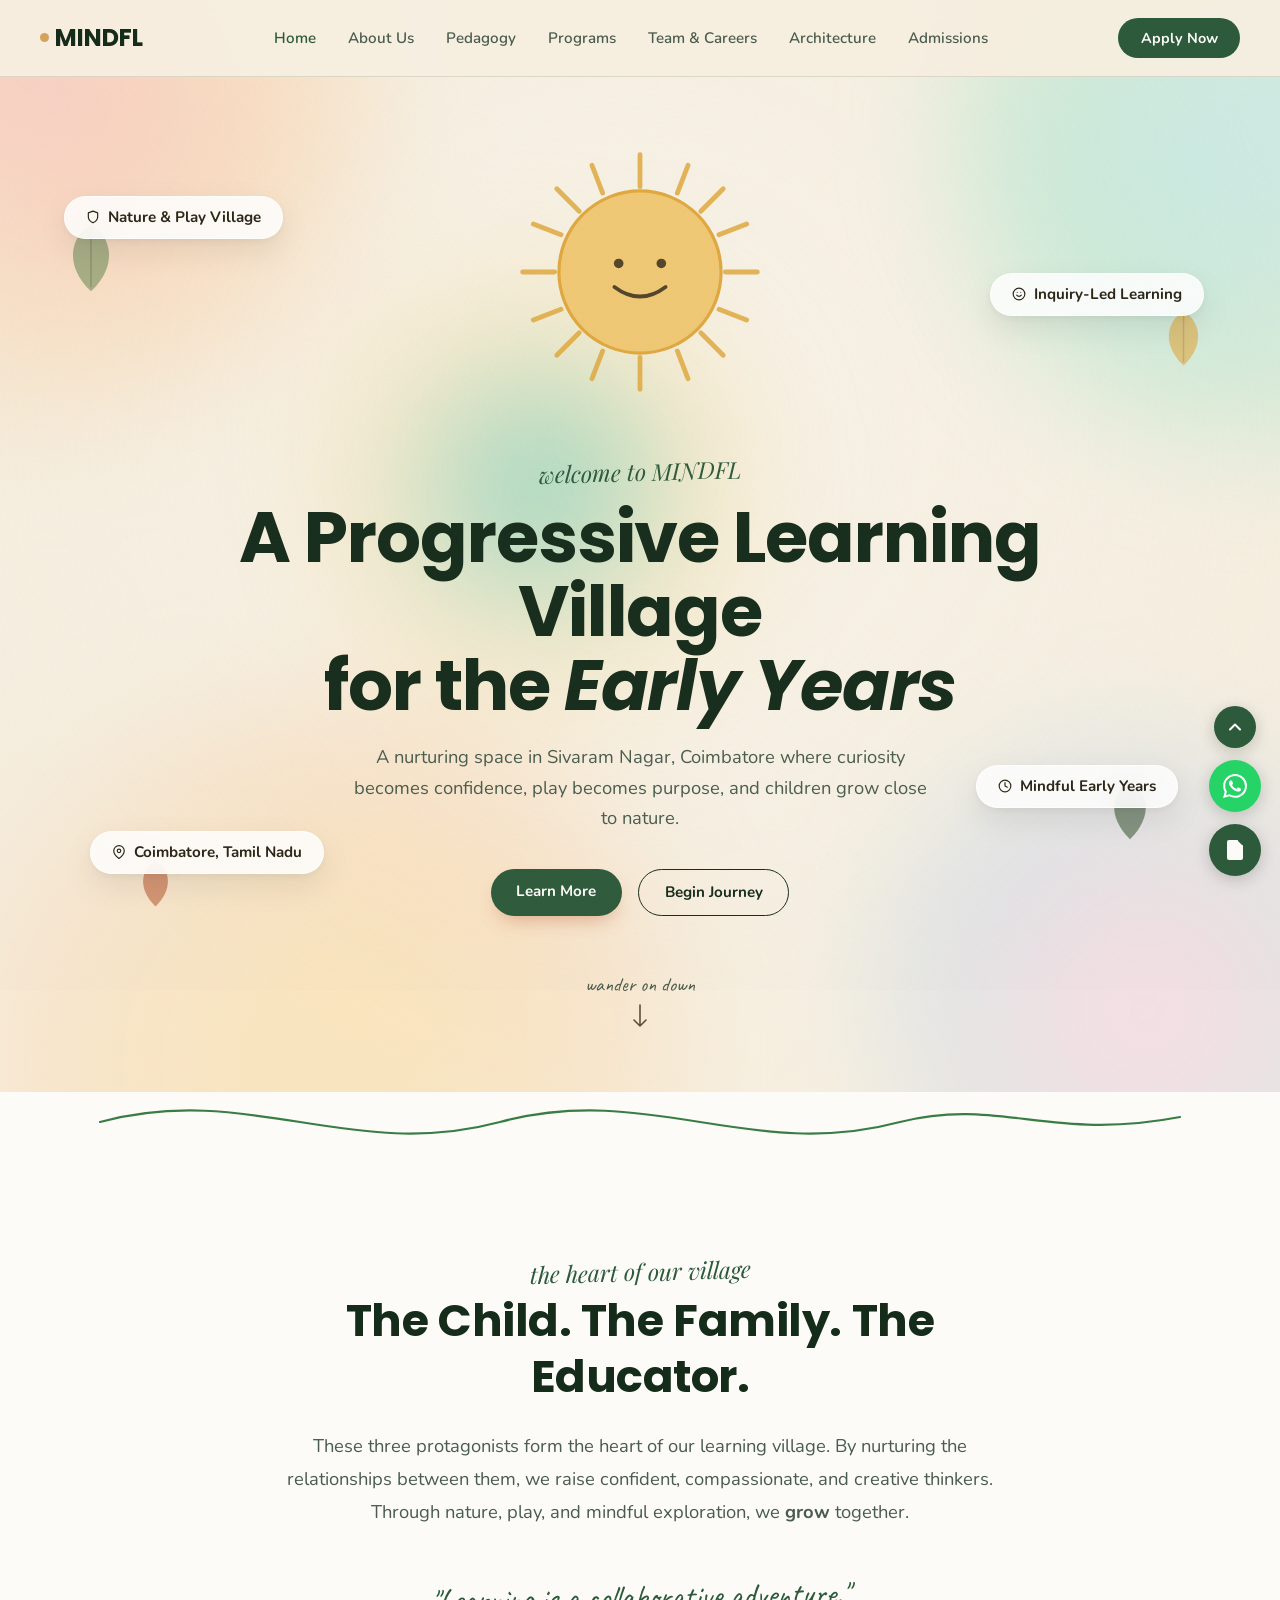
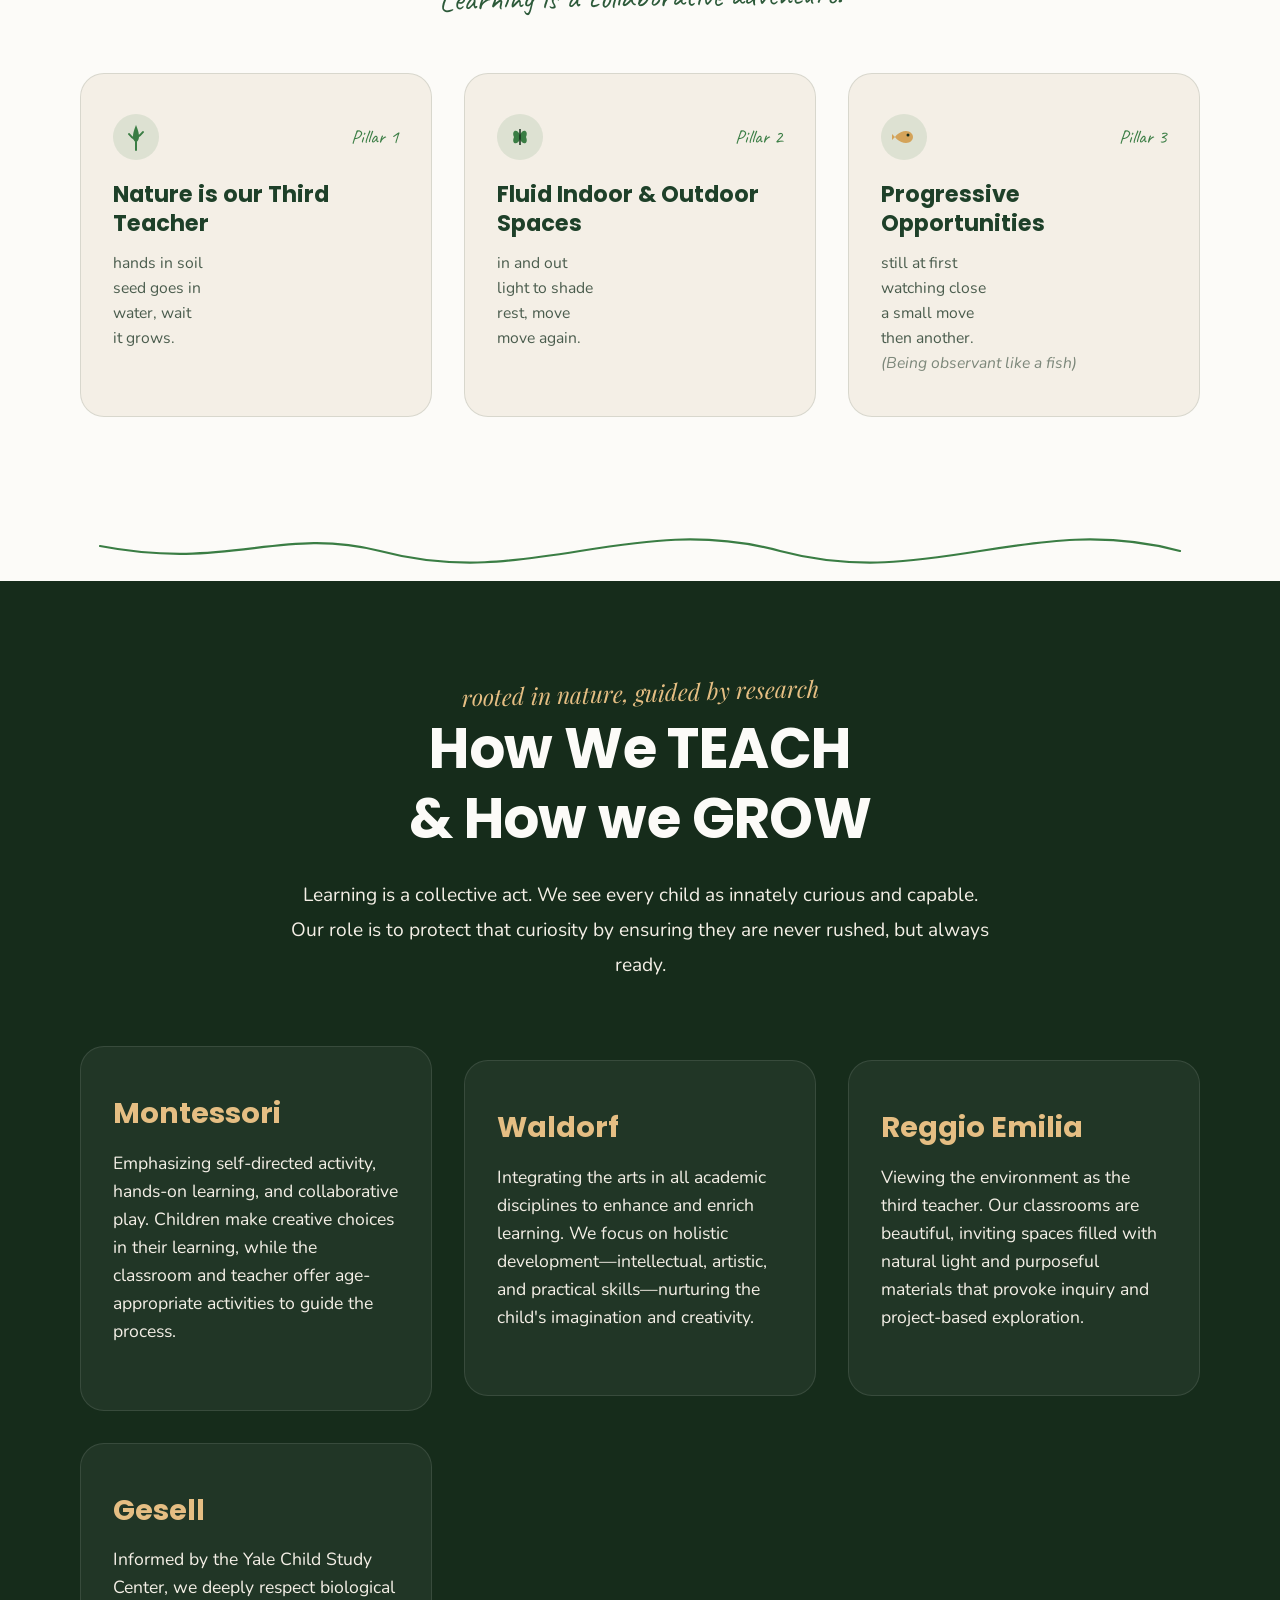
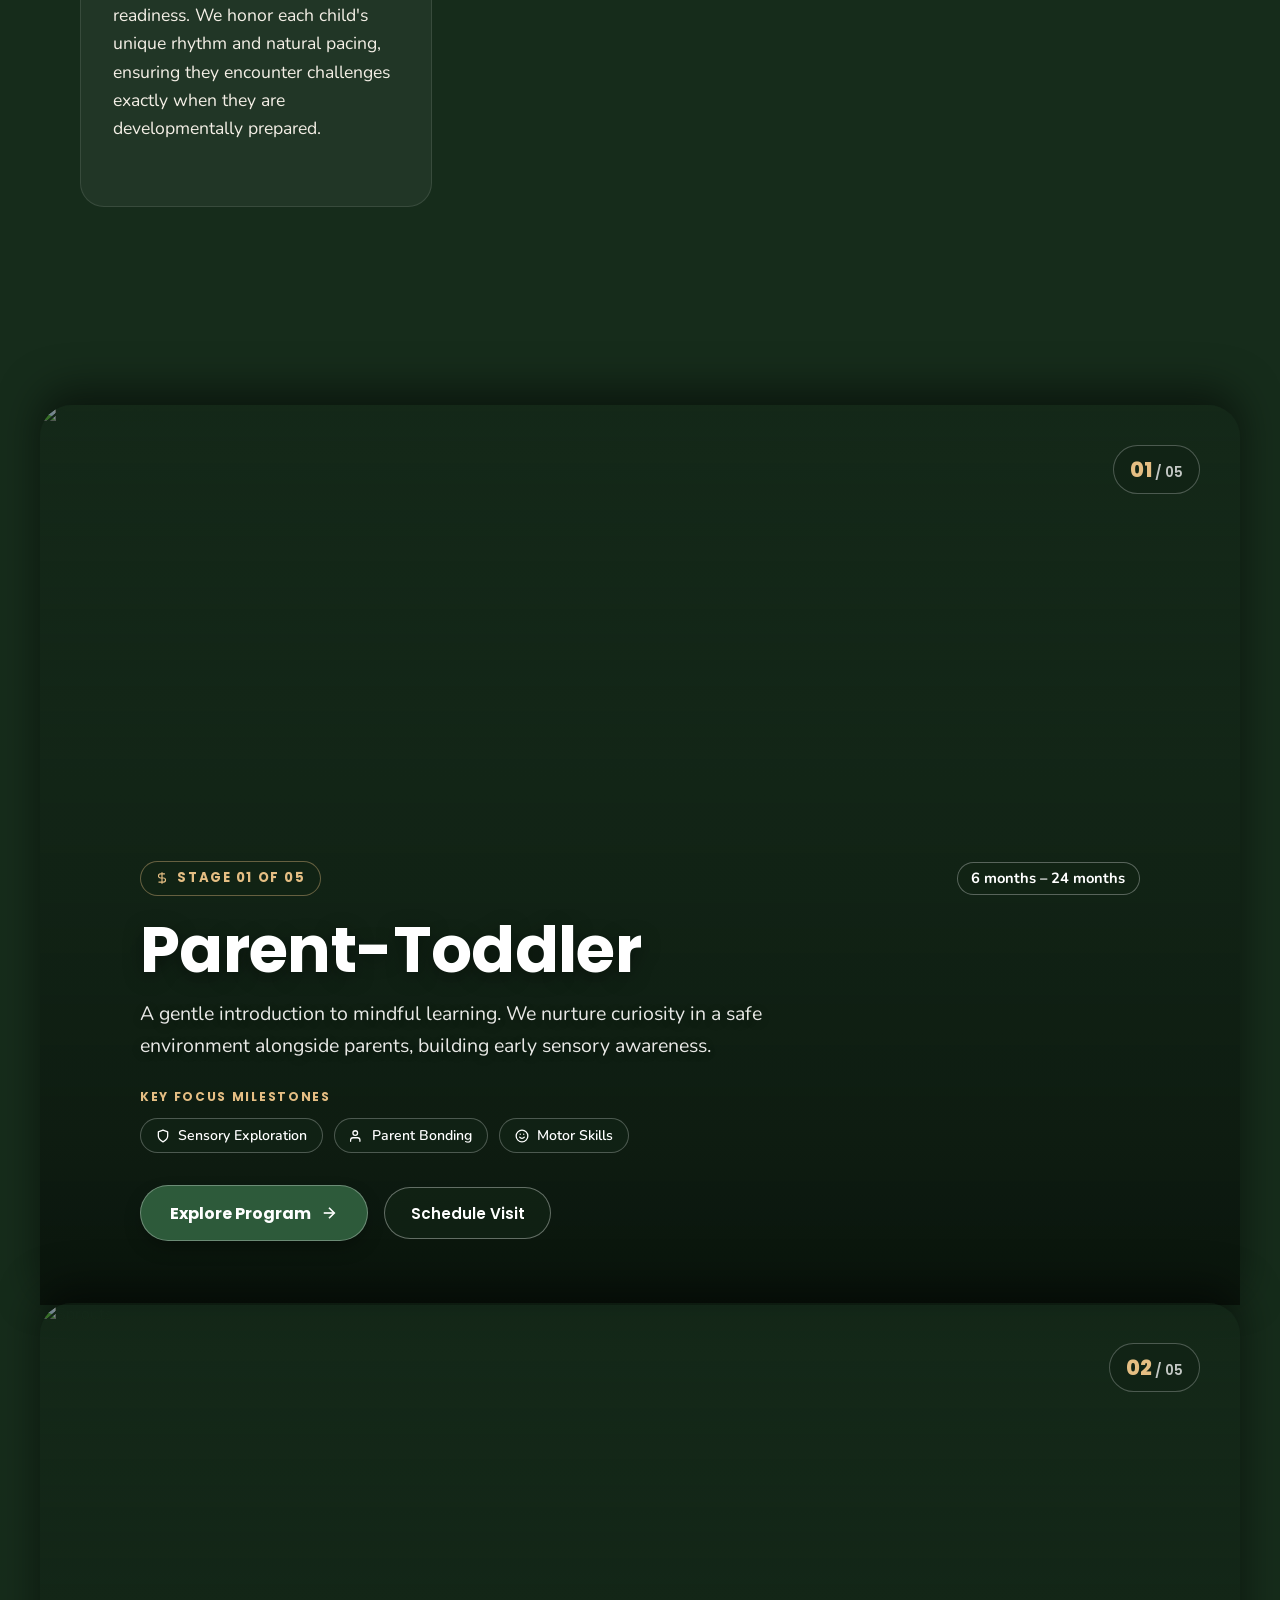
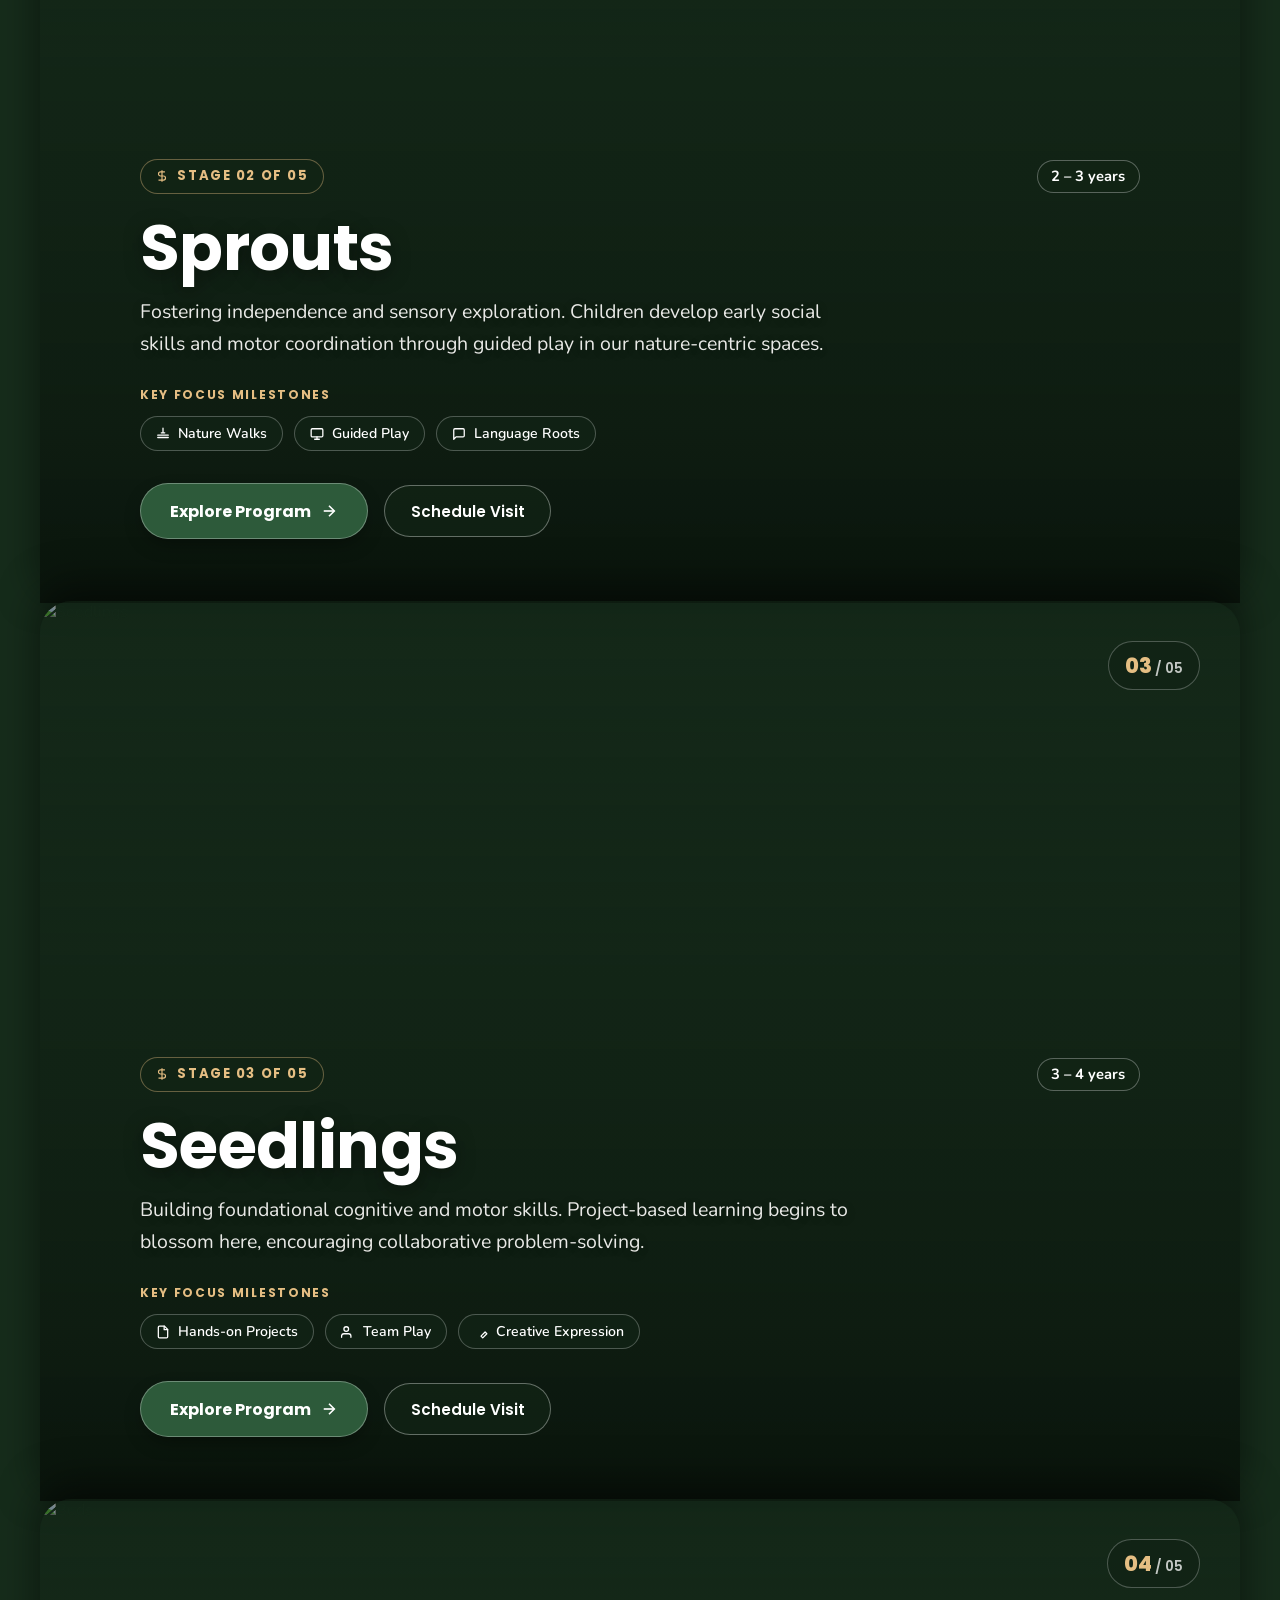
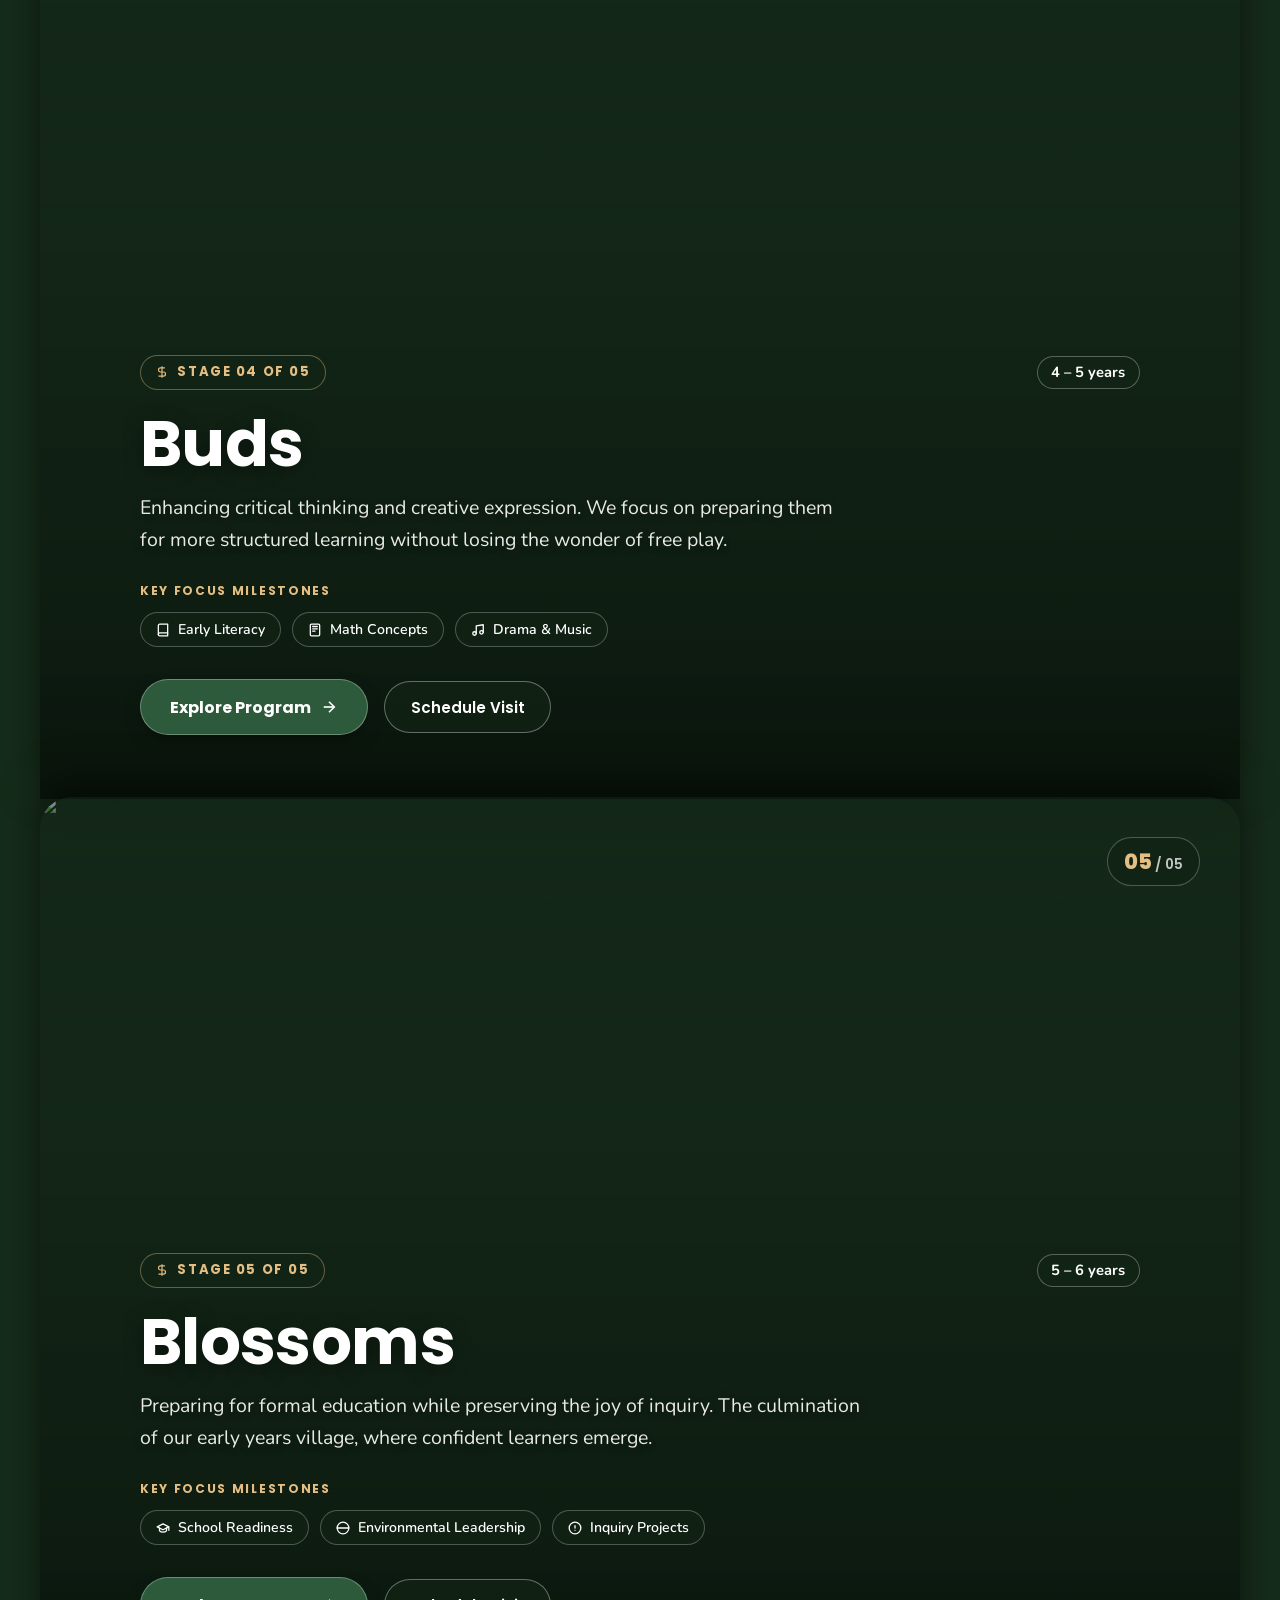
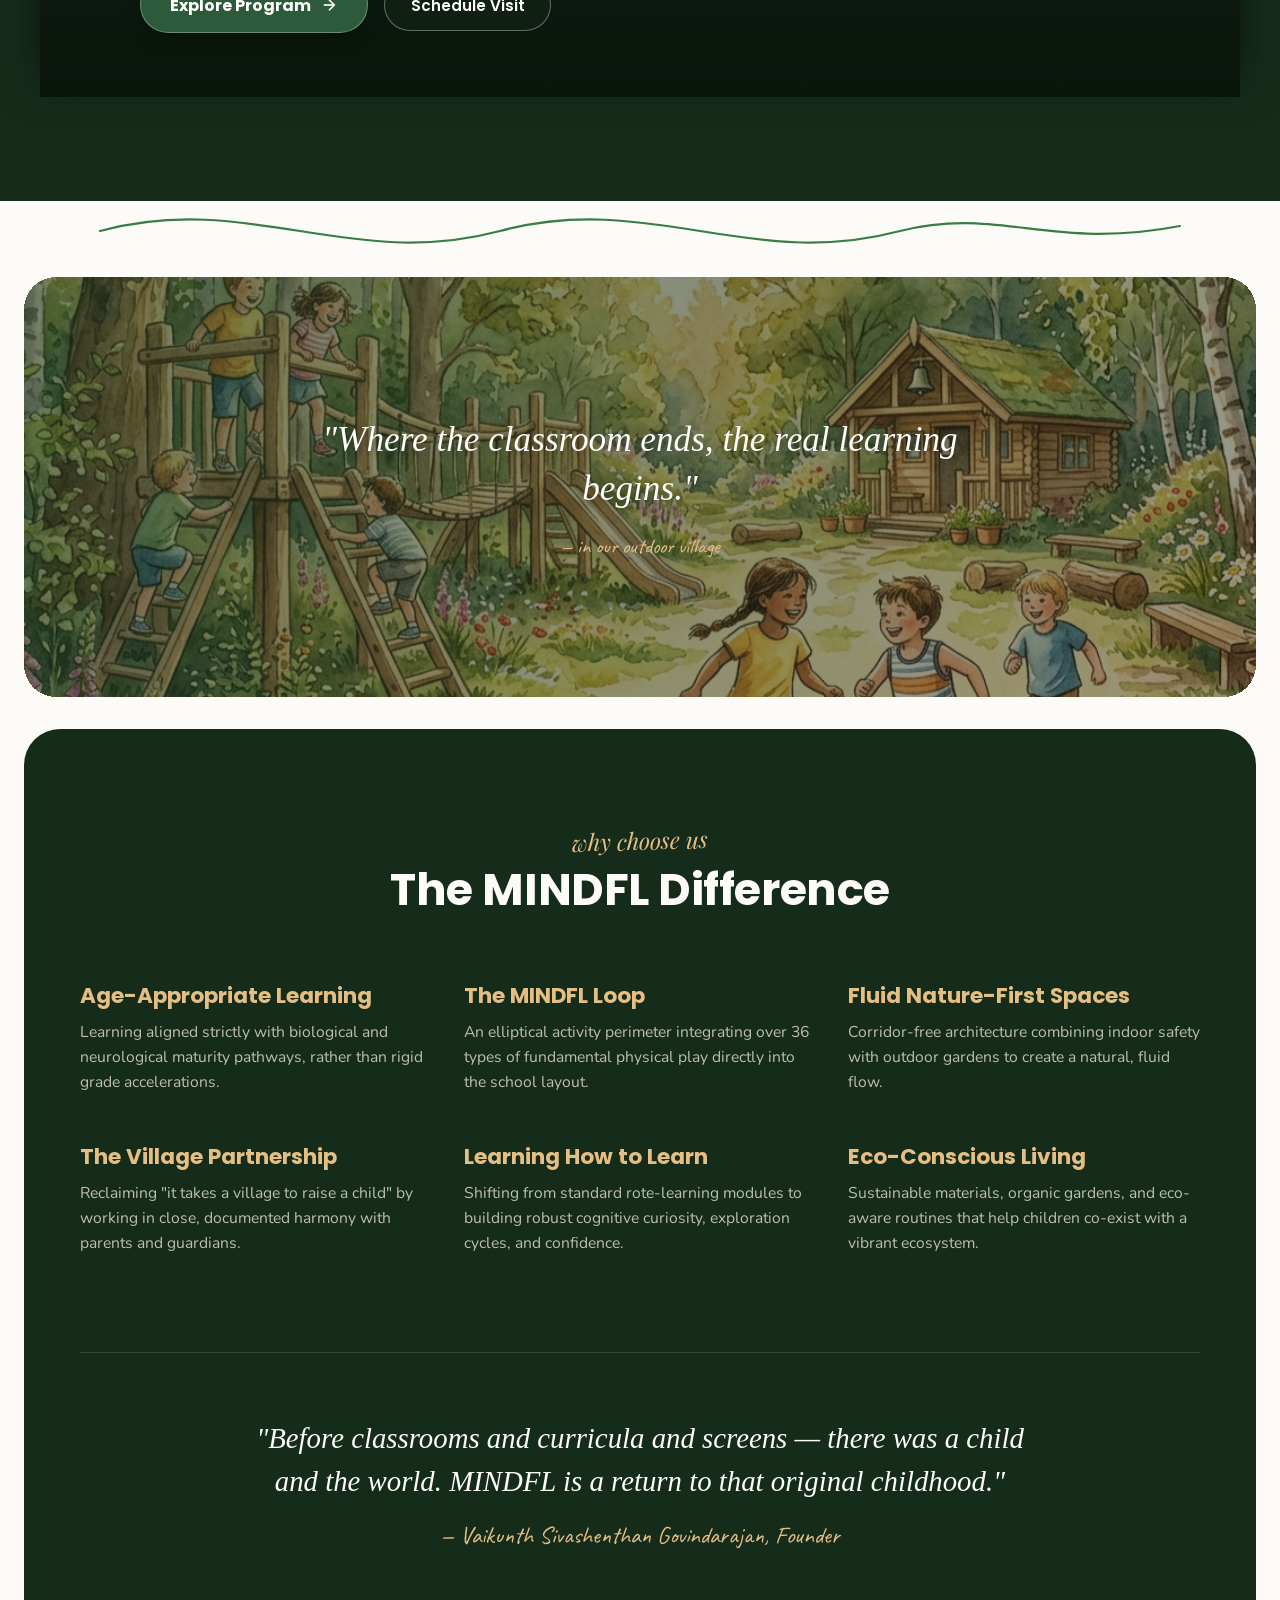
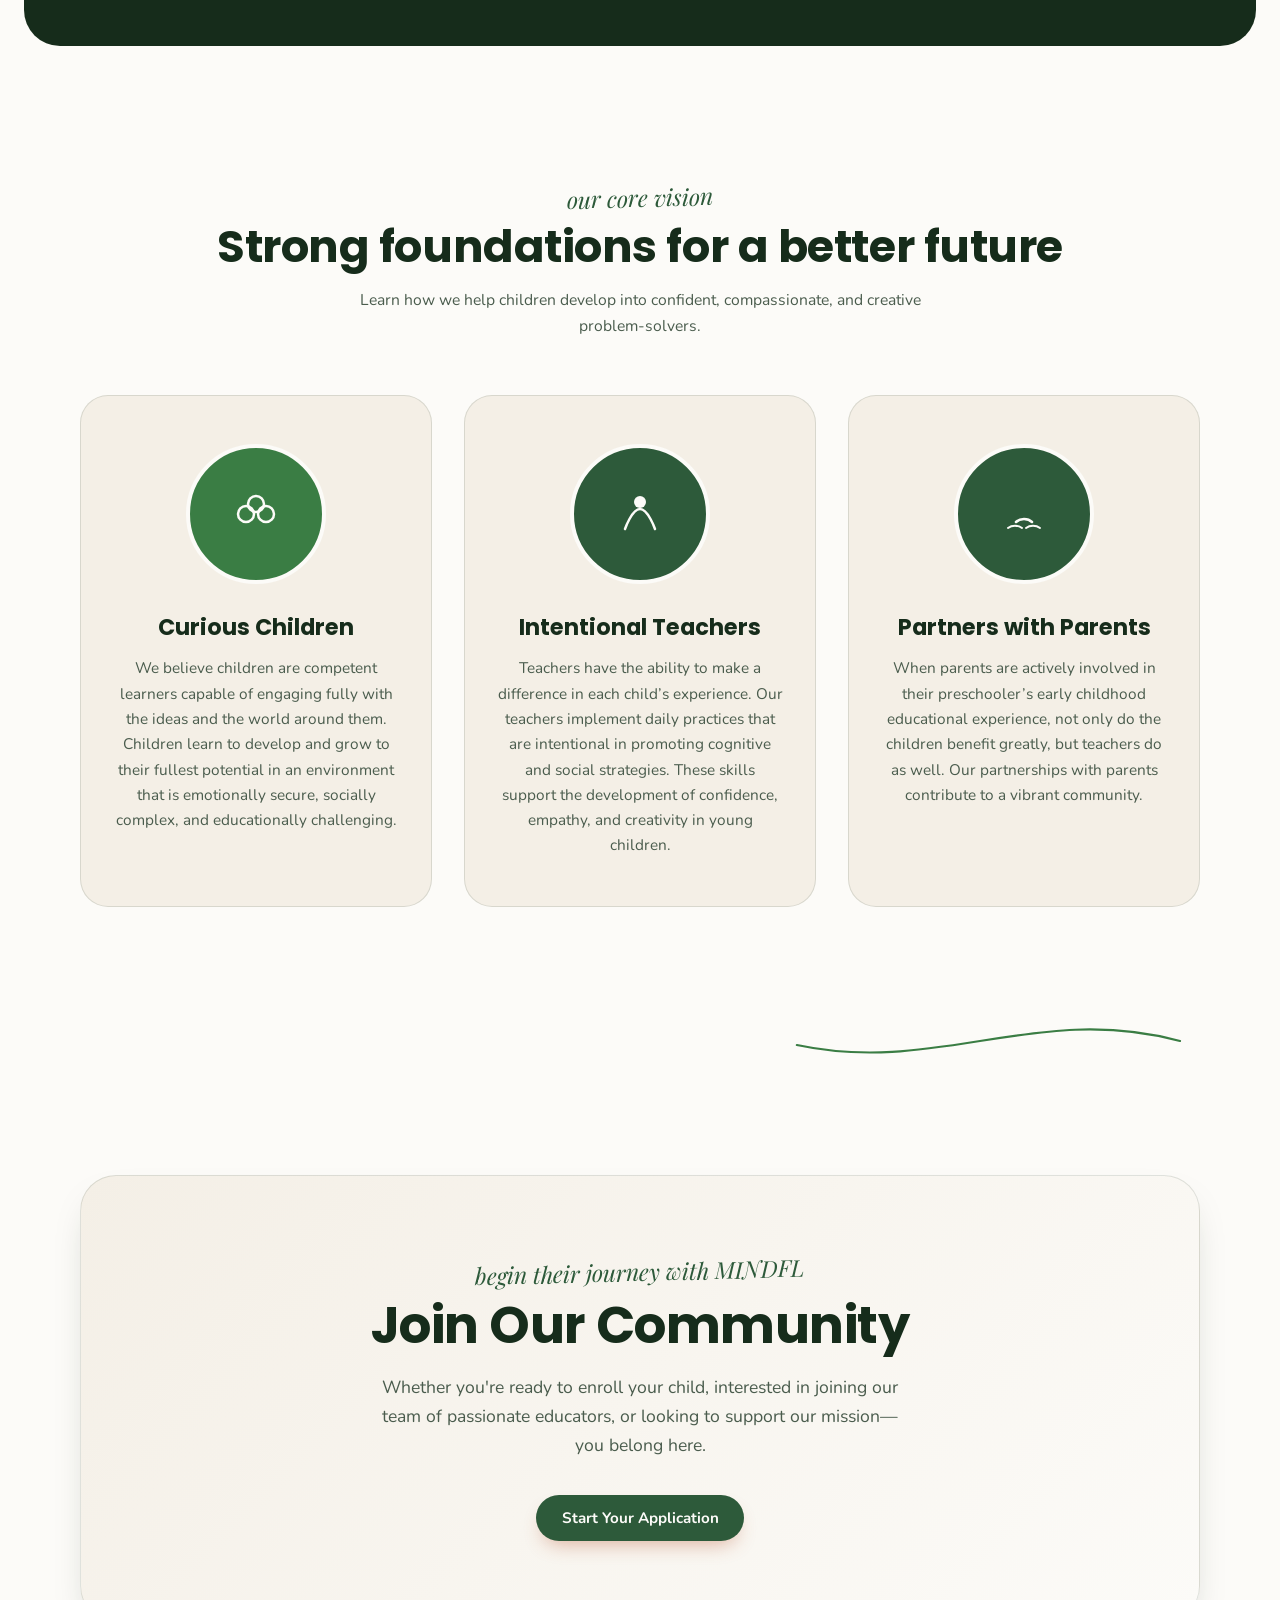
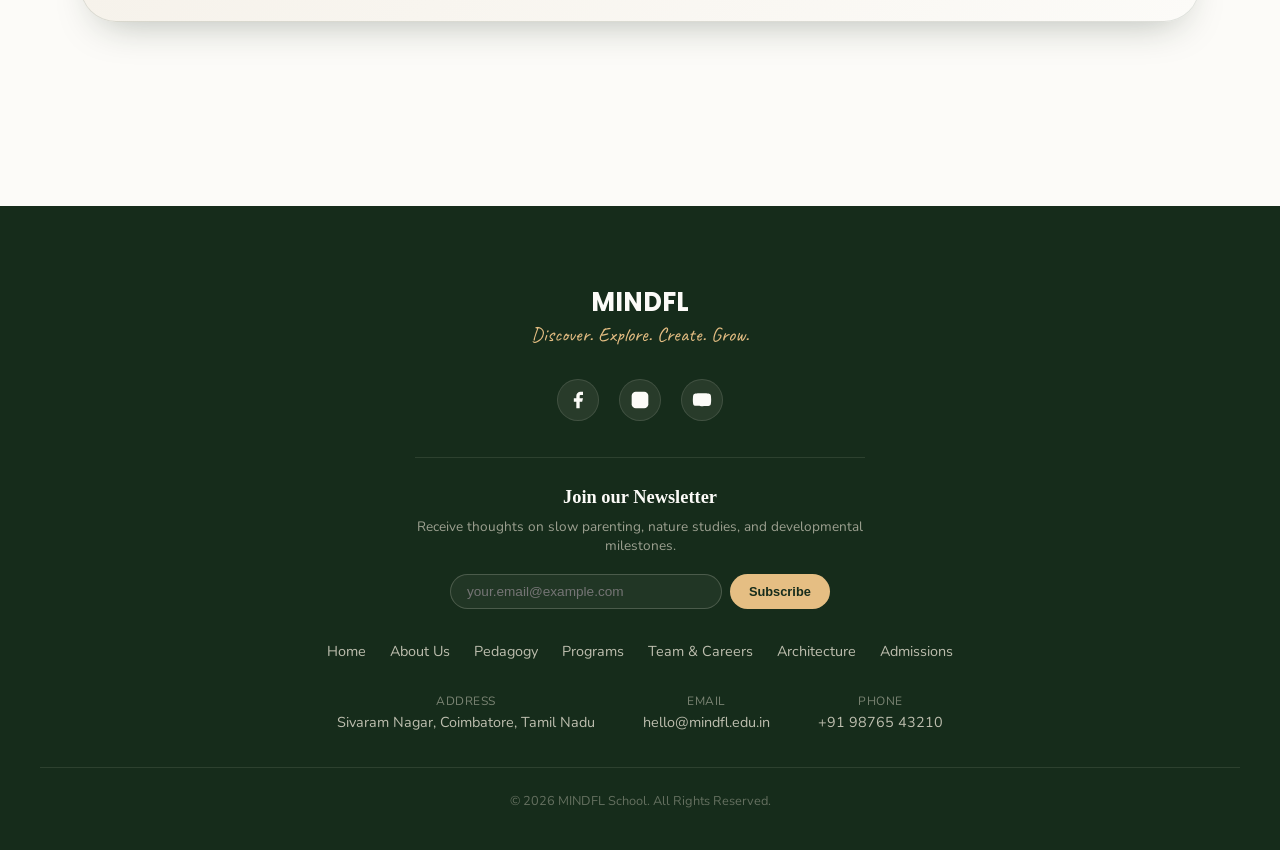
==== index.html @ 1a5950cb "Performance optimizations: webp images, lazy loading, GPU hardware acceleration, removed backdrop-fi" ====
<!DOCTYPE html>
<html lang="en">
<head>
  <meta charset="UTF-8">
  <meta name="viewport" content="width=device-width, initial-scale=1.0">
  <meta name="description" content="MINDFL School — A progressive learning village for the early years in Sivaram Nagar, Coimbatore. Inspired by nature, play, and mindful exploration.">
  <title>MINDFL — A Progressive Learning Village for the Early Years</title>
  <link rel="stylesheet" href="index.css?v=13.0">
  <style id="hero-parallax-inline-css">
    .hero-section {
      min-height: 100vh !important;
      display: flex !important;
      flex-direction: column !important;
      align-items: center !important;
      justify-content: center !important;
      text-align: center !important;
      padding-top: 7rem !important;
      padding-bottom: 4rem !important;
      position: relative !important;
      overflow: hidden !important;
      perspective: 1000px !important;
      background: #f6efe0 !important;
    }

    #hero-colorful-mesh {
      position: absolute !important;
      inset: -20% !important;
      z-index: 0 !important;
      pointer-events: none !important;
      filter: blur(50px) !important;
      opacity: 1 !important;
      will-change: transform !important;
    }

    .mesh-blob {
      position: absolute !important;
      border-radius: 50% !important;
      mix-blend-mode: normal !important;
      will-change: transform !important;
    }

    .mesh-blob-1 {
      width: 65vw !important; height: 65vw !important;
      max-width: 750px !important; max-height: 750px !important;
      top: -5% !important; left: -5% !important;
      background: radial-gradient(circle, rgba(255, 107, 107, 0.75) 0%, rgba(255, 159, 67, 0.45) 45%, transparent 75%) !important;
      animation: blobFloat1 14s ease-in-out infinite alternate !important;
    }

    .mesh-blob-2 {
      width: 60vw !important; height: 60vw !important;
      max-width: 700px !important; max-height: 700px !important;
      top: 0% !important; right: -5% !important;
      background: radial-gradient(circle, rgba(72, 219, 251, 0.70) 0%, rgba(29, 209, 161, 0.40) 50%, transparent 75%) !important;
      animation: blobFloat2 18s ease-in-out infinite alternate !important;
    }

    .mesh-blob-3 {
      width: 70vw !important; height: 70vw !important;
      max-width: 800px !important; max-height: 800px !important;
      bottom: -10% !important; left: 10% !important;
      background: radial-gradient(circle, rgba(254, 202, 87, 0.80) 0%, rgba(255, 159, 67, 0.35) 50%, transparent 75%) !important;
      animation: blobFloat3 12s ease-in-out infinite alternate !important;
    }

    .mesh-blob-4 {
      width: 52vw !important; height: 52vw !important;
      max-width: 600px !important; max-height: 600px !important;
      bottom: 0% !important; right: 5% !important;
      background: radial-gradient(circle, rgba(255, 159, 243, 0.65) 0%, rgba(84, 160, 255, 0.35) 50%, transparent 75%) !important;
      animation: blobFloat1 20s ease-in-out infinite alternate-reverse !important;
    }

    .mesh-blob-5 {
      width: 45vw !important; height: 45vw !important;
      max-width: 500px !important; max-height: 500px !important;
      top: 30% !important; left: 30% !important;
      background: radial-gradient(circle, rgba(16, 172, 132, 0.60) 0%, rgba(254, 202, 87, 0.30) 50%, transparent 75%) !important;
      animation: blobFloat2 16s ease-in-out infinite alternate-reverse !important;
    }

    @keyframes blobFloat1 {
      0% { transform: translate(0, 0) scale(1) rotate(0deg); }
      50% { transform: translate(80px, -50px) scale(1.15) rotate(45deg); }
      100% { transform: translate(-50px, 60px) scale(0.90) rotate(90deg); }
    }

    @keyframes blobFloat2 {
      0% { transform: translate(0, 0) scale(1) rotate(0deg); }
      50% { transform: translate(-90px, 60px) scale(1.20) rotate(-60deg); }
      100% { transform: translate(60px, -40px) scale(0.85) rotate(120deg); }
    }

    @keyframes blobFloat3 {
      0% { transform: translate(0, 0) scale(1); }
      50% { transform: translate(50px, 80px) scale(1.18); }
      100% { transform: translate(-60px, -50px) scale(0.92); }
    }

    .hero-chip-container {
      position: absolute !important;
      inset: 0 !important;
      z-index: 5 !important;
      pointer-events: none !important;
    }

    .hero-chip {
      position: absolute !important;
      padding: 0.65rem 1.3rem !important;
      border-radius: 50px !important;
      background: rgba(255, 255, 255, 0.85) !important;
      backdrop-filter: blur(16px) !important;
      -webkit-backdrop-filter: blur(16px) !important;
      border: 1px solid rgba(255, 255, 255, 0.95) !important;
      box-shadow: 0 12px 32px rgba(0, 0, 0, 0.08), 0 3px 8px rgba(0, 0, 0, 0.05) !important;
      font-size: 0.95rem !important;
      font-weight: 700 !important;
      color: #2b2416 !important;
      display: inline-flex !important;
      align-items: center !important;
      gap: 0.5rem !important;
      pointer-events: auto !important;
      transition: transform 0.3s cubic-bezier(0.175, 0.885, 0.32, 1.275), box-shadow 0.3s ease !important;
      will-change: transform !important;
    }

    .chip-1 { top: 18% !important; left: 5% !important; animation: floatChip 6s ease-in-out infinite alternate !important; }
    .chip-2 { top: 25% !important; right: 6% !important; animation: floatChip 8s ease-in-out infinite alternate-reverse !important; }
    .chip-3 { bottom: 20% !important; left: 7% !important; animation: floatChip 7s ease-in-out infinite alternate !important; }
    .chip-4 { bottom: 26% !important; right: 8% !important; animation: floatChip 9s ease-in-out infinite alternate-reverse !important; }

    @keyframes floatChip {
      0% { transform: translateY(0px); }
      100% { transform: translateY(-14px); }
    }

    @media (max-width: 768px) {
      .hero-chip { display: none !important; }
    }
  </style>
</head>
<body>

  <!-- Static Texture -->
  <svg id="grain" width="0" height="0">
    <filter id="noiseFilter">
      <feTurbulence type="fractalNoise" baseFrequency="0.85" numOctaves="2" stitchTiles="stitch"/>
    </filter>
  </svg>
  <div style="position:fixed; inset:0; z-index:500; pointer-events:none; filter:url(#noiseFilter); opacity:0.045;"></div>

  <!-- Ambient Background Layer (clouds/pollen only, no leaves/butterflies) -->
  <div id="garden-layer"></div>

  <!-- Navigation -->
  <nav>
    <a href="index.html" class="brand"><span class="dot"></span>MINDFL</a>
    <ul class="nav-links">
      <li><a href="index.html" class="active">Home</a></li>
      <li><a href="about.html">About Us</a></li>
      <li><a href="why-mindfl.html">Pedagogy</a></li>
      <li><a href="programs.html">Programs</a></li>
      <li><a href="team.html">Team &amp; Careers</a></li>
      <li><a href="architecture.html">Architecture</a></li>
      <li><a href="admissions.html">Admissions</a></li>
    </ul>
    <a href="admissions.html" class="nav-cta">Apply Now</a>
    <button class="menu-btn" aria-label="Toggle menu">
      <span></span>
      <span></span>
      <span></span>
    </button>
  </nav>

  <div class="wrap">
    
    <!-- Full-Screen Vibrant Colorful Parallax Hero Section -->
    <section class="hero-section">

      <!-- 1. Layer 1: Vivid Full-Screen Animated Color Mesh Gradient Blobs -->
      <div id="hero-colorful-mesh">
        <div class="mesh-blob mesh-blob-1"></div>
        <div class="mesh-blob mesh-blob-2"></div>
        <div class="mesh-blob mesh-blob-3"></div>
        <div class="mesh-blob mesh-blob-4"></div>
        <div class="mesh-blob mesh-blob-5"></div>
      </div>

      <!-- 2. Layer 2: Translucent Ambient Glass Aura -->
      <div style="position: absolute; inset: 0; background: radial-gradient(circle at 50% 40%, rgba(255,255,255,0.25) 0%, rgba(246,239,224,0.65) 75%); z-index: 1; pointer-events: none;"></div>

      <!-- 3. Layer 2: Floating Glassmorphism Badge Chips -->
      <div class="hero-chip-container">
        <div class="hero-chip chip-1 parallax-el" data-depth="0.045"><svg width="14" height="14" viewBox="0 0 24 24" fill="none" stroke="currentColor" stroke-width="2" stroke-linecap="round" stroke-linejoin="round"><path d="M12 22s8-4 8-10V5l-8-3-8 3v7c0 6 8 10 8 10z"/></svg> Nature &amp; Play Village</div>
        <div class="hero-chip chip-2 parallax-el" data-depth="0.060"><svg width="14" height="14" viewBox="0 0 24 24" fill="none" stroke="currentColor" stroke-width="2" stroke-linecap="round" stroke-linejoin="round"><circle cx="12" cy="12" r="10"/><path d="M8 14s1.5 2 4 2 4-2 4-2M9 9h.01M15 9h.01"/></svg> Inquiry-Led Learning</div>
        <div class="hero-chip chip-3 parallax-el" data-depth="0.035"><svg width="14" height="14" viewBox="0 0 24 24" fill="none" stroke="currentColor" stroke-width="2" stroke-linecap="round" stroke-linejoin="round"><path d="M21 10c0 7-9 13-9 13s-9-6-9-13a9 9 0 0 1 18 0z"/><circle cx="12" cy="10" r="3"/></svg> Coimbatore, Tamil Nadu</div>
        <div class="hero-chip chip-4 parallax-el" data-depth="0.050"><svg width="14" height="14" viewBox="0 0 24 24" fill="none" stroke="currentColor" stroke-width="2" stroke-linecap="round" stroke-linejoin="round"><path d="M12 2a10 10 0 0 1 10 10c0 5.52-4.48 10-10 10S2 17.52 2 12 6.48 2 12 2z"/><path d="M12 6v6l4 2"/></svg> Mindful Early Years</div>
      </div>

      <!-- 4. Layer 3: Floating Parallax Foreground Botanical SVGs -->
      <div class="hero-float-leaf leaf-l1 parallax-el" data-depth="0.08" style="position:absolute; z-index:3; left:4%; top:20%; pointer-events:none;"><svg width="80" height="80" viewBox="0 0 60 60" xmlns="http://www.w3.org/2000/svg"><path d="M30 5 C46 14 50 36 30 55 C10 36 14 14 30 5Z" fill="#7c9463" opacity="0.65"/><line x1="30" y1="7" x2="30" y2="52" stroke="rgba(0,0,0,0.12)" stroke-width="1.5"/></svg></div>
      <div class="hero-float-leaf leaf-l2 parallax-el" data-depth="0.09" style="position:absolute; z-index:3; right:5%; top:28%; pointer-events:none;"><svg width="65" height="65" viewBox="0 0 60 60" xmlns="http://www.w3.org/2000/svg"><path d="M30 5 C46 14 50 36 30 55 C10 36 14 14 30 5Z" fill="#e0a83e" opacity="0.60"/><line x1="30" y1="7" x2="30" y2="52" stroke="rgba(0,0,0,0.12)" stroke-width="1.5"/></svg></div>
      <div class="hero-float-leaf leaf-l3 parallax-el" data-depth="0.07" style="position:absolute; z-index:3; left:10%; bottom:16%; pointer-events:none;"><svg width="55" height="55" viewBox="0 0 60 60" xmlns="http://www.w3.org/2000/svg"><path d="M30 5 C46 14 50 36 30 55 C10 36 14 14 30 5Z" fill="#b8552d" opacity="0.55"/></svg></div>
      <div class="hero-float-leaf leaf-l4 parallax-el" data-depth="0.10" style="position:absolute; z-index:3; right:9%; bottom:22%; pointer-events:none;"><svg width="70" height="70" viewBox="0 0 60 60" xmlns="http://www.w3.org/2000/svg"><path d="M30 5 C46 14 50 36 30 55 C10 36 14 14 30 5Z" fill="#33502f" opacity="0.55"/></svg></div>

      <!-- 5. Layer 4: Primary Hero Content -->
      <div class="hero-content-inner" style="position:relative; z-index:4; display:flex; flex-direction:column; align-items:center; width:100%;">
        <div class="sun-wrap" style="position: relative; width: min(44vw, 320px); height: min(44vw, 320px); margin-bottom: 1.5rem; transition: transform 0.1s ease;">
          <!-- Hand-drawn style Sun -->
          <svg id="sun-rays" width="100%" height="100%" viewBox="0 0 300 300" xmlns="http://www.w3.org/2000/svg" style="animation: sunRotate 12s linear infinite; transform-origin: center;">
            <g stroke="#e0a83e" stroke-linecap="round" stroke-width="4.5" opacity="0.85">
              <!-- 16 Rays -->
              <line x1="150" y1="40" x2="150" y2="70"/>
              <line x1="150" y1="230" x2="150" y2="260"/>
              <line x1="40" y1="150" x2="70" y2="150"/>
              <line x1="230" y1="150" x2="260" y2="150"/>
              <line x1="72" y1="72" x2="93" y2="93"/>
              <line x1="207" y1="207" x2="228" y2="228"/>
              <line x1="72" y1="228" x2="93" y2="207"/>
              <line x1="207" y1="93" x2="228" y2="72"/>
              <line x1="105" y1="50" x2="115" y2="76"/>
              <line x1="195" y1="250" x2="185" y2="224"/>
              <line x1="50" y1="105" x2="76" y2="115"/>
              <line x1="250" y1="195" x2="224" y2="185"/>
              <line x1="105" y1="250" x2="115" y2="224"/>
              <line x1="195" y1="50" x2="185" y2="76"/>
              <line x1="50" y1="195" x2="76" y2="185"/>
              <line x1="250" y1="105" x2="224" y2="115"/>
            </g>
            <circle cx="150" cy="150" r="76" fill="#f0c874" stroke="#e0a83e" stroke-width="3"/>
            <!-- Hand-drawn face detail -->
            <circle cx="130" cy="142" r="4.5" fill="#2b2416" opacity="0.8"/>
            <circle cx="170" cy="142" r="4.5" fill="#2b2416" opacity="0.8"/>
            <path d="M126,164 Q150,182 174,164" stroke="#2b2416" stroke-width="3.5" fill="none" stroke-linecap="round" opacity="0.8"/>
          </svg>
        </div>
        <span class="eyebrow">welcome to MINDFL</span>
        <h1 style="font-size: clamp(2.3rem, 5.5vw, 4.4rem); line-height: 1.05; max-width: 900px; margin: 0.5rem auto 1.2rem;">
          A Progressive Learning Village<br>for the <em>Early Years</em>
        </h1>
        <p style="max-width: 580px; font-size: 1.15rem; margin: 0 auto 2.2rem; color: var(--ink-soft);">
          A nurturing space in Sivaram Nagar, Coimbatore where curiosity becomes confidence, play becomes purpose, and children grow close to nature.
        </p>
        <div style="display: flex; gap: 1rem; flex-wrap: wrap; justify-content: center;">
          <a href="#about" class="btn-primary">Learn More</a>
          <a href="admissions.html" class="btn-secondary">Begin Journey</a>
        </div>
        <div style="margin-top: 3.5rem; font-family: 'Caveat', cursive; font-size: 1.25rem; color: var(--ink-soft); display: flex; flex-direction: column; align-items: center; gap: 0.4rem;">
          <span>wander on down</span>
          <svg width="16" height="24" viewBox="0 0 16 24" fill="none" style="animation: bob 1.8s ease-in-out infinite;">
            <path d="M8 1V22M8 22L2 16M8 22L14 16" stroke="#5a4f3c" stroke-width="1.6" stroke-linecap="round" stroke-linejoin="round"/>
          </svg>
        </div>
      </div><!-- /hero content z4 -->
      
      <style>
        @keyframes sunRotate { from { transform: rotate(0deg); } to { transform: rotate(360deg); } }
        @keyframes bob { 0%, 100% { transform: translateY(0); } 50% { transform: translateY(8px); } }
        /* Hero parallax leaf float animations */
        .hero-float-leaf { will-change: transform; }
        .leaf-l1 { animation: floatLeaf1 7s ease-in-out infinite; }
        .leaf-l2 { animation: floatLeaf2 9s ease-in-out infinite; }
        .leaf-l3 { animation: floatLeaf3 11s ease-in-out infinite; }
        .leaf-l4 { animation: floatLeaf4 8s ease-in-out infinite; }
        @keyframes floatLeaf1 { 0%,100% { transform: translateY(0) rotate(-8deg); } 50% { transform: translateY(-18px) rotate(6deg); } }
        @keyframes floatLeaf2 { 0%,100% { transform: translateY(0) rotate(12deg); } 50% { transform: translateY(-14px) rotate(-4deg); } }
        @keyframes floatLeaf3 { 0%,100% { transform: translateY(0) rotate(-5deg); } 50% { transform: translateY(-22px) rotate(10deg); } }
        @keyframes floatLeaf4 { 0%,100% { transform: translateY(0) rotate(8deg); } 50% { transform: translateY(-16px) rotate(-6deg); } }
      </style>
    </section>

    <!-- Vine Divider -->
    <svg class="vine-divider" viewBox="0 0 1080 60"><path class="vine-path" d="M0,30 C150,-10 250,70 400,30 C550,-10 650,70 800,30 C900,5 950,50 1080,25"/></svg>

    <!-- Core Concept Section -->
    <section id="about" class="reveal-on-scroll">
      <div class="inner" style="text-align: center;">
        <span class="eyebrow">the heart of our village</span>
        <h2 style="font-size: clamp(2rem, 4vw, 2.8rem); margin-bottom: 1.5rem; max-width: 800px; margin-left: auto; margin-right: auto;">
          The Child. The Family. The Educator.
        </h2>
        <p style="max-width: 760px; margin: 0 auto 3rem; font-size: 1.15rem; line-height: 1.8;">
          These three protagonists form the heart of our learning village. By nurturing the relationships between them, we raise confident, compassionate, and creative thinkers. Through nature, play, and mindful exploration, we <strong>grow</strong> together.
        </p>
        <div style="font-family: 'Caveat', cursive; font-size: 2rem; color: var(--clay); transform: rotate(-1deg); margin: 2rem 0 3.5rem;">
          "Learning is a collaborative adventure."
        </div>

        <!-- Three Nurturing Pillars with Custom SVG Icons -->
        <div class="grid-fit-300" style="margin-top: 2rem; text-align: left;">
          
          <div class="journey-card" style="background: var(--paper-deep); padding: 2.5rem 2rem; border-radius: 24px; border: 1px solid var(--cream-line); position: relative;">
            <div style="margin-bottom: 1.2rem; display: flex; align-items: center; justify-content: space-between;">
              <!-- Seed / Plant SVG -->
              <svg width="46" height="46" viewBox="0 0 46 46" fill="none" xmlns="http://www.w3.org/2000/svg">
                <circle cx="23" cy="23" r="23" fill="var(--moss-light)"/>
                <path d="M23 11C23 11 20 18 20 22C20 25.5 21.5 28 23 28C24.5 28 26 25.5 26 22C26 18 23 11 23 11Z" fill="var(--moss)"/>
                <path d="M23 28V36" stroke="var(--moss)" stroke-width="2" stroke-linecap="round"/>
                <path d="M23 24C23 24 28 21 30 18" stroke="var(--moss)" stroke-width="2" stroke-linecap="round"/>
                <path d="M23 26C23 26 18 23 16 20" stroke="var(--moss)" stroke-width="2" stroke-linecap="round"/>
              </svg>
              <span style="font-family: 'Caveat', cursive; color: var(--moss); font-size: 1.2rem;">Pillar 1</span>
            </div>
            <h3 style="font-size: 1.4rem; color: var(--clay-deep); margin-bottom: 0.8rem;">Nature is our Third Teacher</h3>
            <p style="font-size: 0.98rem; margin: 0; line-height: 1.6;">
              hands in soil<br>seed goes in<br>water, wait<br>it grows.
            </p>
          </div>

          <div class="journey-card" style="background: var(--paper-deep); padding: 2.5rem 2rem; border-radius: 24px; border: 1px solid var(--cream-line); position: relative;">
            <div style="margin-bottom: 1.2rem; display: flex; align-items: center; justify-content: space-between;">
              <!-- Butterfly SVG -->
              <svg width="46" height="46" viewBox="0 0 46 46" fill="none" xmlns="http://www.w3.org/2000/svg">
                <circle cx="23" cy="23" r="23" fill="var(--moss-light)"/>
                <path d="M23 21C20.5 14 14 16 17 23C14 30 20.5 32 23 25C25.5 32 32 30 29 23C32 16 25.5 14 23 21Z" fill="var(--rose)"/>
                <line x1="23" y1="15" x2="23" y2="31" stroke="var(--forest-deep)" stroke-width="1.5"/>
              </svg>
              <span style="font-family: 'Caveat', cursive; color: var(--moss); font-size: 1.2rem;">Pillar 2</span>
            </div>
            <h3 style="font-size: 1.4rem; color: var(--clay-deep); margin-bottom: 0.8rem;">Fluid Indoor &amp; Outdoor Spaces</h3>
            <p style="font-size: 0.98rem; margin: 0; line-height: 1.6;">
              in and out<br>light to shade<br>rest, move<br>move again.
            </p>
          </div>

          <div class="journey-card" style="background: var(--paper-deep); padding: 2.5rem 2rem; border-radius: 24px; border: 1px solid var(--cream-line); position: relative;">
            <div style="margin-bottom: 1.2rem; display: flex; align-items: center; justify-content: space-between;">
              <!-- Fish SVG -->
              <svg width="46" height="46" viewBox="0 0 46 46" fill="none" xmlns="http://www.w3.org/2000/svg">
                <circle cx="23" cy="23" r="23" fill="var(--moss-light)"/>
                <path d="M14 23C14 23 18 17 25 17C29 17 32 20 32 23C32 26 29 29 25 29C18 29 14 23 14 23Z" fill="var(--gold)"/>
                <path d="M14 23L11 20V26L14 23Z" fill="var(--gold)"/>
                <circle cx="27" cy="21" r="1.5" fill="var(--forest-deep)"/>
              </svg>
              <span style="font-family: 'Caveat', cursive; color: var(--moss); font-size: 1.2rem;">Pillar 3</span>
            </div>
            <h3 style="font-size: 1.4rem; color: var(--clay-deep); margin-bottom: 0.8rem;">Progressive Opportunities</h3>
            <p style="font-size: 0.98rem; margin: 0; line-height: 1.6;">
              still at first<br>watching close<br>a small move<br>then another.<br><span style="opacity: 0.7; font-style: italic;">(Being observant like a fish)</span>
            </p>
          </div>

        </div>
      </div>
    </section>

    <!-- Vine Divider -->
    <svg class="vine-divider" viewBox="0 0 1080 60"><path class="vine-path" d="M1080,30 C930,-10 830,70 680,30 C530,-10 430,70 280,30 C180,5 130,50 0,25"/></svg>

    <section class="pedagogy-section" id="pedagogy">
      <div class="pedagogy-header">
        <span class="eyebrow" style="color: var(--gold-soft);">rooted in nature, guided by research</span>
        <h2 style="font-size: clamp(2.5rem, 5vw, 3.5rem); margin-bottom: 1.5rem; color: var(--paper);">How We TEACH<br>&amp; How we GROW</h2>
        <p style="font-size: 1.2rem; line-height: 1.8; color: var(--paper-deep);">
          Learning is a collective act. We see every child as innately curious and capable. Our role is to protect that curiosity by ensuring they are never rushed, but always ready.
        </p>
      </div>

      <div class="grid-pedagogy">
        <div class="pedagogy-card">
          <h3 class="pedagogy-title">Montessori</h3>
          <p class="pedagogy-desc">Emphasizing self-directed activity, hands-on learning, and collaborative play. Children make creative choices in their learning, while the classroom and teacher offer age-appropriate activities to guide the process.</p>
        </div>

        <div class="pedagogy-card">
          <h3 class="pedagogy-title">Waldorf</h3>
          <p class="pedagogy-desc">Integrating the arts in all academic disciplines to enhance and enrich learning. We focus on holistic development—intellectual, artistic, and practical skills—nurturing the child's imagination and creativity.</p>
        </div>

        <div class="pedagogy-card">
          <h3 class="pedagogy-title">Reggio Emilia</h3>
          <p class="pedagogy-desc">Viewing the environment as the third teacher. Our classrooms are beautiful, inviting spaces filled with natural light and purposeful materials that provoke inquiry and project-based exploration.</p>
        </div>

        <div class="pedagogy-card">
          <h3 class="pedagogy-title">Gesell</h3>
          <p class="pedagogy-desc">Informed by the Yale Child Study Center, we deeply respect biological readiness. We honor each child's unique rhythm and natural pacing, ensuring they encounter challenges exactly when they are developmentally prepared.</p>
        </div>
      </div>
    </section>

  </div><!-- /.wrap CLOSED before sticky section -->

  <!-- FULL-SCREEN CARD STACK PARALLAX SECTION: Our Age-Appropriate Programs -->
  <section id="programs-section" class="programs-card-stack-section">

    <!-- Card 1: Parent-Toddler -->
    <div class="prog-card" id="prog-card-0">
      <div class="prog-card-bg">
        <img src="https://images.unsplash.com/photo-1502086223501-7ea6ecd79368?auto=format&fit=crop&q=75&w=1000&fm=webp" alt="Parent-Toddler" loading="eager" decoding="async" />
        <div class="prog-card-overlay"></div>
      </div>
      <div class="prog-card-container">
        <div class="prog-card-top">
          <span class="prog-card-eyebrow"><svg width="14" height="14" viewBox="0 0 24 24" fill="none" stroke="currentColor" stroke-width="2"><path d="M12 2v20M17 5H9.5a3.5 3.5 0 0 0 0 7h5a3.5 3.5 0 0 1 0 7H6"/></svg> STAGE 01 OF 05</span>
          <span class="prog-card-age">6 months – 24 months</span>
        </div>
        <h2 class="prog-card-title">Parent-Toddler</h2>
        <p class="prog-card-desc">A gentle introduction to mindful learning. We nurture curiosity in a safe environment alongside parents, building early sensory awareness.</p>
        <div class="prog-card-milestones-label">KEY FOCUS MILESTONES</div>
        <div class="prog-card-pills">
          <span><svg width="14" height="14" viewBox="0 0 24 24" fill="none" stroke="currentColor" stroke-width="2.2" stroke-linecap="round" stroke-linejoin="round"><path d="M12 22s8-4 8-10V5l-8-3-8 3v7c0 6 8 10 8 10z"/></svg> Sensory Exploration</span>
          <span><svg width="14" height="14" viewBox="0 0 24 24" fill="none" stroke="currentColor" stroke-width="2.2" stroke-linecap="round" stroke-linejoin="round"><path d="M17 21v-2a4 4 0 0 0-4-4H5a4 4 0 0 0-4 4v2"/><circle cx="9" cy="7" r="4"/></svg> Parent Bonding</span>
          <span><svg width="14" height="14" viewBox="0 0 24 24" fill="none" stroke="currentColor" stroke-width="2.2" stroke-linecap="round" stroke-linejoin="round"><circle cx="12" cy="12" r="10"/><path d="M8 14s1.5 2 4 2 4-2 4-2M9 9h.01M15 9h.01"/></svg> Motor Skills</span>
        </div>
        <div class="prog-card-actions">
          <a href="programs.html?tab=toddler" class="prog-btn-primary">Explore Program <svg width="18" height="18" viewBox="0 0 24 24" fill="none" stroke="currentColor" stroke-width="2.2"><line x1="5" y1="12" x2="19" y2="12"/><polyline points="12 5 19 12 12 19"/></svg></a>
          <a href="about.html#visit" class="prog-btn-secondary">Schedule Visit</a>
        </div>
      </div>
      <div class="prog-card-indicator">
        <span class="prog-ind-num">01</span><span class="prog-ind-total">/ 05</span>
      </div>
    </div>

    <!-- Card 2: Sprouts -->
    <div class="prog-card" id="prog-card-1">
      <div class="prog-card-bg">
        <img src="https://images.unsplash.com/photo-1472162072942-cd5147eb39bd?auto=format&fit=crop&q=75&w=1000&fm=webp" alt="Sprouts" loading="lazy" decoding="async" />
        <div class="prog-card-overlay"></div>
      </div>
      <div class="prog-card-container">
        <div class="prog-card-top">
          <span class="prog-card-eyebrow"><svg width="14" height="14" viewBox="0 0 24 24" fill="none" stroke="currentColor" stroke-width="2"><path d="M12 2v20M17 5H9.5a3.5 3.5 0 0 0 0 7h5a3.5 3.5 0 0 1 0 7H6"/></svg> STAGE 02 OF 05</span>
          <span class="prog-card-age">2 – 3 years</span>
        </div>
        <h2 class="prog-card-title">Sprouts</h2>
        <p class="prog-card-desc">Fostering independence and sensory exploration. Children develop early social skills and motor coordination through guided play in our nature-centric spaces.</p>
        <div class="prog-card-milestones-label">KEY FOCUS MILESTONES</div>
        <div class="prog-card-pills">
          <span><svg width="14" height="14" viewBox="0 0 24 24" fill="none" stroke="currentColor" stroke-width="2.2" stroke-linecap="round" stroke-linejoin="round"><path d="M3 18h18M3 14h18M9 10h6M12 2v8"/></svg> Nature Walks</span>
          <span><svg width="14" height="14" viewBox="0 0 24 24" fill="none" stroke="currentColor" stroke-width="2.2" stroke-linecap="round" stroke-linejoin="round"><rect x="2" y="3" width="20" height="14" rx="2"/><path d="M8 21h8M12 17v4"/></svg> Guided Play</span>
          <span><svg width="14" height="14" viewBox="0 0 24 24" fill="none" stroke="currentColor" stroke-width="2.2" stroke-linecap="round" stroke-linejoin="round"><path d="M21 15a2 2 0 0 1-2 2H7l-4 4V5a2 2 0 0 1 2-2h14a2 2 0 0 1 2 2z"/></svg> Language Roots</span>
        </div>
        <div class="prog-card-actions">
          <a href="programs.html?tab=sprouts" class="prog-btn-primary">Explore Program <svg width="18" height="18" viewBox="0 0 24 24" fill="none" stroke="currentColor" stroke-width="2.2"><line x1="5" y1="12" x2="19" y2="12"/><polyline points="12 5 19 12 12 19"/></svg></a>
          <a href="about.html#visit" class="prog-btn-secondary">Schedule Visit</a>
        </div>
      </div>
      <div class="prog-card-indicator">
        <span class="prog-ind-num">02</span><span class="prog-ind-total">/ 05</span>
      </div>
    </div>

    <!-- Card 3: Seedlings -->
    <div class="prog-card" id="prog-card-2">
      <div class="prog-card-bg">
        <img src="https://images.unsplash.com/photo-1503454537195-1dcabb73ffb9?auto=format&fit=crop&q=75&w=1000&fm=webp" alt="Seedlings" loading="lazy" decoding="async" />
        <div class="prog-card-overlay"></div>
      </div>
      <div class="prog-card-container">
        <div class="prog-card-top">
          <span class="prog-card-eyebrow"><svg width="14" height="14" viewBox="0 0 24 24" fill="none" stroke="currentColor" stroke-width="2"><path d="M12 2v20M17 5H9.5a3.5 3.5 0 0 0 0 7h5a3.5 3.5 0 0 1 0 7H6"/></svg> STAGE 03 OF 05</span>
          <span class="prog-card-age">3 – 4 years</span>
        </div>
        <h2 class="prog-card-title">Seedlings</h2>
        <p class="prog-card-desc">Building foundational cognitive and motor skills. Project-based learning begins to blossom here, encouraging collaborative problem-solving.</p>
        <div class="prog-card-milestones-label">KEY FOCUS MILESTONES</div>
        <div class="prog-card-pills">
          <span><svg width="14" height="14" viewBox="0 0 24 24" fill="none" stroke="currentColor" stroke-width="2.2" stroke-linecap="round" stroke-linejoin="round"><path d="M14.5 2H6a2 2 0 0 0-2 2v16a2 2 0 0 0 2 2h12a2 2 0 0 0 2-2V7.5L14.5 2z"/><polyline points="14 2 14 8 20 8"/></svg> Hands-on Projects</span>
          <span><svg width="14" height="14" viewBox="0 0 24 24" fill="none" stroke="currentColor" stroke-width="2.2" stroke-linecap="round" stroke-linejoin="round"><path d="M17 21v-2a4 4 0 0 0-4-4H5a4 4 0 0 0-4 4v2"/><circle cx="9" cy="7" r="4"/></svg> Team Play</span>
          <span><svg width="14" height="14" viewBox="0 0 24 24" fill="none" stroke="currentColor" stroke-width="2.2" stroke-linecap="round" stroke-linejoin="round"><path d="M12 19l7-7 3 3-7 7-3-3z"/></svg> Creative Expression</span>
        </div>
        <div class="prog-card-actions">
          <a href="programs.html?tab=seedlings" class="prog-btn-primary">Explore Program <svg width="18" height="18" viewBox="0 0 24 24" fill="none" stroke="currentColor" stroke-width="2.2"><line x1="5" y1="12" x2="19" y2="12"/><polyline points="12 5 19 12 12 19"/></svg></a>
          <a href="about.html#visit" class="prog-btn-secondary">Schedule Visit</a>
        </div>
      </div>
      <div class="prog-card-indicator">
        <span class="prog-ind-num">03</span><span class="prog-ind-total">/ 05</span>
      </div>
    </div>

    <!-- Card 4: Buds -->
    <div class="prog-card" id="prog-card-3">
      <div class="prog-card-bg">
        <img src="https://images.unsplash.com/photo-1587654780291-39c9404d746b?auto=format&fit=crop&q=75&w=1000&fm=webp" alt="Buds" loading="lazy" decoding="async" />
        <div class="prog-card-overlay"></div>
      </div>
      <div class="prog-card-container">
        <div class="prog-card-top">
          <span class="prog-card-eyebrow"><svg width="14" height="14" viewBox="0 0 24 24" fill="none" stroke="currentColor" stroke-width="2"><path d="M12 2v20M17 5H9.5a3.5 3.5 0 0 0 0 7h5a3.5 3.5 0 0 1 0 7H6"/></svg> STAGE 04 OF 05</span>
          <span class="prog-card-age">4 – 5 years</span>
        </div>
        <h2 class="prog-card-title">Buds</h2>
        <p class="prog-card-desc">Enhancing critical thinking and creative expression. We focus on preparing them for more structured learning without losing the wonder of free play.</p>
        <div class="prog-card-milestones-label">KEY FOCUS MILESTONES</div>
        <div class="prog-card-pills">
          <span><svg width="14" height="14" viewBox="0 0 24 24" fill="none" stroke="currentColor" stroke-width="2.2" stroke-linecap="round" stroke-linejoin="round"><path d="M4 19.5A2.5 2.5 0 0 1 6.5 17H20"/><path d="M6.5 2H20v20H6.5A2.5 2.5 0 0 1 4 19.5v-15A2.5 2.5 0 0 1 6.5 2z"/></svg> Early Literacy</span>
          <span><svg width="14" height="14" viewBox="0 0 24 24" fill="none" stroke="currentColor" stroke-width="2.2" stroke-linecap="round" stroke-linejoin="round"><rect x="4" y="2" width="16" height="20" rx="2"/><path d="M8 6h8M8 10h8M8 14h4"/></svg> Math Concepts</span>
          <span><svg width="14" height="14" viewBox="0 0 24 24" fill="none" stroke="currentColor" stroke-width="2.2" stroke-linecap="round" stroke-linejoin="round"><path d="M9 18V5l12-2v13"/><circle cx="6" cy="18" r="3"/><circle cx="18" cy="16" r="3"/></svg> Drama &amp; Music</span>
        </div>
        <div class="prog-card-actions">
          <a href="programs.html?tab=buds" class="prog-btn-primary">Explore Program <svg width="18" height="18" viewBox="0 0 24 24" fill="none" stroke="currentColor" stroke-width="2.2"><line x1="5" y1="12" x2="19" y2="12"/><polyline points="12 5 19 12 12 19"/></svg></a>
          <a href="about.html#visit" class="prog-btn-secondary">Schedule Visit</a>
        </div>
      </div>
      <div class="prog-card-indicator">
        <span class="prog-ind-num">04</span><span class="prog-ind-total">/ 05</span>
      </div>
    </div>

    <!-- Card 5: Blossoms -->
    <div class="prog-card" id="prog-card-4">
      <div class="prog-card-bg">
        <img src="https://images.unsplash.com/photo-1544717305-2782549b5136?auto=format&fit=crop&q=75&w=1000&fm=webp" alt="Blossoms" loading="lazy" decoding="async" />
        <div class="prog-card-overlay"></div>
      </div>
      <div class="prog-card-container">
        <div class="prog-card-top">
          <span class="prog-card-eyebrow"><svg width="14" height="14" viewBox="0 0 24 24" fill="none" stroke="currentColor" stroke-width="2"><path d="M12 2v20M17 5H9.5a3.5 3.5 0 0 0 0 7h5a3.5 3.5 0 0 1 0 7H6"/></svg> STAGE 05 OF 05</span>
          <span class="prog-card-age">5 – 6 years</span>
        </div>
        <h2 class="prog-card-title">Blossoms</h2>
        <p class="prog-card-desc">Preparing for formal education while preserving the joy of inquiry. The culmination of our early years village, where confident learners emerge.</p>
        <div class="prog-card-milestones-label">KEY FOCUS MILESTONES</div>
        <div class="prog-card-pills">
          <span><svg width="14" height="14" viewBox="0 0 24 24" fill="none" stroke="currentColor" stroke-width="2.2" stroke-linecap="round" stroke-linejoin="round"><path d="M22 10v6M2 10l10-5 10 5-10 5z"/><path d="M6 12v5c3 3 9 3 12 0v-5"/></svg> School Readiness</span>
          <span><svg width="14" height="14" viewBox="0 0 24 24" fill="none" stroke="currentColor" stroke-width="2.2" stroke-linecap="round" stroke-linejoin="round"><circle cx="12" cy="12" r="10"/><path d="M2 12h20"/></svg> Environmental Leadership</span>
          <span><svg width="14" height="14" viewBox="0 0 24 24" fill="none" stroke="currentColor" stroke-width="2.2" stroke-linecap="round" stroke-linejoin="round"><circle cx="12" cy="12" r="10"/><path d="M12 8v4M12 16h.01"/></svg> Inquiry Projects</span>
        </div>
        <div class="prog-card-actions">
          <a href="programs.html?tab=blossoms" class="prog-btn-primary">Explore Program <svg width="18" height="18" viewBox="0 0 24 24" fill="none" stroke="currentColor" stroke-width="2.2"><line x1="5" y1="12" x2="19" y2="12"/><polyline points="12 5 19 12 12 19"/></svg></a>
          <a href="about.html#visit" class="prog-btn-secondary">Schedule Visit</a>
        </div>
      </div>
      <div class="prog-card-indicator">
        <span class="prog-ind-num">05</span><span class="prog-ind-total">/ 05</span>
      </div>
    </div>

  </section><!-- end #programs-section -->

  <div class="wrap"><!-- .wrap REOPENED after sticky section -->

    <!-- Vine Divider -->
    <svg class="vine-divider" viewBox="0 0 1080 60"><path class="vine-path" d="M0,30 C150,-10 250,70 400,30 C550,-10 650,70 800,30 C900,5 950,50 1080,25"/></svg>

    <!-- Parallax Image Break Section -->
    <section class="parallax-break-section reveal-on-scroll" style="padding: 0; margin: 1rem 1.5rem; border-radius: 32px; overflow: hidden; position: relative; height: 420px; display: flex; align-items: center; justify-content: center;">
      <div id="parallax-mid-bg" style="position: absolute; inset: -15% -5%; background: url('outdoor_play.jpg') center center / cover no-repeat; will-change: transform; transform: translateY(0);"></div>
      <div style="position: absolute; inset: 0; background: linear-gradient(135deg, rgba(35,59,35,0.62) 0%, rgba(43,36,22,0.45) 100%);"></div>
      <div style="position: relative; z-index: 2; text-align: center; padding: 2rem;">
        <p style="font-family: 'Fraunces', serif; font-style: italic; font-size: clamp(1.4rem, 3vw, 2.2rem); color: var(--paper); line-height: 1.4; max-width: 700px; margin: 0 auto 1.2rem; text-shadow: 0 2px 12px rgba(0,0,0,0.35);">
          "Where the classroom ends, the real learning begins."
        </p>
        <span style="font-family: 'Caveat', cursive; font-size: 1.3rem; color: var(--gold-soft);">— in our outdoor village</span>
      </div>
    </section>

    <!-- The MINDFL Difference -->
    <section class="reveal-on-scroll" style="background: var(--forest-deep); color: var(--paper); border-radius: 36px; margin: 2rem 1.5rem; padding: 6rem 2rem;">
      <div class="inner">
        <div style="text-align: center; margin-bottom: 4rem;">
          <span class="eyebrow" style="color: var(--gold-soft);">why choose us</span>
          <h2 style="font-size: clamp(2rem, 4vw, 2.8rem); color: var(--paper);">The MINDFL Difference</h2>
        </div>
        
        <div class="grid-fit-280">
          
          <div>
            <h3 style="color: var(--gold-soft); font-size: 1.35rem; margin-bottom: 0.6rem;">Age-Appropriate Learning</h3>
            <p style="color: rgba(246, 239, 224, 0.75); font-size: 0.98rem; line-height: 1.6;">
              Learning aligned strictly with biological and neurological maturity pathways, rather than rigid grade accelerations.
            </p>
          </div>

          <div>
            <h3 style="color: var(--gold-soft); font-size: 1.35rem; margin-bottom: 0.6rem;">The MINDFL Loop</h3>
            <p style="color: rgba(246, 239, 224, 0.75); font-size: 0.98rem; line-height: 1.6;">
              An elliptical activity perimeter integrating over 36 types of fundamental physical play directly into the school layout.
            </p>
          </div>

          <div>
            <h3 style="color: var(--gold-soft); font-size: 1.35rem; margin-bottom: 0.6rem;">Fluid Nature-First Spaces</h3>
            <p style="color: rgba(246, 239, 224, 0.75); font-size: 0.98rem; line-height: 1.6;">
              Corridor-free architecture combining indoor safety with outdoor gardens to create a natural, fluid flow.
            </p>
          </div>

          <div>
            <h3 style="color: var(--gold-soft); font-size: 1.35rem; margin-bottom: 0.6rem;">The Village Partnership</h3>
            <p style="color: rgba(246, 239, 224, 0.75); font-size: 0.98rem; line-height: 1.6;">
              Reclaiming "it takes a village to raise a child" by working in close, documented harmony with parents and guardians.
            </p>
          </div>

          <div>
            <h3 style="color: var(--gold-soft); font-size: 1.35rem; margin-bottom: 0.6rem;">Learning How to Learn</h3>
            <p style="color: rgba(246, 239, 224, 0.75); font-size: 0.98rem; line-height: 1.6;">
              Shifting from standard rote-learning modules to building robust cognitive curiosity, exploration cycles, and confidence.
            </p>
          </div>

          <div>
            <h3 style="color: var(--gold-soft); font-size: 1.35rem; margin-bottom: 0.6rem;">Eco-Conscious Living</h3>
            <p style="color: rgba(246, 239, 224, 0.75); font-size: 0.98rem; line-height: 1.6;">
              Sustainable materials, organic gardens, and eco-aware routines that help children co-exist with a vibrant ecosystem.
            </p>
          </div>

        </div>
        
        <div style="margin-top: 5rem; text-align: center; border-top: 1px solid rgba(246, 239, 224, 0.15); padding-top: 4rem;">
          <p style="font-family: 'Fraunces', serif; font-style: italic; font-size: clamp(1.35rem, 2.5vw, 1.8rem); line-height: 1.5; max-width: 800px; margin: 0 auto; color: var(--paper);">
            "Before classrooms and curricula and screens — there was a child and the world. MINDFL is a return to that original childhood."
          </p>
          <span style="font-family: 'Caveat', cursive; color: var(--gold-soft); font-size: 1.5rem; display: block; margin-top: 1rem;">— Vaikunth Sivashenthan Govindarajan, Founder</span>
        </div>
      </div>
    </section>

    <!-- Strong Foundations cards (Curious, Intentional, Partners) -->
    <section class="reveal-on-scroll">
      <div class="inner">
        <div style="text-align: center; margin-bottom: 3.5rem;">
          <span class="eyebrow">our core vision</span>
          <h2 style="font-size: clamp(2rem, 4vw, 2.8rem);">Strong foundations for a better future</h2>
          <p style="max-width: 580px; margin: 0.8rem auto 0; color: var(--ink-soft);">
            Learn how we help children develop into confident, compassionate, and creative problem-solvers.
          </p>
        </div>

        <div class="grid-fit-320">
          
          <div style="background: var(--paper-deep); border-radius: 28px; padding: 3rem 2rem; border: 1px solid var(--cream-line); text-align: center; transition: var(--transition);">
            <div style="width: 140px; height: 140px; margin: 0 auto 1.8rem; background: var(--moss); border-radius: 50%; display: flex; align-items: center; justify-content: center; border: 4px solid var(--paper);">
              <!-- Hand Drawn Style SVG Icon -->
              <svg width="60" height="60" viewBox="0 0 60 60" fill="none" xmlns="http://www.w3.org/2000/svg">
                <circle cx="20" cy="30" r="8" stroke="var(--paper)" stroke-width="2.5"/>
                <circle cx="40" cy="30" r="8" stroke="var(--paper)" stroke-width="2.5"/>
                <circle cx="30" cy="20" r="8" stroke="var(--paper)" stroke-width="2.5"/>
              </svg>
            </div>
            <h3 style="font-size: 1.4rem; color: var(--forest-deep); margin-bottom: 0.8rem;">Curious Children</h3>
            <p style="font-size: 0.96rem; line-height: 1.65; color: var(--ink-soft); margin: 0;">
              We believe children are competent learners capable of engaging fully with the ideas and the world around them. Children learn to develop and grow to their fullest potential in an environment that is emotionally secure, socially complex, and educationally challenging.
            </p>
          </div>

          <div style="background: var(--paper-deep); border-radius: 28px; padding: 3rem 2rem; border: 1px solid var(--cream-line); text-align: center; transition: var(--transition);">
            <div style="width: 140px; height: 140px; margin: 0 auto 1.8rem; background: var(--clay); border-radius: 50%; display: flex; align-items: center; justify-content: center; border: 4px solid var(--paper);">
              <svg width="60" height="60" viewBox="0 0 60 60" fill="none" xmlns="http://www.w3.org/2000/svg">
                <path d="M15 45C15 45 22 25 30 25C38 25 45 45 45 45" stroke="var(--paper)" stroke-width="2.5" stroke-linecap="round"/>
                <circle cx="30" cy="18" r="6" fill="var(--paper)"/>
              </svg>
            </div>
            <h3 style="font-size: 1.4rem; color: var(--forest-deep); margin-bottom: 0.8rem;">Intentional Teachers</h3>
            <p style="font-size: 0.96rem; line-height: 1.65; color: var(--ink-soft); margin: 0;">
              Teachers have the ability to make a difference in each child’s experience. Our teachers implement daily practices that are intentional in promoting cognitive and social strategies. These skills support the development of confidence, empathy, and creativity in young children.
            </p>
          </div>

          <div style="background: var(--paper-deep); border-radius: 28px; padding: 3rem 2rem; border: 1px solid var(--cream-line); text-align: center; transition: var(--transition);">
            <div style="width: 140px; height: 140px; margin: 0 auto 1.8rem; background: var(--forest); border-radius: 50%; display: flex; align-items: center; justify-content: center; border: 4px solid var(--paper);">
              <svg width="60" height="60" viewBox="0 0 60 60" fill="none" xmlns="http://www.w3.org/2000/svg">
                <path d="M22 38C26 34 34 34 38 38" stroke="var(--paper)" stroke-width="2.5" stroke-linecap="round"/>
                <path d="M14 44C18 41 24 41 28 44" stroke="var(--paper)" stroke-width="2" stroke-linecap="round"/>
                <path d="M32 44C36 41 42 41 46 44" stroke="var(--paper)" stroke-width="2" stroke-linecap="round"/>
              </svg>
            </div>
            <h3 style="font-size: 1.4rem; color: var(--forest-deep); margin-bottom: 0.8rem;">Partners with Parents</h3>
            <p style="font-size: 0.96rem; line-height: 1.65; color: var(--ink-soft); margin: 0;">
              When parents are actively involved in their preschooler’s early childhood educational experience, not only do the children benefit greatly, but teachers do as well. Our partnerships with parents contribute to a vibrant community.
            </p>
          </div>

        </div>
      </div>
    </section>

    <!-- Vine Divider -->
    <svg class="vine-divider" viewBox="0 0 1080 60"><path class="vine-path" d="M1080,30 C930,-10 830,70 680,30 C530,-10 430,70 280,30 C180,5 130,50 0,25"/></svg>

    <!-- Final CTA Banner -->
    <section class="reveal-on-scroll" style="margin-bottom: 5rem;">
      <div class="inner" style="background: linear-gradient(135deg, var(--paper-deep), var(--paper)); border-radius: 36px; padding: 5rem 2rem; border: 1px solid var(--cream-line); text-align: center; position: relative; overflow: hidden; box-shadow: var(--shadow);">
        <span class="eyebrow">begin their journey with MINDFL</span>
        <h2 style="font-size: clamp(2.2rem, 5vw, 3.2rem); margin-bottom: 1rem;">Join Our Community</h2>
        <p style="max-width: 540px; margin: 0 auto 2.2rem; font-size: 1.1rem; color: var(--ink-soft);">
          Whether you're ready to enroll your child, interested in joining our team of passionate educators, or looking to support our mission—you belong here.
        </p>
        <a href="admissions.html" class="btn-primary">Start Your Application</a>
      </div>
    </section>

  </div>

  <!-- Footer -->
  <footer>
    <h3>MINDFL</h3>
    <div class="tagline">Discover. Explore. Create. Grow.</div>
    <div class="footer-socials">
      <a href="#" aria-label="Facebook">
        <svg viewBox="0 0 24 24"><path d="M18 2h-3a5 5 0 0 0-5 5v3H7v4h3v8h4v-8h3l1-4h-4V7a1 1 0 0 1 1-1h3z"/></svg>
      </a>
      <a href="#" aria-label="Instagram">
        <svg viewBox="0 0 24 24"><rect x="2" y="2" width="20" height="20" rx="5" ry="5"/><path d="M16 11.37A4 4 0 1 1 12.63 8 4 4 0 0 1 16 11.37zM17.5 6.5h.01"/></svg>
      </a>
      <a href="#" aria-label="YouTube">
        <svg viewBox="0 0 24 24"><path d="M22.54 6.42a2.78 2.78 0 0 0-1.95-1.96C18.88 4 12 4 12 4s-6.88 0-8.59.46a2.78 2.78 0 0 0-1.95 1.96A29 29 0 0 0 1 11.75a29 29 0 0 0 .46 5.33 2.78 2.78 0 0 0 1.95 1.96C5.12 19.5 12 19.5 12 19.5s6.88 0 8.59-.46a2.78 2.78 0 0 0 1.95-1.96 29 29 0 0 0 .46-5.33 29 29 0 0 0-.46-5.33z"/><polygon points="9.75 15.02 15.5 11.75 9.75 8.48 9.75 15.02"/></svg>
      </a>
    </div>
    <div style="margin-top: 1.5rem; margin-bottom: 2rem; border-top: 1px solid rgba(246, 239, 224, 0.1); padding-top: 1.8rem; max-width: 450px; margin-left: auto; margin-right: auto;">
      <h4 style="color: var(--paper); margin: 0 0 0.4rem; font-family: 'Fraunces', serif; font-size: 1.15rem;">Join our Newsletter</h4>
      <p style="font-size: 0.85rem; color: rgba(246, 239, 224, 0.6); margin-top: 0; margin-bottom: 1.2rem; line-height: 1.4;">Receive thoughts on slow parenting, nature studies, and developmental milestones.</p>
      <form id="newsletter-form" style="display: flex; gap: 0.5rem; max-width: 380px; margin: 0 auto;">
        <input type="email" id="news-email" required placeholder="your.email@example.com" style="flex: 1; padding: 0.55rem 1rem; border-radius: 100px; border: 1px solid rgba(246, 239, 224, 0.2); background: rgba(246, 239, 224, 0.05); color: var(--paper); outline: none; font-size: 0.85rem;">
        <button type="submit" class="btn-primary" style="padding: 0.55rem 1.2rem; font-size: 0.8rem; background: var(--gold-soft); color: var(--forest-deep); box-shadow: none;">Subscribe</button>
      </form>
    </div>
    <div class="footer-links">
      <a href="index.html">Home</a>
      <a href="about.html">About Us</a>
      <a href="why-mindfl.html">Pedagogy</a>
      <a href="programs.html">Programs</a>
      <a href="team.html">Team &amp; Careers</a>
      <a href="architecture.html">Architecture</a>
      <a href="admissions.html">Admissions</a>
    </div>
    <div class="contact-row">
      <div>
        <span>Address</span>
        Sivaram Nagar, Coimbatore, Tamil Nadu
      </div>
      <div>
        <span>Email</span>
        hello@mindfl.edu.in
      </div>
      <div>
        <span>Phone</span>
        +91 98765 43210
      </div>
    </div>
    <div class="fine">© 2026 MINDFL School. All Rights Reserved.</div>
  </footer>

  <!-- GSAP & ScrollTrigger -->
  <script src="https://cdnjs.cloudflare.com/ajax/libs/gsap/3.12.2/gsap.min.js"></script>
  <script src="https://cdnjs.cloudflare.com/ajax/libs/gsap/3.12.2/ScrollTrigger.min.js"></script>

  <script src="index.js?v=13.0"></script>
</body>
</html>
---- index.css ----
@import url('https://fonts.googleapis.com/css2?family=Poppins:ital,wght@0,300;0,400;0,500;0,600;0,700;1,400&family=Nunito:ital,wght@0,300;0,400;0,500;0,600;0,700;1,400&family=Playfair+Display:ital,wght@0,400;0,600;0,700;1,400&family=Caveat:wght@500;600;700&display=swap');

:root {
  /* Unified Organic Forest & Gold Palette */
  --paper: #fcfbf8; /* Warm off-white background */
  --paper-deep: #f4efe6; /* Soft warm neutral */
  --forest: #2d5a3a; /* Primary forest green */
  --forest-deep: #162c1b; /* Deep rich forest green (replaces black) */
  --forest-dark: #122416; /* Deepest green for dark backgrounds */
  --moss: #3a7d44; /* Natural leaf green accent */
  --moss-light: rgba(58, 125, 68, 0.12);
  --clay: #2d5a3a; /* Unified forest green for primary buttons & highlights */
  --clay-deep: #1e4029; /* Darker forest green hover */
  --gold: #d4a359; /* Warm gold */
  --gold-soft: #e5be83; /* Soft gold highlights */
  --mint-soft: #a8d8b0; /* Soft mint accent */
  --rose: #3a7d44; /* Muted leaf green for secondary accents */
  --ink: #162c1b; /* Rich deep forest ink */
  --ink-soft: #4a5c4d; /* Soft green-gray for secondary text */
  --cream-line: rgba(22, 44, 27, 0.12); /* Subtle green-tinted dividers */
  
  /* Decorative & UI Specs */
  --shadow: 0 18px 40px -20px rgba(22, 44, 27, 0.35);
  --transition: all 0.35s cubic-bezier(0.25, 0.8, 0.25, 1);
  --max-width: 1120px;
}

* {
  box-sizing: border-box;
}

html {
  scroll-behavior: smooth;
}

/* Base Mobile Layout (Base Viewport: <768px) */
body {
  margin: 0;
  background-color: var(--paper);
  color: var(--ink);
  font-family: 'Nunito', sans-serif;
  overflow-x: hidden;
  position: relative;
  min-height: 100vh;
}

/* Custom Scrollbar */
::-webkit-scrollbar {
  width: 8px;
}
::-webkit-scrollbar-track {
  background: var(--paper-deep);
}
::-webkit-scrollbar-thumb {
  background: var(--moss);
  border-radius: 5px;
}
::-webkit-scrollbar-thumb:hover {
  background: var(--forest);
}

::selection {
  background: var(--gold-soft);
  color: var(--ink);
}

/* Typography Mobile-First (Optimized to prevent overlap) */
h1 {
  font-family: 'Poppins', sans-serif;
  color: var(--forest-deep);
  margin: 0;
  letter-spacing: -0.015em;
  font-size: clamp(2rem, 7vw, 2.5rem);
  line-height: 1.15;
}

h2 {
  font-family: 'Poppins', sans-serif;
  color: var(--forest-deep);
  margin: 0;
  letter-spacing: -0.01em;
  font-size: clamp(1.6rem, 5.5vw, 2rem);
  line-height: 1.25;
}

h3 {
  font-family: 'Poppins', sans-serif;
  color: var(--forest-deep);
  margin: 0;
  font-size: clamp(1.2rem, 4.5vw, 1.45rem);
  line-height: 1.3;
}

h4 {
  font-family: 'Poppins', sans-serif;
  color: var(--forest-deep);
  margin: 0;
  font-size: 1.15rem;
  line-height: 1.3;
}

p {
  line-height: 1.65;
  color: var(--ink-soft);
  font-size: 0.98rem;
  margin-top: 0;
  margin-bottom: 1rem;
}

.eyebrow {
  font-family: 'The Seasons', 'Playfair Display', serif;
  font-style: italic;
  font-size: 1.45rem;
  color: var(--clay);
  display: inline-block;
  transform: rotate(-1.5deg);
  margin-bottom: 0.4rem;
}

a {
  text-decoration: none;
  color: inherit;
}

/* Minimal Flat SVG Icons Styling */
.flat-icon {
  width: 44px;
  height: 44px;
  stroke: var(--clay);
  stroke-width: 1.8;
  stroke-linecap: round;
  stroke-linejoin: round;
  fill: none;
  display: inline-block;
}

.flat-icon.green {
  stroke: var(--moss);
}

.flat-icon.gold {
  stroke: var(--gold);
}

.flat-icon.rose {
  stroke: var(--rose);
}

.flat-icon.forest {
  stroke: var(--forest);
}

/* Static Texture (Paper) */
.texture-overlay {
  position: fixed;
  inset: 0;
  pointer-events: none;
  z-index: 100;
  opacity: 0.12;
  mix-blend-mode: multiply;
  background-image: url('data:image/svg+xml;utf8,<svg viewBox="0 0 200 200" xmlns="http://www.w3.org/2000/svg"><filter id="noiseFilter"><feTurbulence type="fractalNoise" baseFrequency="0.65" numOctaves="3" stitchTiles="stitch"/></filter><rect width="100%" height="100%" filter="url(%23noiseFilter)"/></svg>');
}

/* Ambient Background Layers */
#grain {
  position: fixed;
  inset: 0;
  pointer-events: none;
  z-index: 500;
  opacity: 0.045;
  mix-blend-mode: multiply;
}

#garden-layer {
  position: fixed;
  inset: 0;
  z-index: 0;
  overflow: hidden;
  pointer-events: none;
}

.parallax-el {
  position: absolute;
  will-change: transform;
  transition: transform 0.6s cubic-bezier(0.2, 0.7, 0.3, 1);
}

.cloud {
  position: absolute;
  filter: blur(1.5px);
  opacity: 0.4;
}

.drift-leaf {
  position: absolute;
  animation: driftAcross linear infinite;
  opacity: 0.75;
}

@keyframes driftAcross {
  0% { transform: translate(-8vw, 0) rotate(-10deg); }
  50% { transform: translate(50vw, -8vh) rotate(25deg); }
  100% { transform: translate(112vw, 4vh) rotate(-15deg); }
}

.pollen {
  position: absolute;
  border-radius: 50%;
  background: var(--gold-soft);
  opacity: 0.35;
  animation: pollenFloat linear infinite;
}

@keyframes pollenFloat {
  0% { transform: translate(0, 0); opacity: 0; }
  10% { opacity: 0.45; }
  90% { opacity: 0.35; }
  100% { transform: translate(var(--drift-x, 25px), -105vh); opacity: 0; }
}

.butterfly {
  position: absolute;
  offset-path: path('M -50 200 C 150 50, 250 350, 500 100 C 700 -100, 900 400, 1150 220');
  animation: flutterAlongPath 22s linear infinite;
  opacity: 0;
}
.butterfly svg {
  animation: wingFlap 0.45s ease-in-out infinite alternate;
  transform-origin: center;
}

@keyframes wingFlap {
  from { transform: scaleX(1); }
  to { transform: scaleX(0.65); }
}

@keyframes flutterAlongPath {
  0% { offset-distance: 0%; opacity: 0; }
  5% { opacity: 0.85; }
  95% { opacity: 0.85; }
  100% { offset-distance: 100%; opacity: 0; }
}

/* Layout Shell Mobile-First */
.wrap {
  position: relative;
  z-index: 2;
  overflow: hidden;
}

section {
  position: relative;
  padding: 3.5rem 1.2rem;
}

.inner {
  width: 100%;
  max-width: var(--max-width);
  margin: 0 auto;
}

/* Header / Navigation Mobile-First */
nav {
  position: fixed;
  top: 0;
  left: 0;
  right: 0;
  z-index: 5000;
  display: flex;
  align-items: center;
  justify-content: space-between;
  padding: 0.9rem 1.2rem;
  background: rgba(246, 239, 224, 0.95);
  backdrop-filter: blur(10px);
  border-bottom: 1px solid var(--cream-line);
}

.brand {
  font-family: 'Poppins', sans-serif;
  font-weight: 700;
  font-size: 1.35rem;
  color: var(--forest-deep);
  display: flex;
  align-items: center;
  gap: 0.4rem;
}

.brand .dot {
  width: 9px;
  height: 9px;
  border-radius: 50%;
  background: var(--gold);
}

.nav-links {
  position: fixed;
  top: 60px;
  left: 0;
  right: 0;
  bottom: 0;
  background: var(--paper-deep, #f0e8d8);
  display: flex;
  flex-direction: column;
  padding: 2.5rem 1.5rem;
  gap: 1.5rem;
  transform: translateX(100%);
  transition: transform 0.4s cubic-bezier(0.2, 0.7, 0.3, 1);
  z-index: 5001;
  border-top: 1px solid var(--cream-line);
  overflow-y: auto;
  list-style: none;
  margin: 0;
}

.nav-links.open {
  transform: translateX(0);
}

.nav-links a {
  font-weight: 600;
  font-size: 1.1rem;
  color: var(--ink-soft);
  transition: var(--transition);
  display: block;
  padding: 0.5rem 0;
}

.nav-links a:hover,
.nav-links a.active {
  color: var(--clay);
}

.nav-cta {
  display: none; /* Desktop only */
}

/* Mobile Nav Toggle */
.menu-btn {
  display: block;
  background: none;
  border: none;
  cursor: pointer;
  padding: 0.4rem;
  z-index: 5002;
}

.menu-btn span {
  display: block;
  width: 24px;
  height: 2px;
  background: var(--forest-deep);
  margin: 5px 0;
  transition: var(--transition);
}

.menu-btn.open span:nth-child(1) {
  transform: rotate(45deg) translate(5px, 5px);
}
.menu-btn.open span:nth-child(2) {
  opacity: 0;
}
.menu-btn.open span:nth-child(3) {
  transform: rotate(-45deg) translate(5px, -5px);
}

/* Vine Dividers */
.vine-divider {
  width: 100%;
  max-width: var(--max-width);
  margin: 0 auto;
  height: 45px;
  display: block;
}

.vine-path {
  fill: none;
  stroke: var(--moss);
  stroke-width: 2.2;
  stroke-linecap: round;
  stroke-dasharray: 1400;
  stroke-dashoffset: 1400;
  transition: stroke-dashoffset 1.8s cubic-bezier(0.2, 0.7, 0.2, 1);
}

.vine-divider.in-view .vine-path {
  stroke-dashoffset: 0;
}

.vine-leaf {
  opacity: 0;
  transform: scale(0.4);
  transform-origin: center;
  transition: opacity 0.6s ease 1.2s, transform 0.6s ease 1.2s;
}

.vine-divider.in-view .vine-leaf {
  opacity: 1;
  transform: scale(1);
}

/* Buttons */
.btn-primary, .btn-secondary {
  font-weight: 700;
  font-size: 0.95rem;
  padding: 0.8rem 1.6rem;
  border-radius: 100px;
  display: inline-block;
  transition: var(--transition);
  border: none;
  cursor: pointer;
  text-align: center;
}

.btn-primary {
  background: var(--clay);
  color: var(--paper);
  box-shadow: 0 10px 20px -8px rgba(184, 85, 45, 0.45);
}

.btn-primary:hover {
  transform: translateY(-2px) rotate(-0.5deg);
  box-shadow: 0 14px 26px -8px rgba(184, 85, 45, 0.55);
}

.btn-secondary {
  background: transparent;
  color: var(--forest-deep);
  border: 1.5px solid var(--forest-deep);
}

.btn-secondary:hover {
  background: var(--forest-deep);
  color: var(--paper);
  transform: translateY(-2px) rotate(0.5deg);
}

/* Card components base */
.journey-card {
  background: var(--paper-deep);
  padding: 2rem 1.5rem;
  border-radius: 20px;
  border: 1px solid var(--cream-line);
  position: relative;
  margin-bottom: 1.25rem;
  transition: var(--transition);
}

.journey-card .tag {
  position: absolute;
  top: 1.2rem;
  right: 1.2rem;
  font-family: 'Caveat', cursive;
  font-size: 1.1rem;
  color: var(--moss);
}

/* GROW framework */
.grow-grid {
  display: grid;
  grid-template-columns: 1fr;
  gap: 1.25rem;
  margin-top: 2rem;
}
.grow-card {
  background: var(--paper-deep);
  border: 1px solid var(--cream-line);
  border-radius: 20px;
  padding: 2rem 1.5rem;
  transition: var(--transition);
}
.grow-letter {
  font-size: 2.8rem;
  font-family: 'Poppins', sans-serif;
  font-weight: 700;
  color: var(--clay);
  line-height: 1;
  display: block;
  margin-bottom: 0.1rem;
}
.grow-phil {
  font-size: 0.85rem;
  text-transform: uppercase;
  letter-spacing: 0.05em;
  color: var(--moss);
  font-weight: 700;
  display: block;
  margin-bottom: 0.8rem;
}

/* Stats Section */
.stats-grid {
  display: grid;
  grid-template-columns: 1fr;
  gap: 2.2rem;
  background: var(--forest-deep);
  color: var(--paper);
  padding: 3.5rem 1.5rem;
  border-radius: 28px;
  margin: 3rem 0;
  text-align: center;
}
.stat-card {
  border-bottom: 1px solid rgba(246, 239, 224, 0.15);
  padding-bottom: 1.8rem;
}
.stat-card:last-child {
  border-bottom: none;
  padding-bottom: 0;
}
.stat-number {
  font-size: clamp(2.8rem, 10vw, 4rem);
  font-family: 'Poppins', sans-serif;
  font-weight: 700;
  color: var(--gold-soft);
  line-height: 1;
  margin-bottom: 0.4rem;
}
.stat-label {
  font-size: 0.95rem;
  font-weight: 700;
  margin-bottom: 0.4rem;
  color: var(--paper);
}
.stat-desc {
  font-size: 0.85rem;
  color: rgba(246, 239, 224, 0.65);
  line-height: 1.4;
  margin: 0;
}

/* Unique Offerings */
.offering-grid {
  display: grid;
  grid-template-columns: 1fr;
  gap: 1.25rem;
  margin-top: 2rem;
}
.offering-card {
  background: var(--paper-deep);
  border: 1px solid var(--cream-line);
  border-radius: 20px;
  padding: 2rem 1.5rem;
  display: flex;
  flex-direction: column;
  gap: 1.2rem;
  align-items: start;
}
.offering-icon-wrap {
  width: 54px;
  height: 54px;
  background: var(--paper);
  border-radius: 14px;
  border: 1px solid var(--cream-line);
  display: flex;
  align-items: center;
  justify-content: center;
}

/* Thinkers */
.thinkers-grid {
  display: flex;
  flex-direction: column;
  gap: 1.5rem;
  margin-top: 2rem;
}
.thinker-row {
  display: flex;
  flex-direction: column;
  gap: 1.2rem;
  padding: 2rem 1.5rem;
  background: var(--paper-deep);
  border-radius: 24px;
  border: 1px solid var(--cream-line);
  text-align: center;
}
.thinker-header {
  display: flex;
  flex-direction: column;
  align-items: center;
  gap: 0.8rem;
}
.thinker-badge {
  width: 76px;
  height: 76px;
  background: var(--forest);
  color: var(--paper);
  border-radius: 50%;
  display: flex;
  align-items: center;
  justify-content: center;
  font-family: 'Poppins', sans-serif;
  font-size: 1.8rem;
  font-weight: 700;
  border: 3px solid var(--paper);
  box-shadow: var(--shadow);
}
.thinker-quote {
  font-family: 'Caveat', cursive;
  font-size: 1.3rem;
  color: var(--clay);
  line-height: 1.3;
  margin-top: 0.6rem;
}

/* Video Gallery */
.video-grid {
  display: grid;
  grid-template-columns: 1fr;
  gap: 1.5rem;
  margin-top: 2rem;
}
.video-card {
  background: var(--paper-deep);
  border-radius: 20px;
  border: 1px solid var(--cream-line);
  overflow: hidden;
}
.video-thumb {
  height: 170px;
  background: #463b28;
  position: relative;
  display: flex;
  align-items: center;
  justify-content: center;
  color: var(--paper);
  cursor: pointer;
}
.video-thumb::before {
  content: "";
  position: absolute;
  inset: 0;
  background: rgba(43, 36, 22, 0.35);
}
.play-btn {
  width: 50px;
  height: 50px;
  border-radius: 50%;
  background: var(--clay);
  display: flex;
  align-items: center;
  justify-content: center;
  position: relative;
  z-index: 5;
  font-size: 1.25rem;
  box-shadow: 0 6px 15px rgba(0, 0, 0, 0.25);
}
.video-info {
  padding: 1.25rem;
}

/* Programs Tabs */
.programs-tabs {
  display: flex;
  justify-content: center;
  gap: 0.6rem;
  flex-wrap: wrap;
  margin-top: 1.5rem;
  margin-bottom: 2.2rem;
}
.tab-btn {
  background: var(--paper-deep);
  border: 1px solid var(--cream-line);
  padding: 0.65rem 1.1rem;
  font-size: 0.9rem;
  font-family: 'Poppins', sans-serif;
  color: var(--forest-deep);
  border-radius: 100px;
  cursor: pointer;
}
.tab-btn.active {
  background: var(--forest);
  color: var(--paper);
  border-color: var(--forest);
}
.program-detail-card {
  display: none;
  background: var(--paper-deep);
  border: 1px solid var(--cream-line);
  border-radius: 24px;
  padding: 2rem 1.5rem;
}
.program-detail-card.active {
  display: flex;
  flex-direction: column;
  gap: 2rem;
  animation: fadeIn 0.4s ease;
}
.program-meta {
  background: var(--paper);
  border-radius: 20px;
  padding: 1.8rem;
  border: 1px solid var(--cream-line);
  display: flex;
  flex-direction: column;
  gap: 1.25rem;
}
.meta-item {
  border-bottom: 1px solid var(--cream-line);
  padding-bottom: 0.8rem;
}
.meta-item:last-child {
  border-bottom: none;
  padding-bottom: 0;
}
.meta-title {
  font-size: 0.75rem;
  text-transform: uppercase;
  letter-spacing: 0.04em;
  color: var(--moss);
  font-weight: 700;
  margin-bottom: 0.2rem;
  display: block;
}
.meta-val {
  font-size: 1.05rem;
  font-weight: 700;
  color: var(--forest-deep);
  line-height: 1.4;
}

/* Architecture Senses */
.senses-grid {
  display: grid;
  grid-template-columns: 1fr;
  gap: 1.5rem;
  margin-top: 2rem;
}
.sense-card {
  background: var(--paper-deep);
  border: 1px solid var(--cream-line);
  border-radius: 20px;
  padding: 2rem 1.5rem;
  text-align: center;
}
.sense-icon-wrap {
  width: 70px;
  height: 70px;
  background: var(--paper);
  border-radius: 50%;
  border: 1px solid var(--cream-line);
  display: flex;
  align-items: center;
  justify-content: center;
  margin: 0 auto 1.25rem;
}

/* Timeline Layout */
.timeline-layout {
  display: flex;
  flex-direction: column;
  gap: 3.5rem;
}
.timeline {
  position: relative;
  padding-left: 2rem;
}
.timeline::before {
  content: "";
  position: absolute;
  top: 8px;
  left: 8px;
  bottom: 15px;
  width: 2.5px;
  background: var(--moss-light);
}
.timeline-item {
  position: relative;
  margin-bottom: 2.5rem;
}
.timeline-item:last-child {
  margin-bottom: 0;
}
.timeline-marker {
  position: absolute;
  top: 4px;
  left: -2rem;
  width: 19px;
  height: 19px;
  background: var(--paper);
  border: 3px solid var(--moss);
  border-radius: 50%;
  z-index: 5;
}
.timeline-num {
  font-size: 0.75rem;
  font-weight: 700;
  color: var(--moss);
  text-transform: uppercase;
  letter-spacing: 0.05em;
  display: block;
  margin-bottom: 0.2rem;
}

/* Forms */
.careers-section, .inquiry-card {
  background: var(--paper-deep);
  border-radius: 24px;
  padding: 2rem 1.5rem;
  border: 1px solid var(--cream-line);
  box-shadow: var(--shadow);
}
.careers-content {
  display: flex;
  flex-direction: column;
  gap: 2rem;
}

/* Footer Mobile-First */
footer {
  background: var(--forest-deep);
  color: rgba(246, 239, 224, 0.75);
  padding: 3.5rem 1.2rem 2rem;
  text-align: center;
  position: relative;
  z-index: 2;
}
footer h3 {
  color: var(--paper);
  font-size: 1.6rem;
  margin-bottom: 0.2rem;
}
footer .tagline {
  font-family: 'Caveat', cursive;
  font-size: 1.25rem;
  color: var(--gold-soft);
  margin-bottom: 2rem;
}
.footer-links {
  display: flex;
  justify-content: center;
  gap: 1.25rem 1.5rem;
  flex-wrap: wrap;
  margin-bottom: 2rem;
}
.footer-links a {
  font-size: 0.9rem;
}
.contact-row {
  display: flex;
  flex-direction: column;
  gap: 1.5rem;
  margin-bottom: 2.2rem;
  font-size: 0.9rem;
}
.contact-row div span {
  display: block;
  color: rgba(246, 239, 224, 0.45);
  font-size: 0.75rem;
  margin-bottom: 0.2rem;
  letter-spacing: 0.04em;
  text-transform: uppercase;
}
footer .fine {
  font-size: 0.8rem;
  color: rgba(246, 239, 224, 0.35);
  border-top: 1px solid rgba(246, 239, 224, 0.1);
  padding-top: 1.5rem;
}

/* ---------------------------------------------------- */
/* TABLET BREAKPOINT (min-width: 768px)                */
/* ---------------------------------------------------- */
@media (min-width: 768px) {
  section {
    padding: 5rem 1.8rem;
  }
  
  .grow-grid {
    grid-template-columns: repeat(2, 1fr);
    gap: 1.5rem;
  }
  
  .offering-grid {
    grid-template-columns: repeat(2, 1fr);
    gap: 1.5rem;
  }
  
  .senses-grid {
    grid-template-columns: repeat(2, 1fr);
  }
  
  .video-grid {
    grid-template-columns: repeat(2, 1fr);
  }
  
  .thinkers-grid {
    gap: 2rem;
  }
  
  .thinker-row {
    flex-direction: row;
    align-items: start;
    text-align: left;
    gap: 2rem;
    padding: 2.5rem 2rem;
  }
  
  .thinker-header {
    flex: 0 0 100px;
    align-items: start;
  }
  
  .program-detail-card.active {
    grid-template-columns: 1.4fr 1fr;
    gap: 2.5rem;
    padding: 2.5rem 2rem;
  }
  
  .careers-content {
    grid-template-columns: 1.2fr 1fr;
    display: grid;
    gap: 3rem;
  }
  
  .timeline-layout {
    grid-template-columns: 1.3fr 1.1fr;
    display: grid;
    gap: 3.5rem;
  }
  
  .contact-row {
    flex-direction: row;
    justify-content: center;
    gap: 3rem;
  }
}

/* ---------------------------------------------------- */
/* DESKTOP BREAKPOINT (min-width: 992px)               */
/* ---------------------------------------------------- */
@media (min-width: 992px) {
  section {
    padding: 6.5rem 2.5rem;
  }

  nav {
    padding: 1.1rem 2.5rem;
  }
  
  .brand {
    font-size: 1.5rem;
  }

  .nav-links {
    position: static;
    flex-direction: row;
    padding: 0;
    gap: 2rem;
    transform: none;
    z-index: auto;
    border-top: none;
    background: transparent;
    overflow-y: visible;
  }

  .nav-links a {
    font-size: 0.95rem;
    padding: 0;
  }

  .nav-cta {
    display: block;
    font-weight: 700;
    font-size: 0.9rem;
    background: var(--forest);
    color: var(--paper);
    padding: 0.65rem 1.4rem;
    border-radius: 100px;
    box-shadow: var(--shadow);
    transition: var(--transition);
  }

  .menu-btn {
    display: none;
  }

  .vine-divider {
    height: 60px;
  }

  .journey-grid {
    display: grid;
    grid-template-columns: repeat(4, 1fr);
    gap: 1.5rem;
  }
  
  .journey-card {
    margin-bottom: 0;
  }

  .grow-grid {
    grid-template-columns: repeat(4, 1fr);
  }

  .senses-grid {
    grid-template-columns: repeat(3, 1fr);
    gap: 2rem;
  }

  .video-grid {
    grid-template-columns: repeat(3, 1fr);
  }

  .program-detail-card.active {
    grid-template-columns: 1.6fr 1fr;
    gap: 3.5rem;
    padding: 3.5rem 3rem;
  }
  
  .careers-section {
    padding: 4rem 3.5rem;
  }
  
  footer {
    padding: 5rem 2.5rem 2.5rem;
  }
}

/* ---------------- INTERACTIVE SUN INTERACTION ---------------- */
.sun-wrap #sun-rays line {
  transition: transform 0.6s cubic-bezier(0.175, 0.885, 0.32, 1.275), stroke 0.4s ease, opacity 0.4s ease;
  transform-origin: center;
}
.sun-wrap:hover #sun-rays line {
  stroke-width: 6.5px;
  stroke: var(--clay);
  opacity: 1;
  transform: scale(1.12);
}

/* ---------------- RESPONSIVE GRID LAYOUTS (MOBILE-FIRST) ---------------- */
.grid-pedagogy {
  display: grid;
  grid-template-columns: 1fr;
  gap: 2.2rem;
  align-items: center;
}
@media (min-width: 768px) {
  .grid-pedagogy {
    grid-template-columns: 1.15fr 0.85fr;
    gap: 3.5rem;
  }
}

.grid-founder {
  display: grid;
  grid-template-columns: 1fr;
  gap: 2.2rem;
  align-items: start;
}
@media (min-width: 768px) {
  .grid-founder {
    grid-template-columns: 1fr 2.4fr;
    gap: 3.5rem;
  }
}

.grid-careers {
  display: grid;
  grid-template-columns: 1fr;
  gap: 2.5rem;
  align-items: start;
}
@media (min-width: 768px) {
  .grid-careers {
    grid-template-columns: 1fr 1.15fr;
    gap: 3.5rem;
  }
}

.grid-fit-320 {
  display: grid;
  grid-template-columns: 1fr;
  gap: 1.5rem;
}
@media (min-width: 640px) {
  .grid-fit-320 {
    grid-template-columns: repeat(auto-fit, minmax(320px, 1fr));
    gap: 2rem;
  }
}

.grid-fit-300 {
  display: grid;
  grid-template-columns: 1fr;
  gap: 1.5rem;
}
@media (min-width: 640px) {
  .grid-fit-300 {
    grid-template-columns: repeat(auto-fit, minmax(300px, 1fr));
    gap: 2rem;
  }
}

.grid-fit-280 {
  display: grid;
  grid-template-columns: 1fr;
  gap: 1.5rem;
}
@media (min-width: 640px) {
  .grid-fit-280 {
    grid-template-columns: repeat(auto-fit, minmax(280px, 1fr));
    gap: 2rem;
  }
}

.grid-fit-200 {
  display: grid;
  grid-template-columns: 1fr;
  gap: 1.25rem;
}
@media (min-width: 480px) {
  .grid-fit-200 {
    grid-template-columns: repeat(auto-fit, minmax(200px, 1fr));
    gap: 1.5rem;
  }
}

/* ---------------- WHATSAPP FAB ---------------- */
.whatsapp-fab {
  position: fixed;
  bottom: 24px;
  right: 24px;
  width: 56px;
  height: 56px;
  background-color: #25d366;
  color: white;
  border-radius: 50%;
  display: flex;
  align-items: center;
  justify-content: center;
  box-shadow: 0 4px 16px rgba(0, 0, 0, 0.22);
  z-index: 999;
  cursor: pointer;
  transition: transform 0.3s cubic-bezier(0.175, 0.885, 0.32, 1.275), box-shadow 0.3s ease;
}
.whatsapp-fab:hover {
  transform: scale(1.1);
  box-shadow: 0 6px 20px rgba(0, 0, 0, 0.3);
}
.whatsapp-fab svg {
  width: 30px;
  height: 30px;
  fill: currentColor;
}

/* ---------------- FOOTER SOCIALS ---------------- */
.footer-socials {
  display: flex;
  justify-content: center;
  gap: 1.25rem;
  margin-bottom: 2.2rem;
}
.footer-socials a {
  width: 42px;
  height: 42px;
  border-radius: 50%;
  background: rgba(246, 239, 224, 0.08);
  display: flex;
  align-items: center;
  justify-content: center;
  color: var(--paper);
  transition: var(--transition);
  border: 1px solid rgba(246, 239, 224, 0.12);
}
.footer-socials a:hover {
  background: var(--gold-soft);
  color: var(--forest-deep);
  border-color: var(--gold-soft);
  transform: translateY(-3px);
}
.footer-socials svg {
  width: 20px;
  height: 20px;
  fill: currentColor;
}

/* ---------------- BOHO FLORAL BACKGROUND ART ---------------- */
.boho-bg-art {
  position: absolute;
  pointer-events: none;
  opacity: 0.16;
  z-index: 0;
  will-change: transform;
}

.boho-bg-art.float-1 {
  animation: gentleFloat 18s ease-in-out infinite alternate;
}

.boho-bg-art.float-2 {
  animation: gentleFloat 25s ease-in-out infinite alternate-reverse;
}

.boho-bg-art.spin-1 {
  animation: slowSpin 70s linear infinite;
}

.boho-bg-art.spin-2 {
  animation: slowSpin 100s linear infinite reverse;
}

@keyframes slowSpin {
  0% { transform: rotate(0deg); }
  100% { transform: rotate(360deg); }
}

@keyframes gentleFloat {
  0% { transform: translateY(0) scale(1) rotate(-3deg); }
  50% { transform: translateY(-22px) scale(1.04) rotate(3deg); }
  100% { transform: translateY(0) scale(1) rotate(-3deg); }
}

/* ---------------- FEATURE 3: DANDELION SEED DRIFT ---------------- */
.dandelion-seed {
  position: absolute;
  pointer-events: none;
  opacity: 0.75;
  z-index: 1;
  will-change: transform, opacity;
  animation: dandelionWave linear infinite;
}

@keyframes dandelionWave {
  0% {
    transform: translate(0, 0) rotate(0deg) scale(0.6);
    opacity: 0;
  }
  12% {
    opacity: 0.75;
  }
  50% {
    transform: translate(45vw, -35px) rotate(180deg) scale(1);
    opacity: 0.85;
  }
  88% {
    opacity: 0.75;
  }
  100% {
    transform: translate(95vw, 15px) rotate(360deg) scale(0.7);
    opacity: 0;
  }
}

/* ---------------- FEATURE 4: MORPHING ORGANIC BLOB BACKDROPS ---------------- */
.boho-organic-blob {
  position: absolute;
  inset: -10px;
  border-radius: 60% 40% 30% 70% / 60% 30% 70% 40%;
  background: linear-gradient(135deg, rgba(124, 148, 99, 0.09) 0%, rgba(184, 85, 45, 0.08) 50%, rgba(224, 168, 62, 0.09) 100%);
  z-index: -1;
  pointer-events: none;
  animation: organicBlobMorph 14s ease-in-out infinite alternate;
  filter: blur(10px);
  transition: transform 0.5s ease;
}

.card:hover .boho-organic-blob,
.pedagogy-card:hover .boho-organic-blob,
.sense-card:hover .boho-organic-blob {
  transform: scale(1.06) rotate(3deg);
}

@keyframes organicBlobMorph {
  0% {
    border-radius: 60% 40% 30% 70% / 60% 30% 70% 40%;
    transform: rotate(0deg) scale(1);
  }
  33% {
    border-radius: 40% 60% 70% 30% / 50% 60% 30% 50%;
    transform: rotate(2deg) scale(1.02);
  }
  66% {
    border-radius: 70% 30% 50% 50% / 30% 70% 50% 70%;
    transform: rotate(-2deg) scale(0.98);
  }
  100% {
    border-radius: 30% 70% 70% 30% / 40% 50% 60% 50%;
    transform: rotate(1deg) scale(1.01);
  }
}

/* ---------------- FEATURE 7: INTERACTIVE BOTANICAL CURSOR TRAIL ---------------- */
.cursor-trail-leaf {
  position: fixed;
  pointer-events: none;
  z-index: 9999;
  will-change: transform, opacity;
  animation: cursorLeafFade 1.2s cubic-bezier(0.25, 0.46, 0.45, 0.94) forwards;
}

@keyframes cursorLeafFade {
  0% {
    opacity: 0.9;
    transform: translate(-50%, -50%) scale(1) rotate(0deg);
  }
  100% {
    opacity: 0;
    transform: translate(calc(-50% + var(--drift-x, 0px)), calc(-50% + 35px)) scale(0.2) rotate(var(--rot, 90deg));
  }
}

/* ---------------- FLOATING AUDIO CONTROLLER & SFX STYLES ---------------- */
.sound-widget-btn {
  display: flex;
  align-items: center;
  gap: 0.6rem;
  padding: 0.6rem 1.1rem;
  background: rgba(26, 32, 24, 0.75);
  backdrop-filter: blur(12px);
  -webkit-backdrop-filter: blur(12px);
  border: 1px solid rgba(246, 239, 224, 0.15);
  border-radius: 100px;
  color: var(--paper);
  font-size: 0.82rem;
  font-weight: 600;
  cursor: pointer;
  box-shadow: 0 10px 25px rgba(0, 0, 0, 0.3);
  transition: all 0.35s cubic-bezier(0.175, 0.885, 0.32, 1.275);
  user-select: none;
}

.sound-widget-btn:hover {
  transform: translateY(-2px) scale(1.03);
  border-color: var(--moss);
  background: rgba(29, 51, 29, 0.85);
}

.sound-bars {
  display: flex;
  align-items: flex-end;
  gap: 3px;
  height: 14px;
}

.sound-bar {
  width: 3px;
  height: 4px;
  background: var(--paper);
  border-radius: 2px;
  transition: height 0.2s ease, background-color 0.3s ease;
}

.sound-widget-btn.playing .sound-bar {
  background: var(--moss);
}

.sound-widget-btn.playing .sound-bar:nth-child(1) {
  animation: eqBar 1.1s ease-in-out infinite alternate;
}
.sound-widget-btn.playing .sound-bar:nth-child(2) {
  animation: eqBar 0.8s ease-in-out infinite alternate 0.2s;
}
.sound-widget-btn.playing .sound-bar:nth-child(3) {
  animation: eqBar 1.3s ease-in-out infinite alternate 0.4s;
}

@keyframes eqBar {
  0% { height: 3px; }
  100% { height: 14px; }
}

.sound-volume-wrap {
  display: flex;
  align-items: center;
  gap: 0.4rem;
  margin-left: 0.2rem;
}

.sound-volume-slider {
  width: 60px;
  height: 4px;
  accent-color: var(--moss);
  border-radius: 2px;
  cursor: pointer;
}


/* ---------------- MAIN FORM & INQUIRY CARD STYLES ---------------- */
.form-group {
  margin-bottom: 1.5rem;
  width: 100%;
  box-sizing: border-box;
}

.form-group label {
  display: block;
  font-size: 0.88rem;
  font-weight: 700;
  margin-bottom: 0.5rem;
  color: var(--forest-deep);
  letter-spacing: 0.02em;
}

.form-group input[type="text"],
.form-group input[type="email"],
.form-group input[type="tel"],
.form-group input[type="date"],
.form-group select,
.form-group textarea {
  width: 100%;
  box-sizing: border-box;
  background: var(--paper);
  border: 1px solid var(--cream-line);
  border-radius: 14px;
  padding: 0.85rem 1.1rem;
  font-size: 0.95rem;
  color: var(--forest-deep);
  font-family: inherit;
  outline: none;
  transition: border-color 0.3s ease, box-shadow 0.3s ease;
}

.form-group input:focus,
.form-group select:focus,
.form-group textarea:focus {
  border-color: var(--moss);
  box-shadow: 0 0 0 3px rgba(124, 148, 99, 0.2);
}

.inquiry-card, .careers-section {
  width: 100%;
  box-sizing: border-box;
}

.grid-row-2 {
  display: grid;
  grid-template-columns: 1fr 1fr;
  gap: 1.25rem;
  width: 100%;
  box-sizing: border-box;
}

@media (max-width: 600px) {
  .grid-row-2 {
    grid-template-columns: 1fr;
  }
}

/* ---------------- FAB STACK (RIGHT SIDE) ---------------- */
.fab-stack {
  position: fixed;
  bottom: 1.5rem;
  right: 1.2rem;
  z-index: 4000;
  display: flex;
  flex-direction: column;
  align-items: center;
  gap: 0.75rem;
}

.fab-btn {
  width: 52px;
  height: 52px;
  border-radius: 50%;
  border: none;
  cursor: pointer;
  display: flex;
  align-items: center;
  justify-content: center;
  box-shadow: 0 4px 16px rgba(0,0,0,0.18);
  transition: transform 0.25s ease, box-shadow 0.25s ease;
}
.fab-btn:hover {
  transform: scale(1.1);
  box-shadow: 0 6px 24px rgba(0,0,0,0.25);
}
.fab-btn:active {
  transform: scale(0.95);
}

.fab-btn svg {
  width: 24px;
  height: 24px;
}

/* Apply Now FAB */
.fab-apply {
  background: var(--forest, #2c4a2a);
  color: var(--paper, #faf5eb);
}
.fab-apply svg { fill: currentColor; stroke: none; }

/* WhatsApp FAB */
.fab-whatsapp {
  background: #25D366;
  color: #fff;
}
.fab-whatsapp svg { fill: currentColor; stroke: none; }

/* Go to Top FAB */
.fab-top {
  width: 42px;
  height: 42px;
  background: var(--clay, #c17a3a);
  color: var(--paper, #faf5eb);
  opacity: 0;
  pointer-events: none;
  transition: opacity 0.35s ease, transform 0.25s ease;
}
.fab-top.visible {
  opacity: 1;
  pointer-events: auto;
}
.fab-top svg {
  width: 20px;
  height: 20px;
  fill: none;
  stroke: currentColor;
  stroke-width: 2.5;
  stroke-linecap: round;
  stroke-linejoin: round;
}

/* ---------------- SOUND FAB (LEFT SIDE) ---------------- */
.sound-fab-stack {
  position: fixed;
  bottom: 1.5rem;
  left: 1.2rem;
  z-index: 4000;
  display: flex;
  flex-direction: column;
  align-items: center;
  gap: 0.5rem;
}

.sound-volume-vertical {
  width: 36px;
  padding: 0.5rem 0;
  background: rgba(26, 32, 24, 0.8);
  backdrop-filter: blur(12px);
  border-radius: 20px;
  display: flex;
  flex-direction: column;
  align-items: center;
  opacity: 0;
  pointer-events: none;
  transform: translateY(8px);
  transition: opacity 0.3s ease, transform 0.3s ease;
}
.sound-fab-stack:hover .sound-volume-vertical,
.sound-fab-stack.vol-open .sound-volume-vertical {
  opacity: 1;
  pointer-events: auto;
  transform: translateY(0);
}

.sound-volume-vertical input[type="range"] {
  writing-mode: vertical-lr;
  direction: rtl;
  width: 4px;
  height: 80px;
  accent-color: var(--moss, #7c9463);
  cursor: pointer;
  appearance: slider-vertical;
  -webkit-appearance: slider-vertical;
}

/* ---------------- MINI ENQUIRY FORM POPUP ---------------- */
.mini-form-overlay {
  position: fixed;
  inset: 0;
  background: rgba(0,0,0,0.45);
  backdrop-filter: blur(4px);
  z-index: 6000;
  display: flex;
  align-items: flex-end;
  justify-content: center;
  opacity: 0;
  pointer-events: none;
  transition: opacity 0.35s ease;
}
.mini-form-overlay.active {
  opacity: 1;
  pointer-events: auto;
}

.mini-form-card {
  background: var(--paper, #faf5eb);
  border-radius: 24px 24px 0 0;
  padding: 2rem 1.5rem 1.5rem;
  width: 100%;
  max-width: 420px;
  max-height: 85vh;
  overflow-y: auto;
  transform: translateY(100%);
  transition: transform 0.4s cubic-bezier(0.2, 0.7, 0.3, 1);
  box-shadow: 0 -8px 40px rgba(0,0,0,0.15);
}
.mini-form-overlay.active .mini-form-card {
  transform: translateY(0);
}

.mini-form-card h3 {
  font-family: 'Poppins', sans-serif;
  font-size: 1.3rem;
  color: var(--forest-deep, #1a201a);
  margin-bottom: 0.3rem;
}

.mini-form-card .mini-form-sub {
  font-size: 0.85rem;
  color: var(--ink-soft, #5a5a50);
  margin-bottom: 1.4rem;
  line-height: 1.5;
}

.mini-form-close {
  position: absolute;
  top: 1rem;
  right: 1rem;
  background: none;
  border: none;
  cursor: pointer;
  font-size: 1.4rem;
  color: var(--ink-soft, #5a5a50);
  line-height: 1;
  padding: 0.3rem;
}
.mini-form-close:hover {
  color: var(--forest-deep, #1a201a);
}

@media (min-width: 768px) {
  .mini-form-card {
    border-radius: 24px;
    margin-bottom: 2rem;
    max-width: 480px;
  }
  .mini-form-overlay {
    align-items: center;
  }
}

/* Parallax Stack Programs */
.parallax-stack-container {
  display: flex;
  flex-direction: column;
  gap: 3rem;
  padding-bottom: 10vh;
  position: relative;
  max-width: 1000px;
  margin: 0 auto;
}

.parallax-card {
  position: sticky;
  height: 60vh;
  min-height: 400px;
  border-radius: 32px;
  overflow: hidden;
  box-shadow: 0 -15px 40px rgba(0,0,0,0.15);
  display: flex;
  align-items: flex-end;
  padding: 3rem;
  background-color: var(--forest-deep);
  transform-origin: top center;
  border: 1px solid rgba(255,255,255,0.1);
}

.parallax-card:nth-child(1) { top: 12vh; z-index: 1; }
.parallax-card:nth-child(2) { top: 15vh; z-index: 2; }
.parallax-card:nth-child(3) { top: 18vh; z-index: 3; }
.parallax-card:nth-child(4) { top: 21vh; z-index: 4; }
.parallax-card:nth-child(5) { top: 24vh; z-index: 5; }

.parallax-card .card-bg {
  position: absolute;
  inset: -15%;
  background-size: cover;
  background-position: center;
  z-index: 0;
  will-change: transform;
  transition: scale 0.6s ease;
}

.parallax-card:hover .card-bg {
  scale: 1.04;
}

.parallax-card .card-overlay {
  position: absolute;
  inset: 0;
  background: linear-gradient(to top, rgba(26, 32, 26, 0.95) 0%, rgba(26, 32, 26, 0.4) 40%, transparent 100%);
  z-index: 1;
}

.parallax-card .card-content {
  position: relative;
  z-index: 2;
  color: var(--paper);
  max-width: 600px;
}

.parallax-card .card-content h3 {
  font-size: clamp(2rem, 5vw, 3rem);
  color: var(--paper);
  margin-bottom: 0.8rem;
  margin-top: 0.8rem;
}

.parallax-card .card-content .age-badge {
  display: inline-block;
  background: rgba(255,255,255,0.15);
  backdrop-filter: blur(10px);
  padding: 0.4rem 1.2rem;
  border-radius: 30px;
  font-size: 0.95rem;
  font-weight: 700;
  letter-spacing: 1px;
  text-transform: uppercase;
  color: var(--paper);
  border: 1px solid rgba(255,255,255,0.2);
}

.parallax-card .card-content .card-link {
  display: inline-flex;
  align-items: center;
  gap: 0.5rem;
  color: var(--gold-soft);
  font-weight: 700;
  font-size: 1.1rem;
  margin-top: 0.5rem;
  text-decoration: none;
  transition: gap 0.3s ease;
}

.parallax-card .card-content .card-link:hover {
  gap: 0.8rem;
  color: var(--clay-light, #e49e8a);
}

@media (max-width: 768px) {
  .parallax-card {
    height: 55vh;
    padding: 2rem;
    border-radius: 24px;
  }
  .parallax-card:nth-child(1) { top: 10vh; }
  .parallax-card:nth-child(2) { top: 12vh; }
  .parallax-card:nth-child(3) { top: 14vh; }
  .parallax-card:nth-child(4) { top: 16vh; }
  .parallax-card:nth-child(5) { top: 18vh; }
}

/* Simple Grid Pedagogy */
.pedagogy-section {
  padding: 6rem 5%;
  background: var(--forest-deep);
  color: var(--paper);
}

.pedagogy-header {
  text-align: center;
  max-width: 700px;
  margin: 0 auto 4rem;
}

.grid-pedagogy {
  display: grid;
  grid-template-columns: repeat(auto-fit, minmax(280px, 1fr));
  gap: 2rem;
  max-width: var(--max-width);
  margin: 0 auto;
}

.pedagogy-card {
  background: rgba(255, 255, 255, 0.05);
  border: 1px solid rgba(255, 255, 255, 0.1);
  padding: 3rem 2rem;
  border-radius: 24px;
  transition: transform 0.3s ease, background 0.3s ease;
}

.pedagogy-card:hover {
  transform: translateY(-5px);
  background: rgba(255, 255, 255, 0.08);
}

.pedagogy-title {
  font-size: 1.8rem;
  color: var(--gold-soft);
  margin-bottom: 1rem;
}

.pedagogy-desc {
  font-size: 1.1rem;
  line-height: 1.6;
  color: var(--paper-deep);
}

/* ==========================================================================
   FULL-SCREEN CARD STACK PARALLAX SECTION — Age-Appropriate Programs
   ========================================================================== */
.programs-card-stack-section {
  position: relative;
  width: 100%;
  background: var(--forest-deep, #162c1b);
}

.prog-card {
  position: sticky;
  top: 0;
  height: 100vh;
  min-height: 620px;
  width: 100%;
  overflow: hidden;
  display: flex;
  flex-direction: column;
  justify-content: flex-end;
  box-shadow: 0 -15px 40px rgba(0, 0, 0, 0.5);
  border-radius: 32px 32px 0 0;
  box-sizing: border-box;
  margin-top: -2px;
  will-change: transform;
  transform: translateZ(0);
  -webkit-backface-visibility: hidden;
  backface-visibility: hidden;
}

/* Stacking Order */
.prog-card:nth-child(1) { z-index: 1; }
.prog-card:nth-child(2) { z-index: 2; }
.prog-card:nth-child(3) { z-index: 3; }
.prog-card:nth-child(4) { z-index: 4; }
.prog-card:nth-child(5) { z-index: 5; }

/* Full-Screen Background Image */
.prog-card-bg {
  position: absolute;
  inset: 0;
  width: 100%;
  height: 100%;
  z-index: 1;
}

.prog-card-bg img {
  width: 100%;
  height: 100%;
  object-fit: cover;
  object-position: center;
  transition: transform 1.2s cubic-bezier(0.2, 0.8, 0.2, 1);
  will-change: transform;
  transform: translateZ(0);
}

.prog-card:hover .prog-card-bg img {
  transform: scale(1.03) translateZ(0);
}

/* Dark Green Gradient Overlay for High Contrast & Brand Colors */
.prog-card-overlay {
  position: absolute;
  inset: 0;
  background: linear-gradient(
    180deg,
    rgba(18, 36, 22, 0.45) 0%,
    rgba(18, 36, 22, 0.78) 40%,
    rgba(14, 28, 17, 0.95) 80%,
    rgba(10, 20, 12, 0.98) 100%
  );
  z-index: 2;
}

/* Card Content Area Overlaid on Image */
.prog-card-container {
  position: relative;
  z-index: 5;
  width: 100%;
  max-width: 1080px;
  margin: 0 auto;
  padding: 3.5rem 2.5rem 4rem 2.5rem;
  color: var(--paper, #fcfbf8);
}

@media (max-width: 768px) {
  .prog-card {
    min-height: 580px;
    border-radius: 24px 24px 0 0;
  }
  .prog-card-container {
    padding: 2rem 1.4rem 2.8rem 1.4rem;
  }
}

.prog-card-top {
  display: flex;
  align-items: center;
  justify-content: space-between;
  margin-bottom: 1.2rem;
  flex-wrap: wrap;
  gap: 0.8rem;
}

.prog-card-eyebrow {
  display: inline-flex;
  align-items: center;
  gap: 0.5rem;
  font-family: 'Poppins', sans-serif;
  font-size: 0.82rem;
  font-weight: 700;
  letter-spacing: 0.12em;
  text-transform: uppercase;
  color: var(--gold-soft, #e5be83);
  background: rgba(18, 36, 22, 0.85);
  border: 1px solid rgba(229, 190, 131, 0.4);
  padding: 0.4rem 0.9rem;
  border-radius: 100px;
}

.prog-card-age {
  font-family: 'Nunito', sans-serif;
  font-size: 0.92rem;
  font-weight: 700;
  color: #ffffff;
  background: rgba(18, 36, 22, 0.85);
  border: 1px solid rgba(255, 255, 255, 0.3);
  padding: 0.35rem 0.85rem;
  border-radius: 100px;
}

.prog-card-title {
  font-family: 'Poppins', sans-serif;
  font-size: clamp(2.4rem, 6vw, 4rem);
  font-weight: 700;
  color: #ffffff;
  margin: 0 0 0.8rem 0;
  line-height: 1.1;
  text-shadow: 0 4px 20px rgba(0, 0, 0, 0.4);
}

.prog-card-desc {
  font-family: 'Nunito', sans-serif;
  font-size: clamp(1.02rem, 2vw, 1.22rem);
  line-height: 1.65;
  color: rgba(252, 251, 248, 0.92);
  max-width: 720px;
  margin: 0 0 1.6rem 0;
  text-shadow: 0 2px 10px rgba(0, 0, 0, 0.3);
}

.prog-card-milestones-label {
  font-family: 'Poppins', sans-serif;
  font-size: 0.75rem;
  font-weight: 700;
  letter-spacing: 0.14em;
  color: var(--gold-soft, #e5be83);
  margin-bottom: 0.75rem;
}

.prog-card-pills {
  display: flex;
  flex-wrap: wrap;
  gap: 0.65rem;
  margin-bottom: 2rem;
}

.prog-card-pills span {
  display: inline-flex;
  align-items: center;
  gap: 0.5rem;
  font-size: 0.88rem;
  font-weight: 600;
  color: #ffffff;
  background: rgba(18, 36, 22, 0.82);
  border: 1px solid rgba(255, 255, 255, 0.25);
  padding: 0.45rem 0.95rem;
  border-radius: 100px;
  transition: all 0.3s ease;
}

.prog-card-pills span:hover {
  background: rgba(255, 255, 255, 0.24);
  border-color: rgba(255, 255, 255, 0.45);
}

.prog-card-actions {
  display: flex;
  align-items: center;
  gap: 1rem;
  flex-wrap: wrap;
}

.prog-btn-primary {
  display: inline-flex;
  align-items: center;
  gap: 0.6rem;
  font-family: 'Poppins', sans-serif;
  font-weight: 700;
  font-size: 1rem;
  color: #ffffff;
  background: var(--forest, #2d5a3a);
  padding: 0.9rem 1.8rem;
  border-radius: 100px;
  text-decoration: none;
  border: 1px solid rgba(255, 255, 255, 0.3);
  box-shadow: 0 8px 20px -5px rgba(0, 0, 0, 0.4);
  transition: var(--transition);
}

.prog-btn-primary:hover {
  background: #1b4332;
  transform: translateY(-3px);
  box-shadow: 0 12px 25px -5px rgba(0, 0, 0, 0.5);
  color: #ffffff;
}

.prog-btn-secondary {
  display: inline-flex;
  align-items: center;
  font-family: 'Poppins', sans-serif;
  font-weight: 600;
  font-size: 0.95rem;
  color: #ffffff;
  background: rgba(18, 36, 22, 0.75);
  border: 1.5px solid rgba(255, 255, 255, 0.35);
  padding: 0.85rem 1.6rem;
  border-radius: 100px;
  text-decoration: none;
  transition: var(--transition);
}

.prog-btn-secondary:hover {
  background: #ffffff;
  color: var(--forest-deep, #162c1b);
  transform: translateY(-2px);
}

/* Card Indicator in Top-Right */
.prog-card-indicator {
  position: absolute;
  top: 2.5rem;
  right: 2.5rem;
  z-index: 5;
  font-family: 'Poppins', sans-serif;
  color: #ffffff;
  display: flex;
  align-items: baseline;
  gap: 0.2rem;
  background: rgba(18, 36, 22, 0.88);
  border: 1px solid rgba(255, 255, 255, 0.25);
  padding: 0.5rem 1rem;
  border-radius: 100px;
}

@media (max-width: 768px) {
  .prog-card-indicator {
    top: 1.4rem;
    right: 1.4rem;
    padding: 0.35rem 0.75rem;
  }
}

.prog-ind-num {
  font-size: 1.3rem;
  font-weight: 800;
  color: var(--gold-soft, #e5be83);
}

.prog-ind-total {
  font-size: 0.85rem;
  font-weight: 600;
  opacity: 0.75;
}

/* ==========================================================================
   FULL SCREEN COLORFUL PARALLAX HERO STYLES
   ========================================================================== */
.hero-section {
  min-height: 100vh;
  display: flex;
  flex-direction: column;
  align-items: center;
  justify-content: center;
  text-align: center;
  padding-top: 7rem;
  padding-bottom: 4rem;
  position: relative;
  overflow: hidden;
  perspective: 1000px;
}

/* 1. Colorful Mesh Gradient Blob Container */
#hero-colorful-mesh {
  position: absolute;
  inset: -20%;
  z-index: 0;
  pointer-events: none;
  filter: blur(50px);
  opacity: 1;
  will-change: transform;
}

.mesh-blob {
  position: absolute;
  border-radius: 50%;
  mix-blend-mode: normal;
  will-change: transform;
}

.mesh-blob-1 {
  width: 65vw;
  height: 65vw;
  max-width: 750px;
  max-height: 750px;
  top: -5%;
  left: -5%;
  background: radial-gradient(circle, rgba(255, 107, 107, 0.65) 0%, rgba(255, 159, 67, 0.40) 45%, transparent 75%);
  animation: blobFloat1 14s ease-in-out infinite alternate;
}

.mesh-blob-2 {
  width: 60vw;
  height: 60vw;
  max-width: 700px;
  max-height: 700px;
  top: 0%;
  right: -5%;
  background: radial-gradient(circle, rgba(72, 219, 251, 0.60) 0%, rgba(29, 209, 161, 0.35) 50%, transparent 75%);
  animation: blobFloat2 18s ease-in-out infinite alternate;
}

.mesh-blob-3 {
  width: 70vw;
  height: 70vw;
  max-width: 800px;
  max-height: 800px;
  bottom: -10%;
  left: 10%;
  background: radial-gradient(circle, rgba(254, 202, 87, 0.70) 0%, rgba(255, 159, 67, 0.30) 50%, transparent 75%);
  animation: blobFloat3 12s ease-in-out infinite alternate;
}

.mesh-blob-4 {
  width: 52vw;
  height: 52vw;
  max-width: 600px;
  max-height: 600px;
  bottom: 0%;
  right: 5%;
  background: radial-gradient(circle, rgba(255, 159, 243, 0.55) 0%, rgba(84, 160, 255, 0.30) 50%, transparent 75%);
  animation: blobFloat1 20s ease-in-out infinite alternate-reverse;
}

.mesh-blob-5 {
  width: 45vw;
  height: 45vw;
  max-width: 500px;
  max-height: 500px;
  top: 30%;
  left: 30%;
  background: radial-gradient(circle, rgba(16, 172, 132, 0.50) 0%, rgba(254, 202, 87, 0.25) 50%, transparent 75%);
  animation: blobFloat2 16s ease-in-out infinite alternate-reverse;
}

@keyframes blobFloat1 {
  0% { transform: translate(0, 0) scale(1) rotate(0deg); }
  50% { transform: translate(80px, -50px) scale(1.15) rotate(45deg); }
  100% { transform: translate(-50px, 60px) scale(0.90) rotate(90deg); }
}

@keyframes blobFloat2 {
  0% { transform: translate(0, 0) scale(1) rotate(0deg); }
  50% { transform: translate(-90px, 60px) scale(1.20) rotate(-60deg); }
  100% { transform: translate(60px, -40px) scale(0.85) rotate(120deg); }
}

@keyframes blobFloat3 {
  0% { transform: translate(0, 0) scale(1); }
  50% { transform: translate(50px, 80px) scale(1.18); }
  100% { transform: translate(-60px, -50px) scale(0.92); }
}

/* 2. Floating Glassmorphic Chips */
.hero-chip-container {
  position: absolute;
  inset: 0;
  z-index: 2;
  pointer-events: none;
}

.hero-chip {
  position: absolute;
  padding: 0.6rem 1.2rem;
  border-radius: 50px;
  background: rgba(255, 255, 255, 0.65);
  backdrop-filter: blur(12px);
  -webkit-backdrop-filter: blur(12px);
  border: 1px solid rgba(255, 255, 255, 0.85);
  box-shadow: 0 10px 30px rgba(0, 0, 0, 0.06), 0 2px 6px rgba(0, 0, 0, 0.04);
  font-size: 0.92rem;
  font-weight: 600;
  color: var(--ink);
  display: inline-flex;
  align-items: center;
  gap: 0.5rem;
  pointer-events: auto;
  transition: transform 0.3s cubic-bezier(0.175, 0.885, 0.32, 1.275), box-shadow 0.3s ease;
  will-change: transform;
}

.hero-chip:hover {
  transform: translateY(-4px) scale(1.05) !important;
  box-shadow: 0 16px 36px rgba(0, 0, 0, 0.12), 0 4px 10px rgba(0, 0, 0, 0.08);
}

.chip-1 { top: 18%; left: 6%; animation: floatChip 6s ease-in-out infinite alternate; }
.chip-2 { top: 26%; right: 7%; animation: floatChip 8s ease-in-out infinite alternate-reverse; }
.chip-3 { bottom: 22%; left: 8%; animation: floatChip 7s ease-in-out infinite alternate; }
.chip-4 { bottom: 28%; right: 9%; animation: floatChip 9s ease-in-out infinite alternate-reverse; }

@keyframes floatChip {
  0% { transform: translateY(0px); }
  100% { transform: translateY(-12px); }
}

@media (max-width: 768px) {
  .hero-chip { display: none; }
  .mesh-blob { opacity: 0.6; }
}

/* 3. Native CSS Scroll-Driven Parallax (with feature query fallback) */
@supports ((animation-timeline: view()) and (animation-range: entry)) {
  .hero-section {
    view-timeline: --heroTimeline;
  }
  
  #hero-colorful-mesh {
    animation: meshParallax linear both;
    animation-timeline: --heroTimeline;
    animation-range: exit 0% exit 100%;
  }

  #hero-parallax-bg {
    animation: bgParallax linear both;
    animation-timeline: --heroTimeline;
    animation-range: exit 0% exit 100%;
  }

  .hero-content-inner {
    animation: contentParallax linear both;
    animation-timeline: --heroTimeline;
    animation-range: exit 0% exit 80%;
  }

  @keyframes meshParallax {
    to { transform: translateY(180px) scale(1.1); opacity: 0.3; }
  }

  @keyframes bgParallax {
    to { transform: translateY(220px) scale(1.05); }
  }

  @keyframes contentParallax {
    to { transform: translateY(120px); opacity: 0.2; }
  }
}

@media (prefers-reduced-motion: reduce) {
  .mesh-blob, .hero-chip, #hero-colorful-mesh, #hero-parallax-bg {
    animation: none !important;
    transform: none !important;
  }
}
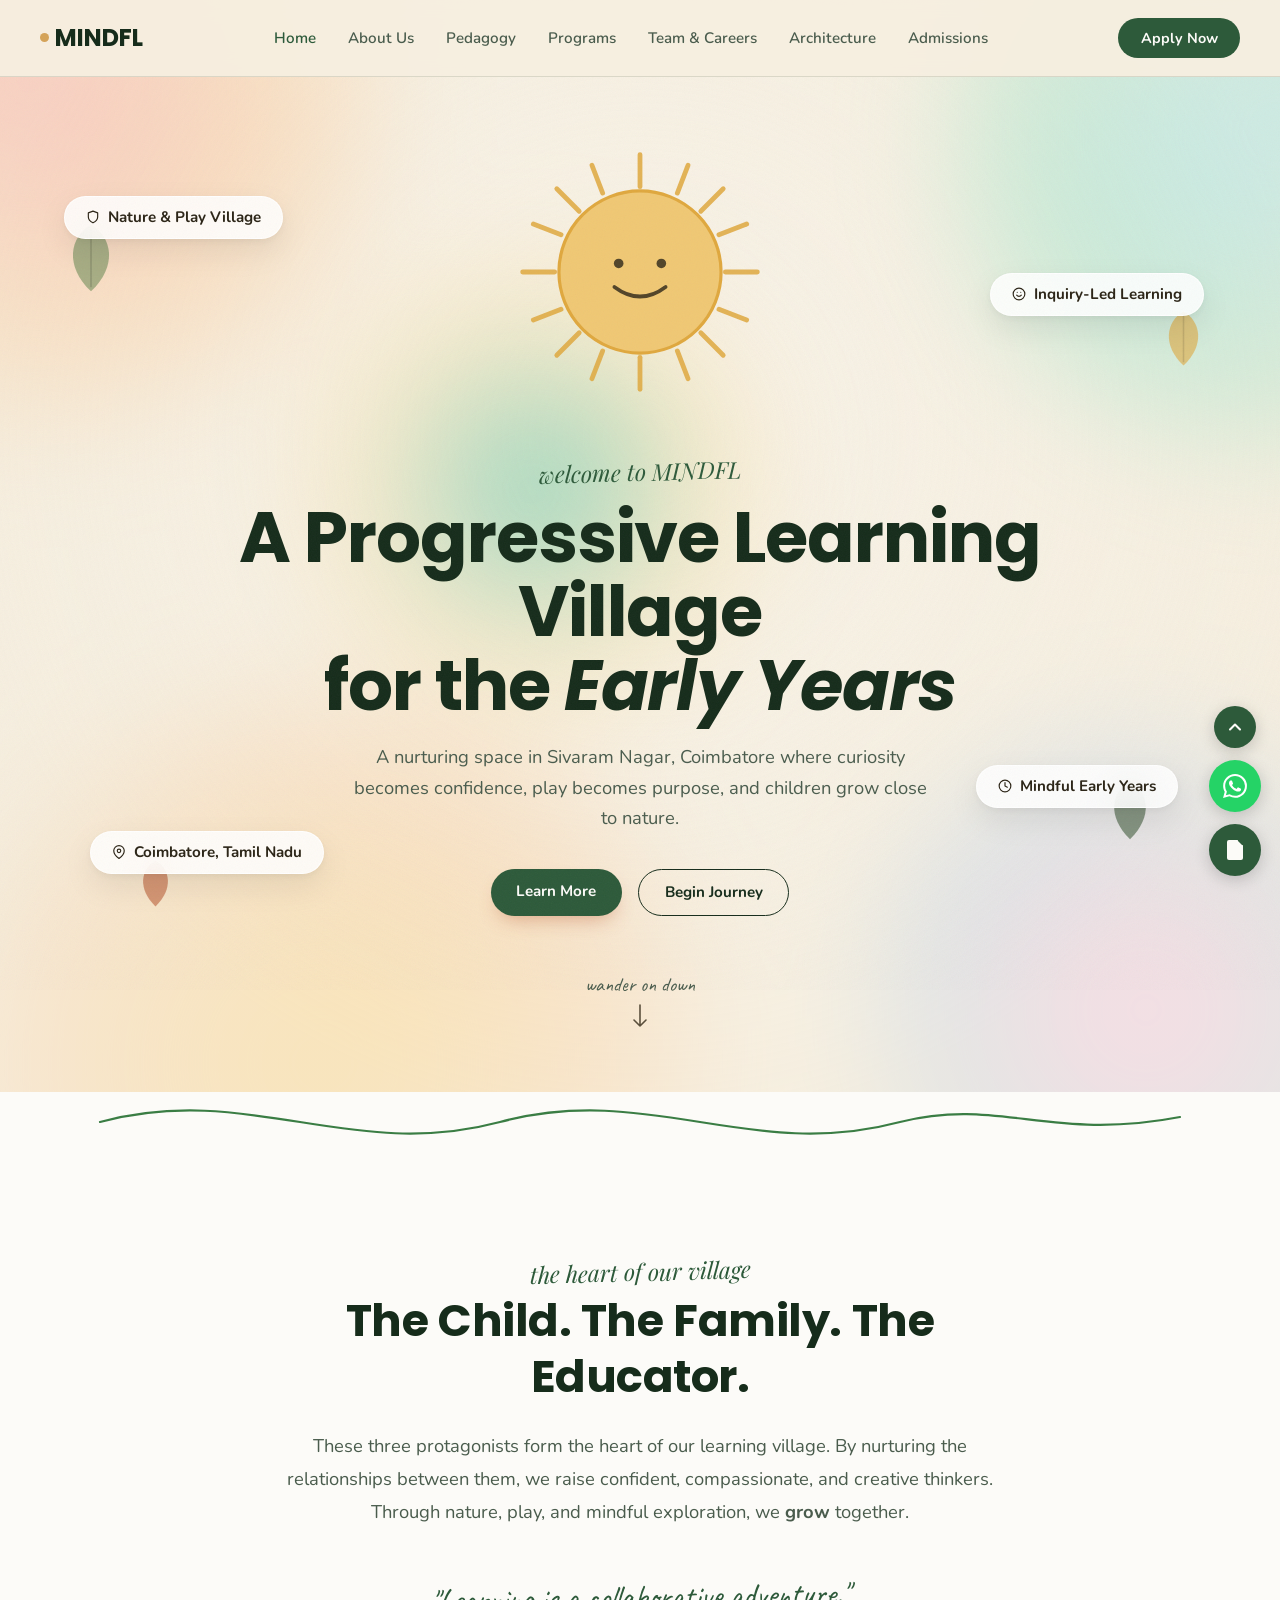
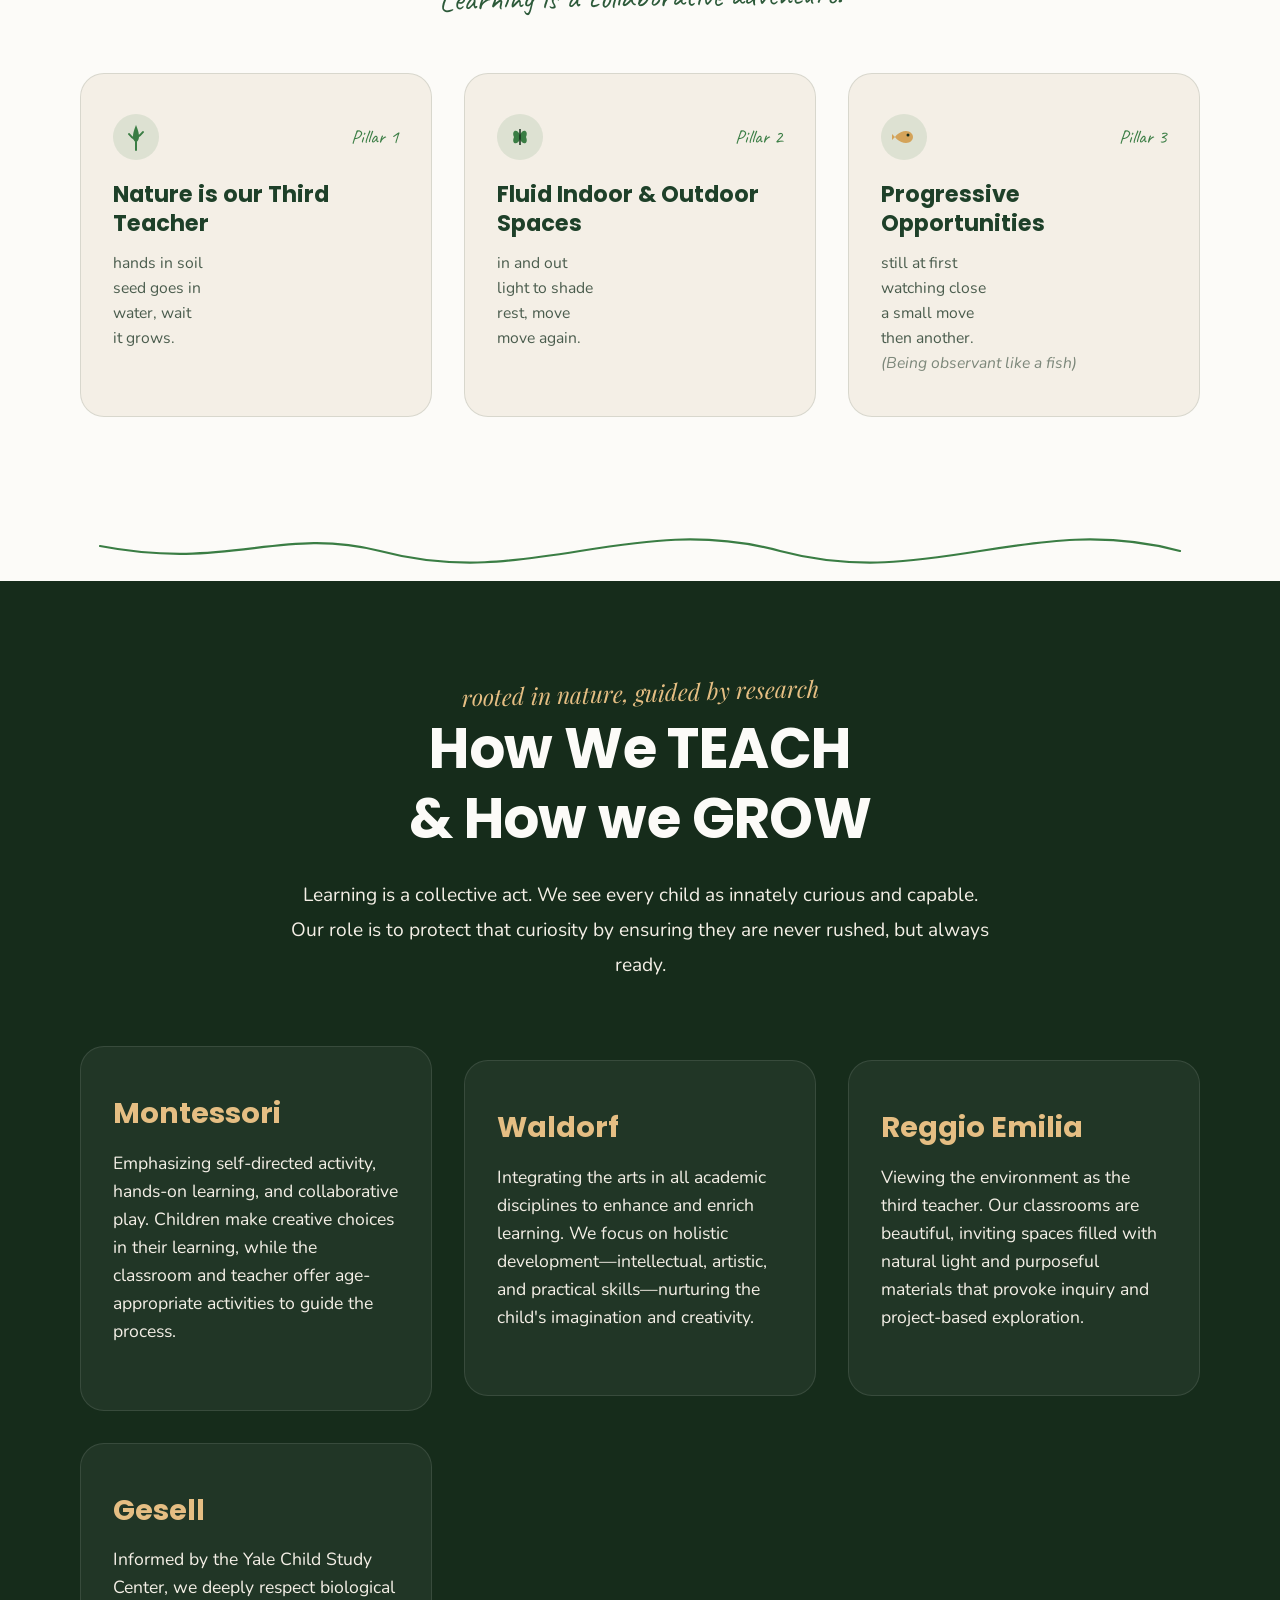
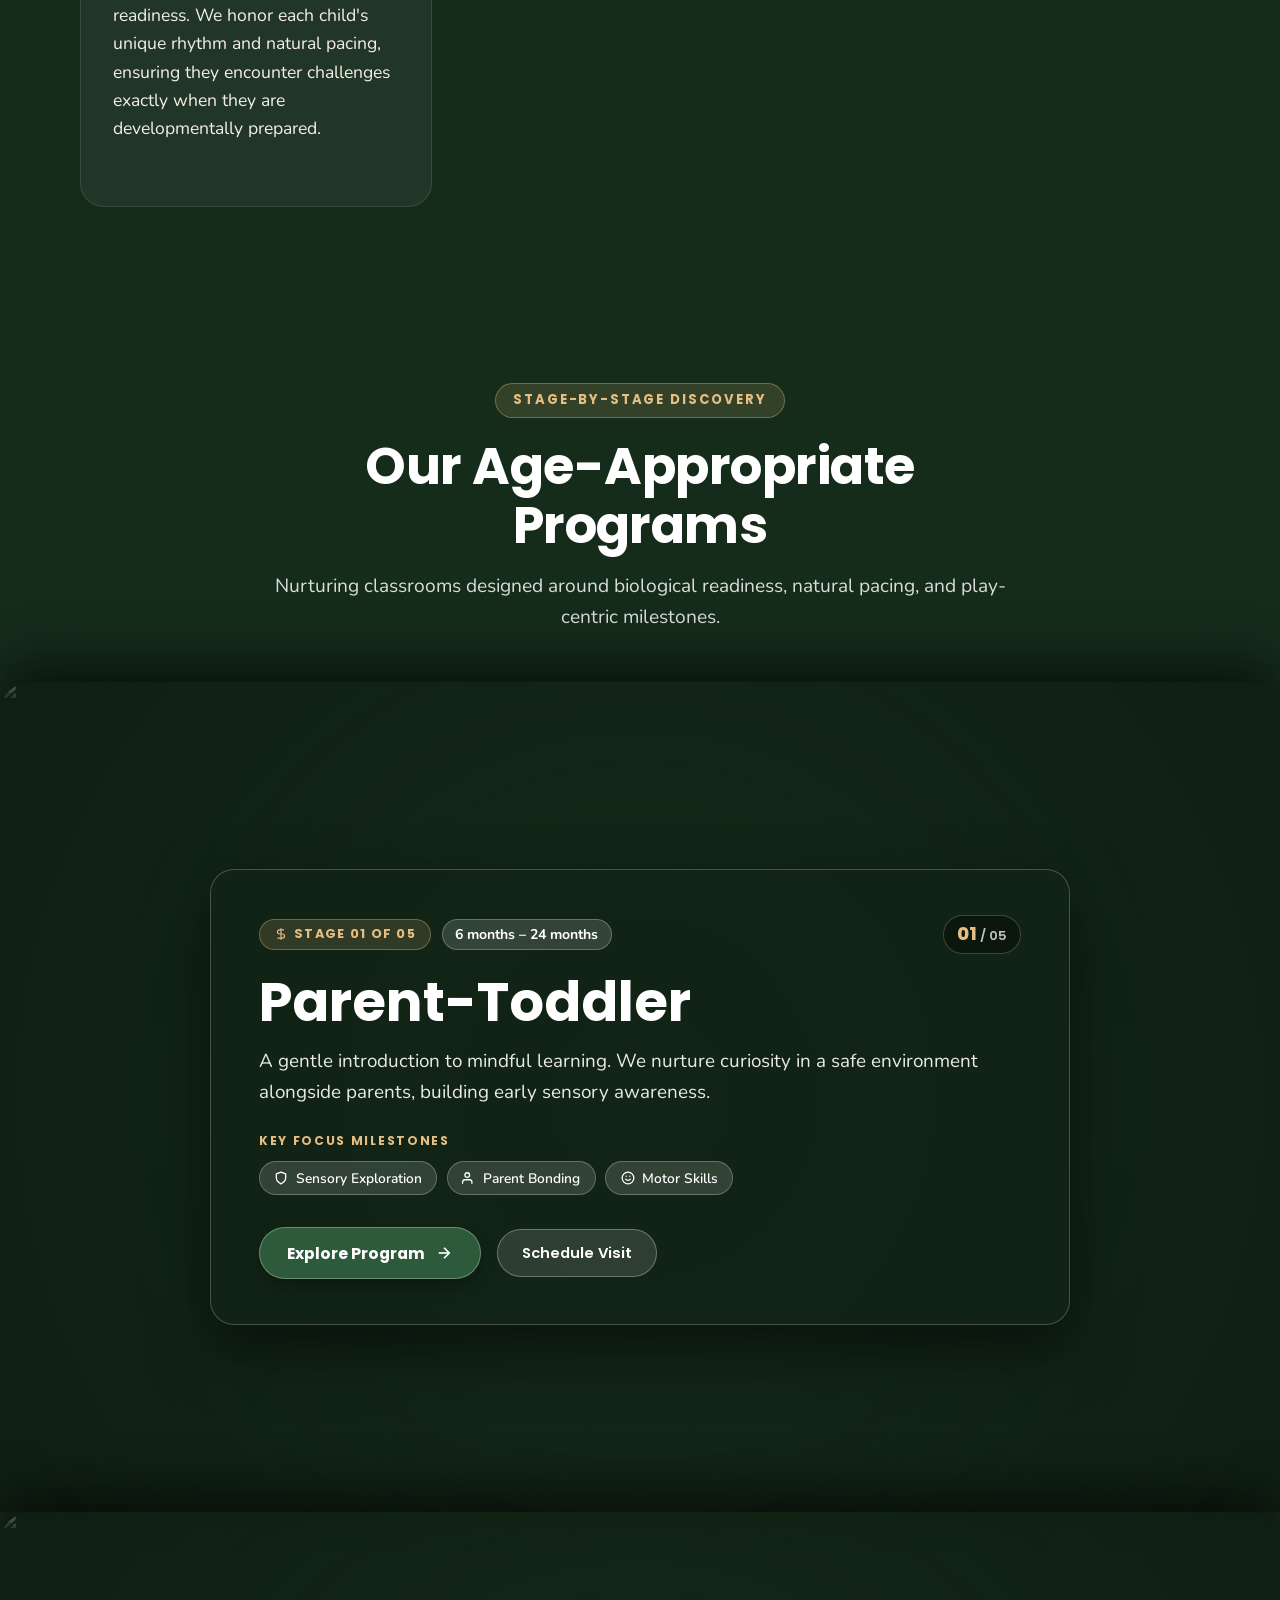
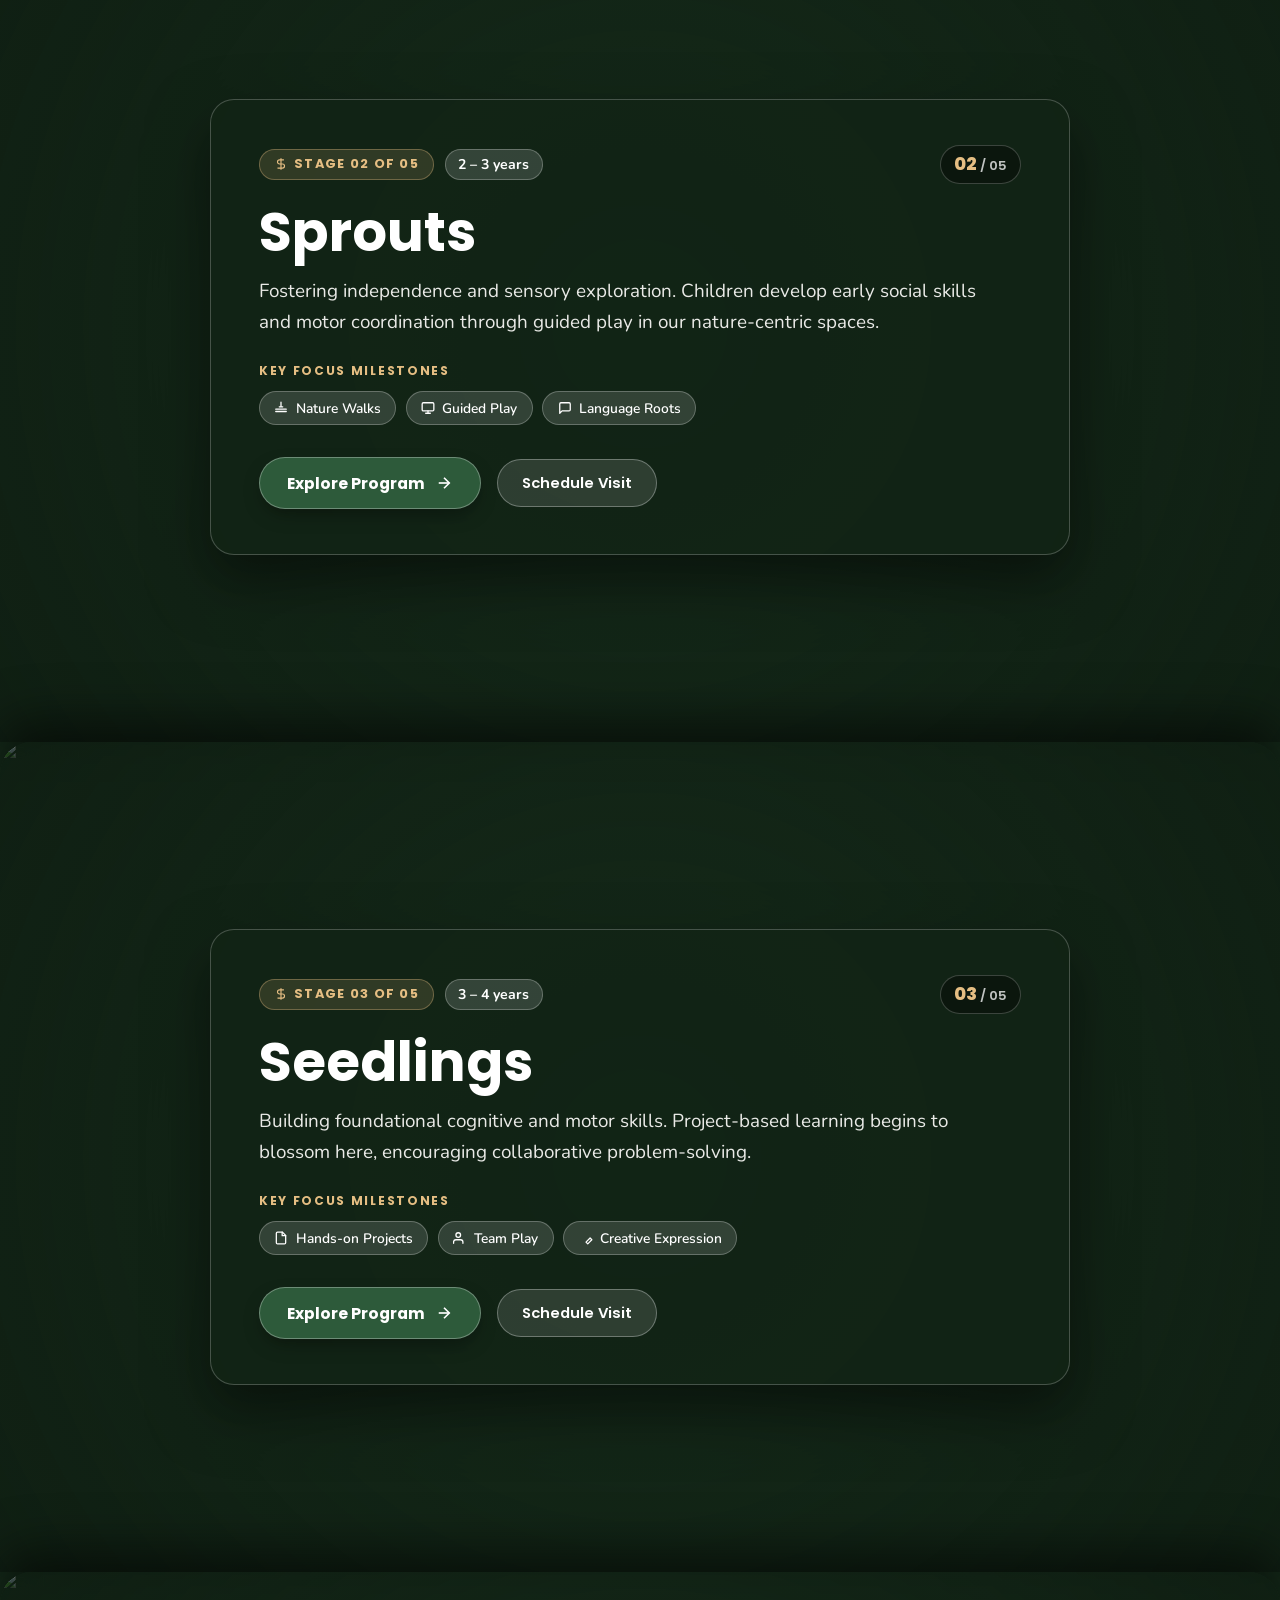
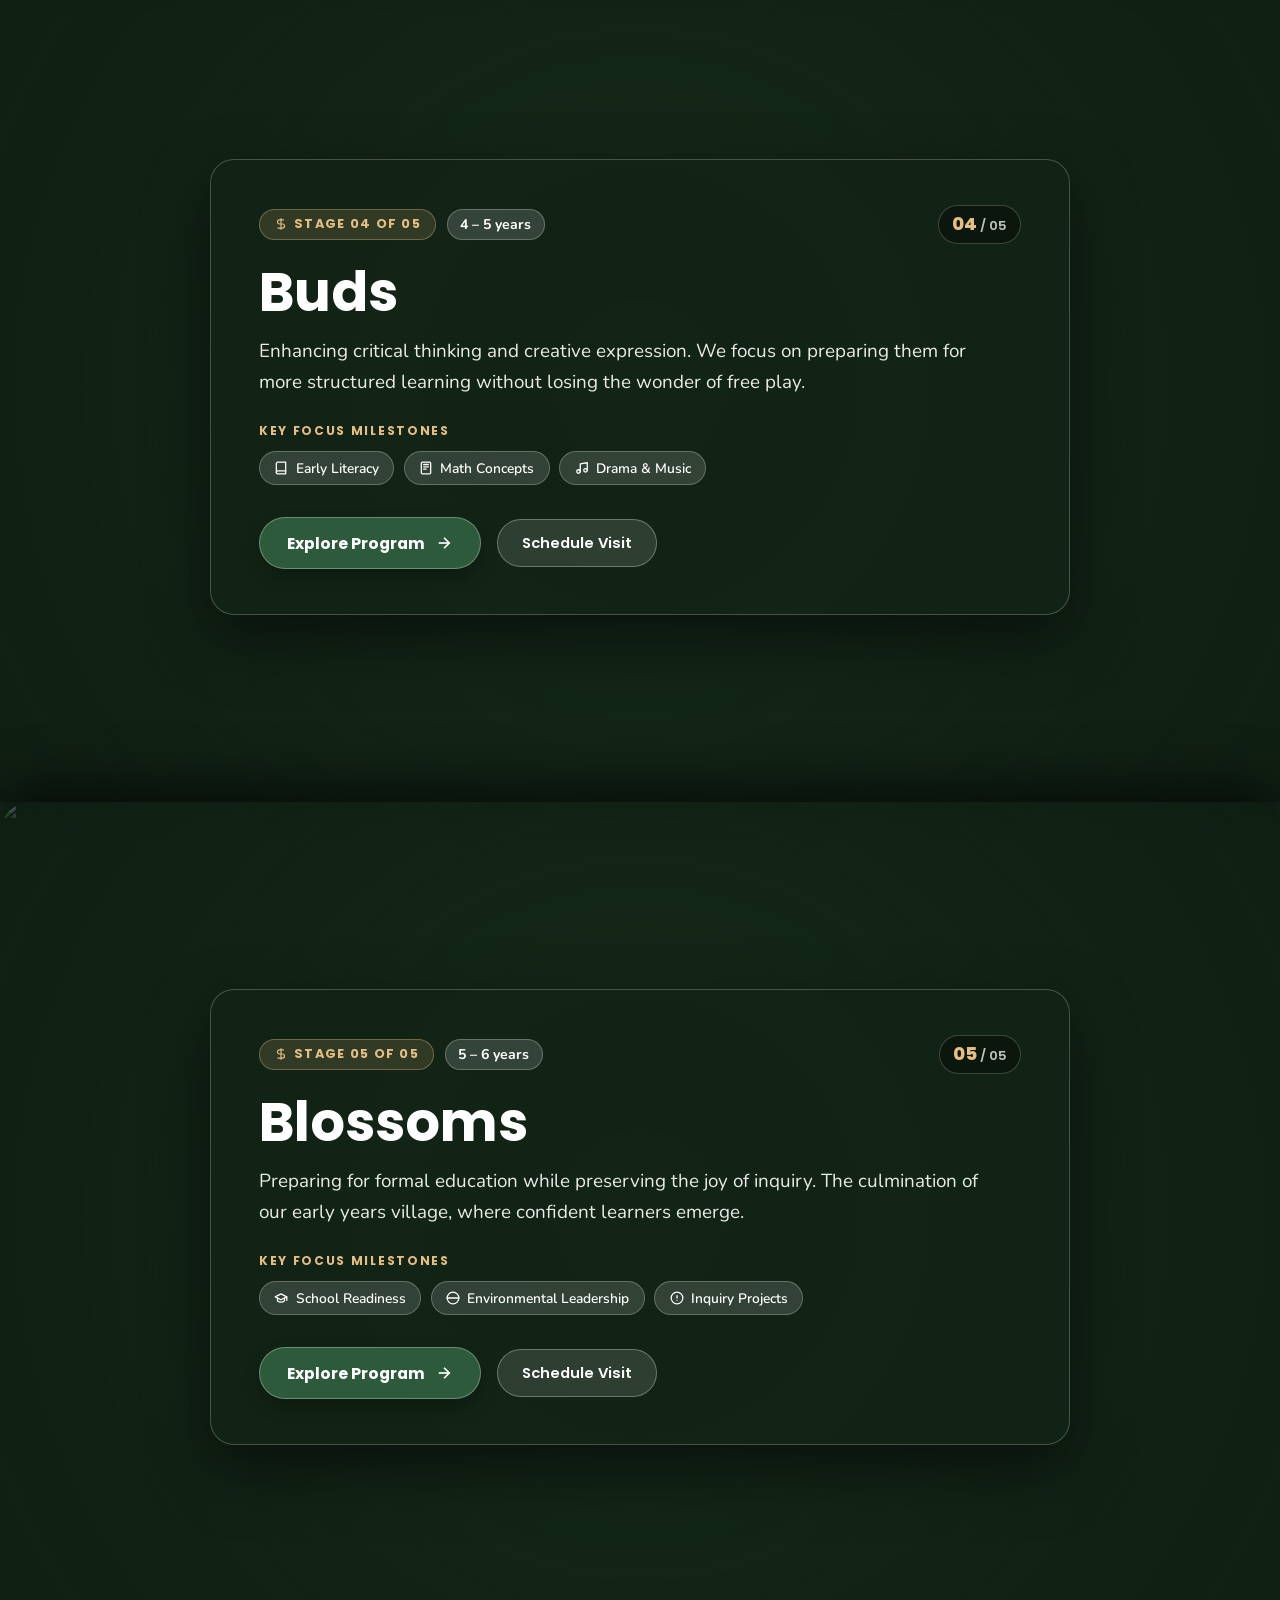
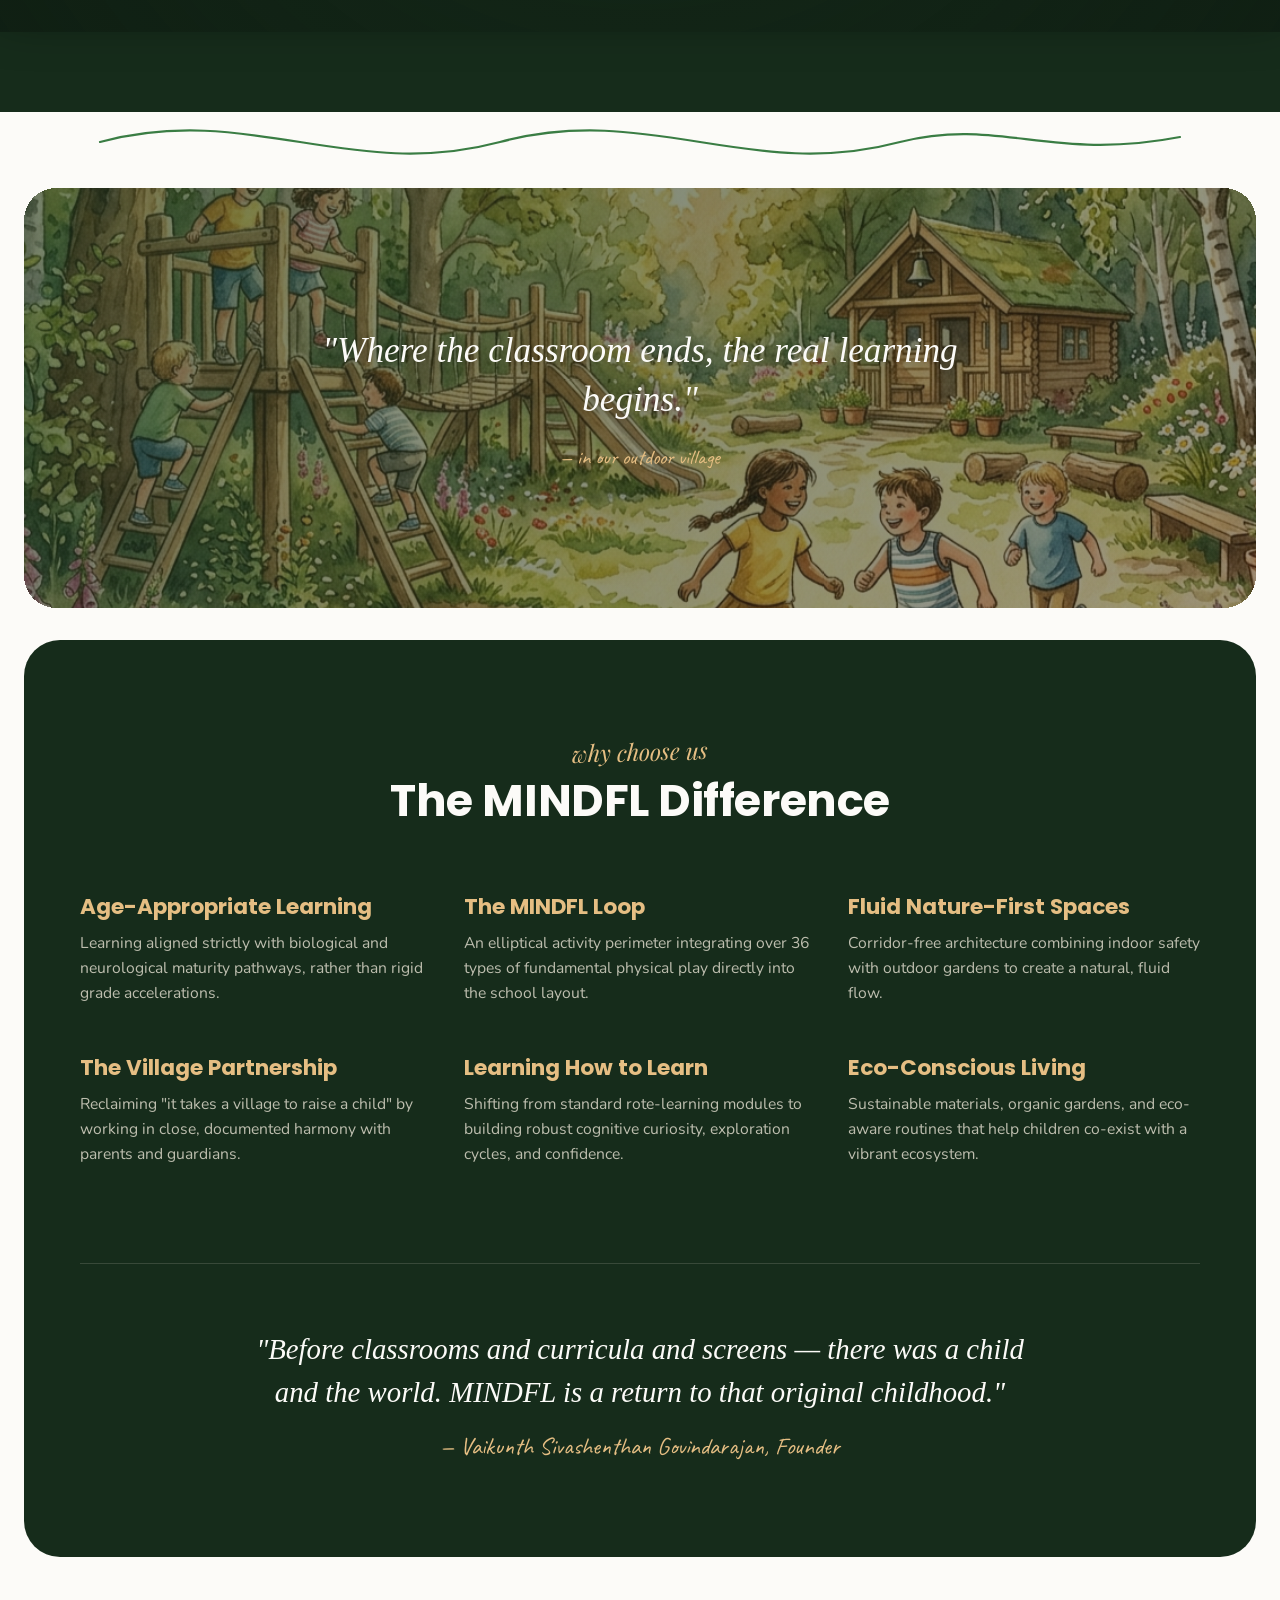
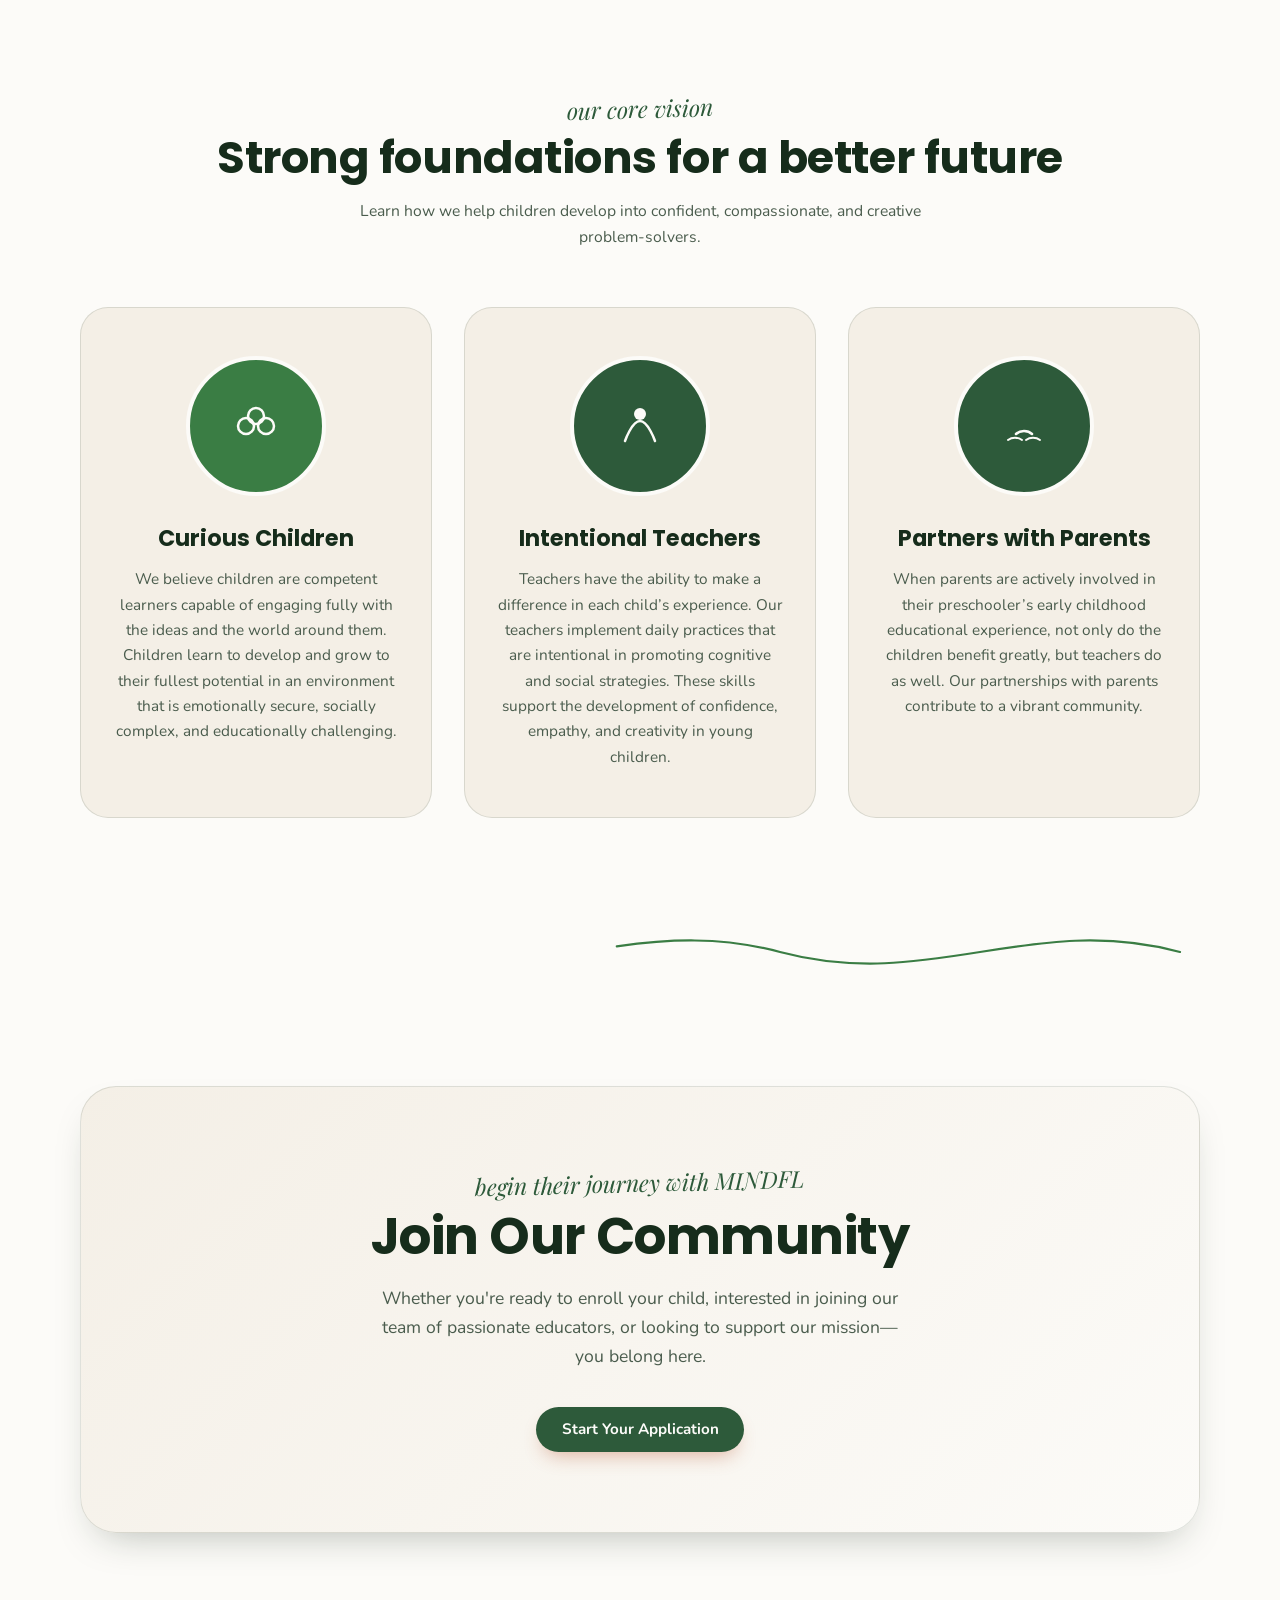
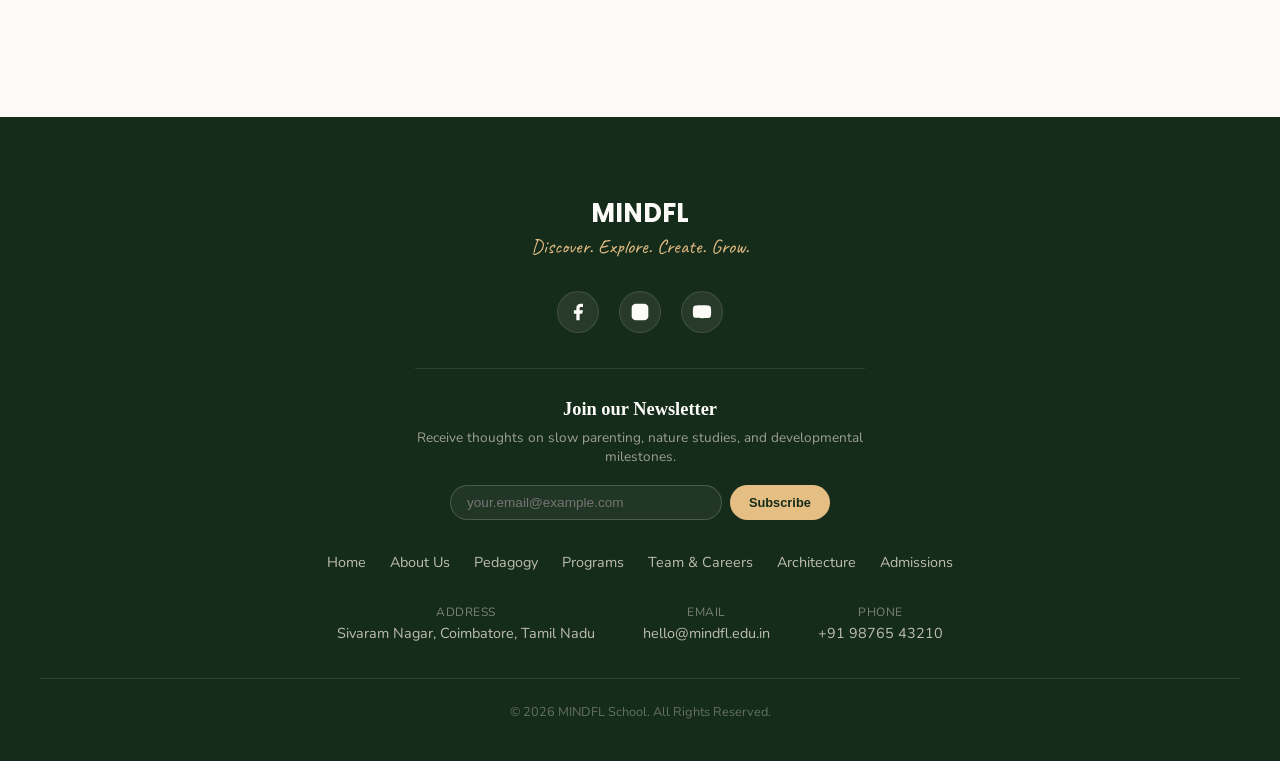
==== commit 3ea01344: "UI/UX Refinement: Section intro header, peeking sticky card deck offsets, centered frosted glass car" ====
--- a/index.html
+++ b/index.html
@@ -5,7 +5,7 @@
   <meta name="viewport" content="width=device-width, initial-scale=1.0">
   <meta name="description" content="MINDFL School — A progressive learning village for the early years in Sivaram Nagar, Coimbatore. Inspired by nature, play, and mindful exploration.">
   <title>MINDFL — A Progressive Learning Village for the Early Years</title>
-  <link rel="stylesheet" href="index.css?v=13.0">
+  <link rel="stylesheet" href="index.css?v=14.0">
   <style id="hero-parallax-inline-css">
     .hero-section {
       min-height: 100vh !important;
@@ -384,18 +384,28 @@
   <!-- FULL-SCREEN CARD STACK PARALLAX SECTION: Our Age-Appropriate Programs -->
   <section id="programs-section" class="programs-card-stack-section">
 
+    <!-- Section Intro Header -->
+    <div class="prog-stack-intro">
+      <span class="prog-stack-eyebrow">STAGE-BY-STAGE DISCOVERY</span>
+      <h2 class="prog-stack-heading">Our Age-Appropriate Programs</h2>
+      <p class="prog-stack-subtext">Nurturing classrooms designed around biological readiness, natural pacing, and play-centric milestones.</p>
+    </div>
+
     <!-- Card 1: Parent-Toddler -->
     <div class="prog-card" id="prog-card-0">
       <div class="prog-card-bg">
         <img src="https://images.unsplash.com/photo-1502086223501-7ea6ecd79368?auto=format&fit=crop&q=75&w=1000&fm=webp" alt="Parent-Toddler" loading="eager" decoding="async" />
         <div class="prog-card-overlay"></div>
       </div>
-      <div class="prog-card-container">
-        <div class="prog-card-top">
-          <span class="prog-card-eyebrow"><svg width="14" height="14" viewBox="0 0 24 24" fill="none" stroke="currentColor" stroke-width="2"><path d="M12 2v20M17 5H9.5a3.5 3.5 0 0 0 0 7h5a3.5 3.5 0 0 1 0 7H6"/></svg> STAGE 01 OF 05</span>
-          <span class="prog-card-age">6 months – 24 months</span>
-        </div>
-        <h2 class="prog-card-title">Parent-Toddler</h2>
+      <div class="prog-card-inner-box">
+        <div class="prog-card-header">
+          <div class="prog-card-meta">
+            <span class="prog-card-badge"><svg width="14" height="14" viewBox="0 0 24 24" fill="none" stroke="currentColor" stroke-width="2"><path d="M12 2v20M17 5H9.5a3.5 3.5 0 0 0 0 7h5a3.5 3.5 0 0 1 0 7H6"/></svg> STAGE 01 OF 05</span>
+            <span class="prog-card-age-pill">6 months – 24 months</span>
+          </div>
+          <div class="prog-card-step"><span class="step-num">01</span><span class="step-total">/ 05</span></div>
+        </div>
+        <h3 class="prog-card-title">Parent-Toddler</h3>
         <p class="prog-card-desc">A gentle introduction to mindful learning. We nurture curiosity in a safe environment alongside parents, building early sensory awareness.</p>
         <div class="prog-card-milestones-label">KEY FOCUS MILESTONES</div>
         <div class="prog-card-pills">
@@ -408,9 +418,6 @@
           <a href="about.html#visit" class="prog-btn-secondary">Schedule Visit</a>
         </div>
       </div>
-      <div class="prog-card-indicator">
-        <span class="prog-ind-num">01</span><span class="prog-ind-total">/ 05</span>
-      </div>
     </div>
 
     <!-- Card 2: Sprouts -->
@@ -419,12 +426,15 @@
         <img src="https://images.unsplash.com/photo-1472162072942-cd5147eb39bd?auto=format&fit=crop&q=75&w=1000&fm=webp" alt="Sprouts" loading="lazy" decoding="async" />
         <div class="prog-card-overlay"></div>
       </div>
-      <div class="prog-card-container">
-        <div class="prog-card-top">
-          <span class="prog-card-eyebrow"><svg width="14" height="14" viewBox="0 0 24 24" fill="none" stroke="currentColor" stroke-width="2"><path d="M12 2v20M17 5H9.5a3.5 3.5 0 0 0 0 7h5a3.5 3.5 0 0 1 0 7H6"/></svg> STAGE 02 OF 05</span>
-          <span class="prog-card-age">2 – 3 years</span>
-        </div>
-        <h2 class="prog-card-title">Sprouts</h2>
+      <div class="prog-card-inner-box">
+        <div class="prog-card-header">
+          <div class="prog-card-meta">
+            <span class="prog-card-badge"><svg width="14" height="14" viewBox="0 0 24 24" fill="none" stroke="currentColor" stroke-width="2"><path d="M12 2v20M17 5H9.5a3.5 3.5 0 0 0 0 7h5a3.5 3.5 0 0 1 0 7H6"/></svg> STAGE 02 OF 05</span>
+            <span class="prog-card-age-pill">2 – 3 years</span>
+          </div>
+          <div class="prog-card-step"><span class="step-num">02</span><span class="step-total">/ 05</span></div>
+        </div>
+        <h3 class="prog-card-title">Sprouts</h3>
         <p class="prog-card-desc">Fostering independence and sensory exploration. Children develop early social skills and motor coordination through guided play in our nature-centric spaces.</p>
         <div class="prog-card-milestones-label">KEY FOCUS MILESTONES</div>
         <div class="prog-card-pills">
@@ -437,9 +447,6 @@
           <a href="about.html#visit" class="prog-btn-secondary">Schedule Visit</a>
         </div>
       </div>
-      <div class="prog-card-indicator">
-        <span class="prog-ind-num">02</span><span class="prog-ind-total">/ 05</span>
-      </div>
     </div>
 
     <!-- Card 3: Seedlings -->
@@ -448,12 +455,15 @@
         <img src="https://images.unsplash.com/photo-1503454537195-1dcabb73ffb9?auto=format&fit=crop&q=75&w=1000&fm=webp" alt="Seedlings" loading="lazy" decoding="async" />
         <div class="prog-card-overlay"></div>
       </div>
-      <div class="prog-card-container">
-        <div class="prog-card-top">
-          <span class="prog-card-eyebrow"><svg width="14" height="14" viewBox="0 0 24 24" fill="none" stroke="currentColor" stroke-width="2"><path d="M12 2v20M17 5H9.5a3.5 3.5 0 0 0 0 7h5a3.5 3.5 0 0 1 0 7H6"/></svg> STAGE 03 OF 05</span>
-          <span class="prog-card-age">3 – 4 years</span>
-        </div>
-        <h2 class="prog-card-title">Seedlings</h2>
+      <div class="prog-card-inner-box">
+        <div class="prog-card-header">
+          <div class="prog-card-meta">
+            <span class="prog-card-badge"><svg width="14" height="14" viewBox="0 0 24 24" fill="none" stroke="currentColor" stroke-width="2"><path d="M12 2v20M17 5H9.5a3.5 3.5 0 0 0 0 7h5a3.5 3.5 0 0 1 0 7H6"/></svg> STAGE 03 OF 05</span>
+            <span class="prog-card-age-pill">3 – 4 years</span>
+          </div>
+          <div class="prog-card-step"><span class="step-num">03</span><span class="step-total">/ 05</span></div>
+        </div>
+        <h3 class="prog-card-title">Seedlings</h3>
         <p class="prog-card-desc">Building foundational cognitive and motor skills. Project-based learning begins to blossom here, encouraging collaborative problem-solving.</p>
         <div class="prog-card-milestones-label">KEY FOCUS MILESTONES</div>
         <div class="prog-card-pills">
@@ -466,9 +476,6 @@
           <a href="about.html#visit" class="prog-btn-secondary">Schedule Visit</a>
         </div>
       </div>
-      <div class="prog-card-indicator">
-        <span class="prog-ind-num">03</span><span class="prog-ind-total">/ 05</span>
-      </div>
     </div>
 
     <!-- Card 4: Buds -->
@@ -477,12 +484,15 @@
         <img src="https://images.unsplash.com/photo-1587654780291-39c9404d746b?auto=format&fit=crop&q=75&w=1000&fm=webp" alt="Buds" loading="lazy" decoding="async" />
         <div class="prog-card-overlay"></div>
       </div>
-      <div class="prog-card-container">
-        <div class="prog-card-top">
-          <span class="prog-card-eyebrow"><svg width="14" height="14" viewBox="0 0 24 24" fill="none" stroke="currentColor" stroke-width="2"><path d="M12 2v20M17 5H9.5a3.5 3.5 0 0 0 0 7h5a3.5 3.5 0 0 1 0 7H6"/></svg> STAGE 04 OF 05</span>
-          <span class="prog-card-age">4 – 5 years</span>
-        </div>
-        <h2 class="prog-card-title">Buds</h2>
+      <div class="prog-card-inner-box">
+        <div class="prog-card-header">
+          <div class="prog-card-meta">
+            <span class="prog-card-badge"><svg width="14" height="14" viewBox="0 0 24 24" fill="none" stroke="currentColor" stroke-width="2"><path d="M12 2v20M17 5H9.5a3.5 3.5 0 0 0 0 7h5a3.5 3.5 0 0 1 0 7H6"/></svg> STAGE 04 OF 05</span>
+            <span class="prog-card-age-pill">4 – 5 years</span>
+          </div>
+          <div class="prog-card-step"><span class="step-num">04</span><span class="step-total">/ 05</span></div>
+        </div>
+        <h3 class="prog-card-title">Buds</h3>
         <p class="prog-card-desc">Enhancing critical thinking and creative expression. We focus on preparing them for more structured learning without losing the wonder of free play.</p>
         <div class="prog-card-milestones-label">KEY FOCUS MILESTONES</div>
         <div class="prog-card-pills">
@@ -495,9 +505,6 @@
           <a href="about.html#visit" class="prog-btn-secondary">Schedule Visit</a>
         </div>
       </div>
-      <div class="prog-card-indicator">
-        <span class="prog-ind-num">04</span><span class="prog-ind-total">/ 05</span>
-      </div>
     </div>
 
     <!-- Card 5: Blossoms -->
@@ -506,12 +513,15 @@
         <img src="https://images.unsplash.com/photo-1544717305-2782549b5136?auto=format&fit=crop&q=75&w=1000&fm=webp" alt="Blossoms" loading="lazy" decoding="async" />
         <div class="prog-card-overlay"></div>
       </div>
-      <div class="prog-card-container">
-        <div class="prog-card-top">
-          <span class="prog-card-eyebrow"><svg width="14" height="14" viewBox="0 0 24 24" fill="none" stroke="currentColor" stroke-width="2"><path d="M12 2v20M17 5H9.5a3.5 3.5 0 0 0 0 7h5a3.5 3.5 0 0 1 0 7H6"/></svg> STAGE 05 OF 05</span>
-          <span class="prog-card-age">5 – 6 years</span>
-        </div>
-        <h2 class="prog-card-title">Blossoms</h2>
+      <div class="prog-card-inner-box">
+        <div class="prog-card-header">
+          <div class="prog-card-meta">
+            <span class="prog-card-badge"><svg width="14" height="14" viewBox="0 0 24 24" fill="none" stroke="currentColor" stroke-width="2"><path d="M12 2v20M17 5H9.5a3.5 3.5 0 0 0 0 7h5a3.5 3.5 0 0 1 0 7H6"/></svg> STAGE 05 OF 05</span>
+            <span class="prog-card-age-pill">5 – 6 years</span>
+          </div>
+          <div class="prog-card-step"><span class="step-num">05</span><span class="step-total">/ 05</span></div>
+        </div>
+        <h3 class="prog-card-title">Blossoms</h3>
         <p class="prog-card-desc">Preparing for formal education while preserving the joy of inquiry. The culmination of our early years village, where confident learners emerge.</p>
         <div class="prog-card-milestones-label">KEY FOCUS MILESTONES</div>
         <div class="prog-card-pills">
@@ -523,9 +533,6 @@
           <a href="programs.html?tab=blossoms" class="prog-btn-primary">Explore Program <svg width="18" height="18" viewBox="0 0 24 24" fill="none" stroke="currentColor" stroke-width="2.2"><line x1="5" y1="12" x2="19" y2="12"/><polyline points="12 5 19 12 12 19"/></svg></a>
           <a href="about.html#visit" class="prog-btn-secondary">Schedule Visit</a>
         </div>
-      </div>
-      <div class="prog-card-indicator">
-        <span class="prog-ind-num">05</span><span class="prog-ind-total">/ 05</span>
       </div>
     </div>
 
@@ -740,6 +747,6 @@
   <script src="https://cdnjs.cloudflare.com/ajax/libs/gsap/3.12.2/gsap.min.js"></script>
   <script src="https://cdnjs.cloudflare.com/ajax/libs/gsap/3.12.2/ScrollTrigger.min.js"></script>
 
-  <script src="index.js?v=13.0"></script>
+  <script src="index.js?v=14.0"></script>
 </body>
 </html>
--- a/index.css
+++ b/index.css
@@ -1792,38 +1792,83 @@
 /* ==========================================================================
    FULL-SCREEN CARD STACK PARALLAX SECTION — Age-Appropriate Programs
    ========================================================================== */
+/* ==========================================================================
+   FULL-SCREEN CARD STACK PARALLAX SECTION — Age-Appropriate Programs
+   ========================================================================== */
 .programs-card-stack-section {
   position: relative;
   width: 100%;
   background: var(--forest-deep, #162c1b);
-}
-
+  padding: 0 0 5rem 0;
+}
+
+/* Section Header Banner */
+.prog-stack-intro {
+  text-align: center;
+  max-width: 780px;
+  margin: 0 auto;
+  padding: 5rem 1.5rem 3rem 1.5rem;
+  color: var(--paper, #fcfbf8);
+}
+
+.prog-stack-eyebrow {
+  display: inline-block;
+  font-family: 'Poppins', sans-serif;
+  font-size: 0.82rem;
+  font-weight: 700;
+  letter-spacing: 0.14em;
+  text-transform: uppercase;
+  color: var(--gold-soft, #e5be83);
+  background: rgba(229, 190, 131, 0.15);
+  border: 1px solid rgba(229, 190, 131, 0.35);
+  padding: 0.4rem 1.1rem;
+  border-radius: 100px;
+  margin-bottom: 1.2rem;
+}
+
+.prog-stack-heading {
+  font-family: 'Poppins', sans-serif;
+  font-size: clamp(2.2rem, 5vw, 3.2rem);
+  font-weight: 700;
+  color: #ffffff;
+  margin: 0 0 1rem 0;
+  line-height: 1.15;
+}
+
+.prog-stack-subtext {
+  font-family: 'Nunito', sans-serif;
+  font-size: clamp(1.05rem, 2vw, 1.2rem);
+  line-height: 1.65;
+  color: rgba(252, 251, 248, 0.85);
+  margin: 0;
+}
+
+/* ─── STICKY CARD DECK WITH PEEKING OFFSETS ─── */
 .prog-card {
   position: sticky;
-  top: 0;
-  height: 100vh;
-  min-height: 620px;
+  height: calc(100vh - 70px);
+  min-height: 580px;
   width: 100%;
   overflow: hidden;
   display: flex;
-  flex-direction: column;
-  justify-content: flex-end;
-  box-shadow: 0 -15px 40px rgba(0, 0, 0, 0.5);
+  align-items: center;
+  justify-content: center;
+  box-shadow: 0 -20px 50px rgba(0, 0, 0, 0.55);
   border-radius: 32px 32px 0 0;
   box-sizing: border-box;
-  margin-top: -2px;
+  margin-top: 0;
   will-change: transform;
   transform: translateZ(0);
   -webkit-backface-visibility: hidden;
   backface-visibility: hidden;
 }
 
-/* Stacking Order */
-.prog-card:nth-child(1) { z-index: 1; }
-.prog-card:nth-child(2) { z-index: 2; }
-.prog-card:nth-child(3) { z-index: 3; }
-.prog-card:nth-child(4) { z-index: 4; }
-.prog-card:nth-child(5) { z-index: 5; }
+/* Progressive Sticky Top Offsets (Authentic Card Deck Peeking) */
+.prog-card:nth-child(2) { top: 70px; z-index: 1; }
+.prog-card:nth-child(3) { top: 90px; z-index: 2; }
+.prog-card:nth-child(4) { top: 110px; z-index: 3; }
+.prog-card:nth-child(5) { top: 130px; z-index: 4; }
+.prog-card:nth-child(6) { top: 150px; z-index: 5; }
 
 /* Full-Screen Background Image */
 .prog-card-bg {
@@ -1848,42 +1893,47 @@
   transform: scale(1.03) translateZ(0);
 }
 
-/* Dark Green Gradient Overlay for High Contrast & Brand Colors */
+/* Subtle Radial Overlay for Image Brilliance */
 .prog-card-overlay {
   position: absolute;
   inset: 0;
-  background: linear-gradient(
-    180deg,
-    rgba(18, 36, 22, 0.45) 0%,
-    rgba(18, 36, 22, 0.78) 40%,
-    rgba(14, 28, 17, 0.95) 80%,
-    rgba(10, 20, 12, 0.98) 100%
-  );
+  background: radial-gradient(circle at center, rgba(18, 36, 22, 0.25) 0%, rgba(14, 28, 17, 0.78) 100%);
   z-index: 2;
 }
 
-/* Card Content Area Overlaid on Image */
-.prog-card-container {
+/* Centered Glass Content Box */
+.prog-card-inner-box {
   position: relative;
   z-index: 5;
-  width: 100%;
-  max-width: 1080px;
+  width: 90%;
+  max-width: 860px;
+  background: rgba(18, 36, 22, 0.84);
+  border: 1px solid rgba(255, 255, 255, 0.22);
+  border-radius: 24px;
+  padding: 2.8rem 3rem;
+  box-shadow: 0 25px 60px rgba(0, 0, 0, 0.5);
+  color: var(--paper, #fcfbf8);
   margin: 0 auto;
-  padding: 3.5rem 2.5rem 4rem 2.5rem;
-  color: var(--paper, #fcfbf8);
 }
 
 @media (max-width: 768px) {
+  .prog-stack-intro {
+    padding: 3.5rem 1.2rem 2rem 1.2rem;
+  }
   .prog-card {
-    min-height: 580px;
+    top: 60px !important;
+    height: calc(100vh - 60px);
+    min-height: 520px;
     border-radius: 24px 24px 0 0;
   }
-  .prog-card-container {
-    padding: 2rem 1.4rem 2.8rem 1.4rem;
-  }
-}
-
-.prog-card-top {
+  .prog-card-inner-box {
+    width: 93%;
+    padding: 1.8rem 1.4rem;
+    border-radius: 20px;
+  }
+}
+
+.prog-card-header {
   display: flex;
   align-items: center;
   justify-content: space-between;
@@ -1892,51 +1942,80 @@
   gap: 0.8rem;
 }
 
-.prog-card-eyebrow {
+.prog-card-meta {
+  display: flex;
+  align-items: center;
+  gap: 0.7rem;
+  flex-wrap: wrap;
+}
+
+.prog-card-badge {
   display: inline-flex;
   align-items: center;
-  gap: 0.5rem;
+  gap: 0.4rem;
   font-family: 'Poppins', sans-serif;
-  font-size: 0.82rem;
+  font-size: 0.8rem;
   font-weight: 700;
-  letter-spacing: 0.12em;
+  letter-spacing: 0.1em;
   text-transform: uppercase;
   color: var(--gold-soft, #e5be83);
-  background: rgba(18, 36, 22, 0.85);
-  border: 1px solid rgba(229, 190, 131, 0.4);
-  padding: 0.4rem 0.9rem;
+  background: rgba(229, 190, 131, 0.15);
+  border: 1px solid rgba(229, 190, 131, 0.35);
+  padding: 0.35rem 0.85rem;
   border-radius: 100px;
 }
 
-.prog-card-age {
+.prog-card-age-pill {
   font-family: 'Nunito', sans-serif;
-  font-size: 0.92rem;
+  font-size: 0.88rem;
   font-weight: 700;
   color: #ffffff;
-  background: rgba(18, 36, 22, 0.85);
-  border: 1px solid rgba(255, 255, 255, 0.3);
-  padding: 0.35rem 0.85rem;
+  background: rgba(255, 255, 255, 0.15);
+  border: 1px solid rgba(255, 255, 255, 0.25);
+  padding: 0.3rem 0.8rem;
   border-radius: 100px;
+}
+
+.prog-card-step {
+  font-family: 'Poppins', sans-serif;
+  color: #ffffff;
+  display: flex;
+  align-items: baseline;
+  gap: 0.2rem;
+  background: rgba(0, 0, 0, 0.35);
+  border: 1px solid rgba(255, 255, 255, 0.2);
+  padding: 0.35rem 0.8rem;
+  border-radius: 100px;
+}
+
+.step-num {
+  font-size: 1.1rem;
+  font-weight: 800;
+  color: var(--gold-soft, #e5be83);
+}
+
+.step-total {
+  font-size: 0.8rem;
+  font-weight: 600;
+  opacity: 0.75;
 }
 
 .prog-card-title {
   font-family: 'Poppins', sans-serif;
-  font-size: clamp(2.4rem, 6vw, 4rem);
+  font-size: clamp(2.2rem, 5vw, 3.4rem);
   font-weight: 700;
   color: #ffffff;
   margin: 0 0 0.8rem 0;
   line-height: 1.1;
-  text-shadow: 0 4px 20px rgba(0, 0, 0, 0.4);
 }
 
 .prog-card-desc {
   font-family: 'Nunito', sans-serif;
-  font-size: clamp(1.02rem, 2vw, 1.22rem);
+  font-size: clamp(1rem, 1.8vw, 1.18rem);
   line-height: 1.65;
   color: rgba(252, 251, 248, 0.92);
   max-width: 720px;
-  margin: 0 0 1.6rem 0;
-  text-shadow: 0 2px 10px rgba(0, 0, 0, 0.3);
+  margin: 0 0 1.5rem 0;
 }
 
 .prog-card-milestones-label {
@@ -1945,32 +2024,32 @@
   font-weight: 700;
   letter-spacing: 0.14em;
   color: var(--gold-soft, #e5be83);
-  margin-bottom: 0.75rem;
+  margin-bottom: 0.7rem;
 }
 
 .prog-card-pills {
   display: flex;
   flex-wrap: wrap;
-  gap: 0.65rem;
+  gap: 0.6rem;
   margin-bottom: 2rem;
 }
 
 .prog-card-pills span {
   display: inline-flex;
   align-items: center;
-  gap: 0.5rem;
-  font-size: 0.88rem;
+  gap: 0.45rem;
+  font-size: 0.86rem;
   font-weight: 600;
   color: #ffffff;
-  background: rgba(18, 36, 22, 0.82);
+  background: rgba(255, 255, 255, 0.14);
   border: 1px solid rgba(255, 255, 255, 0.25);
-  padding: 0.45rem 0.95rem;
+  padding: 0.4rem 0.9rem;
   border-radius: 100px;
   transition: all 0.3s ease;
 }
 
 .prog-card-pills span:hover {
-  background: rgba(255, 255, 255, 0.24);
+  background: rgba(255, 255, 255, 0.25);
   border-color: rgba(255, 255, 255, 0.45);
 }
 
@@ -1987,10 +2066,10 @@
   gap: 0.6rem;
   font-family: 'Poppins', sans-serif;
   font-weight: 700;
-  font-size: 1rem;
+  font-size: 0.98rem;
   color: #ffffff;
   background: var(--forest, #2d5a3a);
-  padding: 0.9rem 1.8rem;
+  padding: 0.85rem 1.7rem;
   border-radius: 100px;
   text-decoration: none;
   border: 1px solid rgba(255, 255, 255, 0.3);
@@ -2000,7 +2079,7 @@
 
 .prog-btn-primary:hover {
   background: #1b4332;
-  transform: translateY(-3px);
+  transform: translateY(-2px);
   box-shadow: 0 12px 25px -5px rgba(0, 0, 0, 0.5);
   color: #ffffff;
 }
@@ -2010,11 +2089,11 @@
   align-items: center;
   font-family: 'Poppins', sans-serif;
   font-weight: 600;
-  font-size: 0.95rem;
+  font-size: 0.92rem;
   color: #ffffff;
-  background: rgba(18, 36, 22, 0.75);
-  border: 1.5px solid rgba(255, 255, 255, 0.35);
-  padding: 0.85rem 1.6rem;
+  background: rgba(255, 255, 255, 0.12);
+  border: 1.5px solid rgba(255, 255, 255, 0.3);
+  padding: 0.8rem 1.5rem;
   border-radius: 100px;
   text-decoration: none;
   transition: var(--transition);
@@ -2024,23 +2103,6 @@
   background: #ffffff;
   color: var(--forest-deep, #162c1b);
   transform: translateY(-2px);
-}
-
-/* Card Indicator in Top-Right */
-.prog-card-indicator {
-  position: absolute;
-  top: 2.5rem;
-  right: 2.5rem;
-  z-index: 5;
-  font-family: 'Poppins', sans-serif;
-  color: #ffffff;
-  display: flex;
-  align-items: baseline;
-  gap: 0.2rem;
-  background: rgba(18, 36, 22, 0.88);
-  border: 1px solid rgba(255, 255, 255, 0.25);
-  padding: 0.5rem 1rem;
-  border-radius: 100px;
 }
 
 @media (max-width: 768px) {
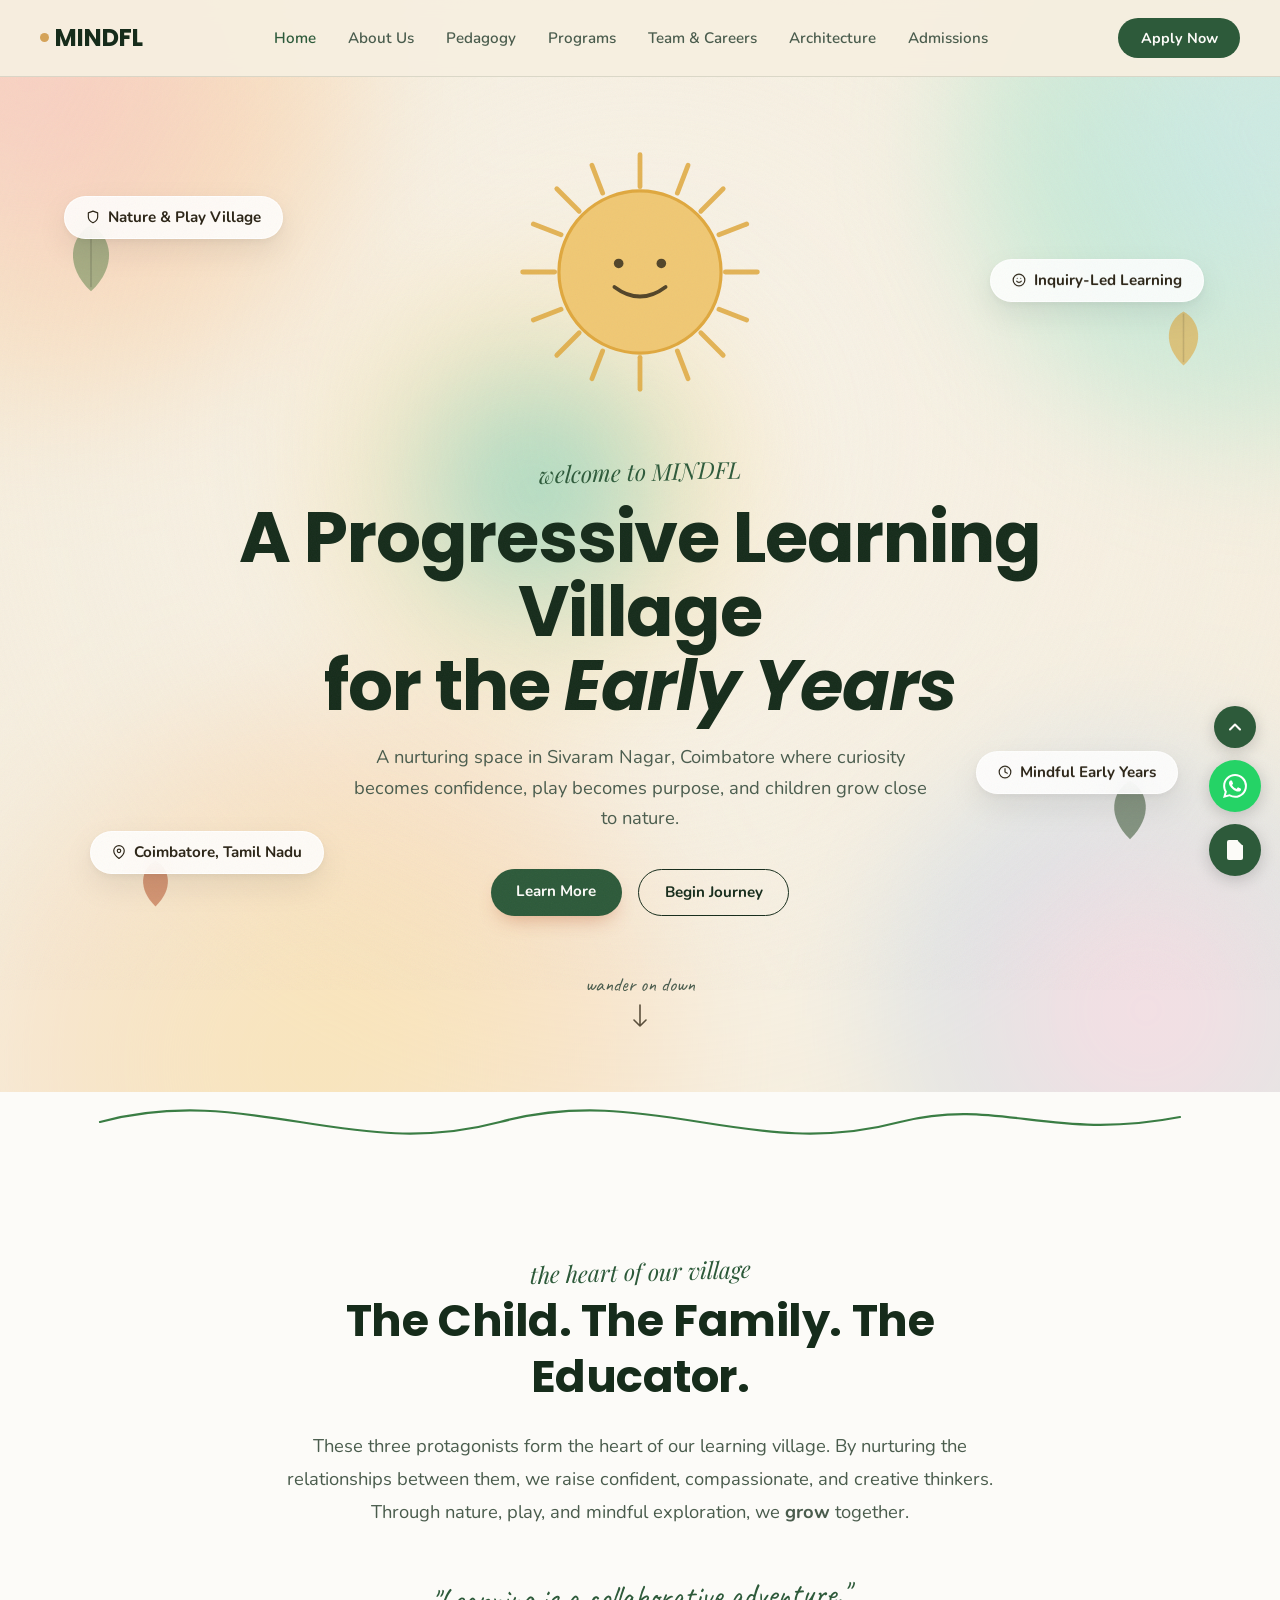
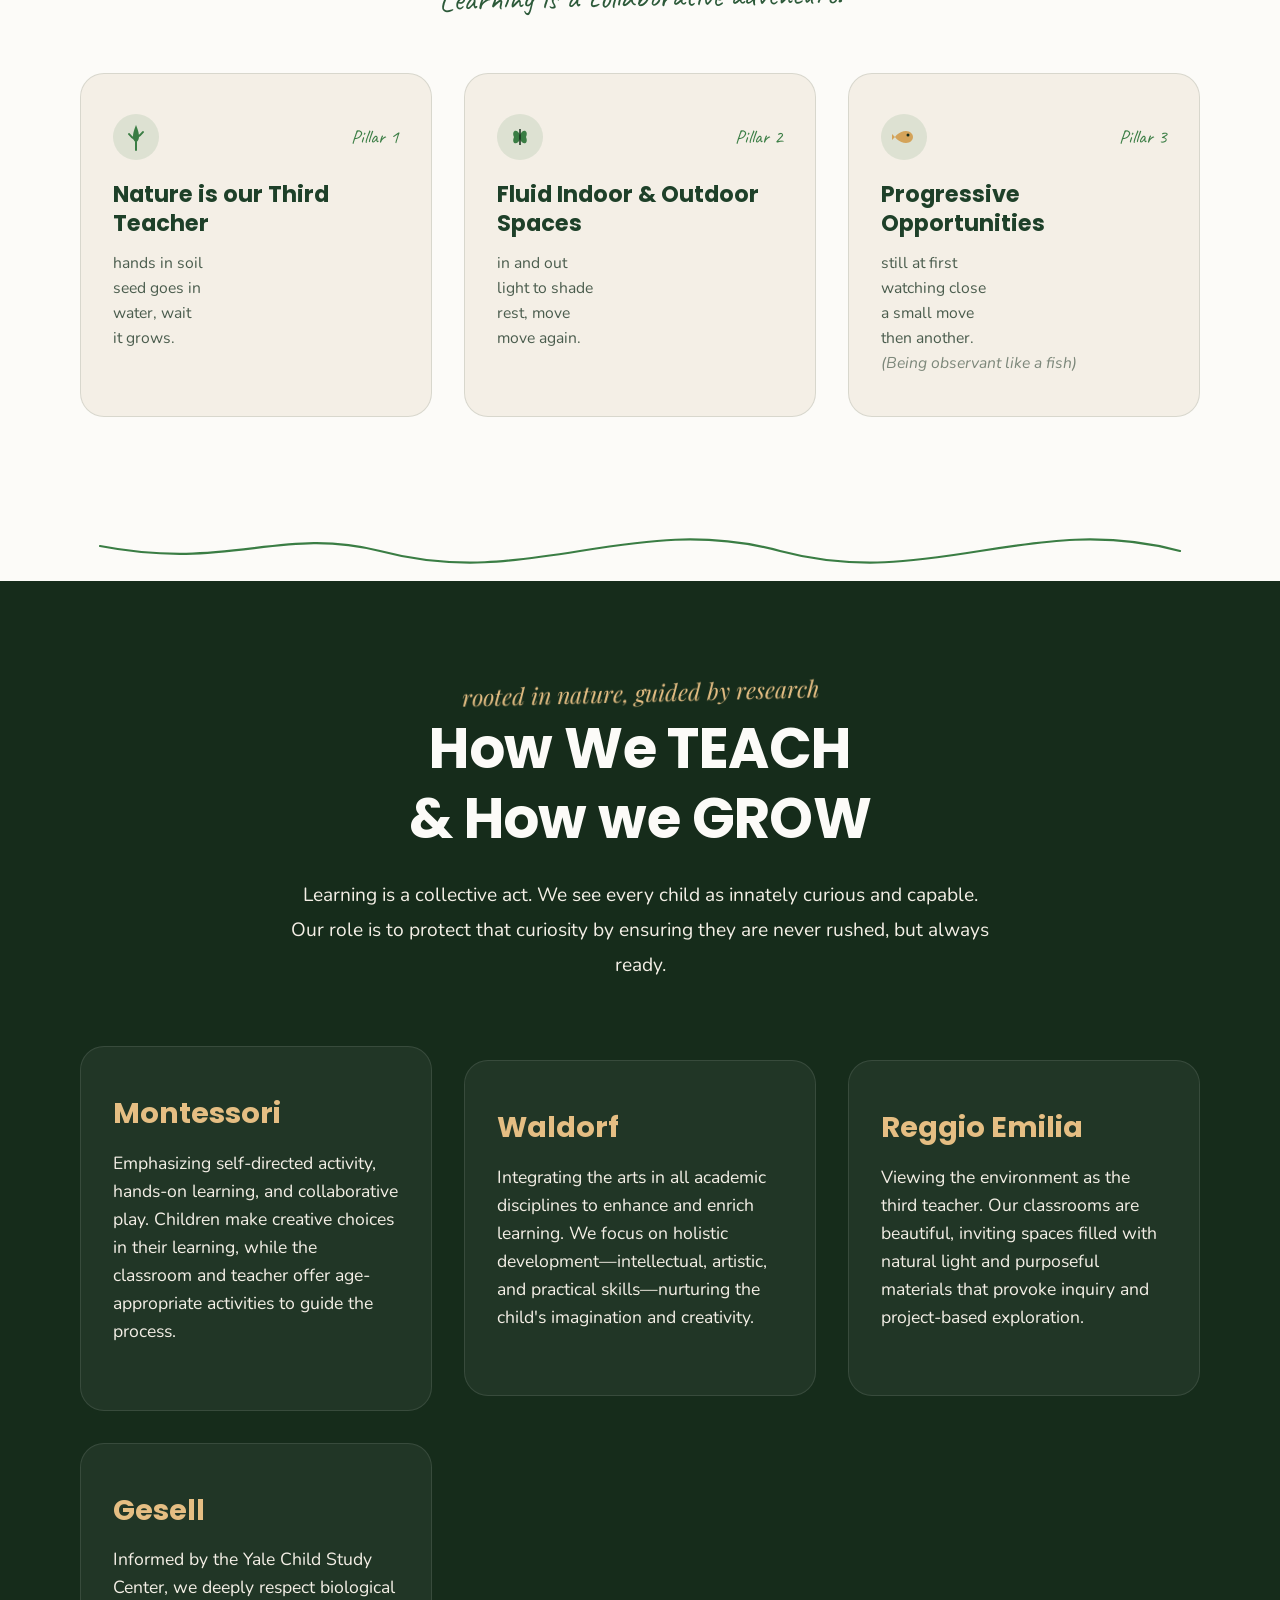
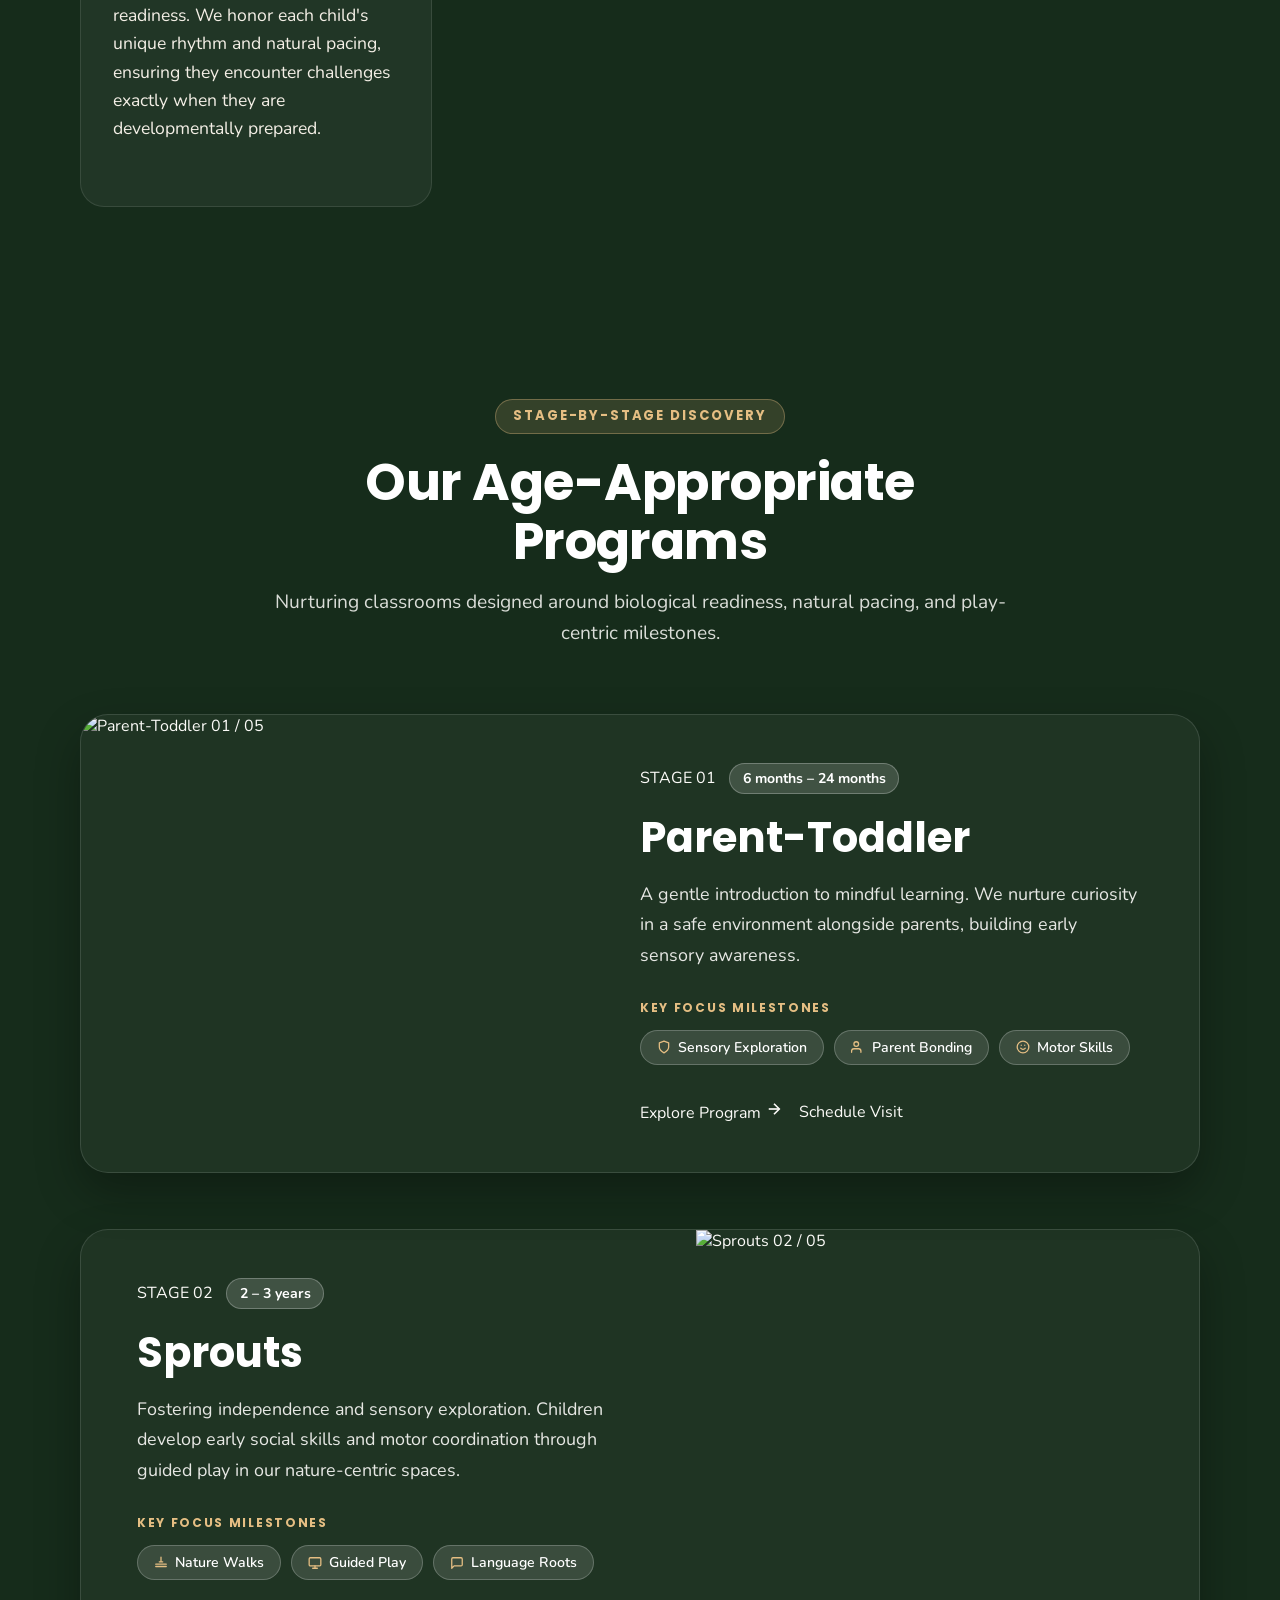
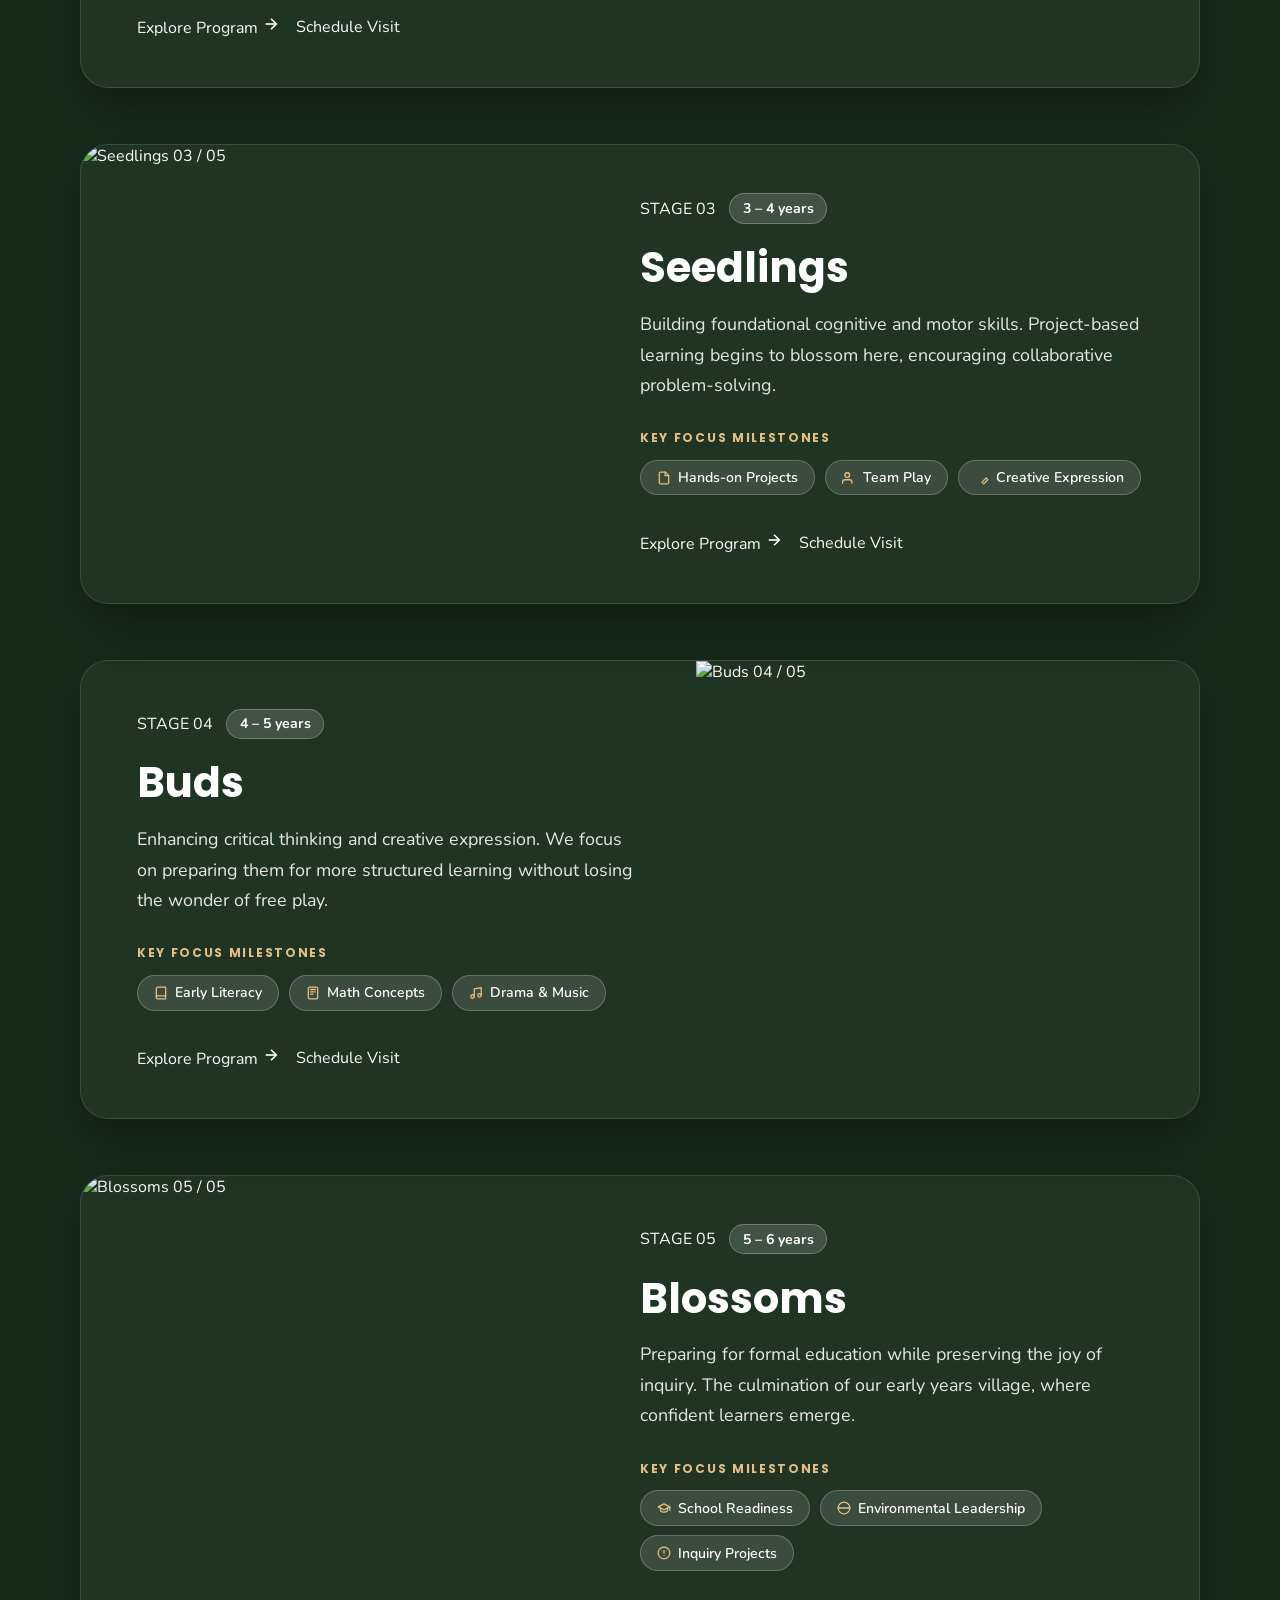
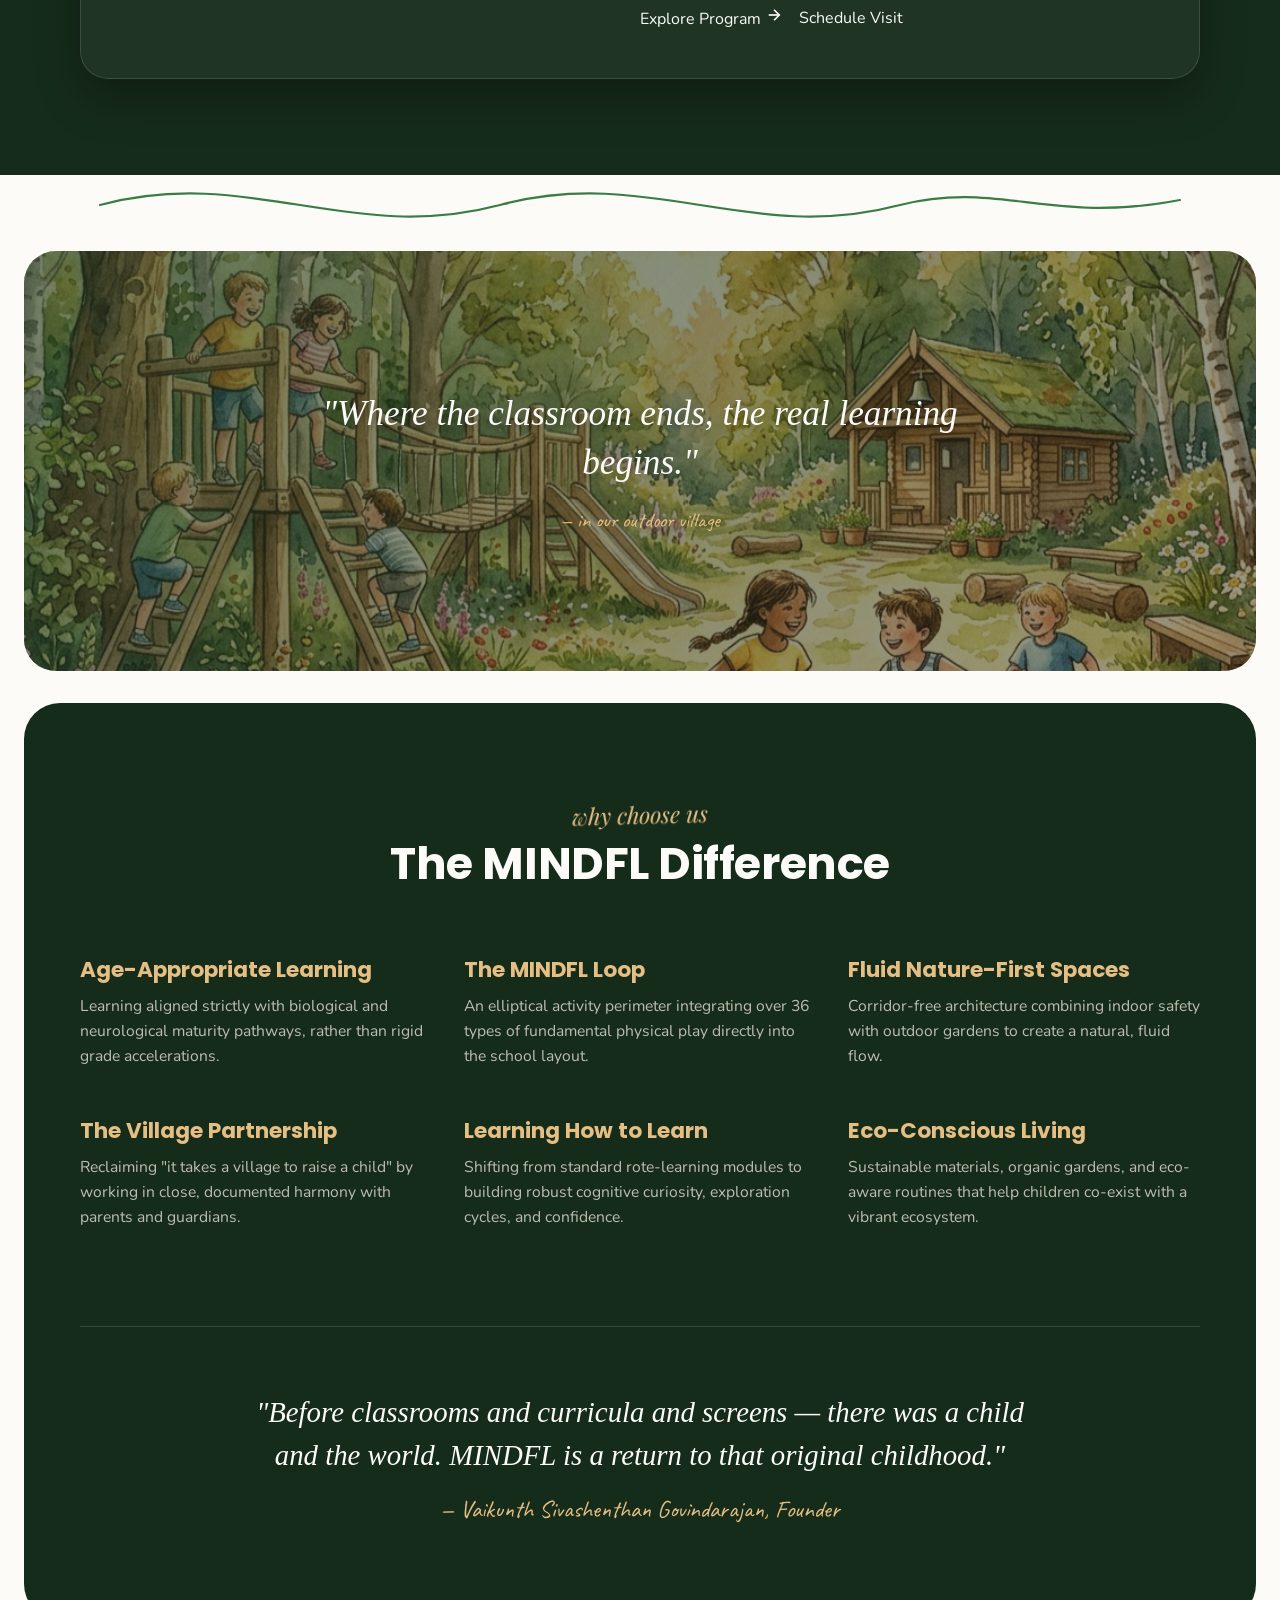
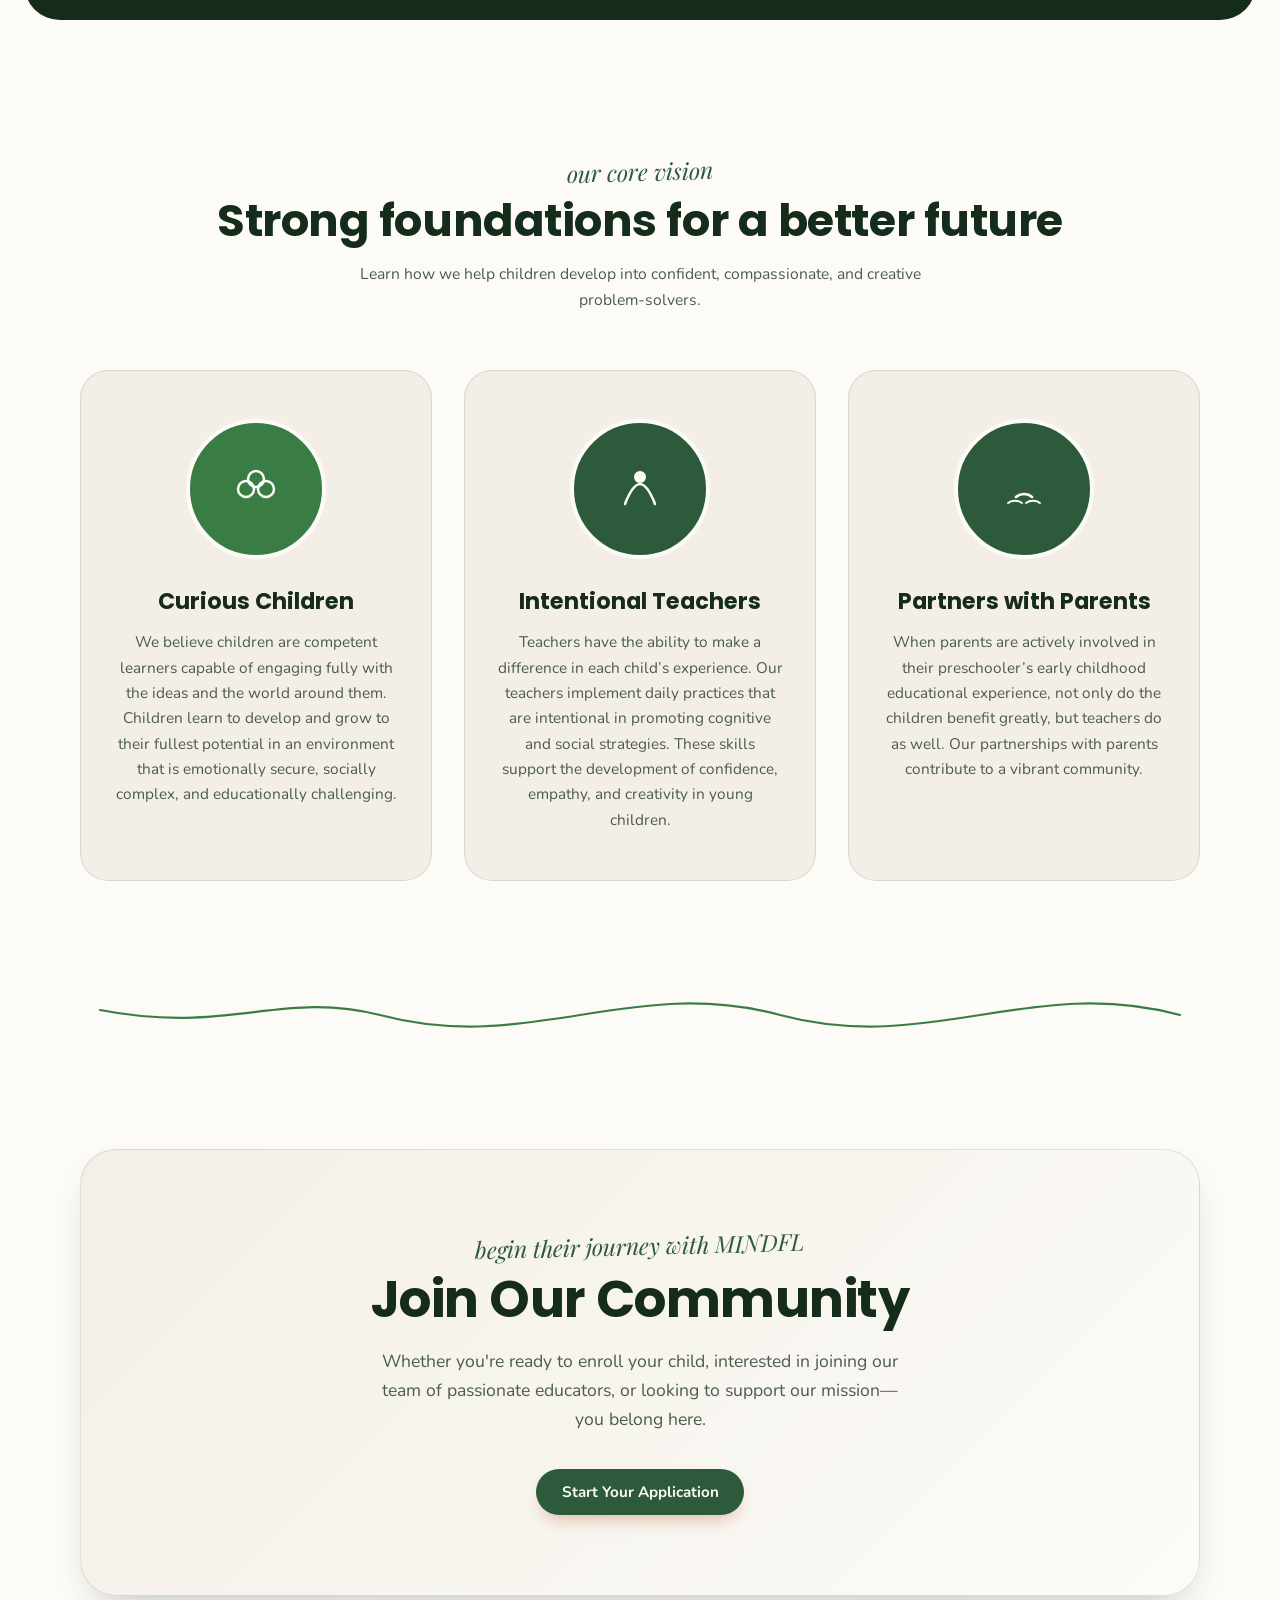
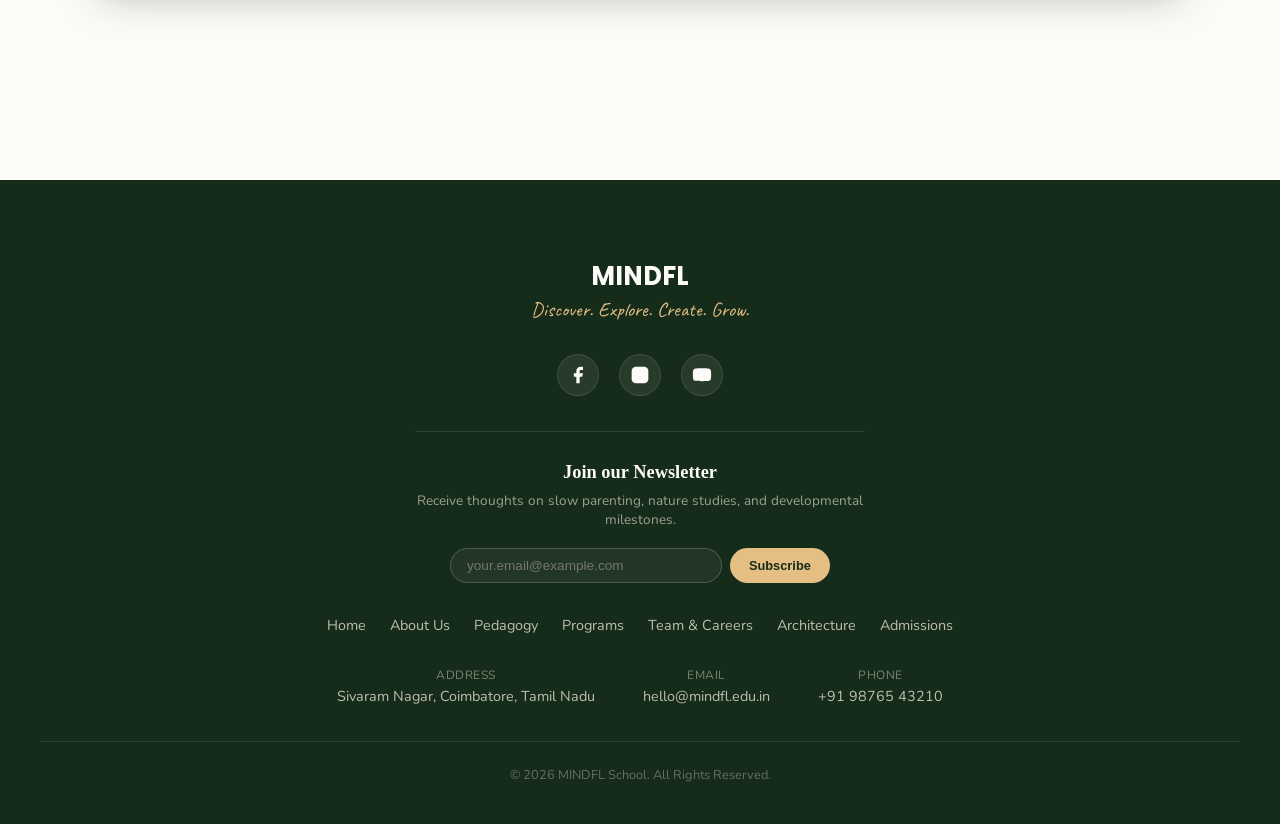
==== commit e20b2c52: "Remove parallax animation from programs section; replace with clean, highly readable 2-column layout" ====
--- a/index.html
+++ b/index.html
@@ -5,7 +5,7 @@
   <meta name="viewport" content="width=device-width, initial-scale=1.0">
   <meta name="description" content="MINDFL School — A progressive learning village for the early years in Sivaram Nagar, Coimbatore. Inspired by nature, play, and mindful exploration.">
   <title>MINDFL — A Progressive Learning Village for the Early Years</title>
-  <link rel="stylesheet" href="index.css?v=14.0">
+  <link rel="stylesheet" href="index.css?v=16.0">
   <style id="hero-parallax-inline-css">
     .hero-section {
       min-height: 100vh !important;
@@ -381,161 +381,149 @@
 
   </div><!-- /.wrap CLOSED before sticky section -->
 
-  <!-- FULL-SCREEN CARD STACK PARALLAX SECTION: Our Age-Appropriate Programs -->
-  <section id="programs-section" class="programs-card-stack-section">
-
-    <!-- Section Intro Header -->
-    <div class="prog-stack-intro">
-      <span class="prog-stack-eyebrow">STAGE-BY-STAGE DISCOVERY</span>
-      <h2 class="prog-stack-heading">Our Age-Appropriate Programs</h2>
-      <p class="prog-stack-subtext">Nurturing classrooms designed around biological readiness, natural pacing, and play-centric milestones.</p>
+  <!-- OUR AGE-APPROPRIATE PROGRAMS SECTION (Clean Standard Layout) -->
+  <section id="programs-section" class="programs-clean-section">
+    <div class="inner">
+      <div class="prog-clean-header">
+        <span class="prog-clean-eyebrow">STAGE-BY-STAGE DISCOVERY</span>
+        <h2 class="prog-clean-heading">Our Age-Appropriate Programs</h2>
+        <p class="prog-clean-subtext">Nurturing classrooms designed around biological readiness, natural pacing, and play-centric milestones.</p>
+      </div>
+
+      <div class="prog-clean-grid">
+
+        <!-- Program 1 -->
+        <div class="prog-clean-card">
+          <div class="prog-clean-img-wrap">
+            <img src="https://images.unsplash.com/photo-1502086223501-7ea6ecd79368?auto=format&fit=crop&q=75&w=900&fm=webp" alt="Parent-Toddler" loading="lazy" decoding="async" />
+            <span class="prog-clean-img-badge">01 / 05</span>
+          </div>
+          <div class="prog-clean-content">
+            <div class="prog-clean-meta">
+              <span class="prog-clean-stage">STAGE 01</span>
+              <span class="prog-clean-age">6 months – 24 months</span>
+            </div>
+            <h3 class="prog-clean-title">Parent-Toddler</h3>
+            <p class="prog-clean-desc">A gentle introduction to mindful learning. We nurture curiosity in a safe environment alongside parents, building early sensory awareness.</p>
+            <div class="prog-clean-milestones-label">KEY FOCUS MILESTONES</div>
+            <div class="prog-clean-pills">
+              <span><svg width="14" height="14" viewBox="0 0 24 24" fill="none" stroke="currentColor" stroke-width="2.2" stroke-linecap="round" stroke-linejoin="round"><path d="M12 22s8-4 8-10V5l-8-3-8 3v7c0 6 8 10 8 10z"/></svg> Sensory Exploration</span>
+              <span><svg width="14" height="14" viewBox="0 0 24 24" fill="none" stroke="currentColor" stroke-width="2.2" stroke-linecap="round" stroke-linejoin="round"><path d="M17 21v-2a4 4 0 0 0-4-4H5a4 4 0 0 0-4 4v2"/><circle cx="9" cy="7" r="4"/></svg> Parent Bonding</span>
+              <span><svg width="14" height="14" viewBox="0 0 24 24" fill="none" stroke="currentColor" stroke-width="2.2" stroke-linecap="round" stroke-linejoin="round"><circle cx="12" cy="12" r="10"/><path d="M8 14s1.5 2 4 2 4-2 4-2M9 9h.01M15 9h.01"/></svg> Motor Skills</span>
+            </div>
+            <div class="prog-clean-actions">
+              <a href="programs.html?tab=toddler" class="prog-btn-primary">Explore Program <svg width="18" height="18" viewBox="0 0 24 24" fill="none" stroke="currentColor" stroke-width="2.2"><line x1="5" y1="12" x2="19" y2="12"/><polyline points="12 5 19 12 12 19"/></svg></a>
+              <a href="about.html#visit" class="prog-btn-secondary">Schedule Visit</a>
+            </div>
+          </div>
+        </div>
+
+        <!-- Program 2 -->
+        <div class="prog-clean-card">
+          <div class="prog-clean-img-wrap">
+            <img src="https://images.unsplash.com/photo-1472162072942-cd5147eb39bd?auto=format&fit=crop&q=75&w=900&fm=webp" alt="Sprouts" loading="lazy" decoding="async" />
+            <span class="prog-clean-img-badge">02 / 05</span>
+          </div>
+          <div class="prog-clean-content">
+            <div class="prog-clean-meta">
+              <span class="prog-clean-stage">STAGE 02</span>
+              <span class="prog-clean-age">2 – 3 years</span>
+            </div>
+            <h3 class="prog-clean-title">Sprouts</h3>
+            <p class="prog-clean-desc">Fostering independence and sensory exploration. Children develop early social skills and motor coordination through guided play in our nature-centric spaces.</p>
+            <div class="prog-clean-milestones-label">KEY FOCUS MILESTONES</div>
+            <div class="prog-clean-pills">
+              <span><svg width="14" height="14" viewBox="0 0 24 24" fill="none" stroke="currentColor" stroke-width="2.2" stroke-linecap="round" stroke-linejoin="round"><path d="M3 18h18M3 14h18M9 10h6M12 2v8"/></svg> Nature Walks</span>
+              <span><svg width="14" height="14" viewBox="0 0 24 24" fill="none" stroke="currentColor" stroke-width="2.2" stroke-linecap="round" stroke-linejoin="round"><rect x="2" y="3" width="20" height="14" rx="2"/><path d="M8 21h8M12 17v4"/></svg> Guided Play</span>
+              <span><svg width="14" height="14" viewBox="0 0 24 24" fill="none" stroke="currentColor" stroke-width="2.2" stroke-linecap="round" stroke-linejoin="round"><path d="M21 15a2 2 0 0 1-2 2H7l-4 4V5a2 2 0 0 1 2-2h14a2 2 0 0 1 2 2z"/></svg> Language Roots</span>
+            </div>
+            <div class="prog-clean-actions">
+              <a href="programs.html?tab=sprouts" class="prog-btn-primary">Explore Program <svg width="18" height="18" viewBox="0 0 24 24" fill="none" stroke="currentColor" stroke-width="2.2"><line x1="5" y1="12" x2="19" y2="12"/><polyline points="12 5 19 12 12 19"/></svg></a>
+              <a href="about.html#visit" class="prog-btn-secondary">Schedule Visit</a>
+            </div>
+          </div>
+        </div>
+
+        <!-- Program 3 -->
+        <div class="prog-clean-card">
+          <div class="prog-clean-img-wrap">
+            <img src="https://images.unsplash.com/photo-1503454537195-1dcabb73ffb9?auto=format&fit=crop&q=75&w=900&fm=webp" alt="Seedlings" loading="lazy" decoding="async" />
+            <span class="prog-clean-img-badge">03 / 05</span>
+          </div>
+          <div class="prog-clean-content">
+            <div class="prog-clean-meta">
+              <span class="prog-clean-stage">STAGE 03</span>
+              <span class="prog-clean-age">3 – 4 years</span>
+            </div>
+            <h3 class="prog-clean-title">Seedlings</h3>
+            <p class="prog-clean-desc">Building foundational cognitive and motor skills. Project-based learning begins to blossom here, encouraging collaborative problem-solving.</p>
+            <div class="prog-clean-milestones-label">KEY FOCUS MILESTONES</div>
+            <div class="prog-clean-pills">
+              <span><svg width="14" height="14" viewBox="0 0 24 24" fill="none" stroke="currentColor" stroke-width="2.2" stroke-linecap="round" stroke-linejoin="round"><path d="M14.5 2H6a2 2 0 0 0-2 2v16a2 2 0 0 0 2 2h12a2 2 0 0 0 2-2V7.5L14.5 2z"/><polyline points="14 2 14 8 20 8"/></svg> Hands-on Projects</span>
+              <span><svg width="14" height="14" viewBox="0 0 24 24" fill="none" stroke="currentColor" stroke-width="2.2" stroke-linecap="round" stroke-linejoin="round"><path d="M17 21v-2a4 4 0 0 0-4-4H5a4 4 0 0 0-4 4v2"/><circle cx="9" cy="7" r="4"/></svg> Team Play</span>
+              <span><svg width="14" height="14" viewBox="0 0 24 24" fill="none" stroke="currentColor" stroke-width="2.2" stroke-linecap="round" stroke-linejoin="round"><path d="M12 19l7-7 3 3-7 7-3-3z"/></svg> Creative Expression</span>
+            </div>
+            <div class="prog-clean-actions">
+              <a href="programs.html?tab=seedlings" class="prog-btn-primary">Explore Program <svg width="18" height="18" viewBox="0 0 24 24" fill="none" stroke="currentColor" stroke-width="2.2"><line x1="5" y1="12" x2="19" y2="12"/><polyline points="12 5 19 12 12 19"/></svg></a>
+              <a href="about.html#visit" class="prog-btn-secondary">Schedule Visit</a>
+            </div>
+          </div>
+        </div>
+
+        <!-- Program 4 -->
+        <div class="prog-clean-card">
+          <div class="prog-clean-img-wrap">
+            <img src="https://images.unsplash.com/photo-1587654780291-39c9404d746b?auto=format&fit=crop&q=75&w=900&fm=webp" alt="Buds" loading="lazy" decoding="async" />
+            <span class="prog-clean-img-badge">04 / 05</span>
+          </div>
+          <div class="prog-clean-content">
+            <div class="prog-clean-meta">
+              <span class="prog-clean-stage">STAGE 04</span>
+              <span class="prog-clean-age">4 – 5 years</span>
+            </div>
+            <h3 class="prog-clean-title">Buds</h3>
+            <p class="prog-clean-desc">Enhancing critical thinking and creative expression. We focus on preparing them for more structured learning without losing the wonder of free play.</p>
+            <div class="prog-clean-milestones-label">KEY FOCUS MILESTONES</div>
+            <div class="prog-clean-pills">
+              <span><svg width="14" height="14" viewBox="0 0 24 24" fill="none" stroke="currentColor" stroke-width="2.2" stroke-linecap="round" stroke-linejoin="round"><path d="M4 19.5A2.5 2.5 0 0 1 6.5 17H20"/><path d="M6.5 2H20v20H6.5A2.5 2.5 0 0 1 4 19.5v-15A2.5 2.5 0 0 1 6.5 2z"/></svg> Early Literacy</span>
+              <span><svg width="14" height="14" viewBox="0 0 24 24" fill="none" stroke="currentColor" stroke-width="2.2" stroke-linecap="round" stroke-linejoin="round"><rect x="4" y="2" width="16" height="20" rx="2"/><path d="M8 6h8M8 10h8M8 14h4"/></svg> Math Concepts</span>
+              <span><svg width="14" height="14" viewBox="0 0 24 24" fill="none" stroke="currentColor" stroke-width="2.2" stroke-linecap="round" stroke-linejoin="round"><path d="M9 18V5l12-2v13"/><circle cx="6" cy="18" r="3"/><circle cx="18" cy="16" r="3"/></svg> Drama &amp; Music</span>
+            </div>
+            <div class="prog-clean-actions">
+              <a href="programs.html?tab=buds" class="prog-btn-primary">Explore Program <svg width="18" height="18" viewBox="0 0 24 24" fill="none" stroke="currentColor" stroke-width="2.2"><line x1="5" y1="12" x2="19" y2="12"/><polyline points="12 5 19 12 12 19"/></svg></a>
+              <a href="about.html#visit" class="prog-btn-secondary">Schedule Visit</a>
+            </div>
+          </div>
+        </div>
+
+        <!-- Program 5 -->
+        <div class="prog-clean-card">
+          <div class="prog-clean-img-wrap">
+            <img src="https://images.unsplash.com/photo-1544717305-2782549b5136?auto=format&fit=crop&q=75&w=900&fm=webp" alt="Blossoms" loading="lazy" decoding="async" />
+            <span class="prog-clean-img-badge">05 / 05</span>
+          </div>
+          <div class="prog-clean-content">
+            <div class="prog-clean-meta">
+              <span class="prog-clean-stage">STAGE 05</span>
+              <span class="prog-clean-age">5 – 6 years</span>
+            </div>
+            <h3 class="prog-clean-title">Blossoms</h3>
+            <p class="prog-clean-desc">Preparing for formal education while preserving the joy of inquiry. The culmination of our early years village, where confident learners emerge.</p>
+            <div class="prog-clean-milestones-label">KEY FOCUS MILESTONES</div>
+            <div class="prog-clean-pills">
+              <span><svg width="14" height="14" viewBox="0 0 24 24" fill="none" stroke="currentColor" stroke-width="2.2" stroke-linecap="round" stroke-linejoin="round"><path d="M22 10v6M2 10l10-5 10 5-10 5z"/><path d="M6 12v5c3 3 9 3 12 0v-5"/></svg> School Readiness</span>
+              <span><svg width="14" height="14" viewBox="0 0 24 24" fill="none" stroke="currentColor" stroke-width="2.2" stroke-linecap="round" stroke-linejoin="round"><circle cx="12" cy="12" r="10"/><path d="M2 12h20"/></svg> Environmental Leadership</span>
+              <span><svg width="14" height="14" viewBox="0 0 24 24" fill="none" stroke="currentColor" stroke-width="2.2" stroke-linecap="round" stroke-linejoin="round"><circle cx="12" cy="12" r="10"/><path d="M12 8v4M12 16h.01"/></svg> Inquiry Projects</span>
+            </div>
+            <div class="prog-clean-actions">
+              <a href="programs.html?tab=blossoms" class="prog-btn-primary">Explore Program <svg width="18" height="18" viewBox="0 0 24 24" fill="none" stroke="currentColor" stroke-width="2.2"><line x1="5" y1="12" x2="19" y2="12"/><polyline points="12 5 19 12 12 19"/></svg></a>
+              <a href="about.html#visit" class="prog-btn-secondary">Schedule Visit</a>
+            </div>
+          </div>
+        </div>
+
+      </div>
     </div>
-
-    <!-- Card 1: Parent-Toddler -->
-    <div class="prog-card" id="prog-card-0">
-      <div class="prog-card-bg">
-        <img src="https://images.unsplash.com/photo-1502086223501-7ea6ecd79368?auto=format&fit=crop&q=75&w=1000&fm=webp" alt="Parent-Toddler" loading="eager" decoding="async" />
-        <div class="prog-card-overlay"></div>
-      </div>
-      <div class="prog-card-inner-box">
-        <div class="prog-card-header">
-          <div class="prog-card-meta">
-            <span class="prog-card-badge"><svg width="14" height="14" viewBox="0 0 24 24" fill="none" stroke="currentColor" stroke-width="2"><path d="M12 2v20M17 5H9.5a3.5 3.5 0 0 0 0 7h5a3.5 3.5 0 0 1 0 7H6"/></svg> STAGE 01 OF 05</span>
-            <span class="prog-card-age-pill">6 months – 24 months</span>
-          </div>
-          <div class="prog-card-step"><span class="step-num">01</span><span class="step-total">/ 05</span></div>
-        </div>
-        <h3 class="prog-card-title">Parent-Toddler</h3>
-        <p class="prog-card-desc">A gentle introduction to mindful learning. We nurture curiosity in a safe environment alongside parents, building early sensory awareness.</p>
-        <div class="prog-card-milestones-label">KEY FOCUS MILESTONES</div>
-        <div class="prog-card-pills">
-          <span><svg width="14" height="14" viewBox="0 0 24 24" fill="none" stroke="currentColor" stroke-width="2.2" stroke-linecap="round" stroke-linejoin="round"><path d="M12 22s8-4 8-10V5l-8-3-8 3v7c0 6 8 10 8 10z"/></svg> Sensory Exploration</span>
-          <span><svg width="14" height="14" viewBox="0 0 24 24" fill="none" stroke="currentColor" stroke-width="2.2" stroke-linecap="round" stroke-linejoin="round"><path d="M17 21v-2a4 4 0 0 0-4-4H5a4 4 0 0 0-4 4v2"/><circle cx="9" cy="7" r="4"/></svg> Parent Bonding</span>
-          <span><svg width="14" height="14" viewBox="0 0 24 24" fill="none" stroke="currentColor" stroke-width="2.2" stroke-linecap="round" stroke-linejoin="round"><circle cx="12" cy="12" r="10"/><path d="M8 14s1.5 2 4 2 4-2 4-2M9 9h.01M15 9h.01"/></svg> Motor Skills</span>
-        </div>
-        <div class="prog-card-actions">
-          <a href="programs.html?tab=toddler" class="prog-btn-primary">Explore Program <svg width="18" height="18" viewBox="0 0 24 24" fill="none" stroke="currentColor" stroke-width="2.2"><line x1="5" y1="12" x2="19" y2="12"/><polyline points="12 5 19 12 12 19"/></svg></a>
-          <a href="about.html#visit" class="prog-btn-secondary">Schedule Visit</a>
-        </div>
-      </div>
-    </div>
-
-    <!-- Card 2: Sprouts -->
-    <div class="prog-card" id="prog-card-1">
-      <div class="prog-card-bg">
-        <img src="https://images.unsplash.com/photo-1472162072942-cd5147eb39bd?auto=format&fit=crop&q=75&w=1000&fm=webp" alt="Sprouts" loading="lazy" decoding="async" />
-        <div class="prog-card-overlay"></div>
-      </div>
-      <div class="prog-card-inner-box">
-        <div class="prog-card-header">
-          <div class="prog-card-meta">
-            <span class="prog-card-badge"><svg width="14" height="14" viewBox="0 0 24 24" fill="none" stroke="currentColor" stroke-width="2"><path d="M12 2v20M17 5H9.5a3.5 3.5 0 0 0 0 7h5a3.5 3.5 0 0 1 0 7H6"/></svg> STAGE 02 OF 05</span>
-            <span class="prog-card-age-pill">2 – 3 years</span>
-          </div>
-          <div class="prog-card-step"><span class="step-num">02</span><span class="step-total">/ 05</span></div>
-        </div>
-        <h3 class="prog-card-title">Sprouts</h3>
-        <p class="prog-card-desc">Fostering independence and sensory exploration. Children develop early social skills and motor coordination through guided play in our nature-centric spaces.</p>
-        <div class="prog-card-milestones-label">KEY FOCUS MILESTONES</div>
-        <div class="prog-card-pills">
-          <span><svg width="14" height="14" viewBox="0 0 24 24" fill="none" stroke="currentColor" stroke-width="2.2" stroke-linecap="round" stroke-linejoin="round"><path d="M3 18h18M3 14h18M9 10h6M12 2v8"/></svg> Nature Walks</span>
-          <span><svg width="14" height="14" viewBox="0 0 24 24" fill="none" stroke="currentColor" stroke-width="2.2" stroke-linecap="round" stroke-linejoin="round"><rect x="2" y="3" width="20" height="14" rx="2"/><path d="M8 21h8M12 17v4"/></svg> Guided Play</span>
-          <span><svg width="14" height="14" viewBox="0 0 24 24" fill="none" stroke="currentColor" stroke-width="2.2" stroke-linecap="round" stroke-linejoin="round"><path d="M21 15a2 2 0 0 1-2 2H7l-4 4V5a2 2 0 0 1 2-2h14a2 2 0 0 1 2 2z"/></svg> Language Roots</span>
-        </div>
-        <div class="prog-card-actions">
-          <a href="programs.html?tab=sprouts" class="prog-btn-primary">Explore Program <svg width="18" height="18" viewBox="0 0 24 24" fill="none" stroke="currentColor" stroke-width="2.2"><line x1="5" y1="12" x2="19" y2="12"/><polyline points="12 5 19 12 12 19"/></svg></a>
-          <a href="about.html#visit" class="prog-btn-secondary">Schedule Visit</a>
-        </div>
-      </div>
-    </div>
-
-    <!-- Card 3: Seedlings -->
-    <div class="prog-card" id="prog-card-2">
-      <div class="prog-card-bg">
-        <img src="https://images.unsplash.com/photo-1503454537195-1dcabb73ffb9?auto=format&fit=crop&q=75&w=1000&fm=webp" alt="Seedlings" loading="lazy" decoding="async" />
-        <div class="prog-card-overlay"></div>
-      </div>
-      <div class="prog-card-inner-box">
-        <div class="prog-card-header">
-          <div class="prog-card-meta">
-            <span class="prog-card-badge"><svg width="14" height="14" viewBox="0 0 24 24" fill="none" stroke="currentColor" stroke-width="2"><path d="M12 2v20M17 5H9.5a3.5 3.5 0 0 0 0 7h5a3.5 3.5 0 0 1 0 7H6"/></svg> STAGE 03 OF 05</span>
-            <span class="prog-card-age-pill">3 – 4 years</span>
-          </div>
-          <div class="prog-card-step"><span class="step-num">03</span><span class="step-total">/ 05</span></div>
-        </div>
-        <h3 class="prog-card-title">Seedlings</h3>
-        <p class="prog-card-desc">Building foundational cognitive and motor skills. Project-based learning begins to blossom here, encouraging collaborative problem-solving.</p>
-        <div class="prog-card-milestones-label">KEY FOCUS MILESTONES</div>
-        <div class="prog-card-pills">
-          <span><svg width="14" height="14" viewBox="0 0 24 24" fill="none" stroke="currentColor" stroke-width="2.2" stroke-linecap="round" stroke-linejoin="round"><path d="M14.5 2H6a2 2 0 0 0-2 2v16a2 2 0 0 0 2 2h12a2 2 0 0 0 2-2V7.5L14.5 2z"/><polyline points="14 2 14 8 20 8"/></svg> Hands-on Projects</span>
-          <span><svg width="14" height="14" viewBox="0 0 24 24" fill="none" stroke="currentColor" stroke-width="2.2" stroke-linecap="round" stroke-linejoin="round"><path d="M17 21v-2a4 4 0 0 0-4-4H5a4 4 0 0 0-4 4v2"/><circle cx="9" cy="7" r="4"/></svg> Team Play</span>
-          <span><svg width="14" height="14" viewBox="0 0 24 24" fill="none" stroke="currentColor" stroke-width="2.2" stroke-linecap="round" stroke-linejoin="round"><path d="M12 19l7-7 3 3-7 7-3-3z"/></svg> Creative Expression</span>
-        </div>
-        <div class="prog-card-actions">
-          <a href="programs.html?tab=seedlings" class="prog-btn-primary">Explore Program <svg width="18" height="18" viewBox="0 0 24 24" fill="none" stroke="currentColor" stroke-width="2.2"><line x1="5" y1="12" x2="19" y2="12"/><polyline points="12 5 19 12 12 19"/></svg></a>
-          <a href="about.html#visit" class="prog-btn-secondary">Schedule Visit</a>
-        </div>
-      </div>
-    </div>
-
-    <!-- Card 4: Buds -->
-    <div class="prog-card" id="prog-card-3">
-      <div class="prog-card-bg">
-        <img src="https://images.unsplash.com/photo-1587654780291-39c9404d746b?auto=format&fit=crop&q=75&w=1000&fm=webp" alt="Buds" loading="lazy" decoding="async" />
-        <div class="prog-card-overlay"></div>
-      </div>
-      <div class="prog-card-inner-box">
-        <div class="prog-card-header">
-          <div class="prog-card-meta">
-            <span class="prog-card-badge"><svg width="14" height="14" viewBox="0 0 24 24" fill="none" stroke="currentColor" stroke-width="2"><path d="M12 2v20M17 5H9.5a3.5 3.5 0 0 0 0 7h5a3.5 3.5 0 0 1 0 7H6"/></svg> STAGE 04 OF 05</span>
-            <span class="prog-card-age-pill">4 – 5 years</span>
-          </div>
-          <div class="prog-card-step"><span class="step-num">04</span><span class="step-total">/ 05</span></div>
-        </div>
-        <h3 class="prog-card-title">Buds</h3>
-        <p class="prog-card-desc">Enhancing critical thinking and creative expression. We focus on preparing them for more structured learning without losing the wonder of free play.</p>
-        <div class="prog-card-milestones-label">KEY FOCUS MILESTONES</div>
-        <div class="prog-card-pills">
-          <span><svg width="14" height="14" viewBox="0 0 24 24" fill="none" stroke="currentColor" stroke-width="2.2" stroke-linecap="round" stroke-linejoin="round"><path d="M4 19.5A2.5 2.5 0 0 1 6.5 17H20"/><path d="M6.5 2H20v20H6.5A2.5 2.5 0 0 1 4 19.5v-15A2.5 2.5 0 0 1 6.5 2z"/></svg> Early Literacy</span>
-          <span><svg width="14" height="14" viewBox="0 0 24 24" fill="none" stroke="currentColor" stroke-width="2.2" stroke-linecap="round" stroke-linejoin="round"><rect x="4" y="2" width="16" height="20" rx="2"/><path d="M8 6h8M8 10h8M8 14h4"/></svg> Math Concepts</span>
-          <span><svg width="14" height="14" viewBox="0 0 24 24" fill="none" stroke="currentColor" stroke-width="2.2" stroke-linecap="round" stroke-linejoin="round"><path d="M9 18V5l12-2v13"/><circle cx="6" cy="18" r="3"/><circle cx="18" cy="16" r="3"/></svg> Drama &amp; Music</span>
-        </div>
-        <div class="prog-card-actions">
-          <a href="programs.html?tab=buds" class="prog-btn-primary">Explore Program <svg width="18" height="18" viewBox="0 0 24 24" fill="none" stroke="currentColor" stroke-width="2.2"><line x1="5" y1="12" x2="19" y2="12"/><polyline points="12 5 19 12 12 19"/></svg></a>
-          <a href="about.html#visit" class="prog-btn-secondary">Schedule Visit</a>
-        </div>
-      </div>
-    </div>
-
-    <!-- Card 5: Blossoms -->
-    <div class="prog-card" id="prog-card-4">
-      <div class="prog-card-bg">
-        <img src="https://images.unsplash.com/photo-1544717305-2782549b5136?auto=format&fit=crop&q=75&w=1000&fm=webp" alt="Blossoms" loading="lazy" decoding="async" />
-        <div class="prog-card-overlay"></div>
-      </div>
-      <div class="prog-card-inner-box">
-        <div class="prog-card-header">
-          <div class="prog-card-meta">
-            <span class="prog-card-badge"><svg width="14" height="14" viewBox="0 0 24 24" fill="none" stroke="currentColor" stroke-width="2"><path d="M12 2v20M17 5H9.5a3.5 3.5 0 0 0 0 7h5a3.5 3.5 0 0 1 0 7H6"/></svg> STAGE 05 OF 05</span>
-            <span class="prog-card-age-pill">5 – 6 years</span>
-          </div>
-          <div class="prog-card-step"><span class="step-num">05</span><span class="step-total">/ 05</span></div>
-        </div>
-        <h3 class="prog-card-title">Blossoms</h3>
-        <p class="prog-card-desc">Preparing for formal education while preserving the joy of inquiry. The culmination of our early years village, where confident learners emerge.</p>
-        <div class="prog-card-milestones-label">KEY FOCUS MILESTONES</div>
-        <div class="prog-card-pills">
-          <span><svg width="14" height="14" viewBox="0 0 24 24" fill="none" stroke="currentColor" stroke-width="2.2" stroke-linecap="round" stroke-linejoin="round"><path d="M22 10v6M2 10l10-5 10 5-10 5z"/><path d="M6 12v5c3 3 9 3 12 0v-5"/></svg> School Readiness</span>
-          <span><svg width="14" height="14" viewBox="0 0 24 24" fill="none" stroke="currentColor" stroke-width="2.2" stroke-linecap="round" stroke-linejoin="round"><circle cx="12" cy="12" r="10"/><path d="M2 12h20"/></svg> Environmental Leadership</span>
-          <span><svg width="14" height="14" viewBox="0 0 24 24" fill="none" stroke="currentColor" stroke-width="2.2" stroke-linecap="round" stroke-linejoin="round"><circle cx="12" cy="12" r="10"/><path d="M12 8v4M12 16h.01"/></svg> Inquiry Projects</span>
-        </div>
-        <div class="prog-card-actions">
-          <a href="programs.html?tab=blossoms" class="prog-btn-primary">Explore Program <svg width="18" height="18" viewBox="0 0 24 24" fill="none" stroke="currentColor" stroke-width="2.2"><line x1="5" y1="12" x2="19" y2="12"/><polyline points="12 5 19 12 12 19"/></svg></a>
-          <a href="about.html#visit" class="prog-btn-secondary">Schedule Visit</a>
-        </div>
-      </div>
-    </div>
-
   </section><!-- end #programs-section -->
 
   <div class="wrap"><!-- .wrap REOPENED after sticky section -->
@@ -747,6 +735,6 @@
   <script src="https://cdnjs.cloudflare.com/ajax/libs/gsap/3.12.2/gsap.min.js"></script>
   <script src="https://cdnjs.cloudflare.com/ajax/libs/gsap/3.12.2/ScrollTrigger.min.js"></script>
 
-  <script src="index.js?v=14.0"></script>
+  <script src="index.js?v=16.0"></script>
 </body>
 </html>
--- a/index.css
+++ b/index.css
@@ -1790,28 +1790,23 @@
 }
 
 /* ==========================================================================
-   FULL-SCREEN CARD STACK PARALLAX SECTION — Age-Appropriate Programs
+   CLEAN NON-PARALLAX AGE-APPROPRIATE PROGRAMS SECTION
    ========================================================================== */
-/* ==========================================================================
-   FULL-SCREEN CARD STACK PARALLAX SECTION — Age-Appropriate Programs
-   ========================================================================== */
-.programs-card-stack-section {
+.programs-clean-section {
   position: relative;
   width: 100%;
   background: var(--forest-deep, #162c1b);
-  padding: 0 0 5rem 0;
-}
-
-/* Section Header Banner */
-.prog-stack-intro {
+  padding: 6rem 1.5rem;
+  color: var(--paper, #fcfbf8);
+}
+
+.prog-clean-header {
   text-align: center;
   max-width: 780px;
-  margin: 0 auto;
-  padding: 5rem 1.5rem 3rem 1.5rem;
-  color: var(--paper, #fcfbf8);
-}
-
-.prog-stack-eyebrow {
+  margin: 0 auto 4rem;
+}
+
+.prog-clean-eyebrow {
   display: inline-block;
   font-family: 'Poppins', sans-serif;
   font-size: 0.82rem;
@@ -1826,7 +1821,7 @@
   margin-bottom: 1.2rem;
 }
 
-.prog-stack-heading {
+.prog-clean-heading {
   font-family: 'Poppins', sans-serif;
   font-size: clamp(2.2rem, 5vw, 3.2rem);
   font-weight: 700;
@@ -1835,7 +1830,7 @@
   line-height: 1.15;
 }
 
-.prog-stack-subtext {
+.prog-clean-subtext {
   font-family: 'Nunito', sans-serif;
   font-size: clamp(1.05rem, 2vw, 1.2rem);
   line-height: 1.65;
@@ -1843,116 +1838,73 @@
   margin: 0;
 }
 
-/* ─── STICKY CARD DECK WITH PEEKING OFFSETS ─── */
-.prog-card {
-  position: sticky;
-  height: calc(100vh - 70px);
-  min-height: 580px;
-  width: 100%;
+.prog-clean-grid {
+  display: flex;
+  flex-direction: column;
+  gap: 3.5rem;
+  max-width: var(--max-width, 1200px);
+  margin: 0 auto;
+}
+
+.prog-clean-card {
+  display: flex;
+  background: rgba(255, 255, 255, 0.04);
+  border: 1px solid rgba(255, 255, 255, 0.12);
+  border-radius: 28px;
   overflow: hidden;
-  display: flex;
-  align-items: center;
-  justify-content: center;
-  box-shadow: 0 -20px 50px rgba(0, 0, 0, 0.55);
-  border-radius: 32px 32px 0 0;
-  box-sizing: border-box;
-  margin-top: 0;
-  will-change: transform;
-  transform: translateZ(0);
-  -webkit-backface-visibility: hidden;
-  backface-visibility: hidden;
-}
-
-/* Progressive Sticky Top Offsets (Authentic Card Deck Peeking) */
-.prog-card:nth-child(2) { top: 70px; z-index: 1; }
-.prog-card:nth-child(3) { top: 90px; z-index: 2; }
-.prog-card:nth-child(4) { top: 110px; z-index: 3; }
-.prog-card:nth-child(5) { top: 130px; z-index: 4; }
-.prog-card:nth-child(6) { top: 150px; z-index: 5; }
-
-/* Full-Screen Background Image */
-.prog-card-bg {
-  position: absolute;
-  inset: 0;
-  width: 100%;
-  height: 100%;
-  z-index: 1;
-}
-
-.prog-card-bg img {
+  box-shadow: 0 20px 45px rgba(0, 0, 0, 0.3);
+  transition: transform 0.4s ease, border-color 0.4s ease, box-shadow 0.4s ease;
+}
+
+.prog-clean-card:hover {
+  transform: translateY(-4px);
+  border-color: rgba(229, 190, 131, 0.4);
+  box-shadow: 0 25px 55px rgba(0, 0, 0, 0.45);
+}
+
+.prog-clean-card:nth-child(even) {
+  flex-direction: row-reverse;
+}
+
+.prog-clean-img-wrap {
+  width: 45%;
+  min-height: 400px;
+  position: relative;
+  overflow: hidden;
+  flex-shrink: 0;
+}
+
+.prog-clean-img-wrap img {
   width: 100%;
   height: 100%;
   object-fit: cover;
   object-position: center;
-  transition: transform 1.2s cubic-bezier(0.2, 0.8, 0.2, 1);
-  will-change: transform;
-  transform: translateZ(0);
-}
-
-.prog-card:hover .prog-card-bg img {
-  transform: scale(1.03) translateZ(0);
-}
-
-/* Subtle Radial Overlay for Image Brilliance */
-.prog-card-overlay {
-  position: absolute;
-  inset: 0;
-  background: radial-gradient(circle at center, rgba(18, 36, 22, 0.25) 0%, rgba(14, 28, 17, 0.78) 100%);
-  z-index: 2;
-}
-
-/* Centered Glass Content Box */
-.prog-card-inner-box {
-  position: relative;
-  z-index: 5;
-  width: 90%;
-  max-width: 860px;
-  background: rgba(18, 36, 22, 0.84);
-  border: 1px solid rgba(255, 255, 255, 0.22);
-  border-radius: 24px;
-  padding: 2.8rem 3rem;
-  box-shadow: 0 25px 60px rgba(0, 0, 0, 0.5);
-  color: var(--paper, #fcfbf8);
-  margin: 0 auto;
-}
-
-@media (max-width: 768px) {
-  .prog-stack-intro {
-    padding: 3.5rem 1.2rem 2rem 1.2rem;
-  }
-  .prog-card {
-    top: 60px !important;
-    height: calc(100vh - 60px);
-    min-height: 520px;
-    border-radius: 24px 24px 0 0;
-  }
-  .prog-card-inner-box {
-    width: 93%;
-    padding: 1.8rem 1.4rem;
-    border-radius: 20px;
-  }
-}
-
-.prog-card-header {
-  display: flex;
-  align-items: center;
-  justify-content: space-between;
+  transition: transform 0.8s ease;
+}
+
+.prog-clean-card:hover .prog-clean-img-wrap img {
+  transform: scale(1.04);
+}
+
+.prog-clean-content {
+  flex: 1;
+  padding: 3rem 3.5rem;
+  display: flex;
+  flex-direction: column;
+  justify-content: center;
+}
+
+.prog-clean-meta {
+  display: flex;
+  align-items: center;
+  gap: 0.8rem;
   margin-bottom: 1.2rem;
   flex-wrap: wrap;
-  gap: 0.8rem;
-}
-
-.prog-card-meta {
-  display: flex;
-  align-items: center;
-  gap: 0.7rem;
-  flex-wrap: wrap;
-}
-
-.prog-card-badge {
+}
+
+.prog-clean-badge {
   display: inline-flex;
   align-items: center;
-  gap: 0.4rem;
   font-family: 'Poppins', sans-serif;
   font-size: 0.8rem;
   font-weight: 700;
@@ -1965,7 +1917,7 @@
   border-radius: 100px;
 }
 
-.prog-card-age-pill {
+.prog-clean-age {
   font-family: 'Nunito', sans-serif;
   font-size: 0.88rem;
   font-weight: 700;
@@ -1976,153 +1928,87 @@
   border-radius: 100px;
 }
 
-.prog-card-step {
+.prog-clean-title {
   font-family: 'Poppins', sans-serif;
-  color: #ffffff;
-  display: flex;
-  align-items: baseline;
-  gap: 0.2rem;
-  background: rgba(0, 0, 0, 0.35);
-  border: 1px solid rgba(255, 255, 255, 0.2);
-  padding: 0.35rem 0.8rem;
-  border-radius: 100px;
-}
-
-.step-num {
-  font-size: 1.1rem;
-  font-weight: 800;
-  color: var(--gold-soft, #e5be83);
-}
-
-.step-total {
-  font-size: 0.8rem;
-  font-weight: 600;
-  opacity: 0.75;
-}
-
-.prog-card-title {
-  font-family: 'Poppins', sans-serif;
-  font-size: clamp(2.2rem, 5vw, 3.4rem);
+  font-size: clamp(2rem, 3.5vw, 2.6rem);
   font-weight: 700;
   color: #ffffff;
-  margin: 0 0 0.8rem 0;
-  line-height: 1.1;
-}
-
-.prog-card-desc {
+  margin: 0 0 1rem 0;
+  line-height: 1.2;
+}
+
+.prog-clean-desc {
   font-family: 'Nunito', sans-serif;
-  font-size: clamp(1rem, 1.8vw, 1.18rem);
-  line-height: 1.65;
-  color: rgba(252, 251, 248, 0.92);
-  max-width: 720px;
-  margin: 0 0 1.5rem 0;
-}
-
-.prog-card-milestones-label {
+  font-size: clamp(1rem, 1.5vw, 1.12rem);
+  line-height: 1.7;
+  color: rgba(252, 251, 248, 0.9);
+  margin: 0 0 1.8rem 0;
+}
+
+.prog-clean-milestones-label {
   font-family: 'Poppins', sans-serif;
   font-size: 0.75rem;
   font-weight: 700;
   letter-spacing: 0.14em;
   color: var(--gold-soft, #e5be83);
-  margin-bottom: 0.7rem;
-}
-
-.prog-card-pills {
+  margin-bottom: 0.8rem;
+  text-transform: uppercase;
+}
+
+.prog-clean-pills {
   display: flex;
   flex-wrap: wrap;
   gap: 0.6rem;
-  margin-bottom: 2rem;
-}
-
-.prog-card-pills span {
+  margin-bottom: 2.2rem;
+}
+
+.prog-clean-pills span {
   display: inline-flex;
   align-items: center;
   gap: 0.45rem;
-  font-size: 0.86rem;
+  font-size: 0.88rem;
   font-weight: 600;
   color: #ffffff;
-  background: rgba(255, 255, 255, 0.14);
-  border: 1px solid rgba(255, 255, 255, 0.25);
-  padding: 0.4rem 0.9rem;
+  background: rgba(255, 255, 255, 0.12);
+  border: 1px solid rgba(255, 255, 255, 0.22);
+  padding: 0.45rem 1rem;
   border-radius: 100px;
   transition: all 0.3s ease;
 }
 
-.prog-card-pills span:hover {
-  background: rgba(255, 255, 255, 0.25);
+.prog-clean-pills span:hover {
+  background: rgba(255, 255, 255, 0.22);
   border-color: rgba(255, 255, 255, 0.45);
 }
 
-.prog-card-actions {
+.prog-clean-pills svg {
+  color: var(--gold-soft, #e5be83);
+  flex-shrink: 0;
+}
+
+.prog-clean-actions {
   display: flex;
   align-items: center;
   gap: 1rem;
   flex-wrap: wrap;
 }
 
-.prog-btn-primary {
-  display: inline-flex;
-  align-items: center;
-  gap: 0.6rem;
-  font-family: 'Poppins', sans-serif;
-  font-weight: 700;
-  font-size: 0.98rem;
-  color: #ffffff;
-  background: var(--forest, #2d5a3a);
-  padding: 0.85rem 1.7rem;
-  border-radius: 100px;
-  text-decoration: none;
-  border: 1px solid rgba(255, 255, 255, 0.3);
-  box-shadow: 0 8px 20px -5px rgba(0, 0, 0, 0.4);
-  transition: var(--transition);
-}
-
-.prog-btn-primary:hover {
-  background: #1b4332;
-  transform: translateY(-2px);
-  box-shadow: 0 12px 25px -5px rgba(0, 0, 0, 0.5);
-  color: #ffffff;
-}
-
-.prog-btn-secondary {
-  display: inline-flex;
-  align-items: center;
-  font-family: 'Poppins', sans-serif;
-  font-weight: 600;
-  font-size: 0.92rem;
-  color: #ffffff;
-  background: rgba(255, 255, 255, 0.12);
-  border: 1.5px solid rgba(255, 255, 255, 0.3);
-  padding: 0.8rem 1.5rem;
-  border-radius: 100px;
-  text-decoration: none;
-  transition: var(--transition);
-}
-
-.prog-btn-secondary:hover {
-  background: #ffffff;
-  color: var(--forest-deep, #162c1b);
-  transform: translateY(-2px);
-}
-
-@media (max-width: 768px) {
-  .prog-card-indicator {
-    top: 1.4rem;
-    right: 1.4rem;
-    padding: 0.35rem 0.75rem;
-  }
-}
-
-.prog-ind-num {
-  font-size: 1.3rem;
-  font-weight: 800;
-  color: var(--gold-soft, #e5be83);
-}
-
-.prog-ind-total {
-  font-size: 0.85rem;
-  font-weight: 600;
-  opacity: 0.75;
+@media (max-width: 900px) {
+  .programs-clean-section {
+    padding: 4rem 1.2rem;
+  }
+  .prog-clean-card,
+  .prog-clean-card:nth-child(even) {
+    flex-direction: column;
+  }
+  .prog-clean-img-wrap {
+    width: 100%;
+    min-height: 260px;
+    height: 260px;
+  }
+  .prog-clean-content {
+    padding: 2rem 1.6rem;
+  }
 }
 
 /* ==========================================================================
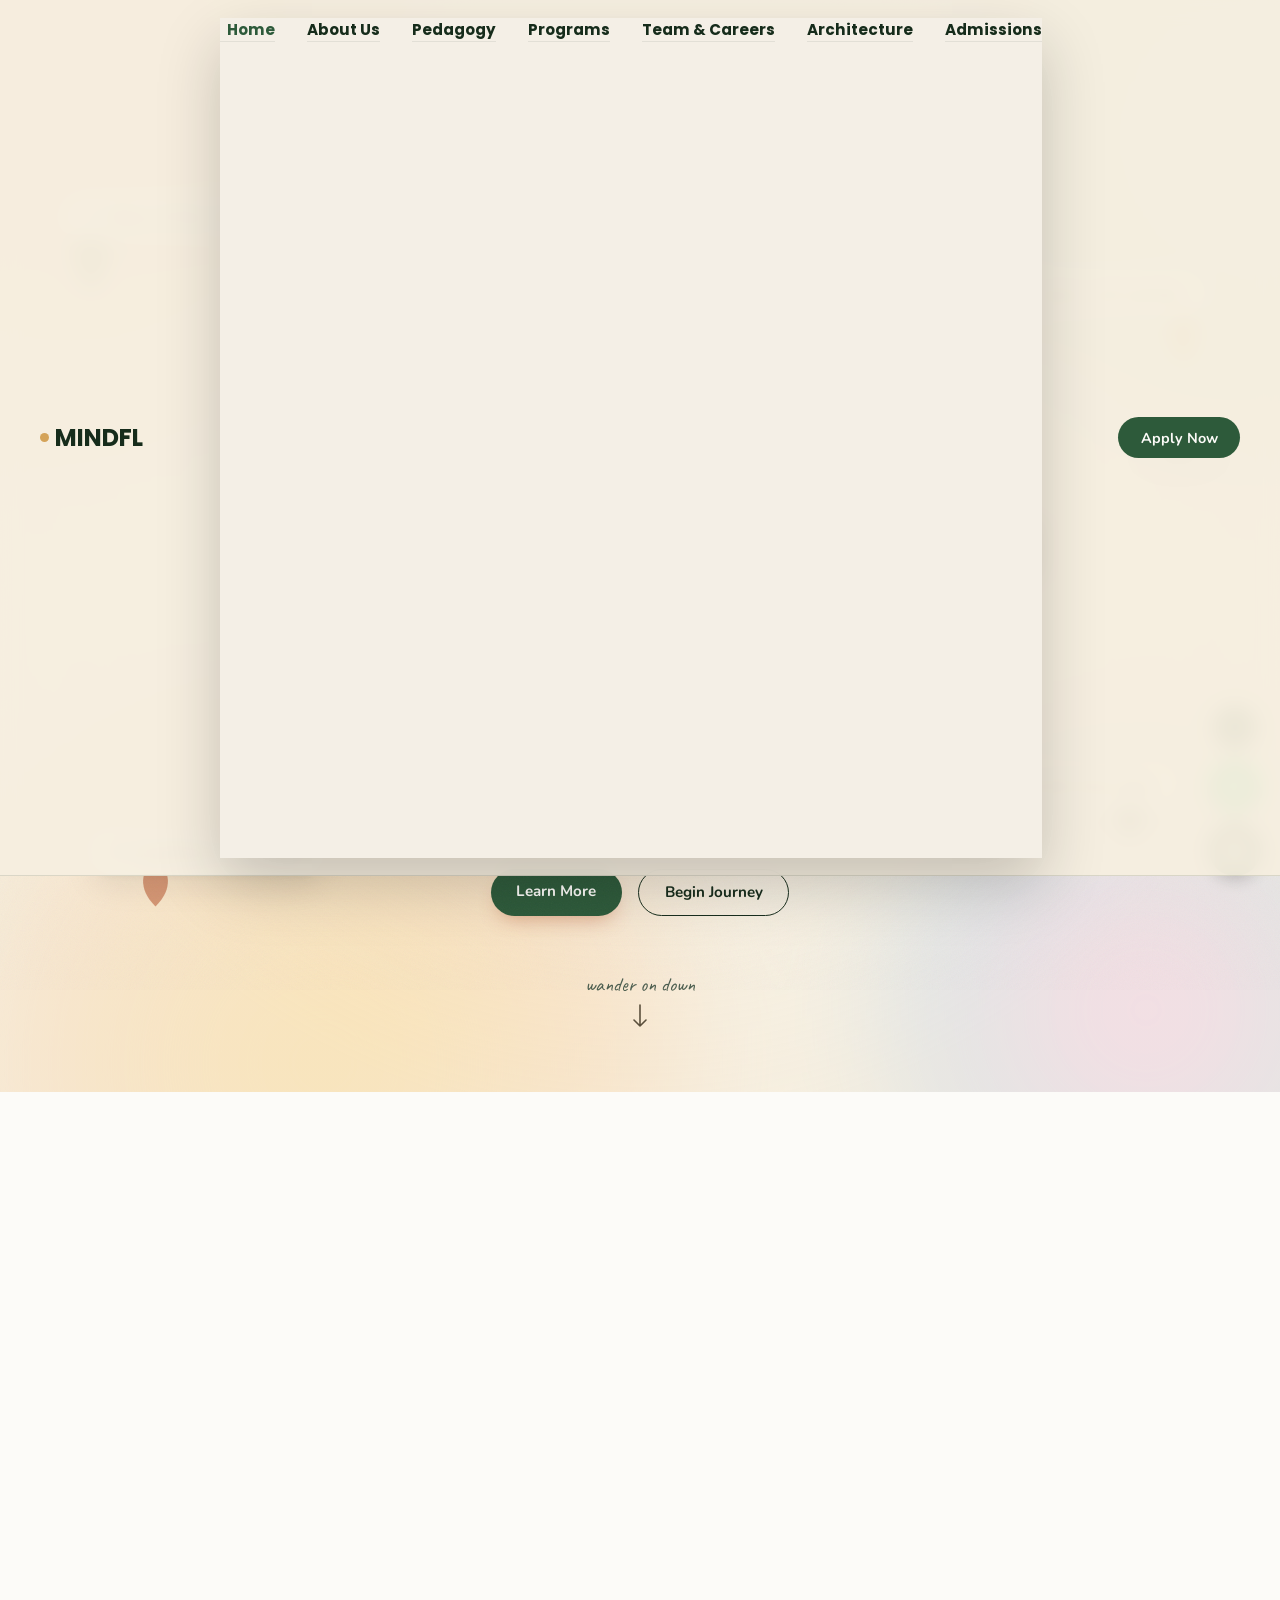
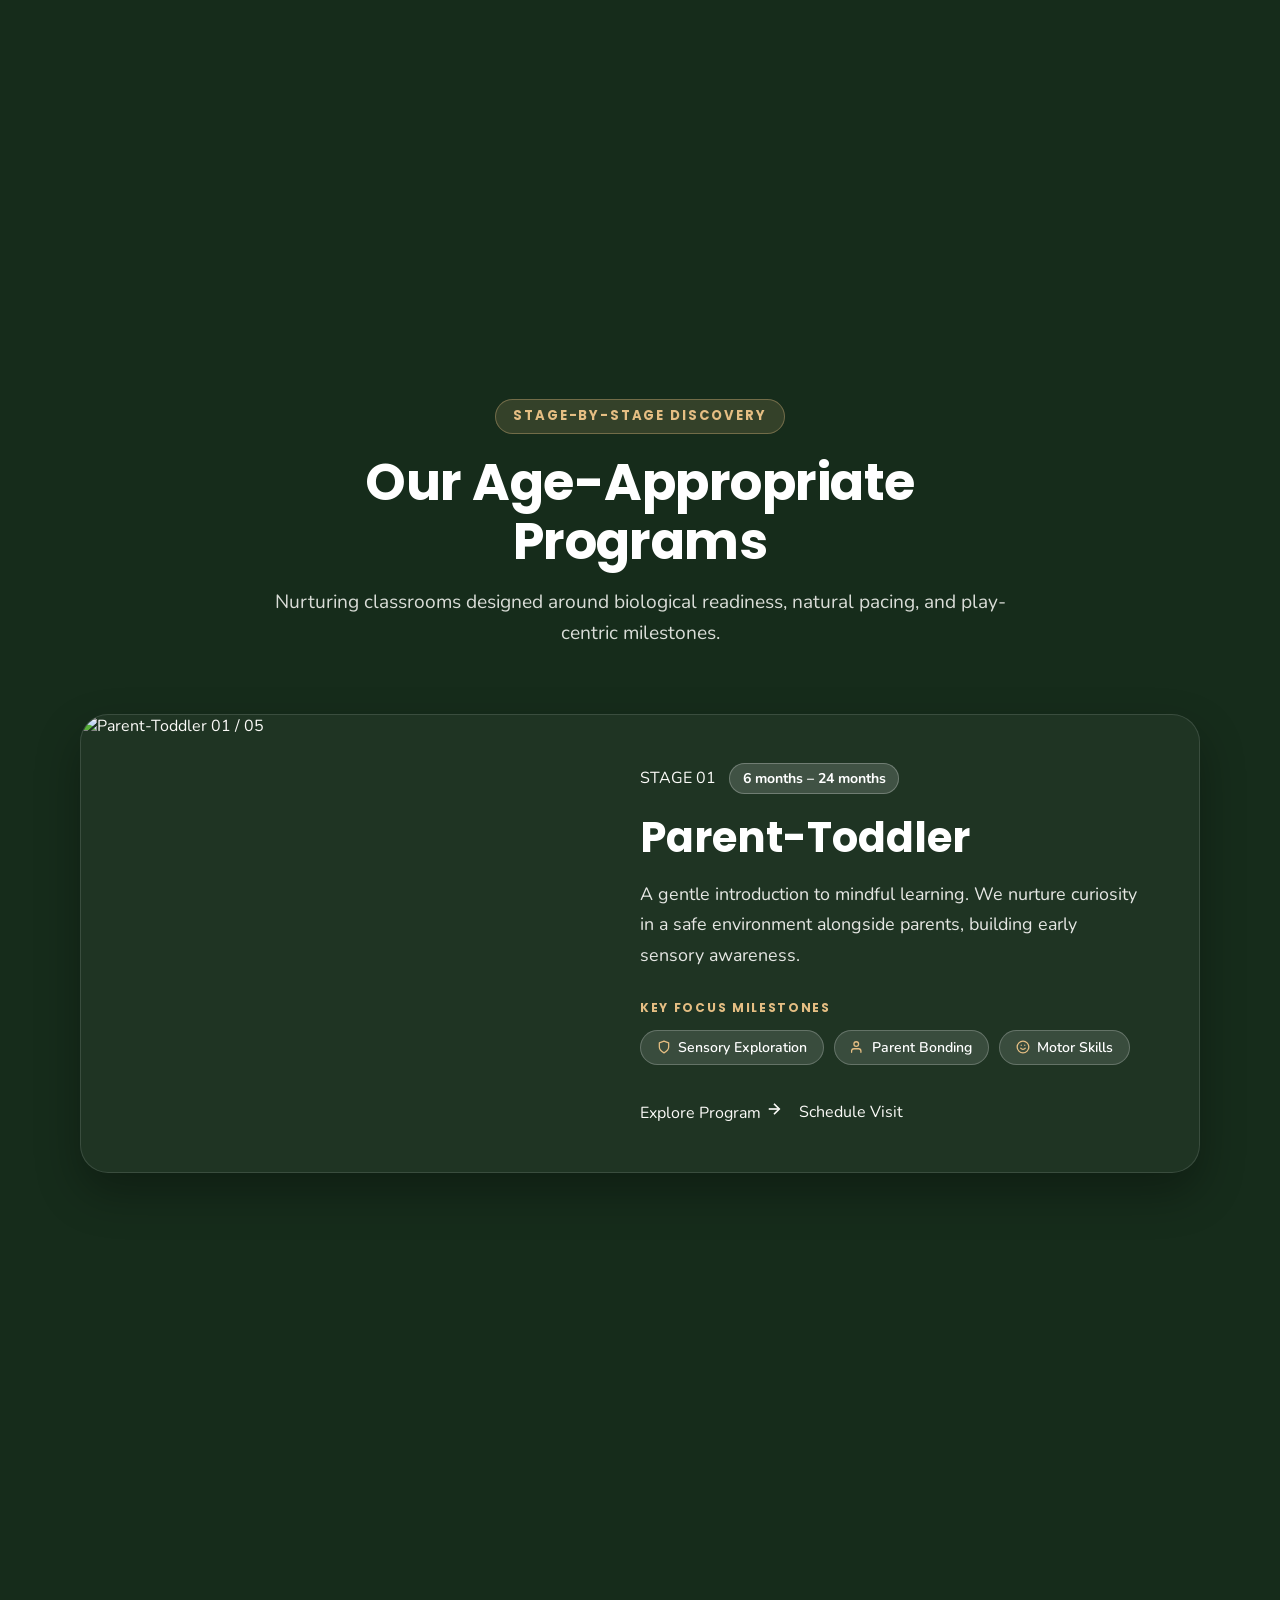
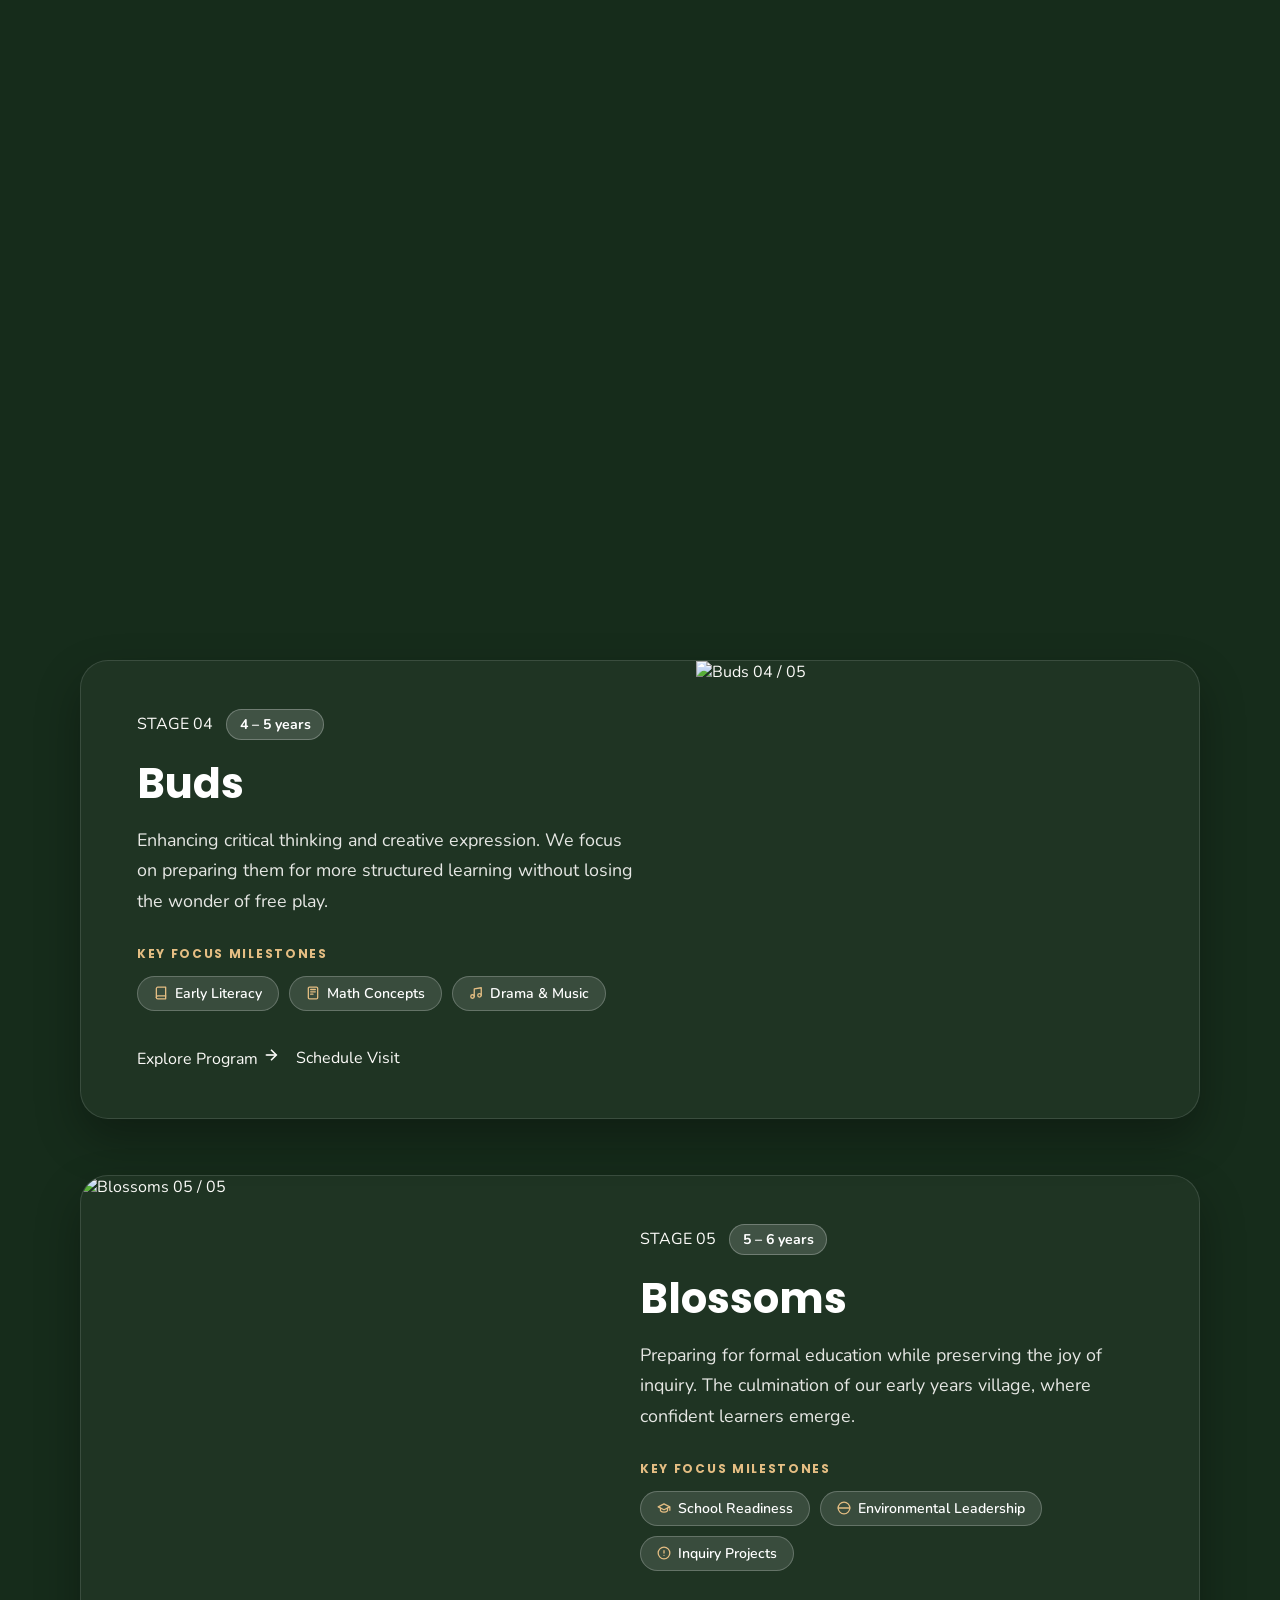
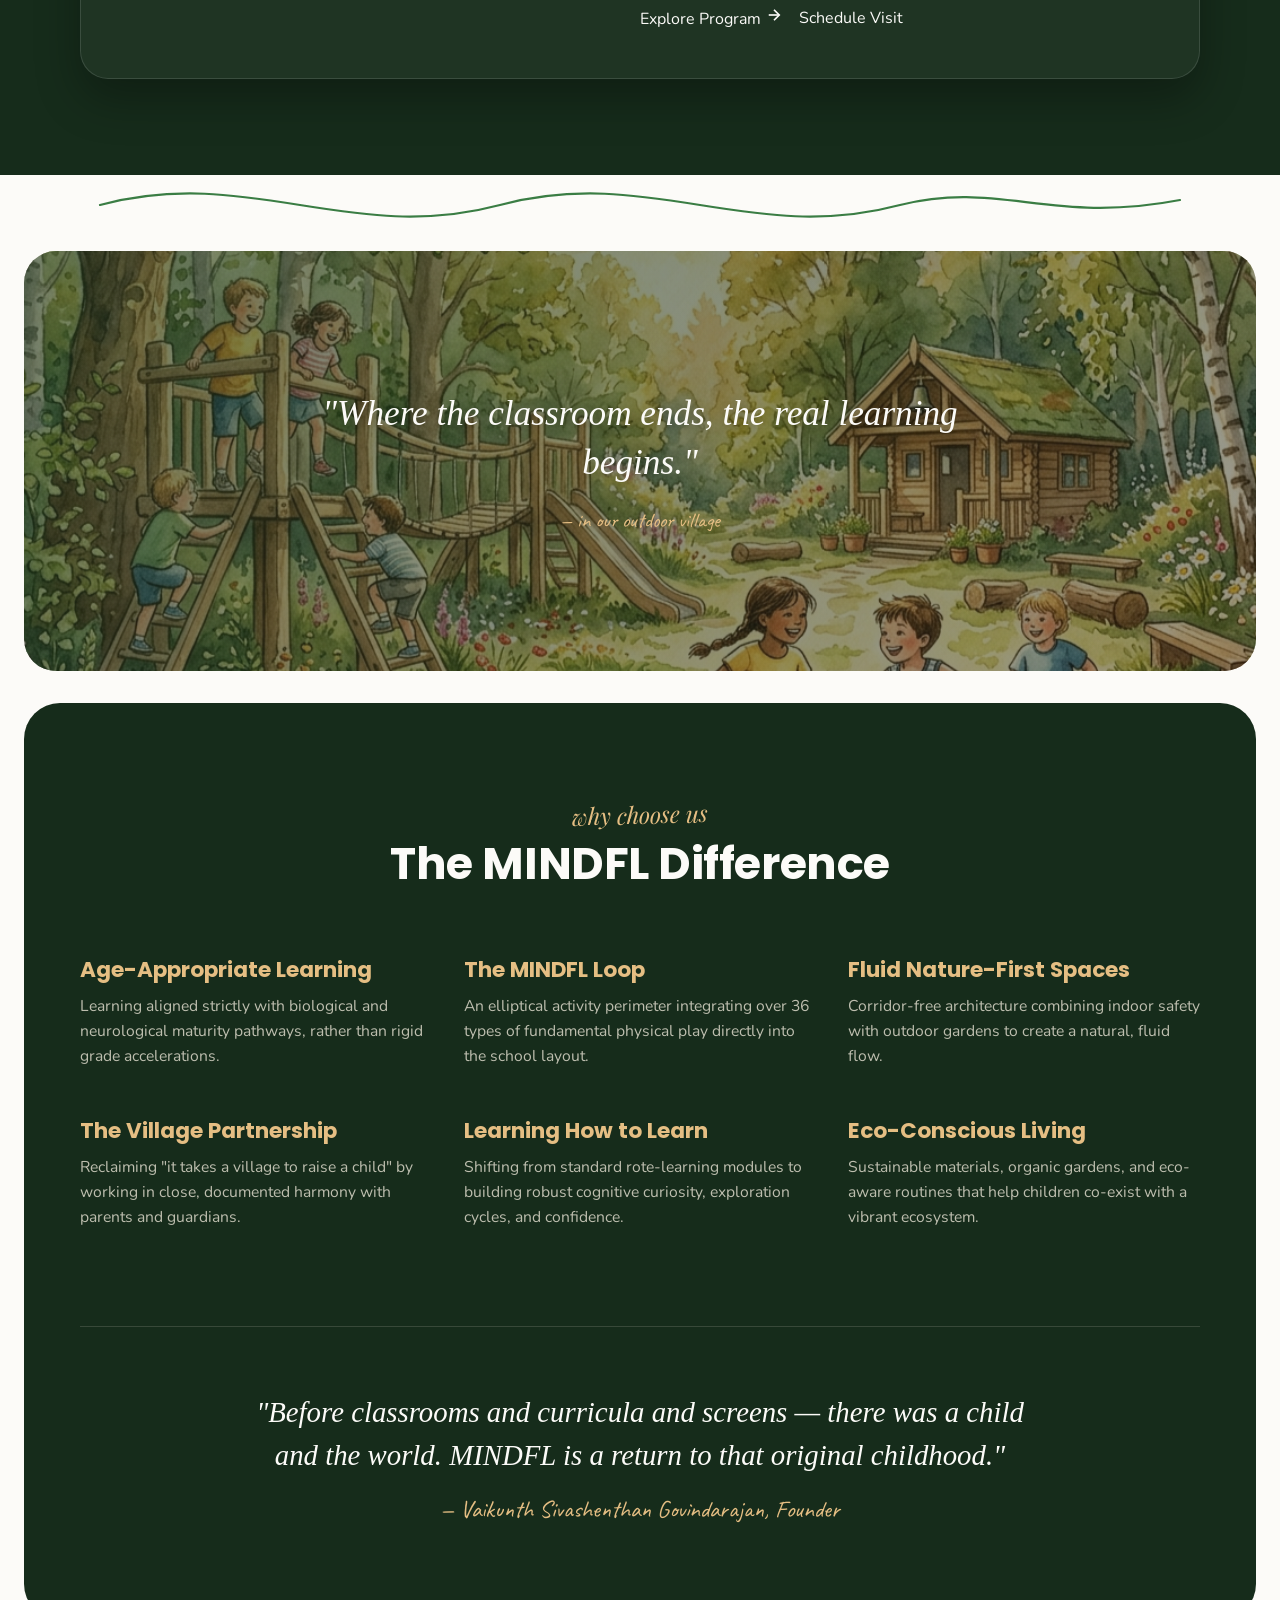
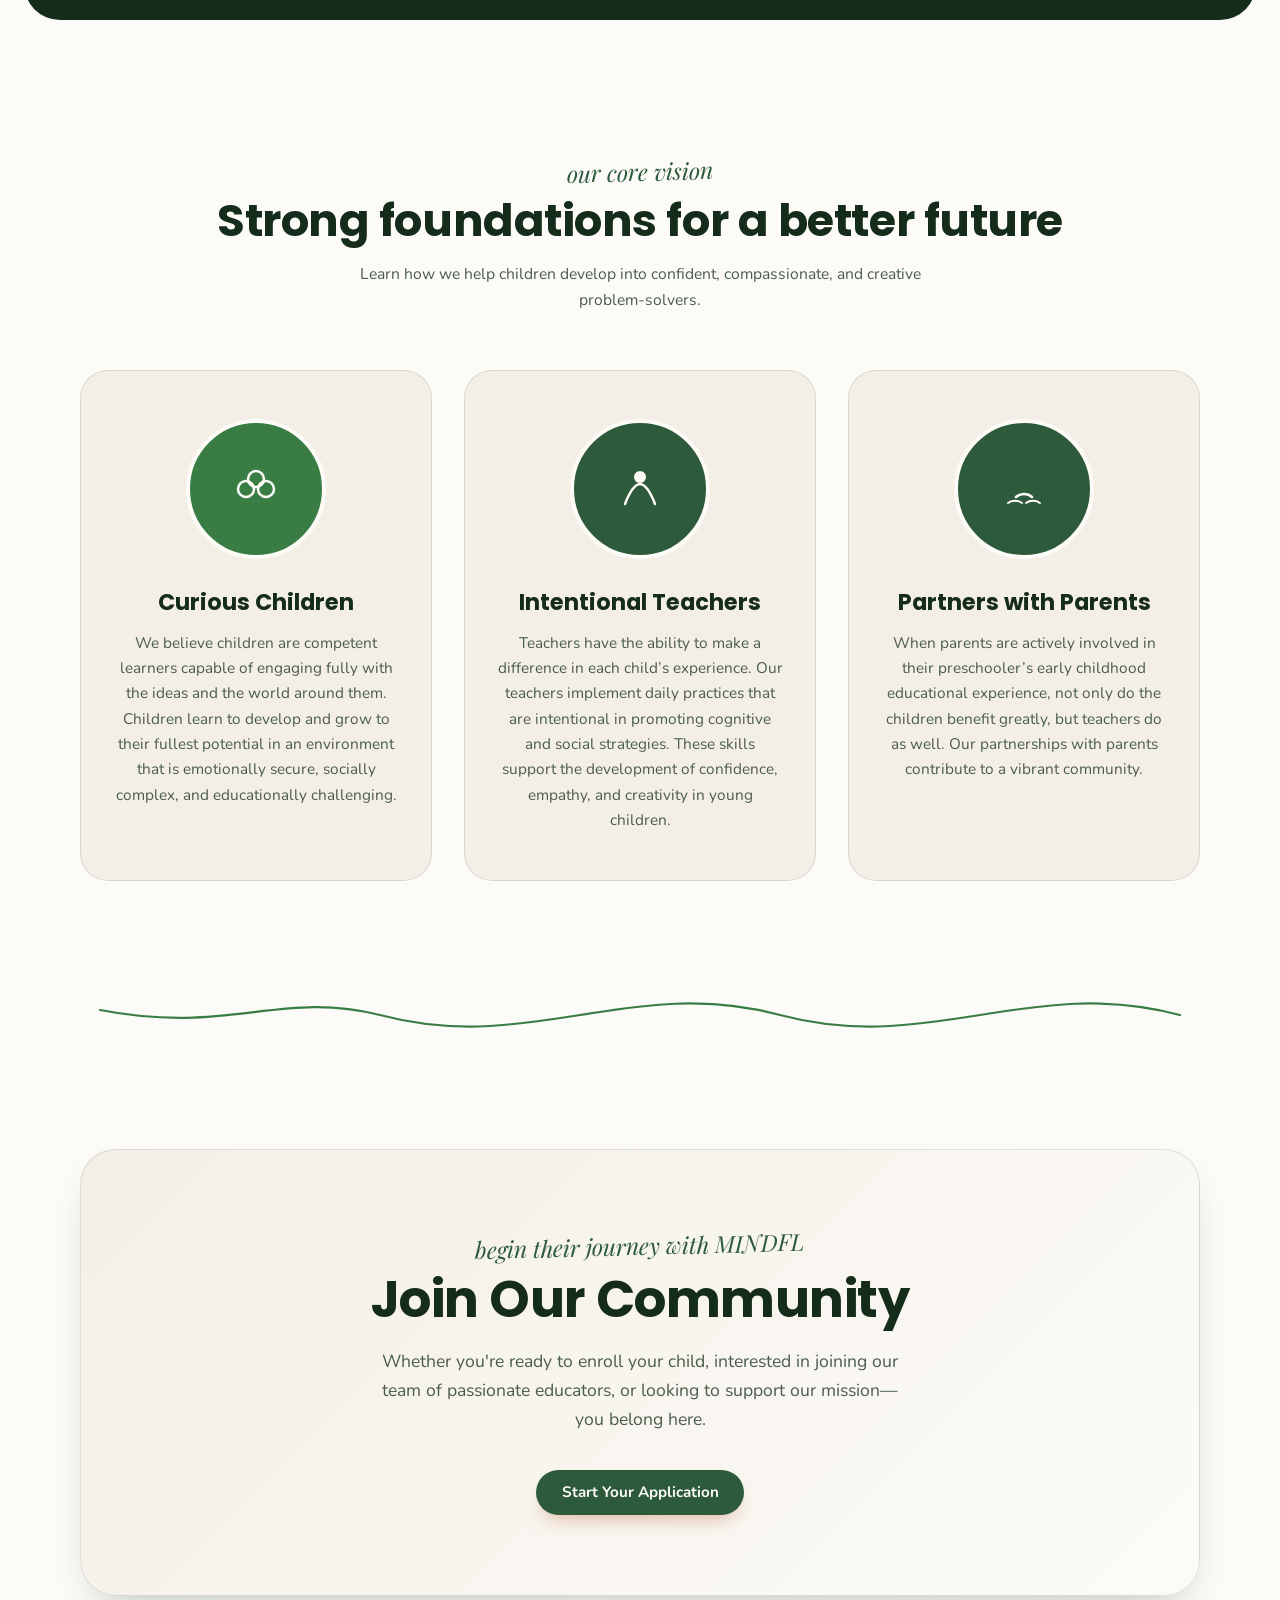
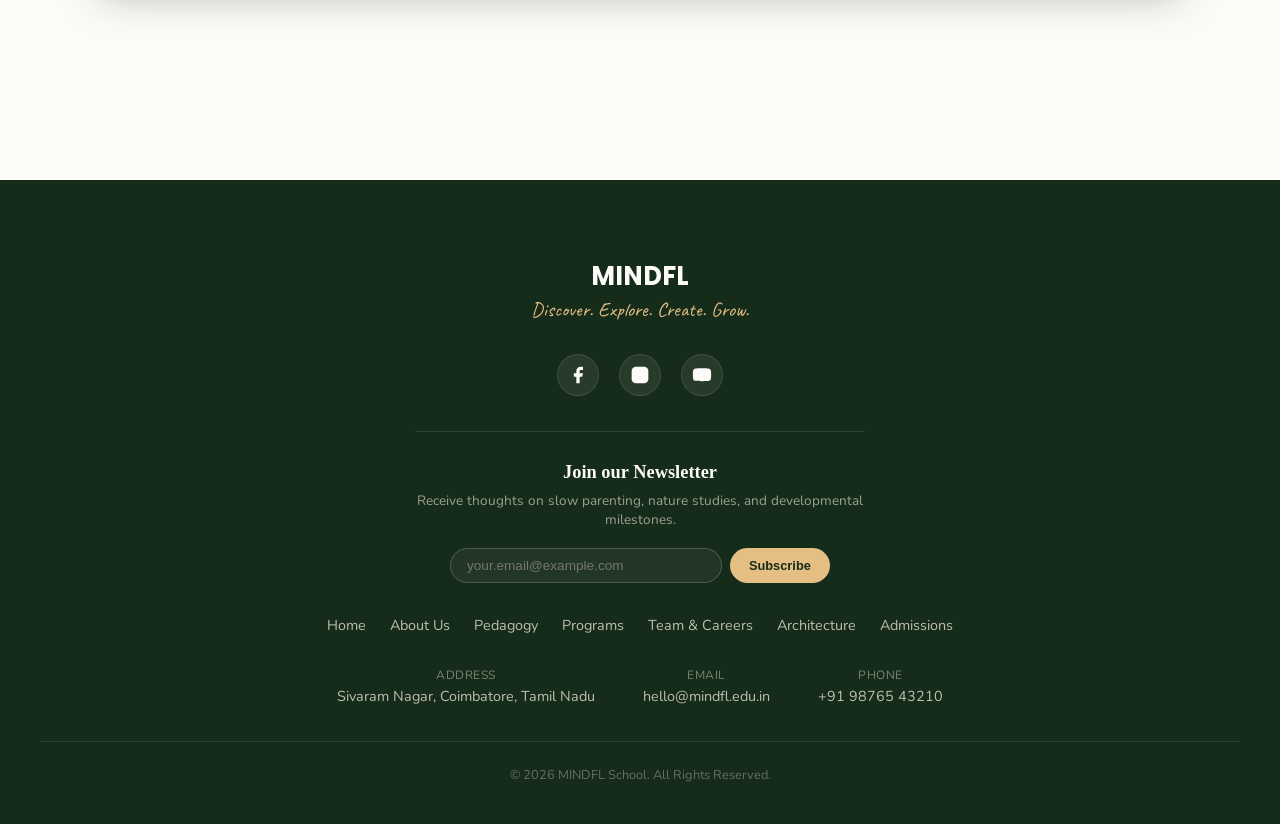
==== commit c10e528b: "Fix mobile menu overlay backdrop stacking context bug and add subtle section fade-up/swipe-up scroll" ====
--- a/index.html
+++ b/index.html
@@ -5,7 +5,7 @@
   <meta name="viewport" content="width=device-width, initial-scale=1.0">
   <meta name="description" content="MINDFL School — A progressive learning village for the early years in Sivaram Nagar, Coimbatore. Inspired by nature, play, and mindful exploration.">
   <title>MINDFL — A Progressive Learning Village for the Early Years</title>
-  <link rel="stylesheet" href="index.css?v=16.0">
+  <link rel="stylesheet" href="index.css?v=17.0">
   <style id="hero-parallax-inline-css">
     .hero-section {
       min-height: 100vh !important;
@@ -735,6 +735,6 @@
   <script src="https://cdnjs.cloudflare.com/ajax/libs/gsap/3.12.2/gsap.min.js"></script>
   <script src="https://cdnjs.cloudflare.com/ajax/libs/gsap/3.12.2/ScrollTrigger.min.js"></script>
 
-  <script src="index.js?v=16.0"></script>
+  <script src="index.js?v=17.0"></script>
 </body>
 </html>
--- a/index.css
+++ b/index.css
@@ -265,14 +265,23 @@
   top: 0;
   left: 0;
   right: 0;
-  z-index: 5000;
+  z-index: 50000;
   display: flex;
   align-items: center;
   justify-content: space-between;
   padding: 0.9rem 1.2rem;
   background: rgba(246, 239, 224, 0.95);
   backdrop-filter: blur(10px);
+  -webkit-backdrop-filter: blur(10px);
   border-bottom: 1px solid var(--cream-line);
+  transition: background 0.3s ease;
+}
+
+nav.menu-open {
+  z-index: 99999 !important;
+  backdrop-filter: none !important;
+  -webkit-backdrop-filter: none !important;
+  background: var(--paper-deep, #f4efe6) !important;
 }
 
 .brand {
@@ -283,6 +292,8 @@
   display: flex;
   align-items: center;
   gap: 0.4rem;
+  z-index: 100000;
+  text-decoration: none;
 }
 
 .brand .dot {
@@ -298,18 +309,21 @@
   left: 0;
   right: 0;
   bottom: 0;
-  background: var(--paper-deep, #f0e8d8);
+  height: calc(100vh - 60px);
+  height: calc(100dvh - 60px);
+  background: var(--paper-deep, #f4efe6) !important;
   display: flex;
   flex-direction: column;
-  padding: 2.5rem 1.5rem;
-  gap: 1.5rem;
+  padding: 2.2rem 1.8rem 3rem;
+  gap: 1.1rem;
   transform: translateX(100%);
-  transition: transform 0.4s cubic-bezier(0.2, 0.7, 0.3, 1);
-  z-index: 5001;
+  transition: transform 0.35s cubic-bezier(0.16, 1, 0.3, 1);
+  z-index: 99999;
   border-top: 1px solid var(--cream-line);
   overflow-y: auto;
   list-style: none;
   margin: 0;
+  box-shadow: 0 25px 60px rgba(0, 0, 0, 0.2);
 }
 
 .nav-links.open {
@@ -317,17 +331,23 @@
 }
 
 .nav-links a {
-  font-weight: 600;
-  font-size: 1.1rem;
-  color: var(--ink-soft);
+  font-family: 'Poppins', sans-serif;
+  font-weight: 700;
+  font-size: 1.25rem;
+  color: var(--forest-deep, #162c1b);
   transition: var(--transition);
-  display: block;
-  padding: 0.5rem 0;
+  display: flex;
+  align-items: center;
+  justify-content: space-between;
+  padding: 0.85rem 0;
+  border-bottom: 1px solid rgba(22, 44, 27, 0.08);
+  text-decoration: none;
 }
 
 .nav-links a:hover,
 .nav-links a.active {
-  color: var(--clay);
+  color: var(--forest, #2d5a3a);
+  padding-left: 0.4rem;
 }
 
 .nav-cta {
@@ -341,7 +361,7 @@
   border: none;
   cursor: pointer;
   padding: 0.4rem;
-  z-index: 5002;
+  z-index: 100000;
 }
 
 .menu-btn span {
@@ -351,6 +371,18 @@
   background: var(--forest-deep);
   margin: 5px 0;
   transition: var(--transition);
+}
+
+.menu-btn.open span:nth-child(1) {
+  transform: rotate(45deg) translate(5px, 5px);
+}
+
+.menu-btn.open span:nth-child(2) {
+  opacity: 0;
+}
+
+.menu-btn.open span:nth-child(3) {
+  transform: rotate(-45deg) translate(5px, -5px);
 }
 
 .menu-btn.open span:nth-child(1) {
@@ -2211,3 +2243,36 @@
   }
 }
 
+/* ==========================================================================
+   SUBTLE SECTION SCROLL REVEALS & ANIMATIONS (Fade Up / Swipe Up)
+   ========================================================================== */
+.fade-up,
+.reveal-up,
+.reveal-on-scroll {
+  opacity: 0;
+  transform: translateY(30px);
+  transition: opacity 0.7s cubic-bezier(0.16, 1, 0.3, 1), transform 0.7s cubic-bezier(0.16, 1, 0.3, 1);
+  will-change: opacity, transform;
+}
+
+.fade-up.is-visible,
+.fade-up.in-view,
+.reveal-up.is-visible,
+.reveal-up.in-view,
+.reveal-on-scroll.is-visible,
+.reveal-on-scroll.in-view {
+  opacity: 1;
+  transform: translateY(0);
+}
+
+@media (prefers-reduced-motion: reduce) {
+  .fade-up,
+  .reveal-up,
+  .reveal-on-scroll {
+    opacity: 1 !important;
+    transform: none !important;
+    transition: none !important;
+  }
+}
+
+
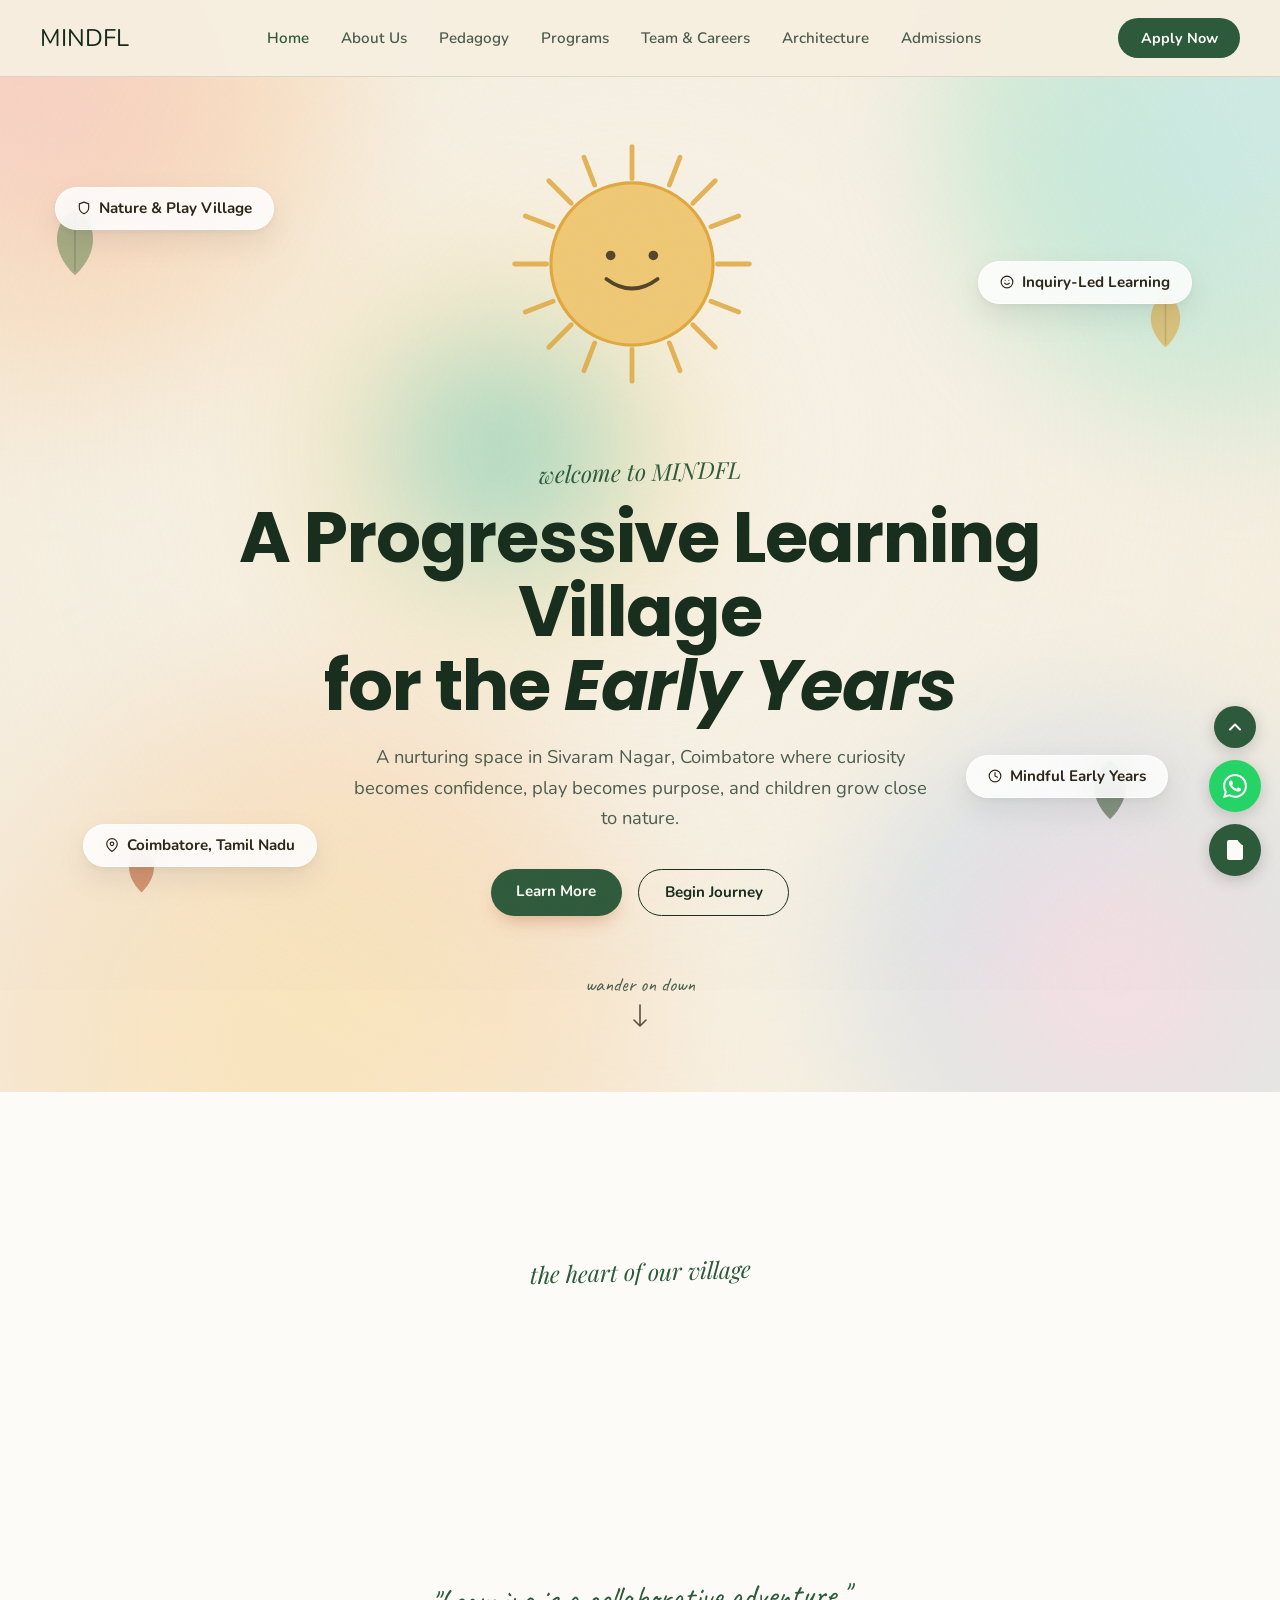
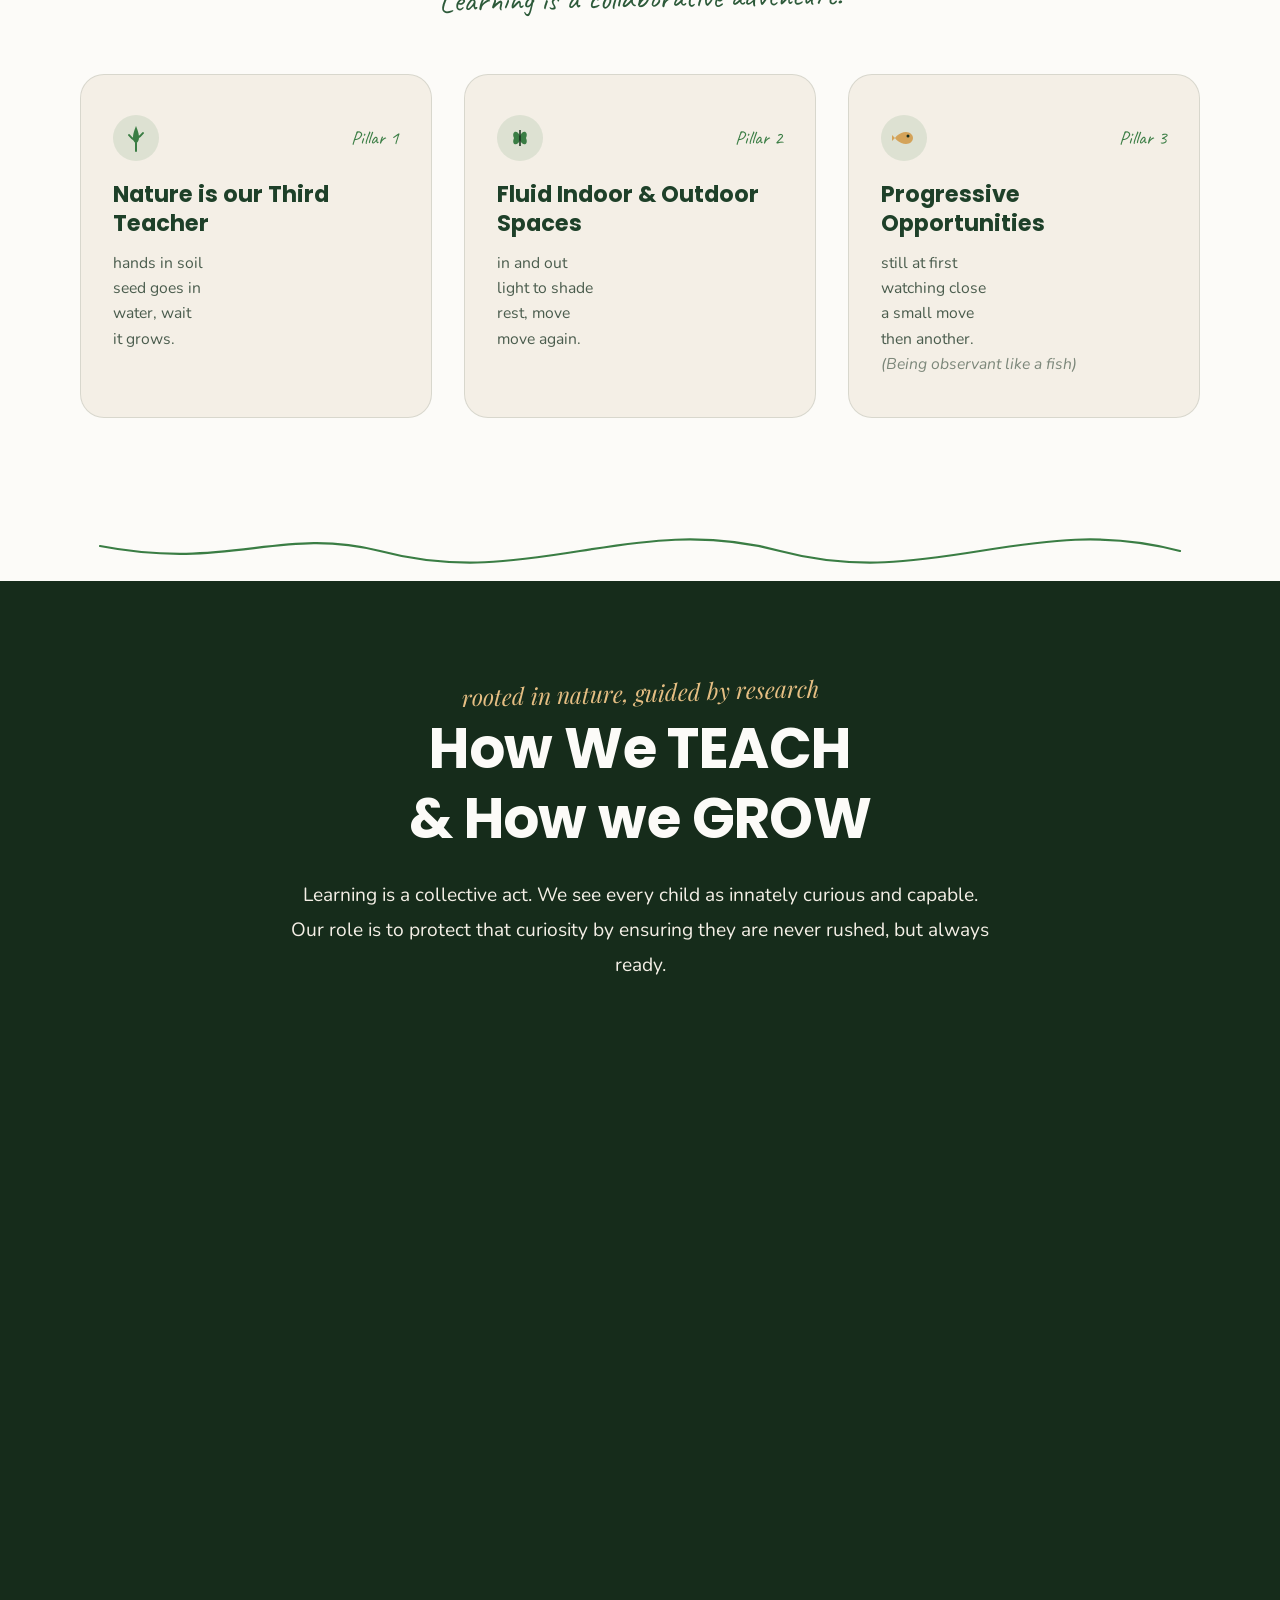
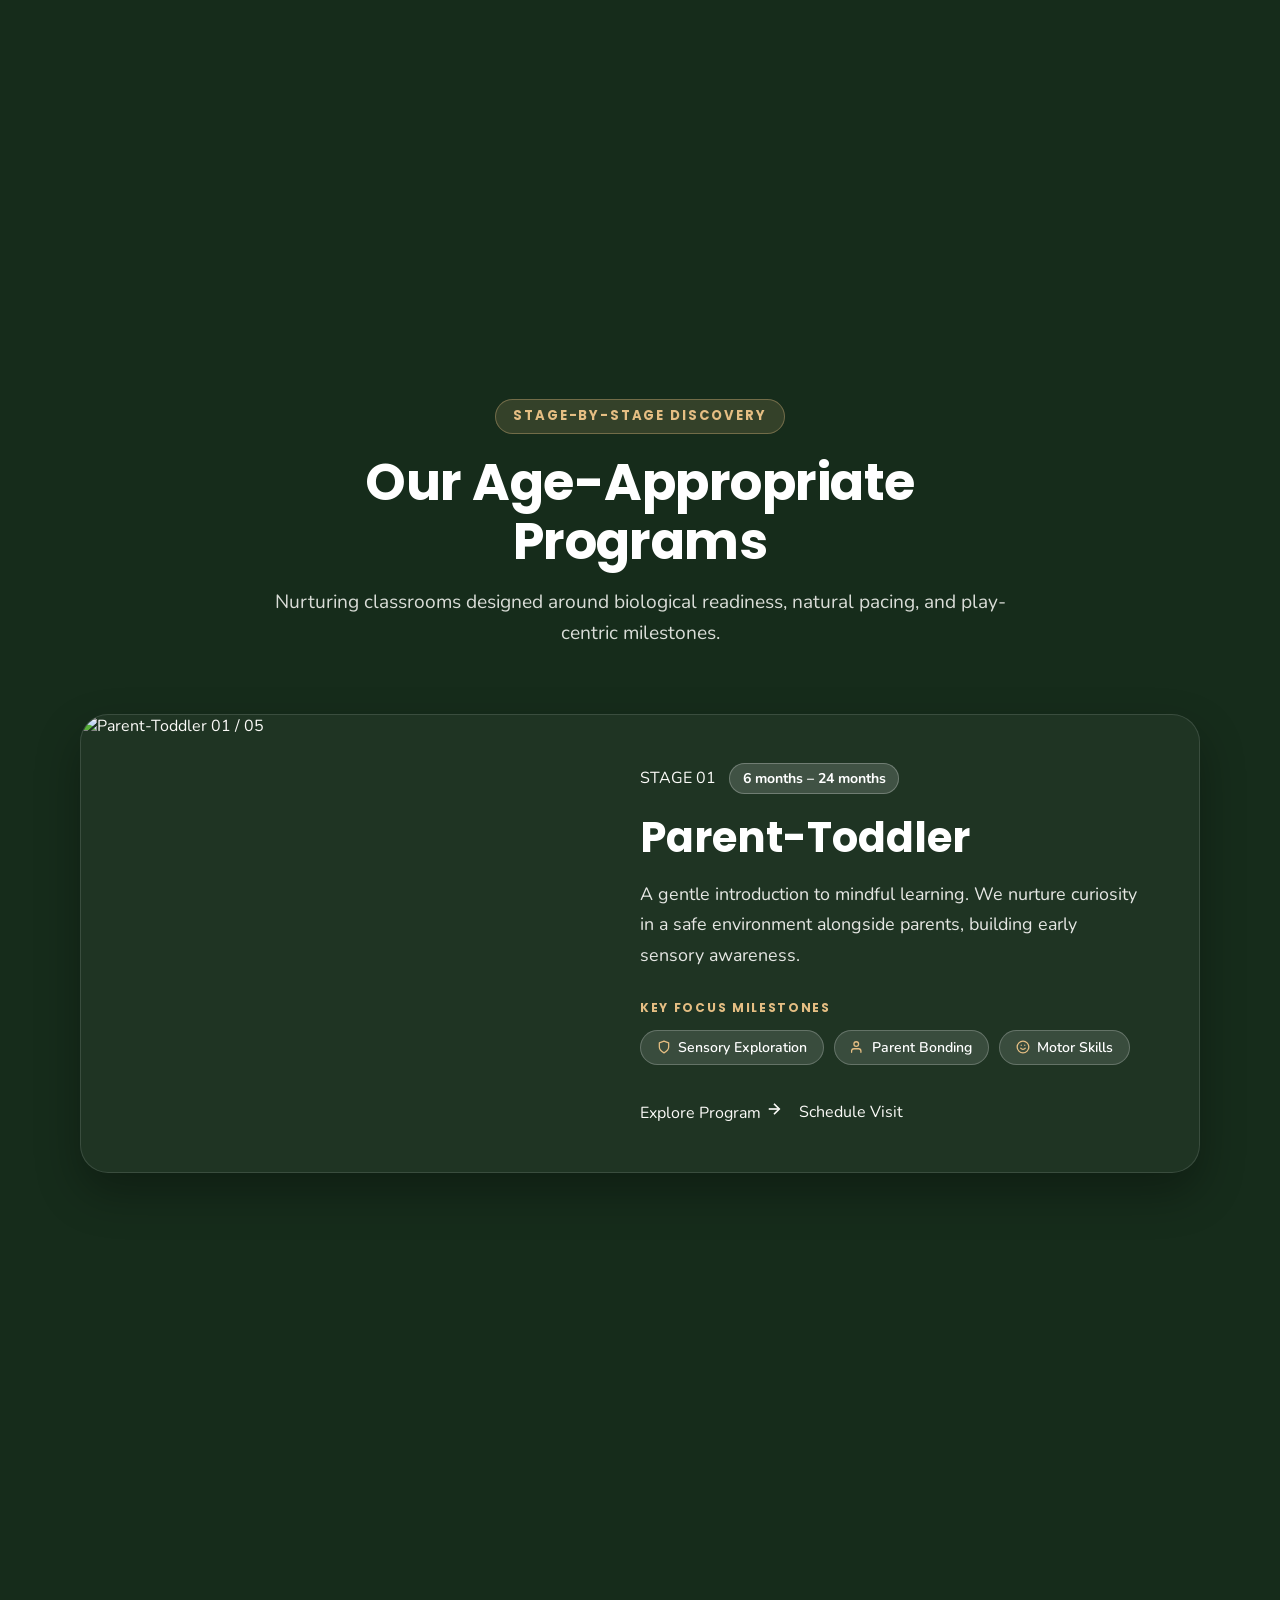
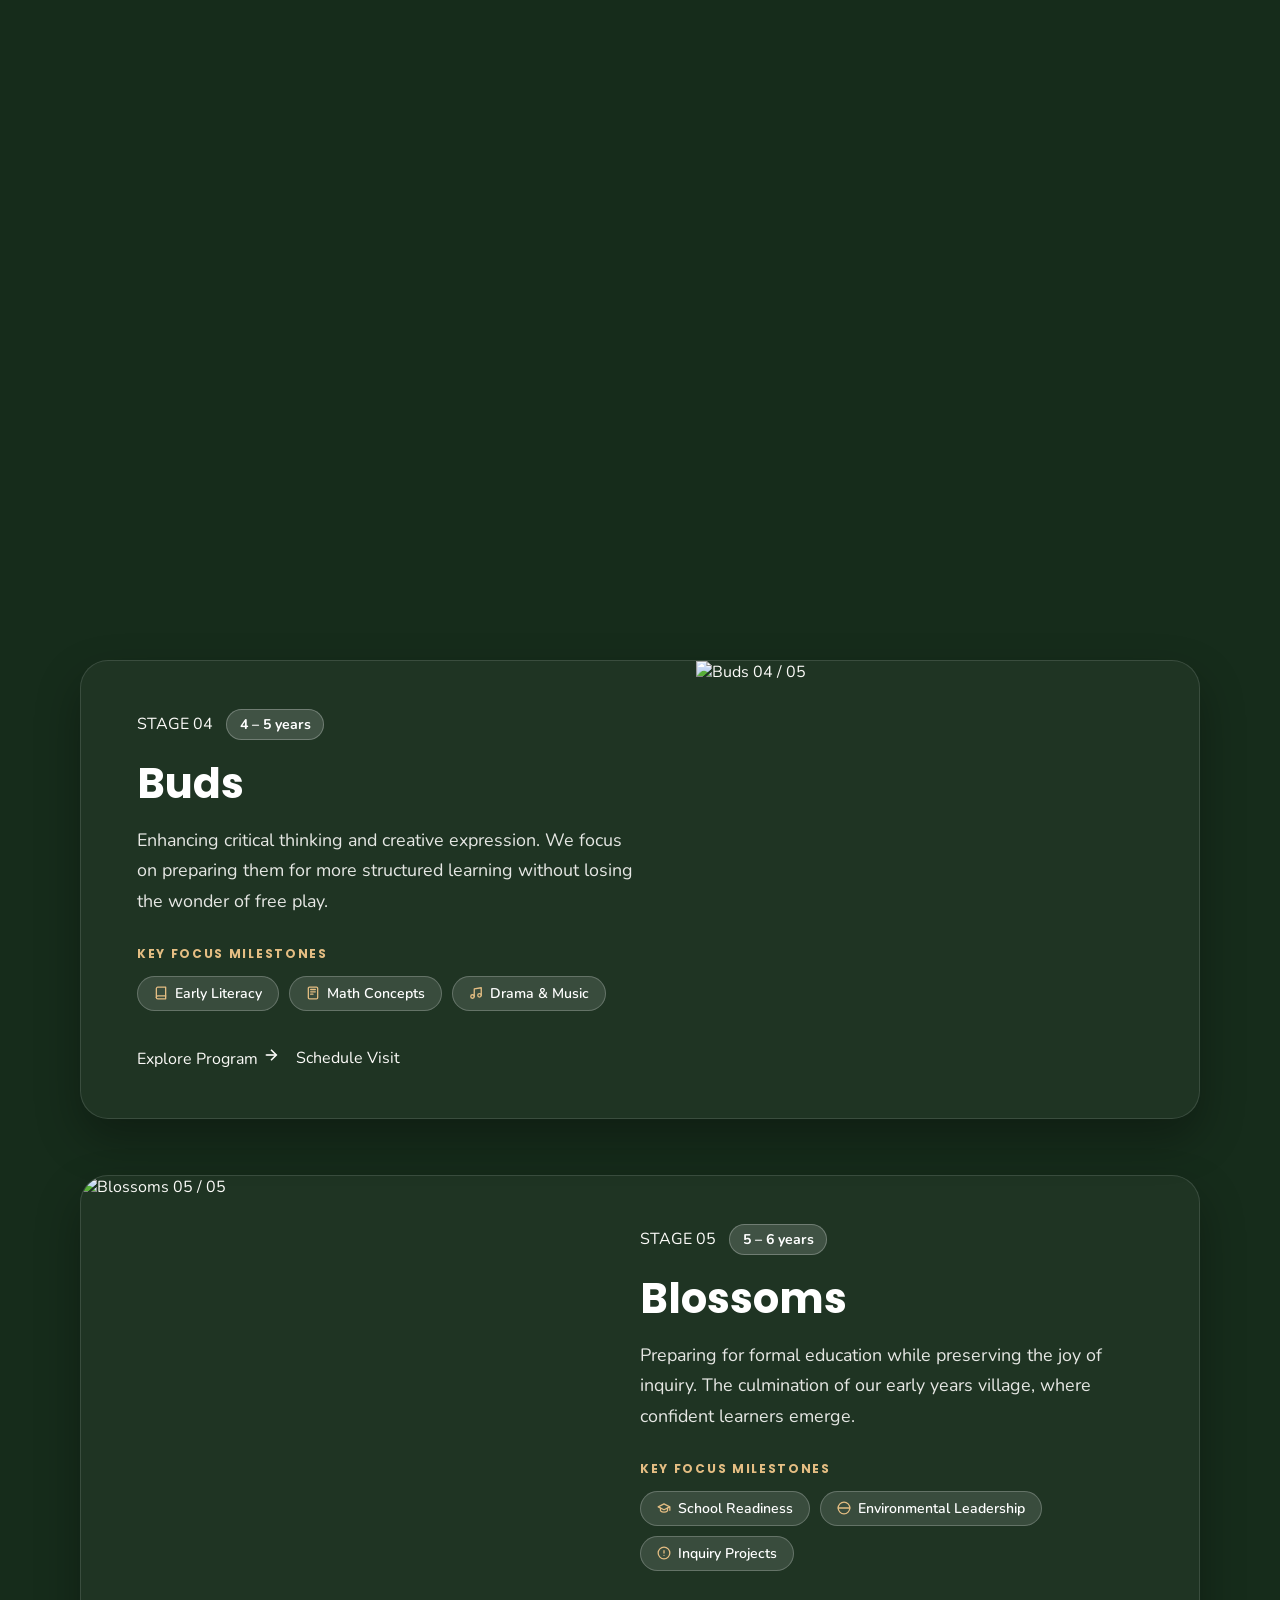
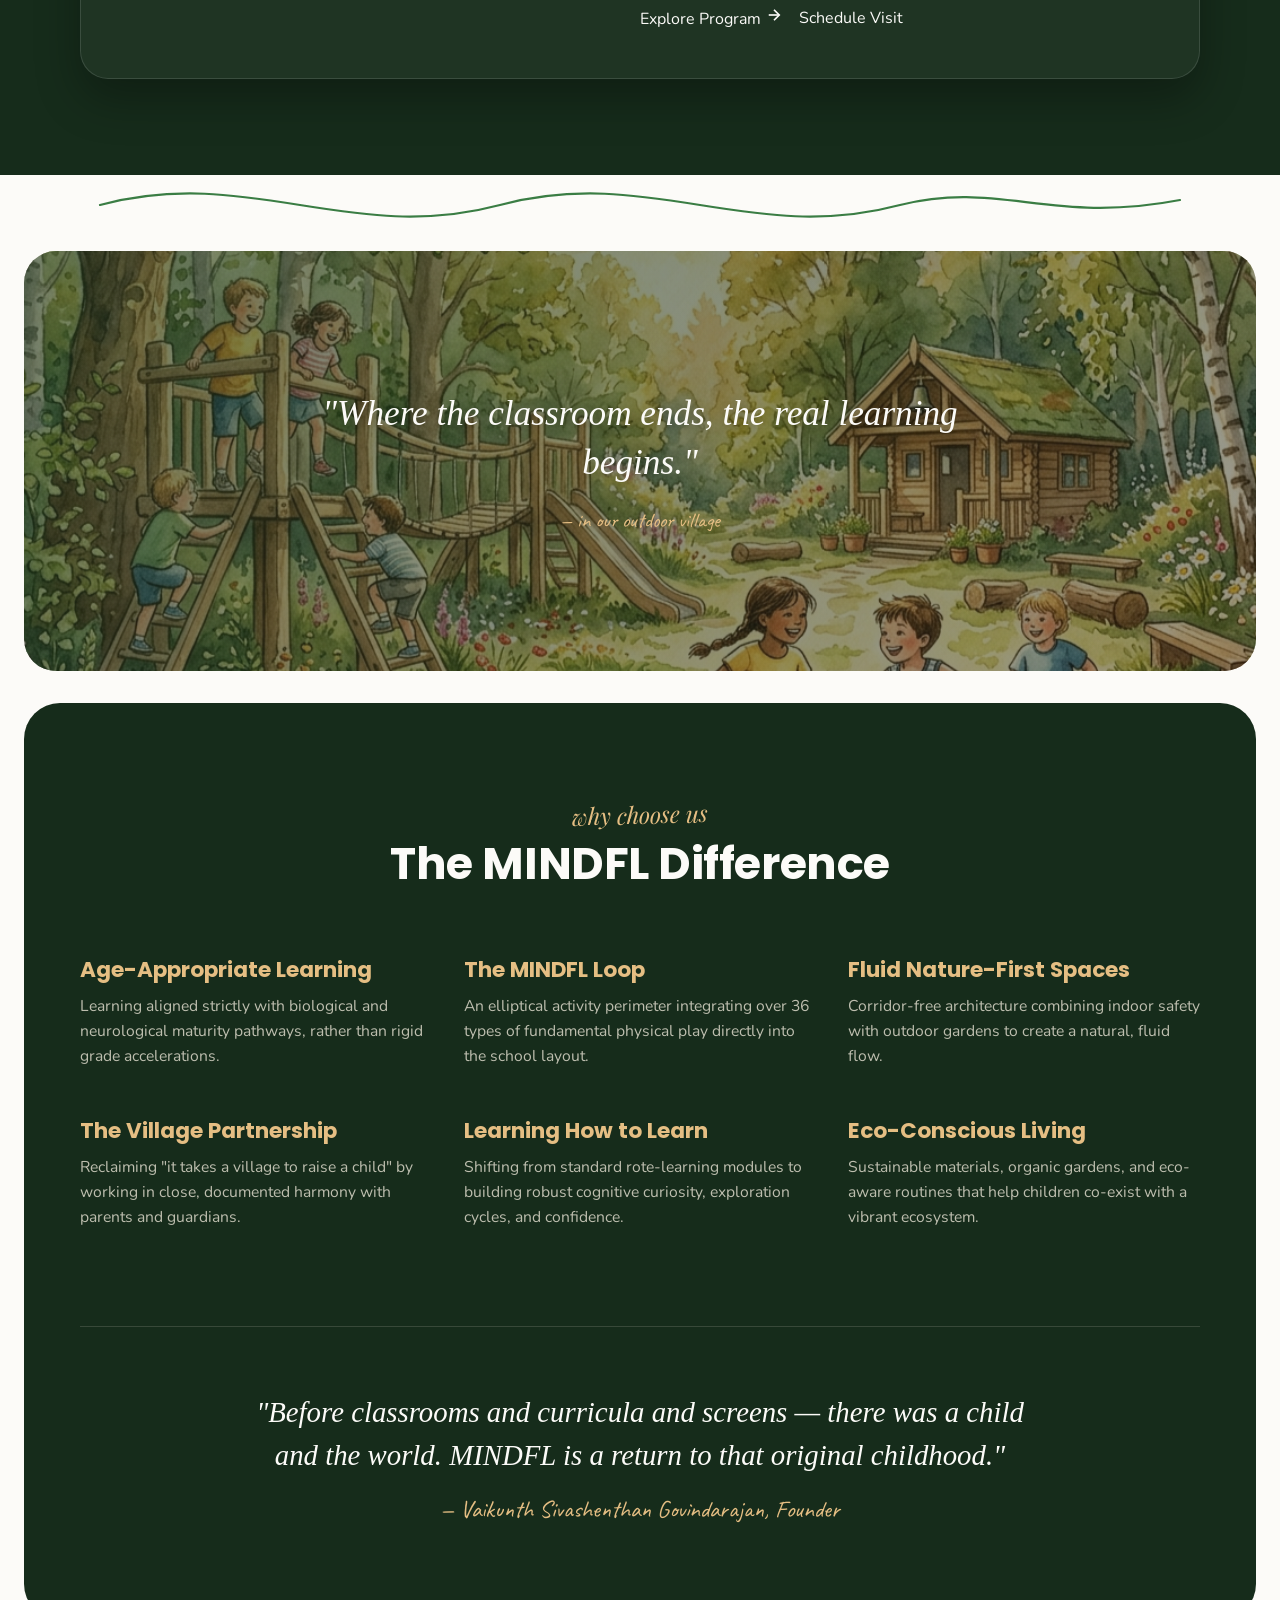
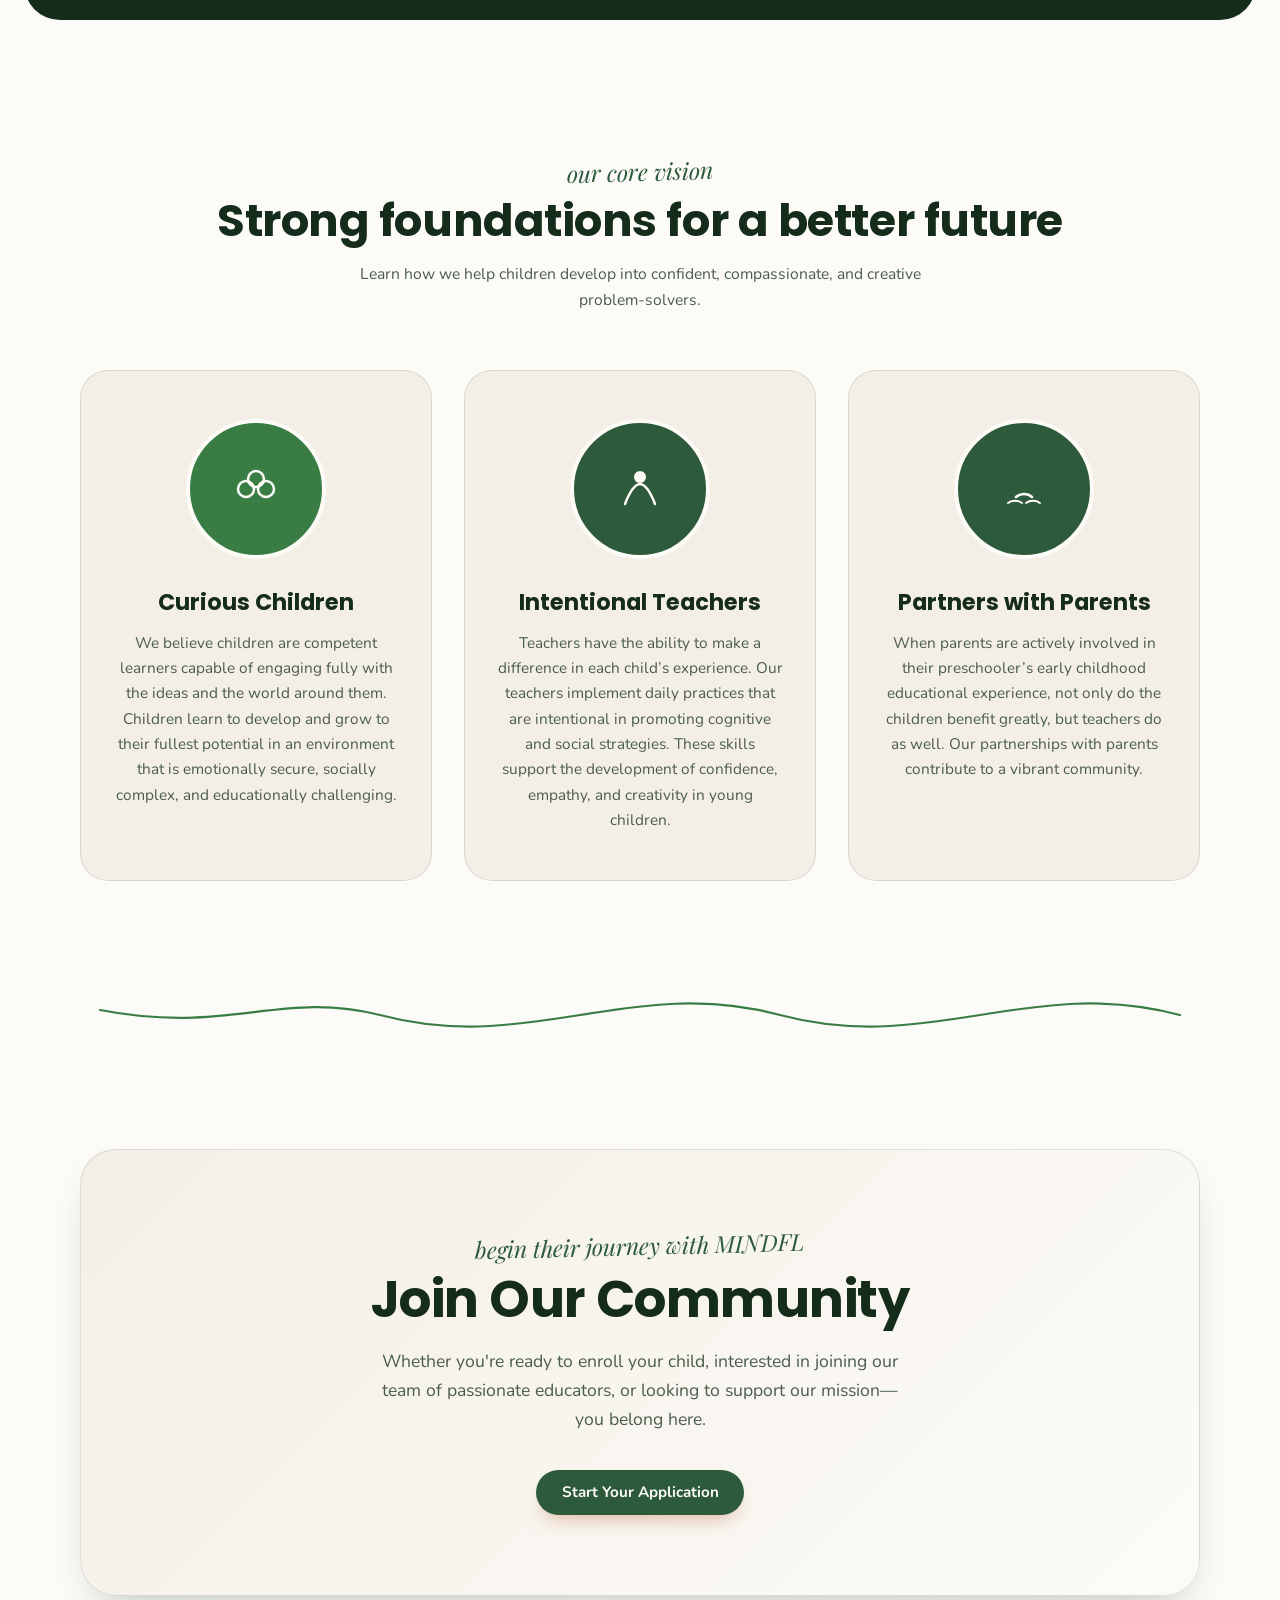
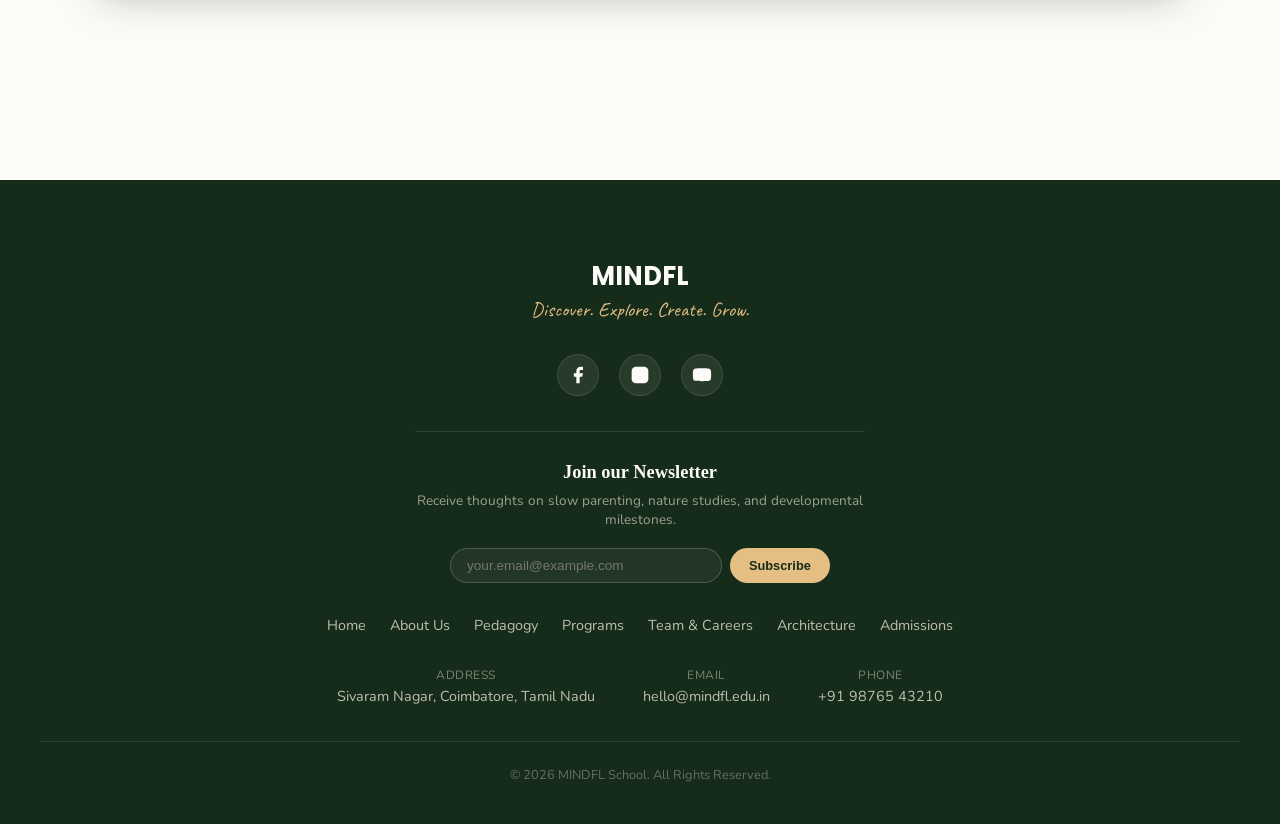
==== commit d5df7f39: "Fix desktop navbar layout by scoping mobile overlay styles inside max-width 991px query" ====
--- a/index.html
+++ b/index.html
@@ -5,7 +5,7 @@
   <meta name="viewport" content="width=device-width, initial-scale=1.0">
   <meta name="description" content="MINDFL School — A progressive learning village for the early years in Sivaram Nagar, Coimbatore. Inspired by nature, play, and mindful exploration.">
   <title>MINDFL — A Progressive Learning Village for the Early Years</title>
-  <link rel="stylesheet" href="index.css?v=17.0">
+  <link rel="stylesheet" href="index.css?v=18.0">
   <style id="hero-parallax-inline-css">
     .hero-section {
       min-height: 100vh !important;
@@ -735,6 +735,6 @@
   <script src="https://cdnjs.cloudflare.com/ajax/libs/gsap/3.12.2/gsap.min.js"></script>
   <script src="https://cdnjs.cloudflare.com/ajax/libs/gsap/3.12.2/ScrollTrigger.min.js"></script>
 
-  <script src="index.js?v=17.0"></script>
+  <script src="index.js?v=18.0"></script>
 </body>
 </html>
--- a/index.css
+++ b/index.css
@@ -277,81 +277,64 @@
   transition: background 0.3s ease;
 }
 
-nav.menu-open {
-  z-index: 99999 !important;
-  backdrop-filter: none !important;
-  -webkit-backdrop-filter: none !important;
-  background: var(--paper-deep, #f4efe6) !important;
-}
-
-.brand {
-  font-family: 'Poppins', sans-serif;
-  font-weight: 700;
-  font-size: 1.35rem;
-  color: var(--forest-deep);
-  display: flex;
-  align-items: center;
-  gap: 0.4rem;
-  z-index: 100000;
-  text-decoration: none;
-}
-
-.brand .dot {
-  width: 9px;
-  height: 9px;
-  border-radius: 50%;
-  background: var(--gold);
-}
-
-.nav-links {
-  position: fixed;
-  top: 60px;
-  left: 0;
-  right: 0;
-  bottom: 0;
-  height: calc(100vh - 60px);
-  height: calc(100dvh - 60px);
-  background: var(--paper-deep, #f4efe6) !important;
-  display: flex;
-  flex-direction: column;
-  padding: 2.2rem 1.8rem 3rem;
-  gap: 1.1rem;
-  transform: translateX(100%);
-  transition: transform 0.35s cubic-bezier(0.16, 1, 0.3, 1);
-  z-index: 99999;
-  border-top: 1px solid var(--cream-line);
-  overflow-y: auto;
-  list-style: none;
-  margin: 0;
-  box-shadow: 0 25px 60px rgba(0, 0, 0, 0.2);
-}
-
-.nav-links.open {
-  transform: translateX(0);
-}
-
-.nav-links a {
-  font-family: 'Poppins', sans-serif;
-  font-weight: 700;
-  font-size: 1.25rem;
-  color: var(--forest-deep, #162c1b);
-  transition: var(--transition);
-  display: flex;
-  align-items: center;
-  justify-content: space-between;
-  padding: 0.85rem 0;
-  border-bottom: 1px solid rgba(22, 44, 27, 0.08);
-  text-decoration: none;
-}
-
-.nav-links a:hover,
-.nav-links a.active {
-  color: var(--forest, #2d5a3a);
-  padding-left: 0.4rem;
-}
-
-.nav-cta {
-  display: none; /* Desktop only */
+@media (max-width: 991px) {
+  nav.menu-open {
+    z-index: 99999 !important;
+    backdrop-filter: none !important;
+    -webkit-backdrop-filter: none !important;
+    background: var(--paper-deep, #f4efe6) !important;
+  }
+
+  .nav-links {
+    position: fixed;
+    top: 60px;
+    left: 0;
+    right: 0;
+    bottom: 0;
+    height: calc(100vh - 60px);
+    height: calc(100dvh - 60px);
+    background: var(--paper-deep, #f4efe6);
+    display: flex;
+    flex-direction: column;
+    padding: 2.2rem 1.8rem 3rem;
+    gap: 1.1rem;
+    transform: translateX(100%);
+    transition: transform 0.35s cubic-bezier(0.16, 1, 0.3, 1);
+    z-index: 99999;
+    border-top: 1px solid var(--cream-line);
+    overflow-y: auto;
+    list-style: none;
+    margin: 0;
+    box-shadow: 0 25px 60px rgba(0, 0, 0, 0.2);
+  }
+
+  .nav-links.open {
+    transform: translateX(0);
+  }
+
+  .nav-links a {
+    font-family: 'Poppins', sans-serif;
+    font-weight: 700;
+    font-size: 1.25rem;
+    color: var(--forest-deep, #162c1b);
+    transition: var(--transition);
+    display: flex;
+    align-items: center;
+    justify-content: space-between;
+    padding: 0.85rem 0;
+    border-bottom: 1px solid rgba(22, 44, 27, 0.08);
+    text-decoration: none;
+  }
+
+  .nav-links a:hover,
+  .nav-links a.active {
+    color: var(--forest, #2d5a3a);
+    padding-left: 0.4rem;
+  }
+
+  .nav-cta {
+    display: none;
+  }
 }
 
 /* Mobile Nav Toggle */
@@ -975,19 +958,35 @@
 
   .nav-links {
     position: static;
+    display: flex;
     flex-direction: row;
     padding: 0;
     gap: 2rem;
     transform: none;
     z-index: auto;
-    border-top: none;
+    border: none;
     background: transparent;
     overflow-y: visible;
+    height: auto;
+    box-shadow: none;
+    margin: 0;
+    list-style: none;
   }
 
   .nav-links a {
+    font-family: 'Nunito', sans-serif;
+    font-weight: 600;
     font-size: 0.95rem;
+    color: var(--ink-soft);
     padding: 0;
+    border: none;
+    display: inline-block;
+  }
+
+  .nav-links a:hover,
+  .nav-links a.active {
+    color: var(--clay);
+    padding-left: 0;
   }
 
   .nav-cta {
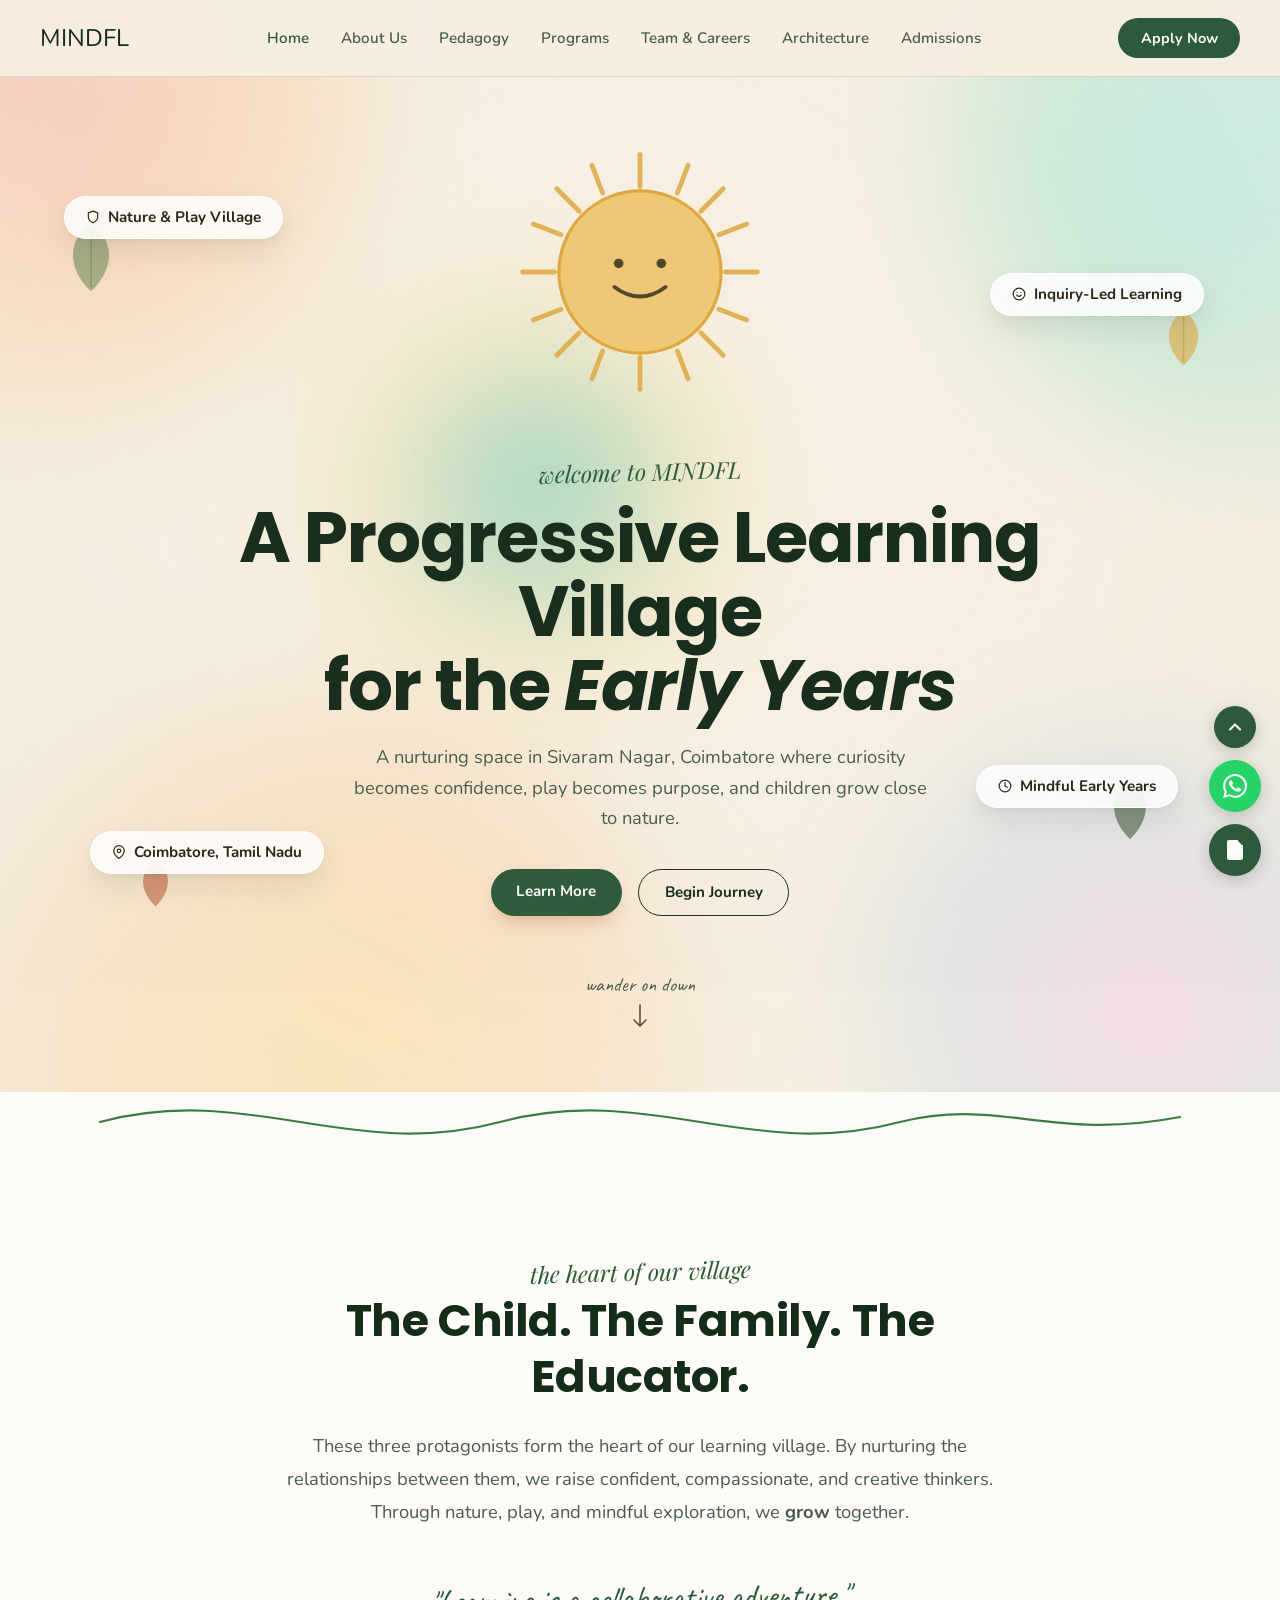
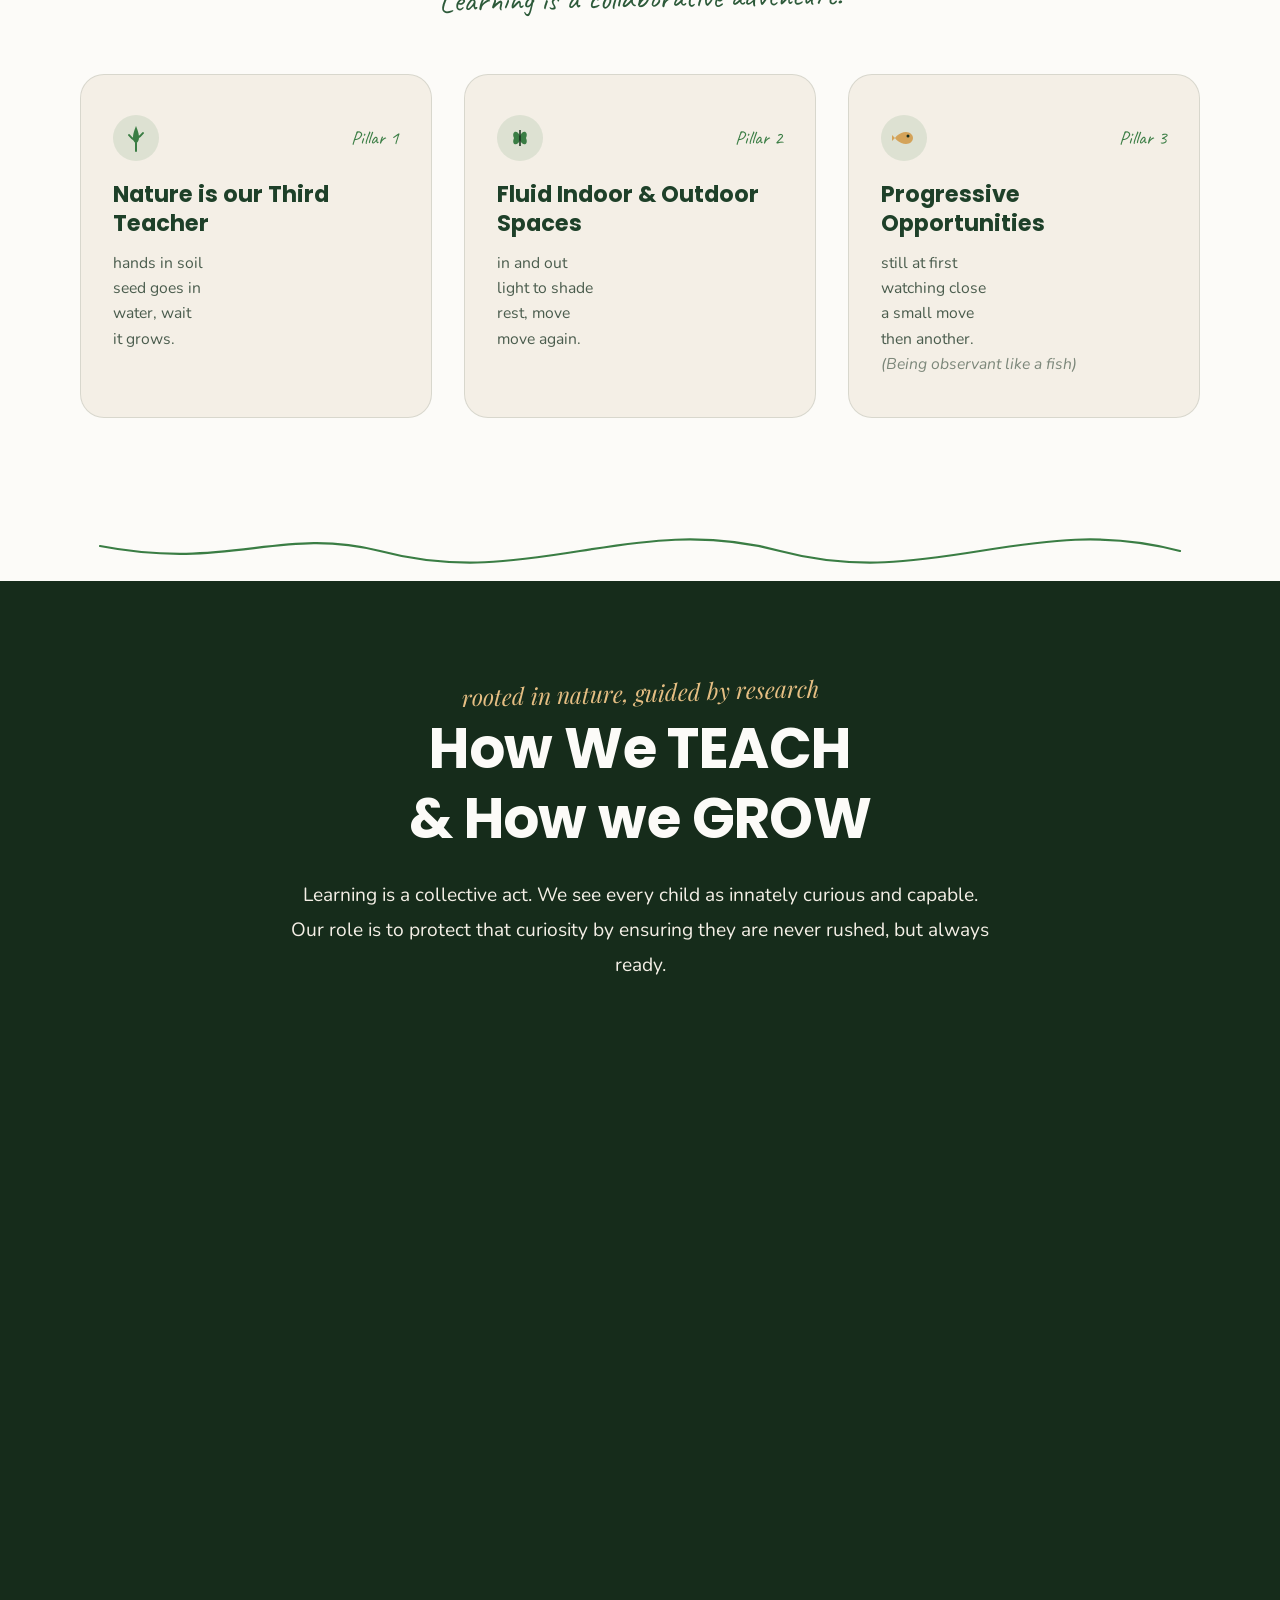
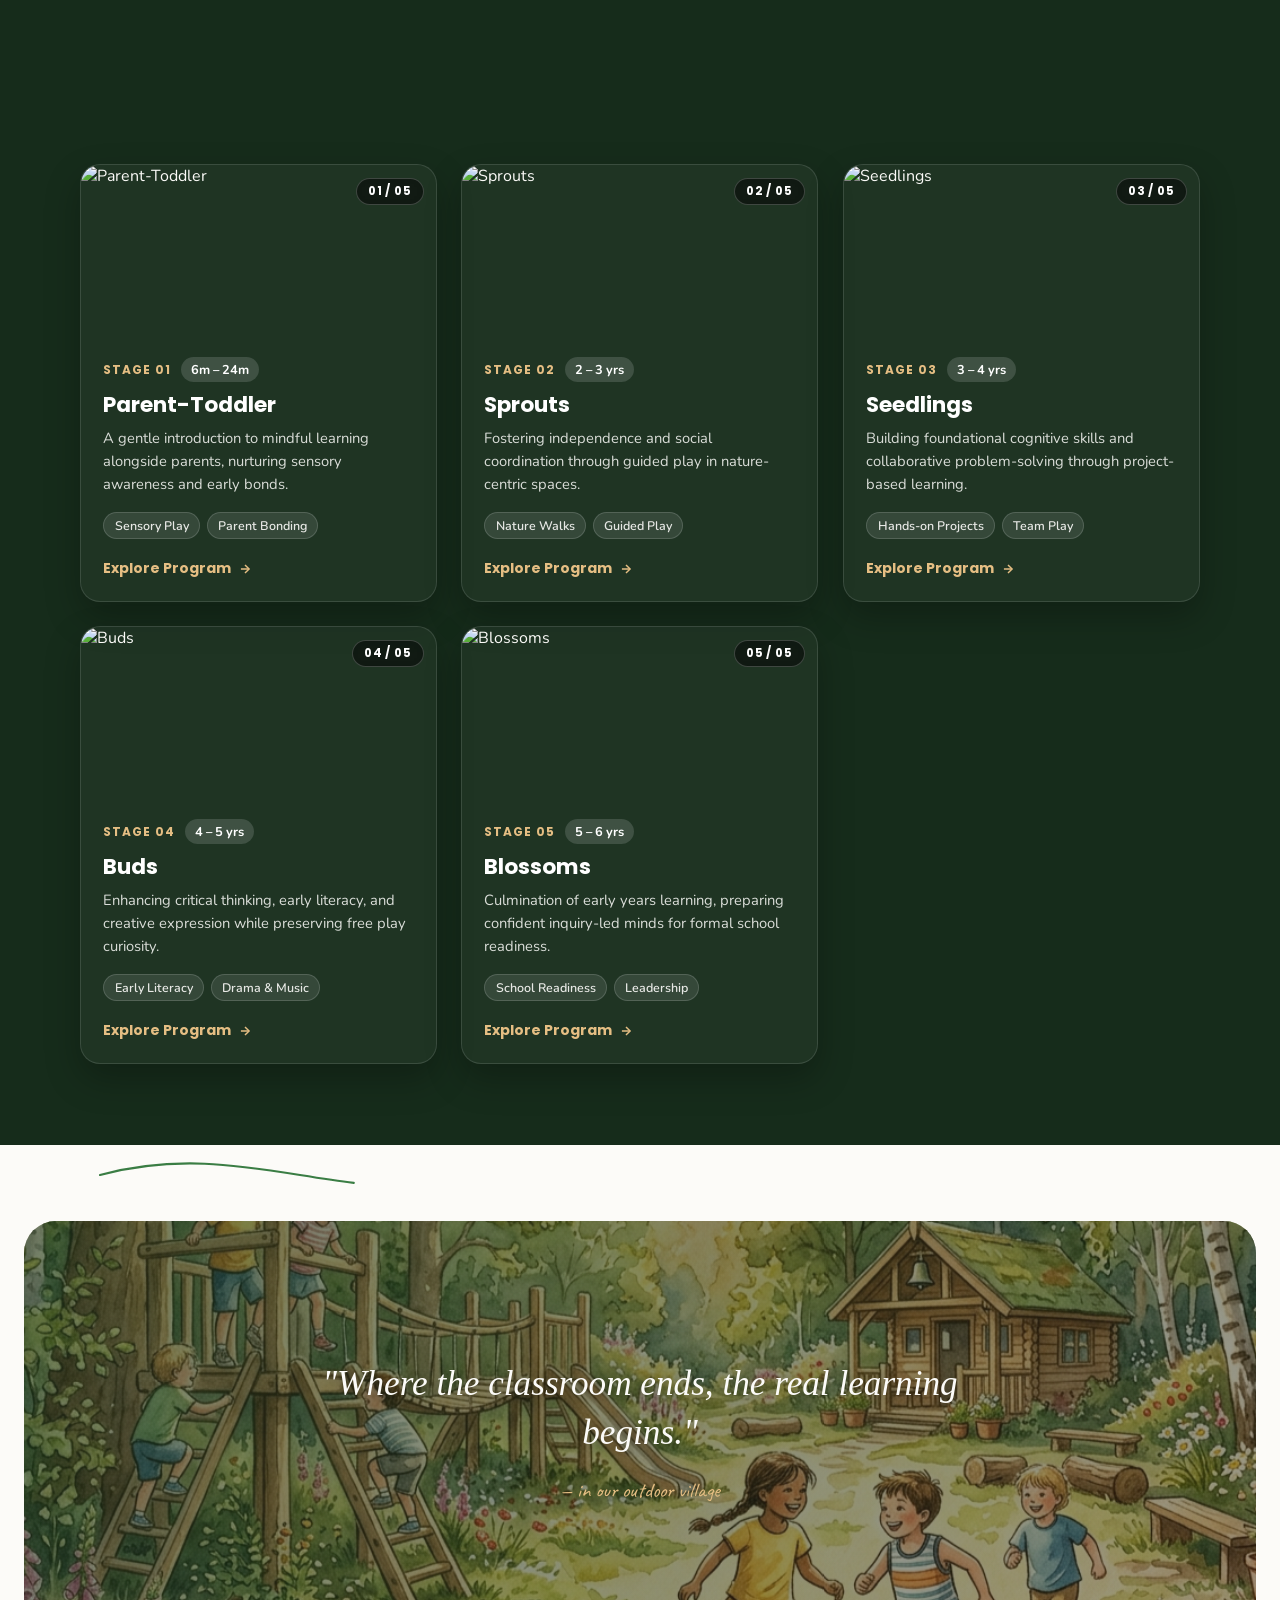
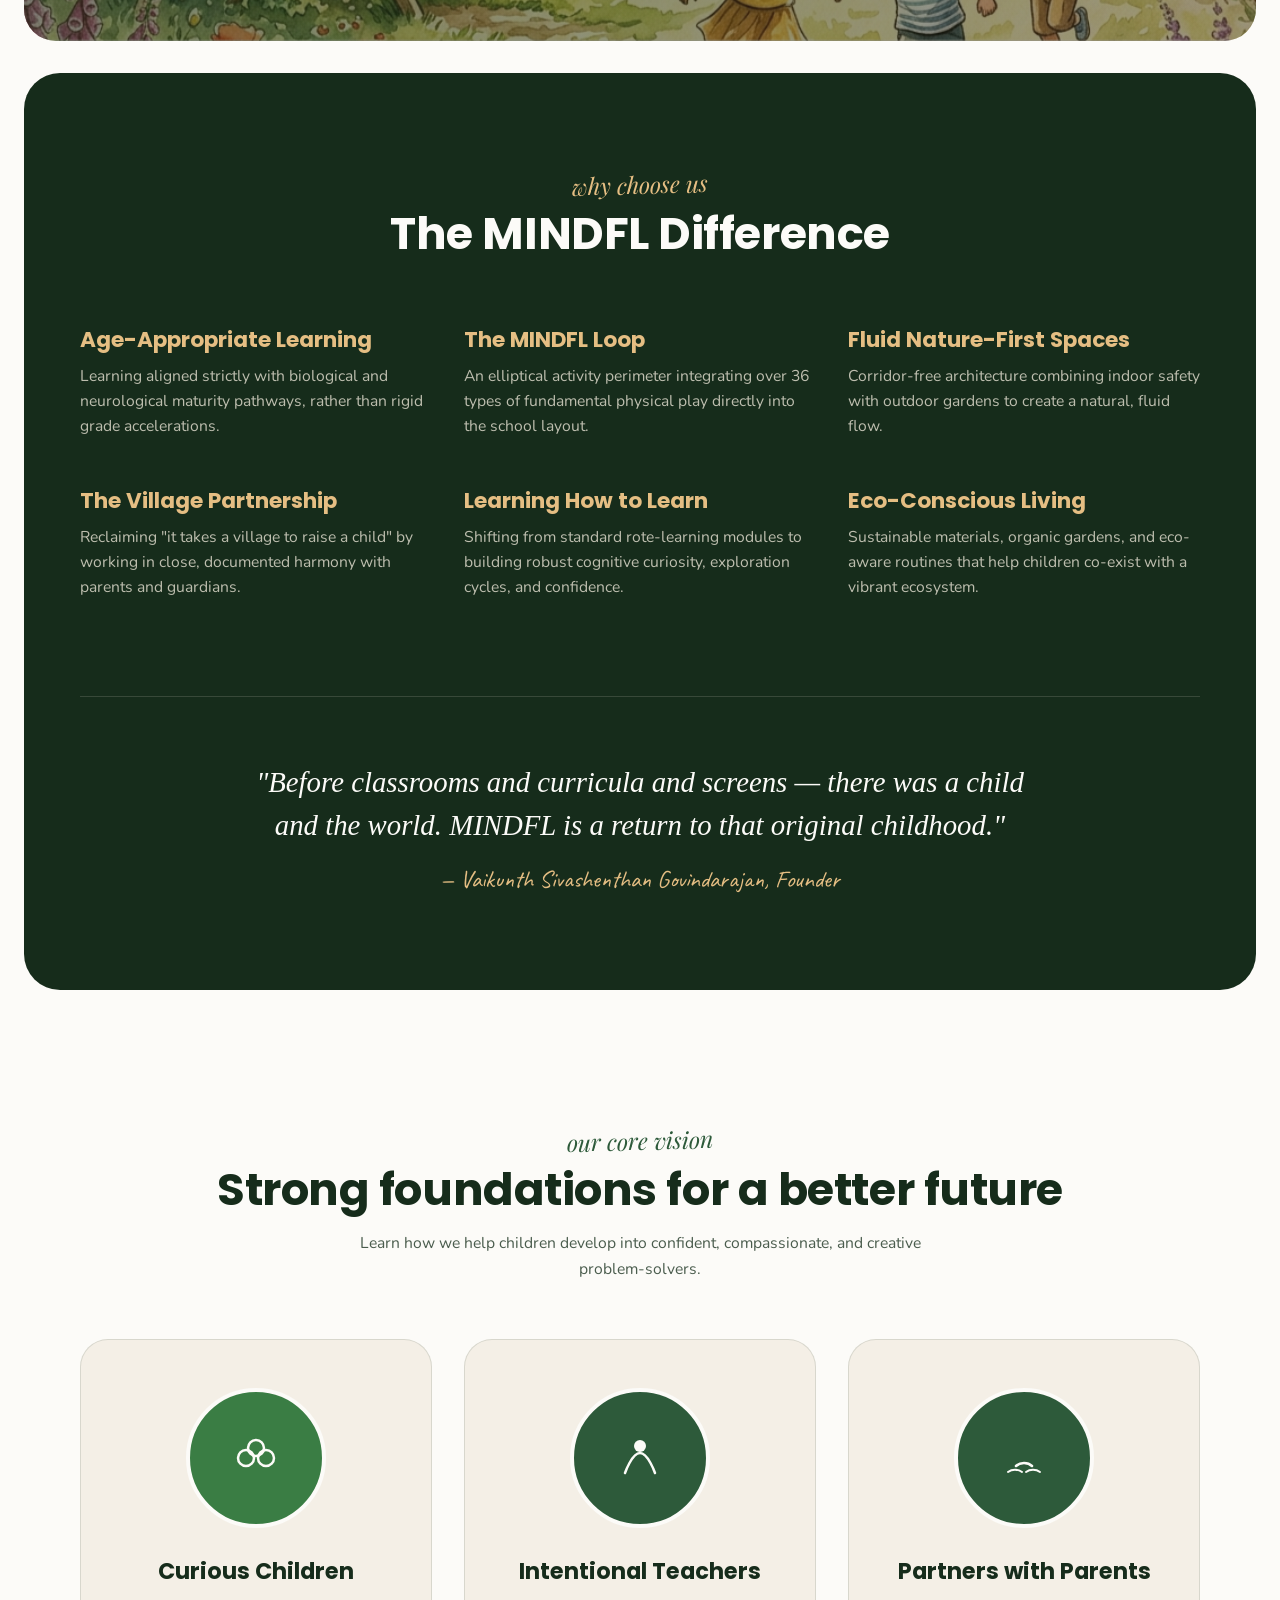
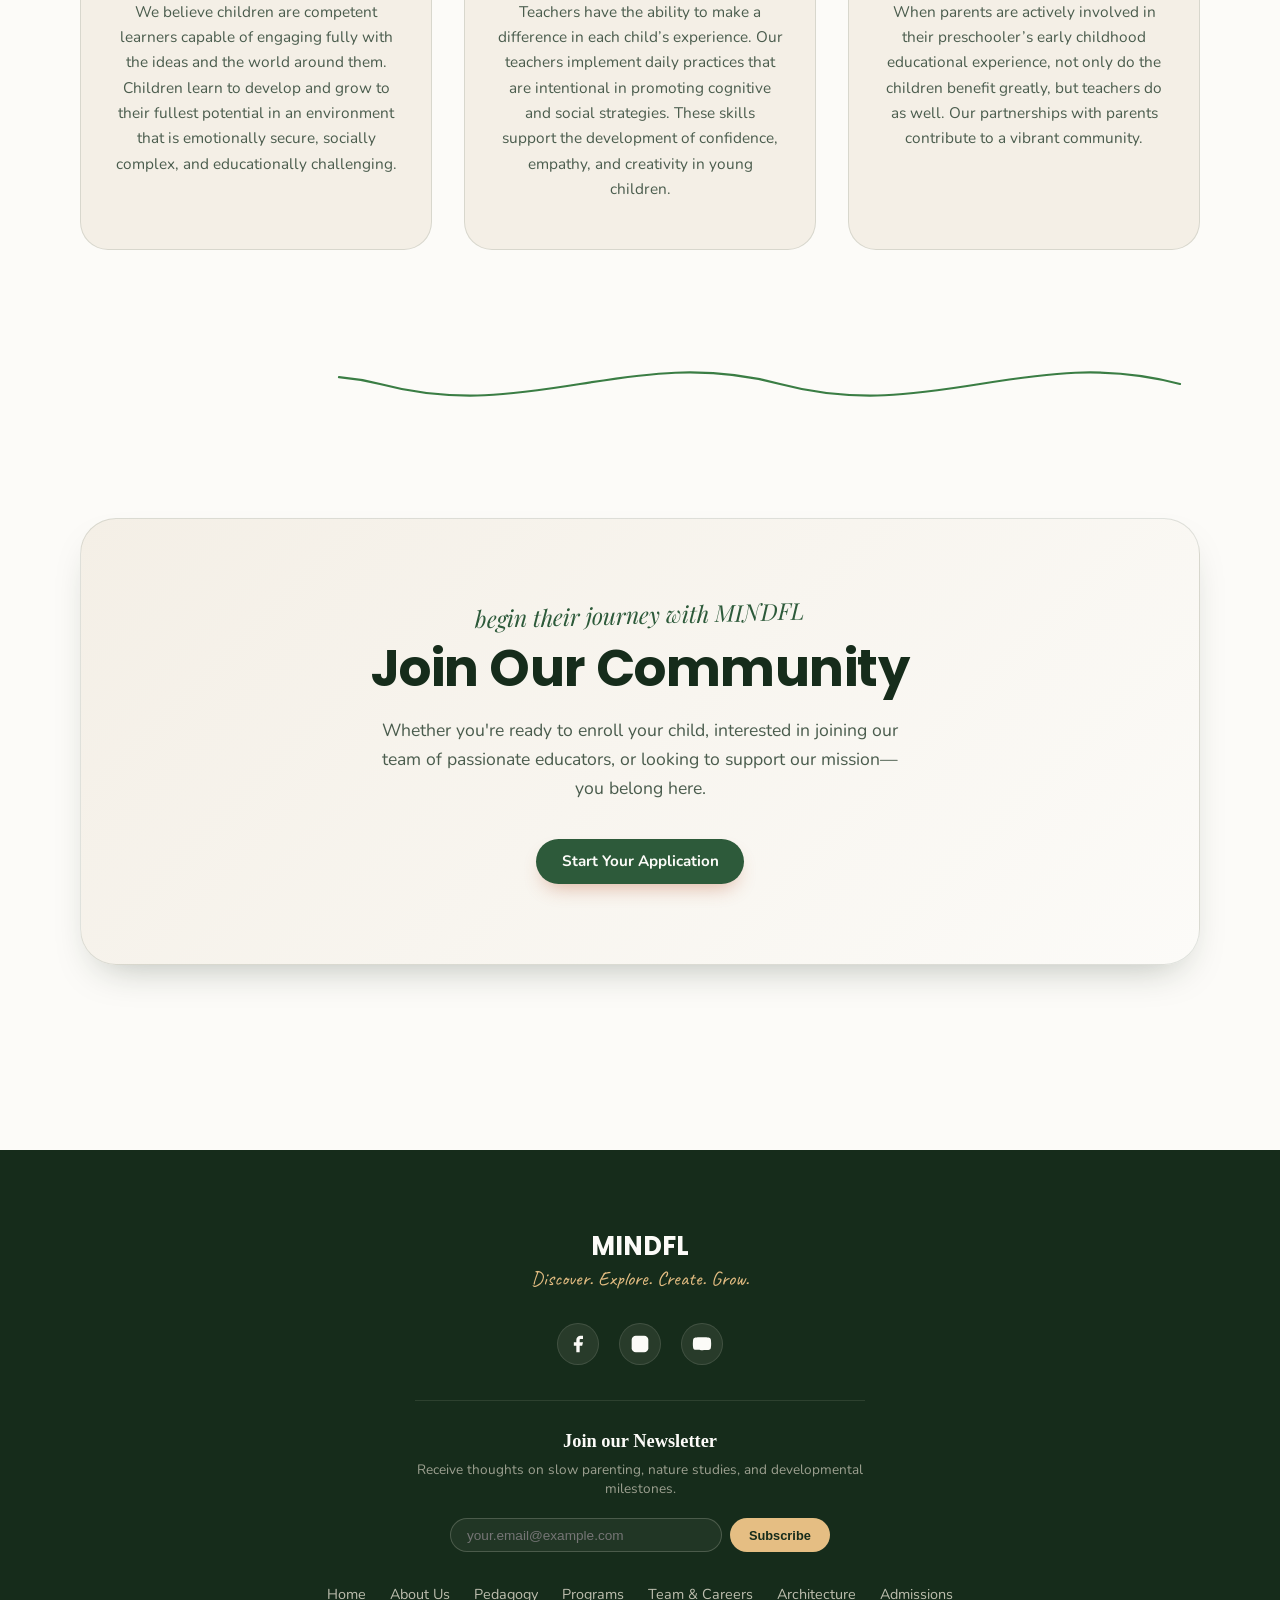
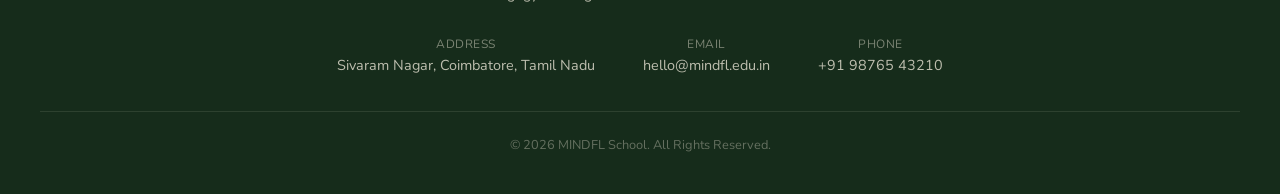
==== commit 994dac41: "Fix pedagogy section to 4 cards in 1 row on desktop and update programs section into a simple, short" ====
--- a/index.html
+++ b/index.html
@@ -5,7 +5,7 @@
   <meta name="viewport" content="width=device-width, initial-scale=1.0">
   <meta name="description" content="MINDFL School — A progressive learning village for the early years in Sivaram Nagar, Coimbatore. Inspired by nature, play, and mindful exploration.">
   <title>MINDFL — A Progressive Learning Village for the Early Years</title>
-  <link rel="stylesheet" href="index.css?v=18.0">
+  <link rel="stylesheet" href="index.css?v=19.0">
   <style id="hero-parallax-inline-css">
     .hero-section {
       min-height: 100vh !important;
@@ -381,7 +381,7 @@
 
   </div><!-- /.wrap CLOSED before sticky section -->
 
-  <!-- OUR AGE-APPROPRIATE PROGRAMS SECTION (Clean Standard Layout) -->
+  <!-- OUR AGE-APPROPRIATE PROGRAMS SECTION (Compact & Short Grid Layout) -->
   <section id="programs-section" class="programs-clean-section">
     <div class="inner">
       <div class="prog-clean-header">
@@ -390,143 +390,116 @@
         <p class="prog-clean-subtext">Nurturing classrooms designed around biological readiness, natural pacing, and play-centric milestones.</p>
       </div>
 
-      <div class="prog-clean-grid">
+      <div class="prog-compact-grid">
 
         <!-- Program 1 -->
-        <div class="prog-clean-card">
-          <div class="prog-clean-img-wrap">
-            <img src="https://images.unsplash.com/photo-1502086223501-7ea6ecd79368?auto=format&fit=crop&q=75&w=900&fm=webp" alt="Parent-Toddler" loading="lazy" decoding="async" />
-            <span class="prog-clean-img-badge">01 / 05</span>
-          </div>
-          <div class="prog-clean-content">
-            <div class="prog-clean-meta">
-              <span class="prog-clean-stage">STAGE 01</span>
-              <span class="prog-clean-age">6 months – 24 months</span>
-            </div>
-            <h3 class="prog-clean-title">Parent-Toddler</h3>
-            <p class="prog-clean-desc">A gentle introduction to mindful learning. We nurture curiosity in a safe environment alongside parents, building early sensory awareness.</p>
-            <div class="prog-clean-milestones-label">KEY FOCUS MILESTONES</div>
-            <div class="prog-clean-pills">
-              <span><svg width="14" height="14" viewBox="0 0 24 24" fill="none" stroke="currentColor" stroke-width="2.2" stroke-linecap="round" stroke-linejoin="round"><path d="M12 22s8-4 8-10V5l-8-3-8 3v7c0 6 8 10 8 10z"/></svg> Sensory Exploration</span>
-              <span><svg width="14" height="14" viewBox="0 0 24 24" fill="none" stroke="currentColor" stroke-width="2.2" stroke-linecap="round" stroke-linejoin="round"><path d="M17 21v-2a4 4 0 0 0-4-4H5a4 4 0 0 0-4 4v2"/><circle cx="9" cy="7" r="4"/></svg> Parent Bonding</span>
-              <span><svg width="14" height="14" viewBox="0 0 24 24" fill="none" stroke="currentColor" stroke-width="2.2" stroke-linecap="round" stroke-linejoin="round"><circle cx="12" cy="12" r="10"/><path d="M8 14s1.5 2 4 2 4-2 4-2M9 9h.01M15 9h.01"/></svg> Motor Skills</span>
-            </div>
-            <div class="prog-clean-actions">
-              <a href="programs.html?tab=toddler" class="prog-btn-primary">Explore Program <svg width="18" height="18" viewBox="0 0 24 24" fill="none" stroke="currentColor" stroke-width="2.2"><line x1="5" y1="12" x2="19" y2="12"/><polyline points="12 5 19 12 12 19"/></svg></a>
-              <a href="about.html#visit" class="prog-btn-secondary">Schedule Visit</a>
-            </div>
+        <div class="prog-compact-card">
+          <div class="prog-compact-img">
+            <img src="https://images.unsplash.com/photo-1502086223501-7ea6ecd79368?auto=format&fit=crop&q=75&w=600&fm=webp" alt="Parent-Toddler" loading="lazy" decoding="async" />
+            <span class="prog-compact-badge">01 / 05</span>
+          </div>
+          <div class="prog-compact-body">
+            <div class="prog-compact-meta">
+              <span class="prog-compact-stage">STAGE 01</span>
+              <span class="prog-compact-age">6m – 24m</span>
+            </div>
+            <h3 class="prog-compact-title">Parent-Toddler</h3>
+            <p class="prog-compact-desc">A gentle introduction to mindful learning alongside parents, nurturing sensory awareness and early bonds.</p>
+            <div class="prog-compact-pills">
+              <span>Sensory Play</span>
+              <span>Parent Bonding</span>
+            </div>
+            <a href="programs.html?tab=toddler" class="prog-compact-link">Explore Program <svg width="14" height="14" viewBox="0 0 24 24" fill="none" stroke="currentColor" stroke-width="2.5"><line x1="5" y1="12" x2="19" y2="12"/><polyline points="12 5 19 12 12 19"/></svg></a>
           </div>
         </div>
 
         <!-- Program 2 -->
-        <div class="prog-clean-card">
-          <div class="prog-clean-img-wrap">
-            <img src="https://images.unsplash.com/photo-1472162072942-cd5147eb39bd?auto=format&fit=crop&q=75&w=900&fm=webp" alt="Sprouts" loading="lazy" decoding="async" />
-            <span class="prog-clean-img-badge">02 / 05</span>
-          </div>
-          <div class="prog-clean-content">
-            <div class="prog-clean-meta">
-              <span class="prog-clean-stage">STAGE 02</span>
-              <span class="prog-clean-age">2 – 3 years</span>
-            </div>
-            <h3 class="prog-clean-title">Sprouts</h3>
-            <p class="prog-clean-desc">Fostering independence and sensory exploration. Children develop early social skills and motor coordination through guided play in our nature-centric spaces.</p>
-            <div class="prog-clean-milestones-label">KEY FOCUS MILESTONES</div>
-            <div class="prog-clean-pills">
-              <span><svg width="14" height="14" viewBox="0 0 24 24" fill="none" stroke="currentColor" stroke-width="2.2" stroke-linecap="round" stroke-linejoin="round"><path d="M3 18h18M3 14h18M9 10h6M12 2v8"/></svg> Nature Walks</span>
-              <span><svg width="14" height="14" viewBox="0 0 24 24" fill="none" stroke="currentColor" stroke-width="2.2" stroke-linecap="round" stroke-linejoin="round"><rect x="2" y="3" width="20" height="14" rx="2"/><path d="M8 21h8M12 17v4"/></svg> Guided Play</span>
-              <span><svg width="14" height="14" viewBox="0 0 24 24" fill="none" stroke="currentColor" stroke-width="2.2" stroke-linecap="round" stroke-linejoin="round"><path d="M21 15a2 2 0 0 1-2 2H7l-4 4V5a2 2 0 0 1 2-2h14a2 2 0 0 1 2 2z"/></svg> Language Roots</span>
-            </div>
-            <div class="prog-clean-actions">
-              <a href="programs.html?tab=sprouts" class="prog-btn-primary">Explore Program <svg width="18" height="18" viewBox="0 0 24 24" fill="none" stroke="currentColor" stroke-width="2.2"><line x1="5" y1="12" x2="19" y2="12"/><polyline points="12 5 19 12 12 19"/></svg></a>
-              <a href="about.html#visit" class="prog-btn-secondary">Schedule Visit</a>
-            </div>
+        <div class="prog-compact-card">
+          <div class="prog-compact-img">
+            <img src="https://images.unsplash.com/photo-1472162072942-cd5147eb39bd?auto=format&fit=crop&q=75&w=600&fm=webp" alt="Sprouts" loading="lazy" decoding="async" />
+            <span class="prog-compact-badge">02 / 05</span>
+          </div>
+          <div class="prog-compact-body">
+            <div class="prog-compact-meta">
+              <span class="prog-compact-stage">STAGE 02</span>
+              <span class="prog-compact-age">2 – 3 yrs</span>
+            </div>
+            <h3 class="prog-compact-title">Sprouts</h3>
+            <p class="prog-compact-desc">Fostering independence and social coordination through guided play in nature-centric spaces.</p>
+            <div class="prog-compact-pills">
+              <span>Nature Walks</span>
+              <span>Guided Play</span>
+            </div>
+            <a href="programs.html?tab=sprouts" class="prog-compact-link">Explore Program <svg width="14" height="14" viewBox="0 0 24 24" fill="none" stroke="currentColor" stroke-width="2.5"><line x1="5" y1="12" x2="19" y2="12"/><polyline points="12 5 19 12 12 19"/></svg></a>
           </div>
         </div>
 
         <!-- Program 3 -->
-        <div class="prog-clean-card">
-          <div class="prog-clean-img-wrap">
-            <img src="https://images.unsplash.com/photo-1503454537195-1dcabb73ffb9?auto=format&fit=crop&q=75&w=900&fm=webp" alt="Seedlings" loading="lazy" decoding="async" />
-            <span class="prog-clean-img-badge">03 / 05</span>
-          </div>
-          <div class="prog-clean-content">
-            <div class="prog-clean-meta">
-              <span class="prog-clean-stage">STAGE 03</span>
-              <span class="prog-clean-age">3 – 4 years</span>
-            </div>
-            <h3 class="prog-clean-title">Seedlings</h3>
-            <p class="prog-clean-desc">Building foundational cognitive and motor skills. Project-based learning begins to blossom here, encouraging collaborative problem-solving.</p>
-            <div class="prog-clean-milestones-label">KEY FOCUS MILESTONES</div>
-            <div class="prog-clean-pills">
-              <span><svg width="14" height="14" viewBox="0 0 24 24" fill="none" stroke="currentColor" stroke-width="2.2" stroke-linecap="round" stroke-linejoin="round"><path d="M14.5 2H6a2 2 0 0 0-2 2v16a2 2 0 0 0 2 2h12a2 2 0 0 0 2-2V7.5L14.5 2z"/><polyline points="14 2 14 8 20 8"/></svg> Hands-on Projects</span>
-              <span><svg width="14" height="14" viewBox="0 0 24 24" fill="none" stroke="currentColor" stroke-width="2.2" stroke-linecap="round" stroke-linejoin="round"><path d="M17 21v-2a4 4 0 0 0-4-4H5a4 4 0 0 0-4 4v2"/><circle cx="9" cy="7" r="4"/></svg> Team Play</span>
-              <span><svg width="14" height="14" viewBox="0 0 24 24" fill="none" stroke="currentColor" stroke-width="2.2" stroke-linecap="round" stroke-linejoin="round"><path d="M12 19l7-7 3 3-7 7-3-3z"/></svg> Creative Expression</span>
-            </div>
-            <div class="prog-clean-actions">
-              <a href="programs.html?tab=seedlings" class="prog-btn-primary">Explore Program <svg width="18" height="18" viewBox="0 0 24 24" fill="none" stroke="currentColor" stroke-width="2.2"><line x1="5" y1="12" x2="19" y2="12"/><polyline points="12 5 19 12 12 19"/></svg></a>
-              <a href="about.html#visit" class="prog-btn-secondary">Schedule Visit</a>
-            </div>
+        <div class="prog-compact-card">
+          <div class="prog-compact-img">
+            <img src="https://images.unsplash.com/photo-1503454537195-1dcabb73ffb9?auto=format&fit=crop&q=75&w=600&fm=webp" alt="Seedlings" loading="lazy" decoding="async" />
+            <span class="prog-compact-badge">03 / 05</span>
+          </div>
+          <div class="prog-compact-body">
+            <div class="prog-compact-meta">
+              <span class="prog-compact-stage">STAGE 03</span>
+              <span class="prog-compact-age">3 – 4 yrs</span>
+            </div>
+            <h3 class="prog-compact-title">Seedlings</h3>
+            <p class="prog-compact-desc">Building foundational cognitive skills and collaborative problem-solving through project-based learning.</p>
+            <div class="prog-compact-pills">
+              <span>Hands-on Projects</span>
+              <span>Team Play</span>
+            </div>
+            <a href="programs.html?tab=seedlings" class="prog-compact-link">Explore Program <svg width="14" height="14" viewBox="0 0 24 24" fill="none" stroke="currentColor" stroke-width="2.5"><line x1="5" y1="12" x2="19" y2="12"/><polyline points="12 5 19 12 12 19"/></svg></a>
           </div>
         </div>
 
         <!-- Program 4 -->
-        <div class="prog-clean-card">
-          <div class="prog-clean-img-wrap">
-            <img src="https://images.unsplash.com/photo-1587654780291-39c9404d746b?auto=format&fit=crop&q=75&w=900&fm=webp" alt="Buds" loading="lazy" decoding="async" />
-            <span class="prog-clean-img-badge">04 / 05</span>
-          </div>
-          <div class="prog-clean-content">
-            <div class="prog-clean-meta">
-              <span class="prog-clean-stage">STAGE 04</span>
-              <span class="prog-clean-age">4 – 5 years</span>
-            </div>
-            <h3 class="prog-clean-title">Buds</h3>
-            <p class="prog-clean-desc">Enhancing critical thinking and creative expression. We focus on preparing them for more structured learning without losing the wonder of free play.</p>
-            <div class="prog-clean-milestones-label">KEY FOCUS MILESTONES</div>
-            <div class="prog-clean-pills">
-              <span><svg width="14" height="14" viewBox="0 0 24 24" fill="none" stroke="currentColor" stroke-width="2.2" stroke-linecap="round" stroke-linejoin="round"><path d="M4 19.5A2.5 2.5 0 0 1 6.5 17H20"/><path d="M6.5 2H20v20H6.5A2.5 2.5 0 0 1 4 19.5v-15A2.5 2.5 0 0 1 6.5 2z"/></svg> Early Literacy</span>
-              <span><svg width="14" height="14" viewBox="0 0 24 24" fill="none" stroke="currentColor" stroke-width="2.2" stroke-linecap="round" stroke-linejoin="round"><rect x="4" y="2" width="16" height="20" rx="2"/><path d="M8 6h8M8 10h8M8 14h4"/></svg> Math Concepts</span>
-              <span><svg width="14" height="14" viewBox="0 0 24 24" fill="none" stroke="currentColor" stroke-width="2.2" stroke-linecap="round" stroke-linejoin="round"><path d="M9 18V5l12-2v13"/><circle cx="6" cy="18" r="3"/><circle cx="18" cy="16" r="3"/></svg> Drama &amp; Music</span>
-            </div>
-            <div class="prog-clean-actions">
-              <a href="programs.html?tab=buds" class="prog-btn-primary">Explore Program <svg width="18" height="18" viewBox="0 0 24 24" fill="none" stroke="currentColor" stroke-width="2.2"><line x1="5" y1="12" x2="19" y2="12"/><polyline points="12 5 19 12 12 19"/></svg></a>
-              <a href="about.html#visit" class="prog-btn-secondary">Schedule Visit</a>
-            </div>
+        <div class="prog-compact-card">
+          <div class="prog-compact-img">
+            <img src="https://images.unsplash.com/photo-1587654780291-39c9404d746b?auto=format&fit=crop&q=75&w=600&fm=webp" alt="Buds" loading="lazy" decoding="async" />
+            <span class="prog-compact-badge">04 / 05</span>
+          </div>
+          <div class="prog-compact-body">
+            <div class="prog-compact-meta">
+              <span class="prog-compact-stage">STAGE 04</span>
+              <span class="prog-compact-age">4 – 5 yrs</span>
+            </div>
+            <h3 class="prog-compact-title">Buds</h3>
+            <p class="prog-compact-desc">Enhancing critical thinking, early literacy, and creative expression while preserving free play curiosity.</p>
+            <div class="prog-compact-pills">
+              <span>Early Literacy</span>
+              <span>Drama & Music</span>
+            </div>
+            <a href="programs.html?tab=buds" class="prog-compact-link">Explore Program <svg width="14" height="14" viewBox="0 0 24 24" fill="none" stroke="currentColor" stroke-width="2.5"><line x1="5" y1="12" x2="19" y2="12"/><polyline points="12 5 19 12 12 19"/></svg></a>
           </div>
         </div>
 
         <!-- Program 5 -->
-        <div class="prog-clean-card">
-          <div class="prog-clean-img-wrap">
-            <img src="https://images.unsplash.com/photo-1544717305-2782549b5136?auto=format&fit=crop&q=75&w=900&fm=webp" alt="Blossoms" loading="lazy" decoding="async" />
-            <span class="prog-clean-img-badge">05 / 05</span>
-          </div>
-          <div class="prog-clean-content">
-            <div class="prog-clean-meta">
-              <span class="prog-clean-stage">STAGE 05</span>
-              <span class="prog-clean-age">5 – 6 years</span>
-            </div>
-            <h3 class="prog-clean-title">Blossoms</h3>
-            <p class="prog-clean-desc">Preparing for formal education while preserving the joy of inquiry. The culmination of our early years village, where confident learners emerge.</p>
-            <div class="prog-clean-milestones-label">KEY FOCUS MILESTONES</div>
-            <div class="prog-clean-pills">
-              <span><svg width="14" height="14" viewBox="0 0 24 24" fill="none" stroke="currentColor" stroke-width="2.2" stroke-linecap="round" stroke-linejoin="round"><path d="M22 10v6M2 10l10-5 10 5-10 5z"/><path d="M6 12v5c3 3 9 3 12 0v-5"/></svg> School Readiness</span>
-              <span><svg width="14" height="14" viewBox="0 0 24 24" fill="none" stroke="currentColor" stroke-width="2.2" stroke-linecap="round" stroke-linejoin="round"><circle cx="12" cy="12" r="10"/><path d="M2 12h20"/></svg> Environmental Leadership</span>
-              <span><svg width="14" height="14" viewBox="0 0 24 24" fill="none" stroke="currentColor" stroke-width="2.2" stroke-linecap="round" stroke-linejoin="round"><circle cx="12" cy="12" r="10"/><path d="M12 8v4M12 16h.01"/></svg> Inquiry Projects</span>
-            </div>
-            <div class="prog-clean-actions">
-              <a href="programs.html?tab=blossoms" class="prog-btn-primary">Explore Program <svg width="18" height="18" viewBox="0 0 24 24" fill="none" stroke="currentColor" stroke-width="2.2"><line x1="5" y1="12" x2="19" y2="12"/><polyline points="12 5 19 12 12 19"/></svg></a>
-              <a href="about.html#visit" class="prog-btn-secondary">Schedule Visit</a>
-            </div>
+        <div class="prog-compact-card">
+          <div class="prog-compact-img">
+            <img src="https://images.unsplash.com/photo-1544717305-2782549b5136?auto=format&fit=crop&q=75&w=600&fm=webp" alt="Blossoms" loading="lazy" decoding="async" />
+            <span class="prog-compact-badge">05 / 05</span>
+          </div>
+          <div class="prog-compact-body">
+            <div class="prog-compact-meta">
+              <span class="prog-compact-stage">STAGE 05</span>
+              <span class="prog-compact-age">5 – 6 yrs</span>
+            </div>
+            <h3 class="prog-compact-title">Blossoms</h3>
+            <p class="prog-compact-desc">Culmination of early years learning, preparing confident inquiry-led minds for formal school readiness.</p>
+            <div class="prog-compact-pills">
+              <span>School Readiness</span>
+              <span>Leadership</span>
+            </div>
+            <a href="programs.html?tab=blossoms" class="prog-compact-link">Explore Program <svg width="14" height="14" viewBox="0 0 24 24" fill="none" stroke="currentColor" stroke-width="2.5"><line x1="5" y1="12" x2="19" y2="12"/><polyline points="12 5 19 12 12 19"/></svg></a>
           </div>
         </div>
 
       </div>
     </div>
   </section><!-- end #programs-section -->
-
-  <div class="wrap"><!-- .wrap REOPENED after sticky section -->
 
     <!-- Vine Divider -->
     <svg class="vine-divider" viewBox="0 0 1080 60"><path class="vine-path" d="M0,30 C150,-10 250,70 400,30 C550,-10 650,70 800,30 C900,5 950,50 1080,25"/></svg>
@@ -735,6 +708,6 @@
   <script src="https://cdnjs.cloudflare.com/ajax/libs/gsap/3.12.2/gsap.min.js"></script>
   <script src="https://cdnjs.cloudflare.com/ajax/libs/gsap/3.12.2/ScrollTrigger.min.js"></script>
 
-  <script src="index.js?v=18.0"></script>
+  <script src="index.js?v=19.0"></script>
 </body>
 </html>
--- a/index.css
+++ b/index.css
@@ -1774,7 +1774,7 @@
   .parallax-card:nth-child(5) { top: 18vh; }
 }
 
-/* Simple Grid Pedagogy */
+/* Simple Grid Pedagogy (4 Cards in 1 Row on Desktop) */
 .pedagogy-section {
   padding: 6rem 5%;
   background: var(--forest-deep);
@@ -1789,256 +1789,263 @@
 
 .grid-pedagogy {
   display: grid;
-  grid-template-columns: repeat(auto-fit, minmax(280px, 1fr));
-  gap: 2rem;
-  max-width: var(--max-width);
+  grid-template-columns: repeat(4, 1fr);
+  gap: 1.2rem;
+  max-width: var(--max-width, 1280px);
   margin: 0 auto;
 }
 
 .pedagogy-card {
   background: rgba(255, 255, 255, 0.05);
-  border: 1px solid rgba(255, 255, 255, 0.1);
-  padding: 3rem 2rem;
-  border-radius: 24px;
-  transition: transform 0.3s ease, background 0.3s ease;
+  border: 1px solid rgba(255, 255, 255, 0.12);
+  padding: 2.2rem 1.4rem;
+  border-radius: 20px;
+  transition: transform 0.3s ease, background 0.3s ease, border-color 0.3s ease;
+  display: flex;
+  flex-direction: column;
 }
 
 .pedagogy-card:hover {
   transform: translateY(-5px);
   background: rgba(255, 255, 255, 0.08);
+  border-color: var(--gold-soft, #e5be83);
 }
 
 .pedagogy-title {
-  font-size: 1.8rem;
-  color: var(--gold-soft);
-  margin-bottom: 1rem;
+  font-family: 'Poppins', sans-serif;
+  font-size: 1.45rem;
+  font-weight: 700;
+  color: var(--gold-soft, #e5be83);
+  margin-bottom: 0.8rem;
 }
 
 .pedagogy-desc {
-  font-size: 1.1rem;
+  font-family: 'Nunito', sans-serif;
+  font-size: 0.95rem;
   line-height: 1.6;
-  color: var(--paper-deep);
+  color: rgba(252, 251, 248, 0.88);
+}
+
+@media (max-width: 991px) {
+  .grid-pedagogy {
+    grid-template-columns: repeat(2, 1fr);
+    gap: 1.4rem;
+  }
+}
+
+@media (max-width: 600px) {
+  .grid-pedagogy {
+    grid-template-columns: 1fr;
+  }
 }
 
 /* ==========================================================================
-   CLEAN NON-PARALLAX AGE-APPROPRIATE PROGRAMS SECTION
+   SIMPLE & SHORT COMPACT AGE-APPROPRIATE PROGRAMS SECTION
    ========================================================================== */
 .programs-clean-section {
   position: relative;
   width: 100%;
   background: var(--forest-deep, #162c1b);
-  padding: 6rem 1.5rem;
+  padding: 5rem 1.5rem;
   color: var(--paper, #fcfbf8);
 }
 
 .prog-clean-header {
   text-align: center;
-  max-width: 780px;
-  margin: 0 auto 4rem;
+  max-width: 720px;
+  margin: 0 auto 3rem;
 }
 
 .prog-clean-eyebrow {
   display: inline-block;
   font-family: 'Poppins', sans-serif;
-  font-size: 0.82rem;
+  font-size: 0.8rem;
   font-weight: 700;
   letter-spacing: 0.14em;
   text-transform: uppercase;
   color: var(--gold-soft, #e5be83);
   background: rgba(229, 190, 131, 0.15);
   border: 1px solid rgba(229, 190, 131, 0.35);
-  padding: 0.4rem 1.1rem;
+  padding: 0.35rem 1rem;
   border-radius: 100px;
-  margin-bottom: 1.2rem;
+  margin-bottom: 1rem;
 }
 
 .prog-clean-heading {
   font-family: 'Poppins', sans-serif;
-  font-size: clamp(2.2rem, 5vw, 3.2rem);
+  font-size: clamp(2rem, 4vw, 2.8rem);
   font-weight: 700;
   color: #ffffff;
-  margin: 0 0 1rem 0;
+  margin: 0 0 0.8rem 0;
   line-height: 1.15;
 }
 
 .prog-clean-subtext {
   font-family: 'Nunito', sans-serif;
-  font-size: clamp(1.05rem, 2vw, 1.2rem);
-  line-height: 1.65;
+  font-size: clamp(1rem, 1.8vw, 1.1rem);
+  line-height: 1.6;
   color: rgba(252, 251, 248, 0.85);
   margin: 0;
 }
 
-.prog-clean-grid {
-  display: flex;
-  flex-direction: column;
-  gap: 3.5rem;
-  max-width: var(--max-width, 1200px);
+.prog-compact-grid {
+  display: grid;
+  grid-template-columns: repeat(3, 1fr);
+  gap: 1.5rem;
+  max-width: var(--max-width, 1240px);
   margin: 0 auto;
 }
 
-.prog-clean-card {
-  display: flex;
+.prog-compact-card {
   background: rgba(255, 255, 255, 0.04);
   border: 1px solid rgba(255, 255, 255, 0.12);
-  border-radius: 28px;
+  border-radius: 20px;
   overflow: hidden;
-  box-shadow: 0 20px 45px rgba(0, 0, 0, 0.3);
-  transition: transform 0.4s ease, border-color 0.4s ease, box-shadow 0.4s ease;
-}
-
-.prog-clean-card:hover {
-  transform: translateY(-4px);
-  border-color: rgba(229, 190, 131, 0.4);
-  box-shadow: 0 25px 55px rgba(0, 0, 0, 0.45);
-}
-
-.prog-clean-card:nth-child(even) {
-  flex-direction: row-reverse;
-}
-
-.prog-clean-img-wrap {
-  width: 45%;
-  min-height: 400px;
+  box-shadow: 0 15px 35px rgba(0, 0, 0, 0.25);
+  display: flex;
+  flex-direction: column;
+  transition: transform 0.35s ease, border-color 0.35s ease, box-shadow 0.35s ease;
+}
+
+.prog-compact-card:hover {
+  transform: translateY(-5px);
+  border-color: rgba(229, 190, 131, 0.45);
+  box-shadow: 0 20px 45px rgba(0, 0, 0, 0.35);
+}
+
+.prog-compact-img {
+  width: 100%;
+  height: 170px;
   position: relative;
   overflow: hidden;
-  flex-shrink: 0;
-}
-
-.prog-clean-img-wrap img {
+}
+
+.prog-compact-img img {
   width: 100%;
   height: 100%;
   object-fit: cover;
   object-position: center;
-  transition: transform 0.8s ease;
-}
-
-.prog-clean-card:hover .prog-clean-img-wrap img {
-  transform: scale(1.04);
-}
-
-.prog-clean-content {
+  transition: transform 0.6s ease;
+}
+
+.prog-compact-card:hover .prog-compact-img img {
+  transform: scale(1.05);
+}
+
+.prog-compact-badge {
+  position: absolute;
+  top: 0.8rem;
+  right: 0.8rem;
+  font-family: 'Poppins', sans-serif;
+  font-size: 0.72rem;
+  font-weight: 700;
+  letter-spacing: 0.08em;
+  color: #ffffff;
+  background: rgba(0, 0, 0, 0.55);
+  backdrop-filter: blur(6px);
+  padding: 0.25rem 0.65rem;
+  border-radius: 100px;
+  border: 1px solid rgba(255, 255, 255, 0.2);
+}
+
+.prog-compact-body {
+  padding: 1.4rem;
+  display: flex;
+  flex-direction: column;
   flex: 1;
-  padding: 3rem 3.5rem;
-  display: flex;
-  flex-direction: column;
-  justify-content: center;
-}
-
-.prog-clean-meta {
+}
+
+.prog-compact-meta {
   display: flex;
   align-items: center;
-  gap: 0.8rem;
-  margin-bottom: 1.2rem;
-  flex-wrap: wrap;
-}
-
-.prog-clean-badge {
-  display: inline-flex;
-  align-items: center;
-  font-family: 'Poppins', sans-serif;
-  font-size: 0.8rem;
-  font-weight: 700;
-  letter-spacing: 0.1em;
-  text-transform: uppercase;
-  color: var(--gold-soft, #e5be83);
-  background: rgba(229, 190, 131, 0.15);
-  border: 1px solid rgba(229, 190, 131, 0.35);
-  padding: 0.35rem 0.85rem;
-  border-radius: 100px;
-}
-
-.prog-clean-age {
-  font-family: 'Nunito', sans-serif;
-  font-size: 0.88rem;
-  font-weight: 700;
-  color: #ffffff;
-  background: rgba(255, 255, 255, 0.15);
-  border: 1px solid rgba(255, 255, 255, 0.25);
-  padding: 0.3rem 0.8rem;
-  border-radius: 100px;
-}
-
-.prog-clean-title {
-  font-family: 'Poppins', sans-serif;
-  font-size: clamp(2rem, 3.5vw, 2.6rem);
-  font-weight: 700;
-  color: #ffffff;
-  margin: 0 0 1rem 0;
-  line-height: 1.2;
-}
-
-.prog-clean-desc {
-  font-family: 'Nunito', sans-serif;
-  font-size: clamp(1rem, 1.5vw, 1.12rem);
-  line-height: 1.7;
-  color: rgba(252, 251, 248, 0.9);
-  margin: 0 0 1.8rem 0;
-}
-
-.prog-clean-milestones-label {
+  gap: 0.6rem;
+  margin-bottom: 0.6rem;
+}
+
+.prog-compact-stage {
   font-family: 'Poppins', sans-serif;
   font-size: 0.75rem;
   font-weight: 700;
-  letter-spacing: 0.14em;
   color: var(--gold-soft, #e5be83);
-  margin-bottom: 0.8rem;
+  letter-spacing: 0.08em;
   text-transform: uppercase;
 }
 
-.prog-clean-pills {
+.prog-compact-age {
+  font-family: 'Nunito', sans-serif;
+  font-size: 0.8rem;
+  font-weight: 700;
+  color: #ffffff;
+  background: rgba(255, 255, 255, 0.14);
+  padding: 0.2rem 0.65rem;
+  border-radius: 100px;
+}
+
+.prog-compact-title {
+  font-family: 'Poppins', sans-serif;
+  font-size: 1.35rem;
+  font-weight: 700;
+  color: #ffffff;
+  margin: 0 0 0.5rem 0;
+}
+
+.prog-compact-desc {
+  font-family: 'Nunito', sans-serif;
+  font-size: 0.92rem;
+  line-height: 1.55;
+  color: rgba(252, 251, 248, 0.85);
+  margin: 0 0 1rem 0;
+  display: -webkit-box;
+  -webkit-line-clamp: 3;
+  -webkit-box-orient: vertical;
+  overflow: hidden;
+}
+
+.prog-compact-pills {
   display: flex;
   flex-wrap: wrap;
-  gap: 0.6rem;
-  margin-bottom: 2.2rem;
-}
-
-.prog-clean-pills span {
+  gap: 0.4rem;
+  margin-bottom: 1.2rem;
+}
+
+.prog-compact-pills span {
+  font-size: 0.78rem;
+  font-weight: 600;
+  color: rgba(252, 251, 248, 0.9);
+  background: rgba(255, 255, 255, 0.1);
+  padding: 0.25rem 0.65rem;
+  border-radius: 100px;
+  border: 1px solid rgba(255, 255, 255, 0.15);
+}
+
+.prog-compact-link {
+  margin-top: auto;
   display: inline-flex;
   align-items: center;
-  gap: 0.45rem;
+  gap: 0.4rem;
+  font-family: 'Poppins', sans-serif;
   font-size: 0.88rem;
-  font-weight: 600;
+  font-weight: 700;
+  color: var(--gold-soft, #e5be83);
+  text-decoration: none;
+  transition: gap 0.25s ease, color 0.25s ease;
+}
+
+.prog-compact-link:hover {
+  gap: 0.7rem;
   color: #ffffff;
-  background: rgba(255, 255, 255, 0.12);
-  border: 1px solid rgba(255, 255, 255, 0.22);
-  padding: 0.45rem 1rem;
-  border-radius: 100px;
-  transition: all 0.3s ease;
-}
-
-.prog-clean-pills span:hover {
-  background: rgba(255, 255, 255, 0.22);
-  border-color: rgba(255, 255, 255, 0.45);
-}
-
-.prog-clean-pills svg {
-  color: var(--gold-soft, #e5be83);
-  flex-shrink: 0;
-}
-
-.prog-clean-actions {
-  display: flex;
-  align-items: center;
-  gap: 1rem;
-  flex-wrap: wrap;
-}
-
-@media (max-width: 900px) {
-  .programs-clean-section {
-    padding: 4rem 1.2rem;
-  }
-  .prog-clean-card,
-  .prog-clean-card:nth-child(even) {
-    flex-direction: column;
-  }
-  .prog-clean-img-wrap {
-    width: 100%;
-    min-height: 260px;
-    height: 260px;
-  }
-  .prog-clean-content {
-    padding: 2rem 1.6rem;
+}
+
+@media (max-width: 991px) {
+  .prog-compact-grid {
+    grid-template-columns: repeat(2, 1fr);
+    gap: 1.2rem;
+  }
+}
+
+@media (max-width: 600px) {
+  .prog-compact-grid {
+    grid-template-columns: 1fr;
   }
 }
 
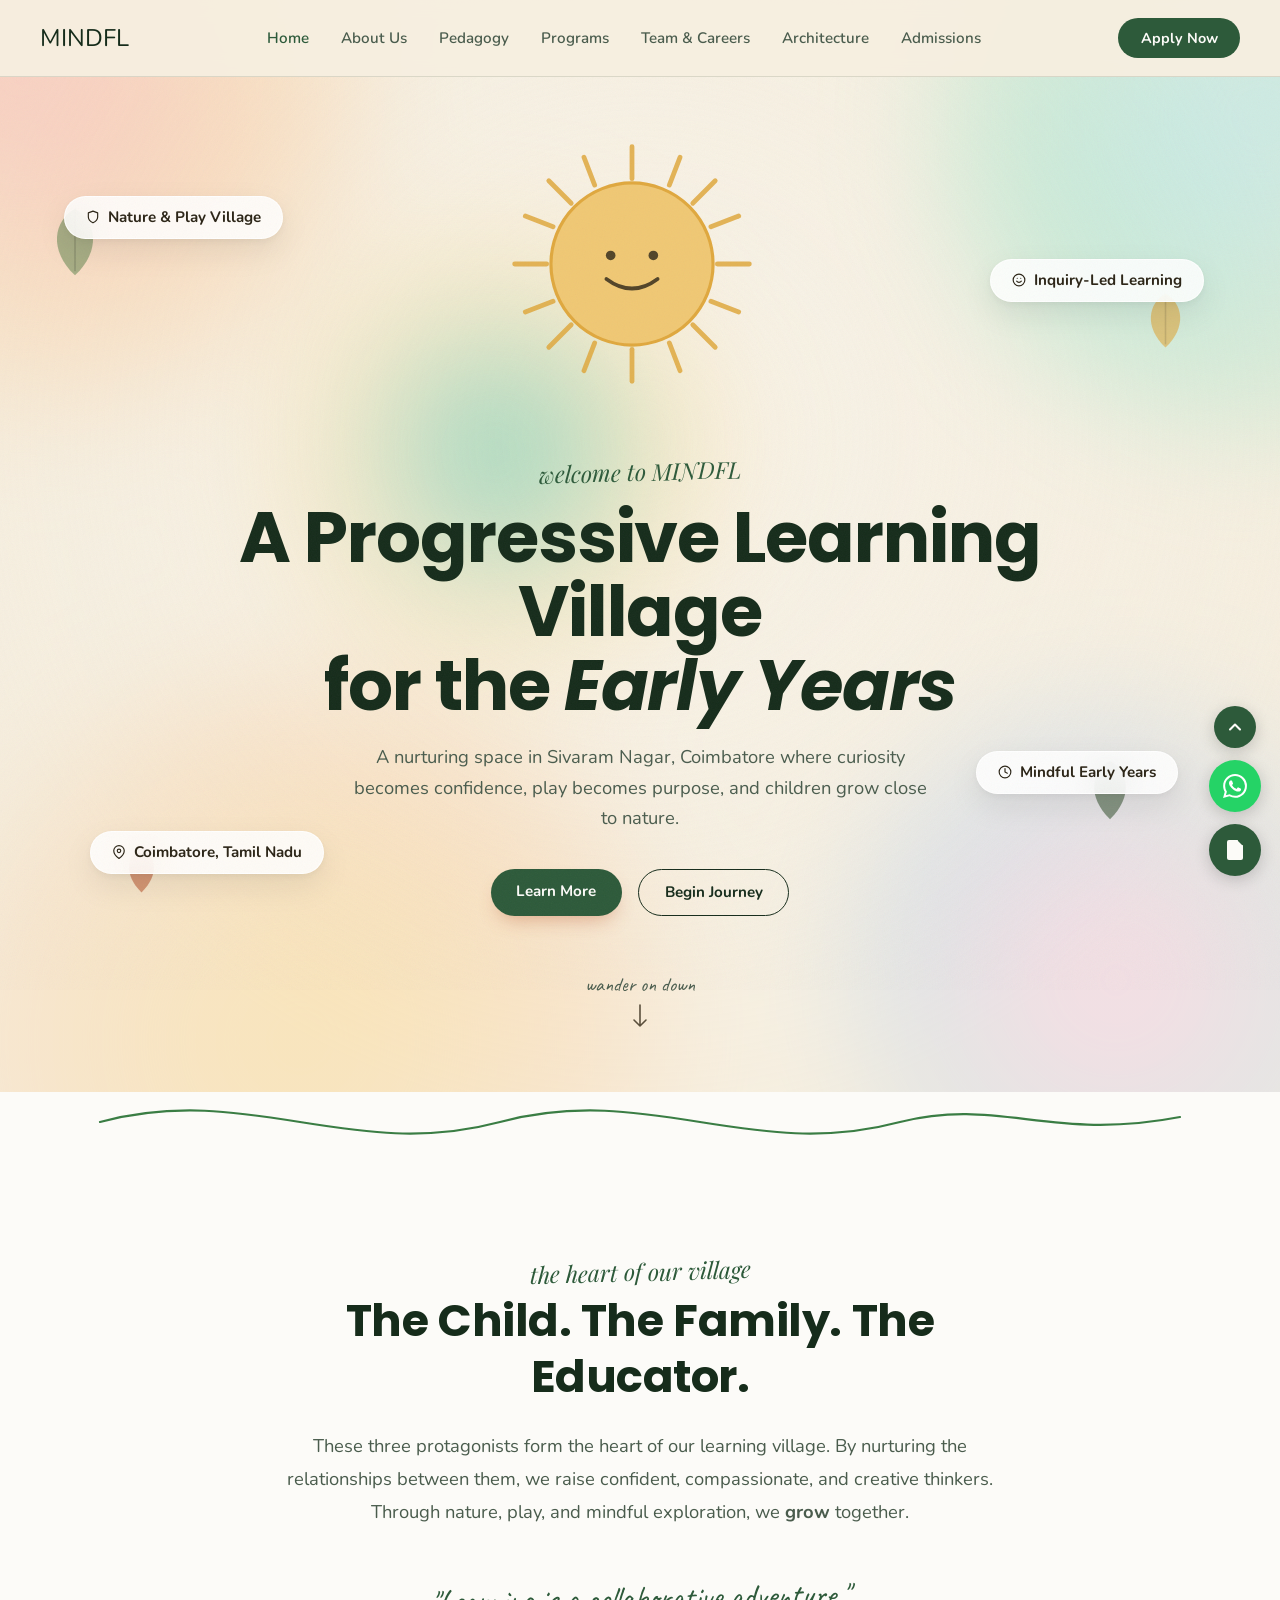
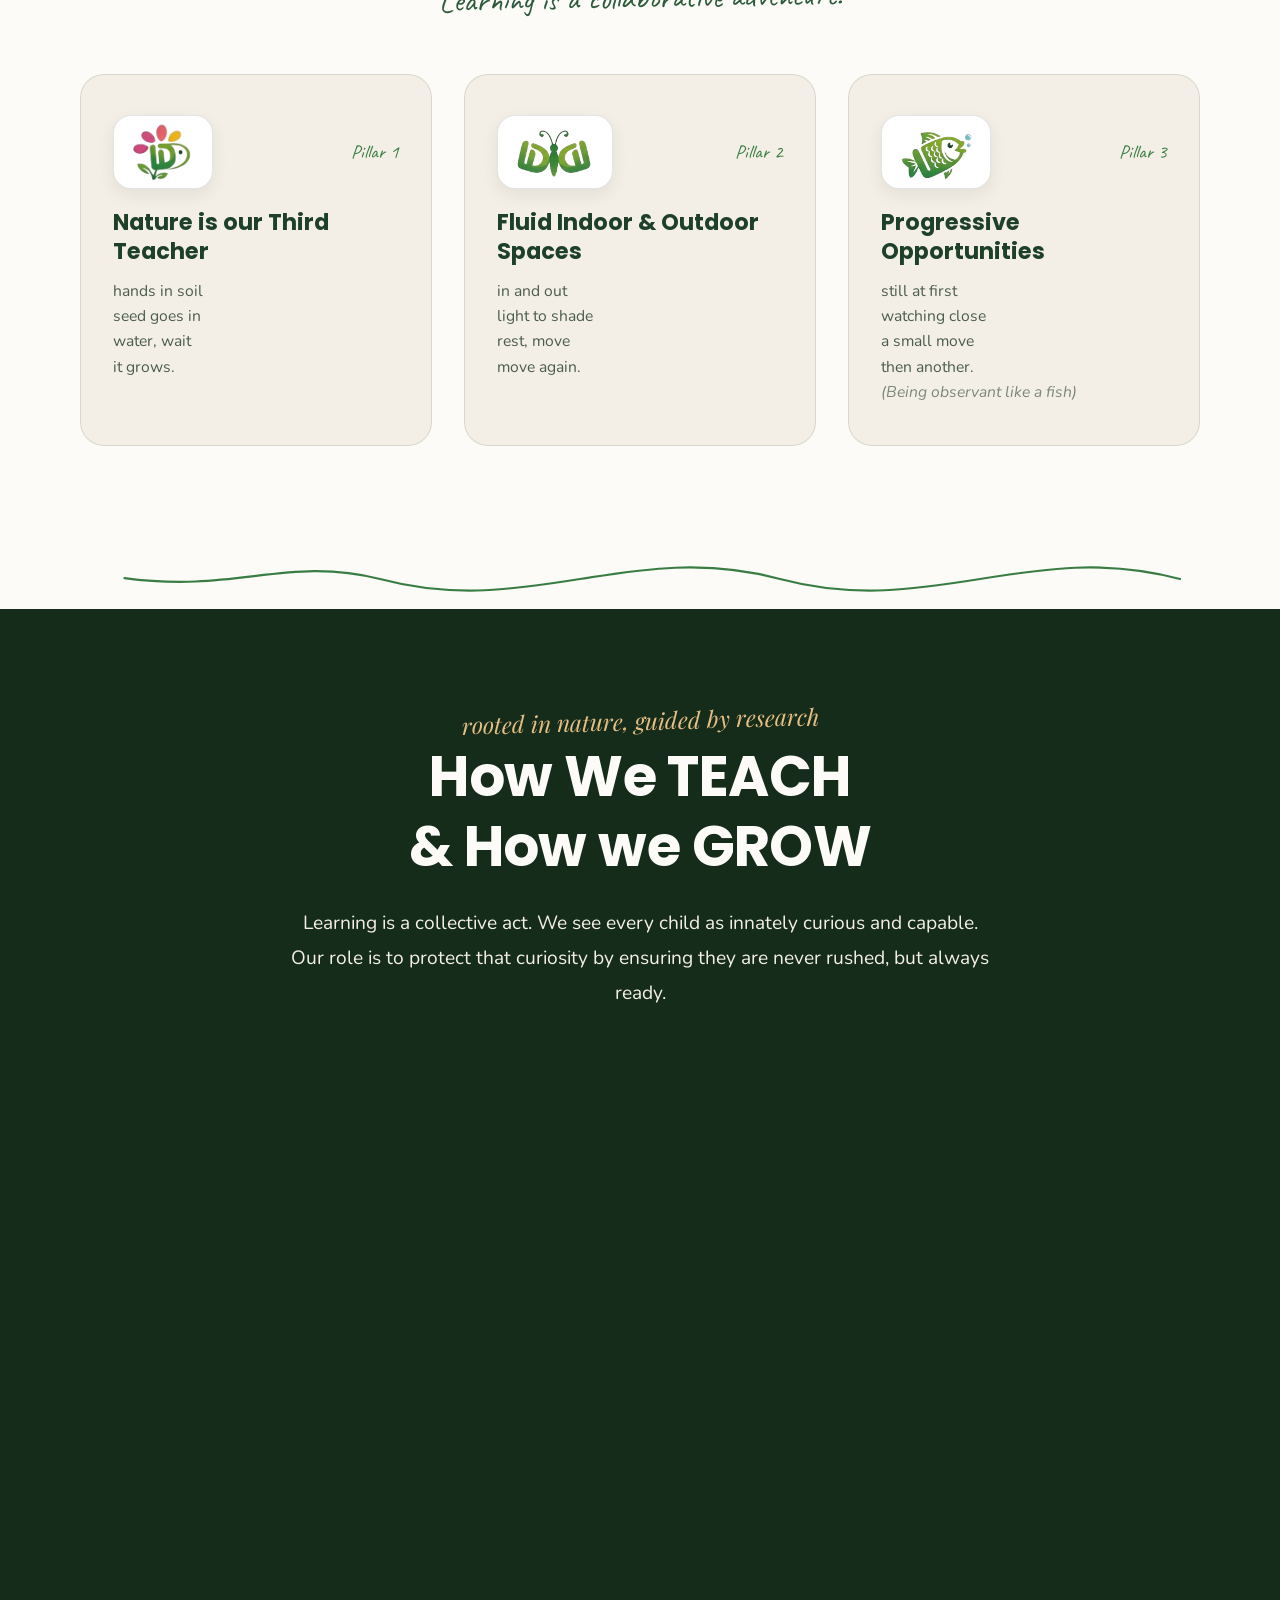
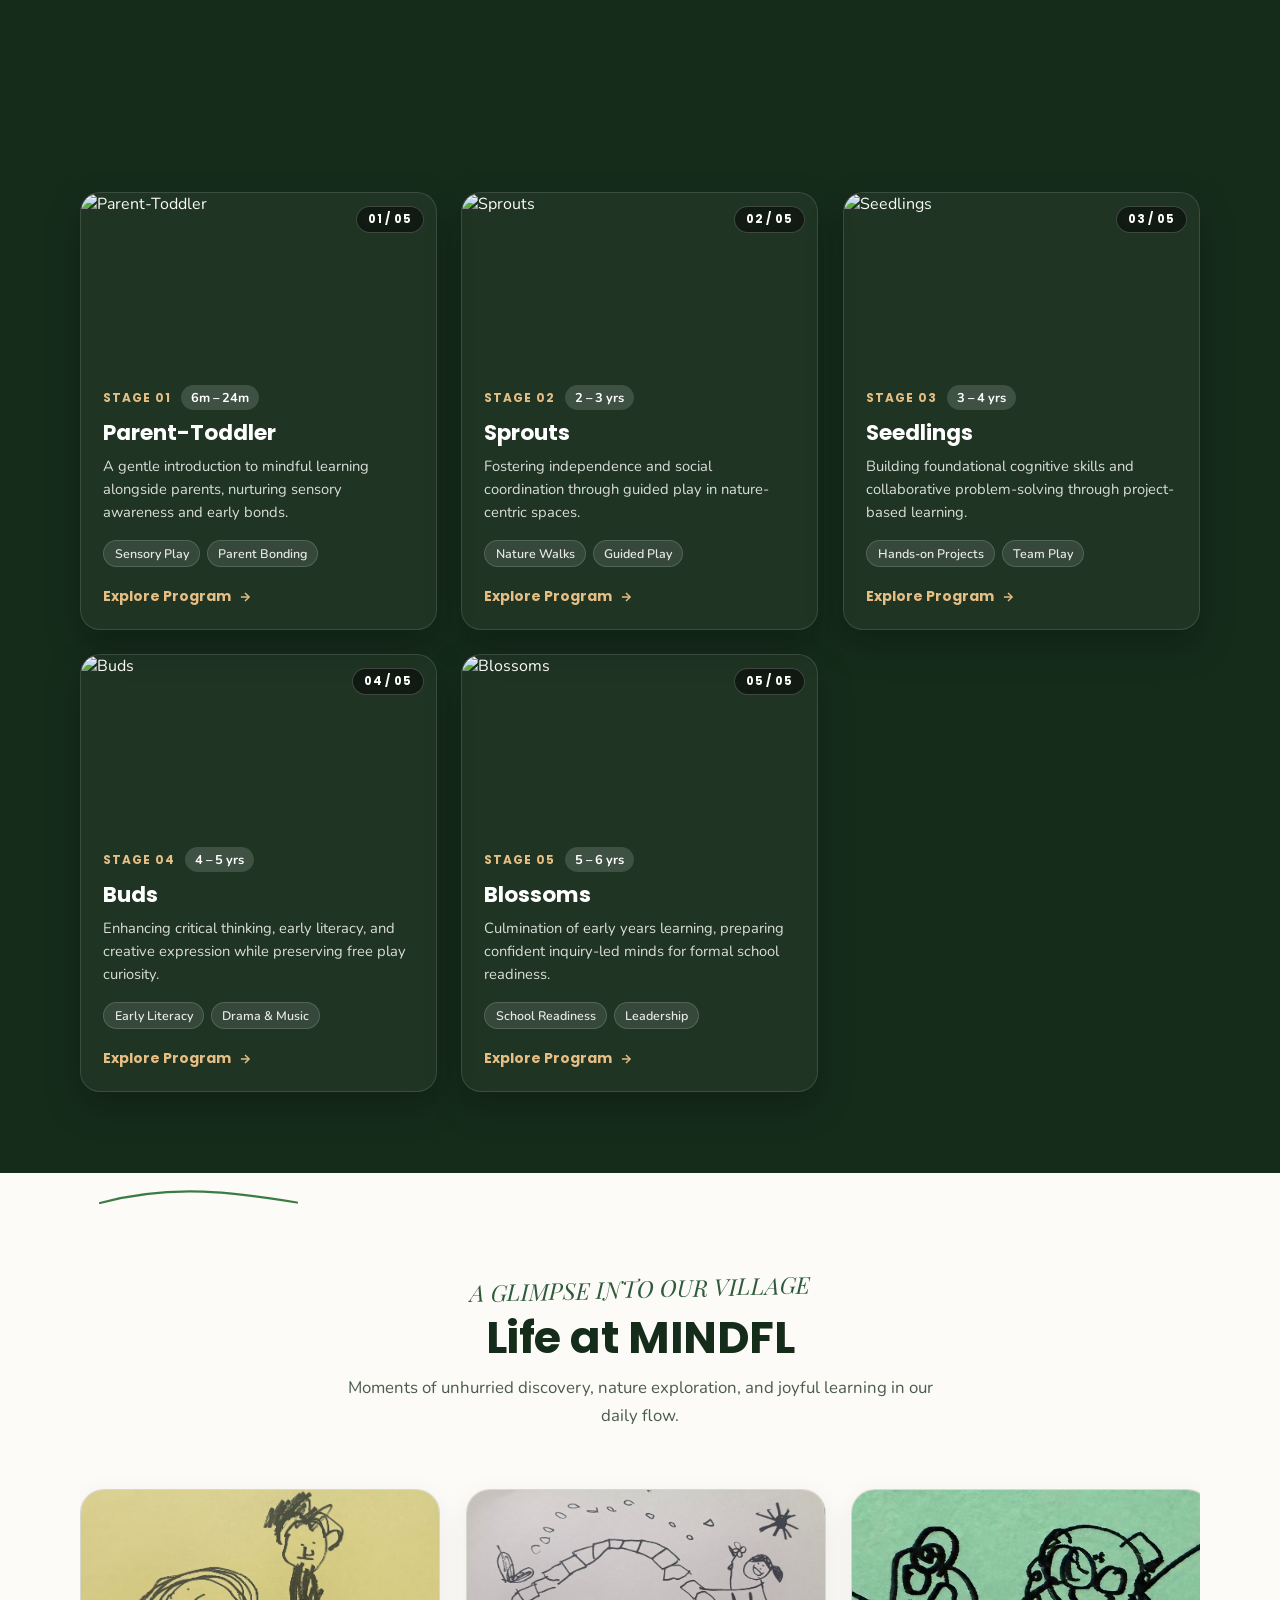
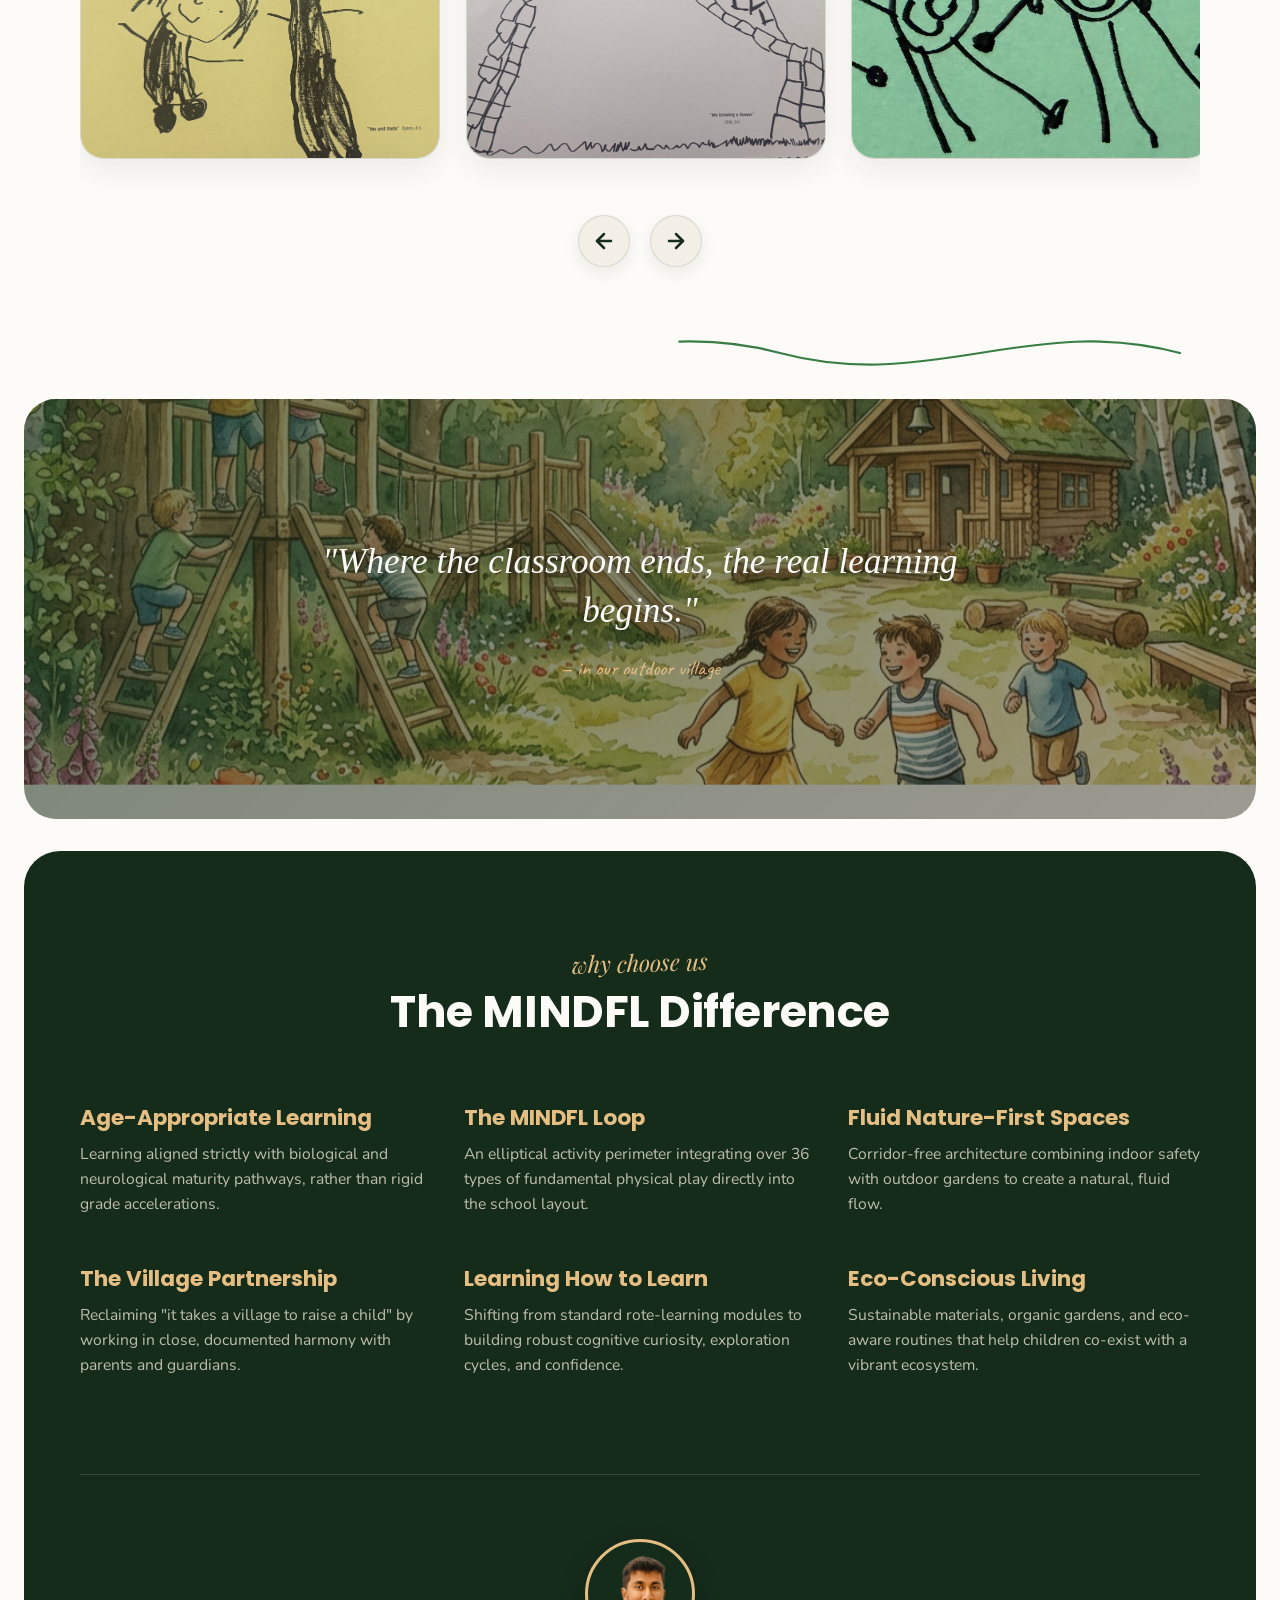
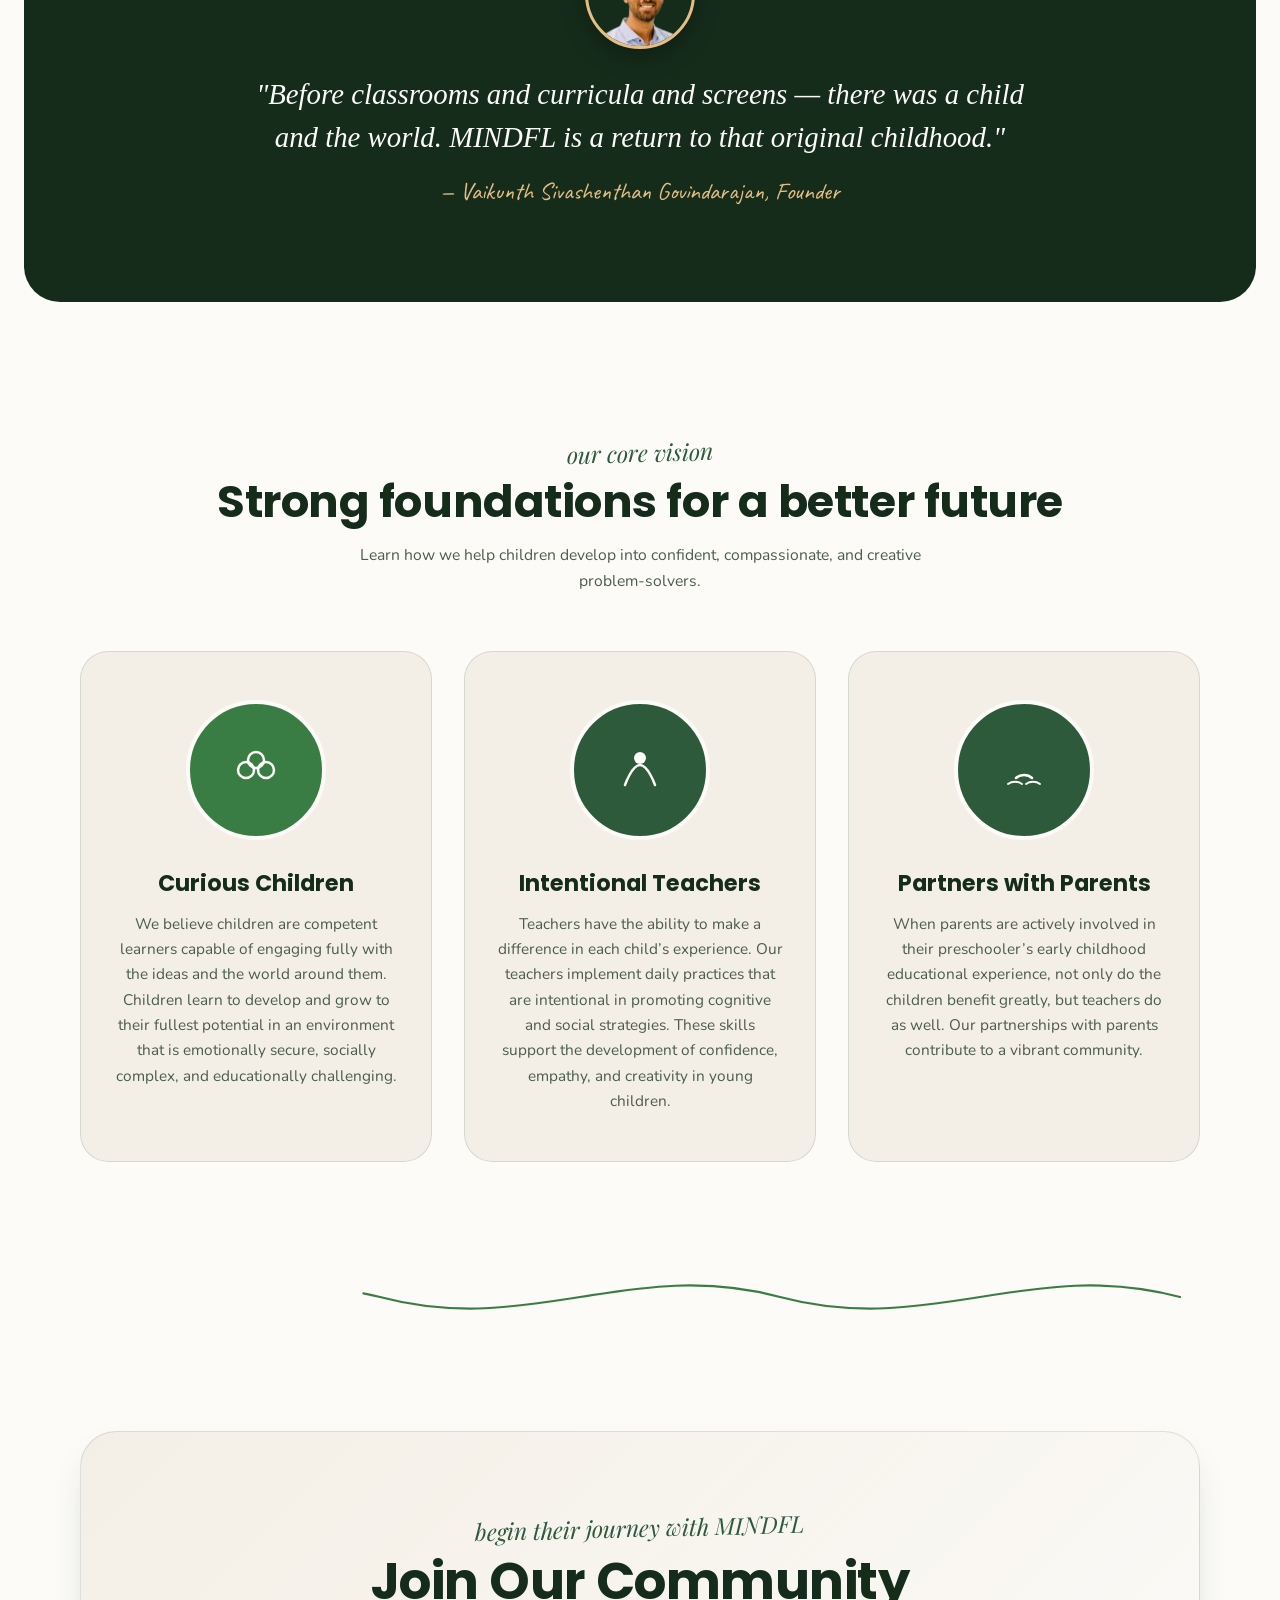
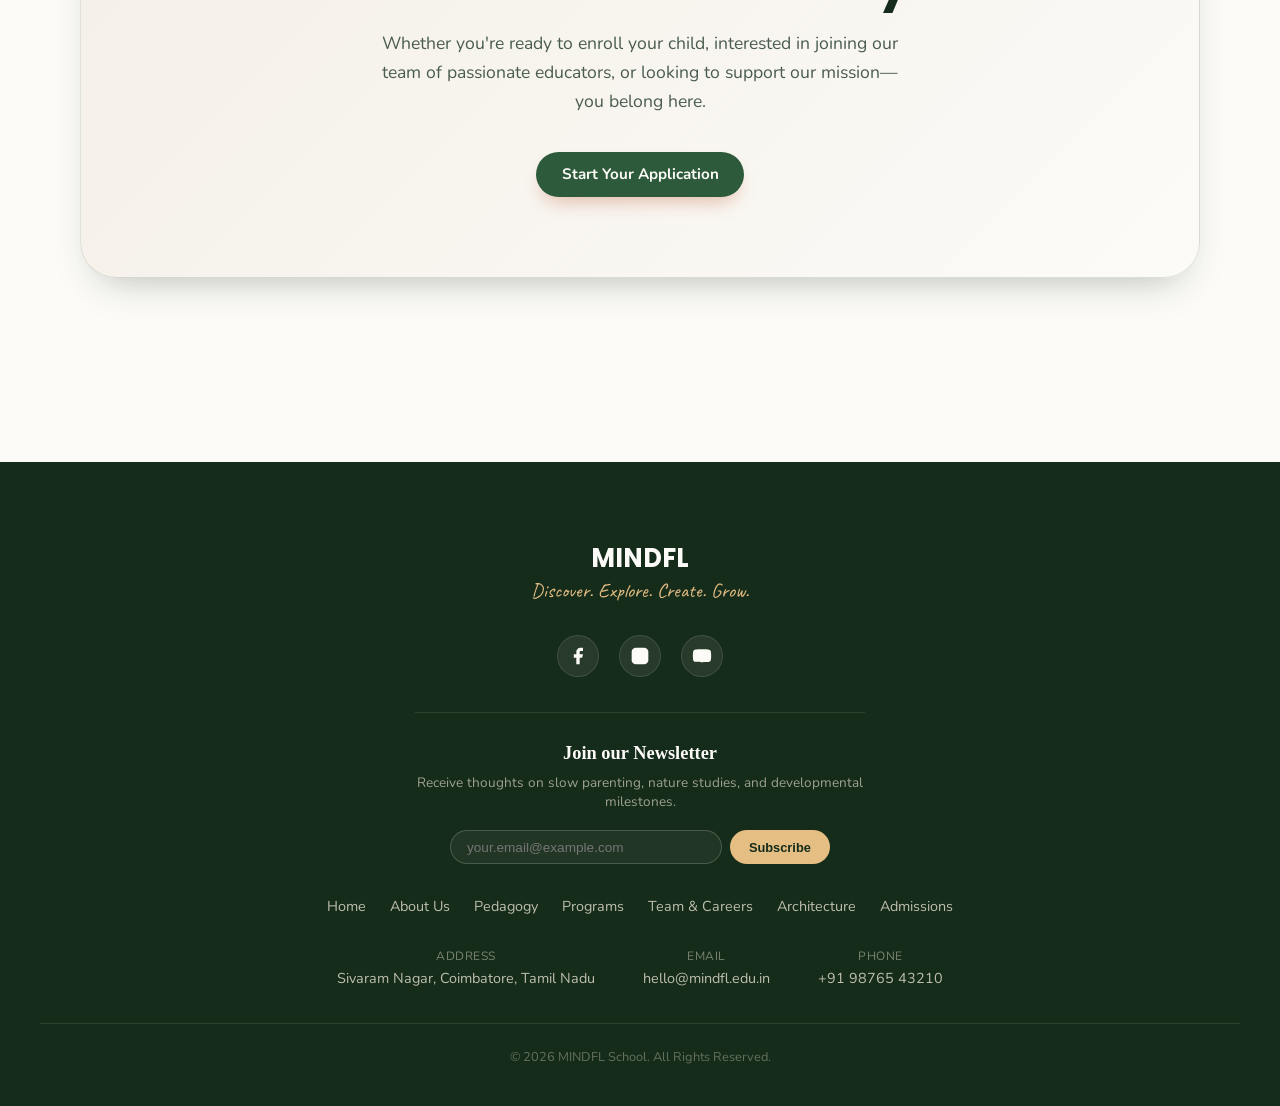
==== commit d32d4816: "Add pillar thumbnails, founder photograph, horizontal village gallery, and architecture page slidesh" ====
--- a/index.html
+++ b/index.html
@@ -291,14 +291,9 @@
           
           <div class="journey-card" style="background: var(--paper-deep); padding: 2.5rem 2rem; border-radius: 24px; border: 1px solid var(--cream-line); position: relative;">
             <div style="margin-bottom: 1.2rem; display: flex; align-items: center; justify-content: space-between;">
-              <!-- Seed / Plant SVG -->
-              <svg width="46" height="46" viewBox="0 0 46 46" fill="none" xmlns="http://www.w3.org/2000/svg">
-                <circle cx="23" cy="23" r="23" fill="var(--moss-light)"/>
-                <path d="M23 11C23 11 20 18 20 22C20 25.5 21.5 28 23 28C24.5 28 26 25.5 26 22C26 18 23 11 23 11Z" fill="var(--moss)"/>
-                <path d="M23 28V36" stroke="var(--moss)" stroke-width="2" stroke-linecap="round"/>
-                <path d="M23 24C23 24 28 21 30 18" stroke="var(--moss)" stroke-width="2" stroke-linecap="round"/>
-                <path d="M23 26C23 26 18 23 16 20" stroke="var(--moss)" stroke-width="2" stroke-linecap="round"/>
-              </svg>
+              <div class="pillar-thumbnail-badge">
+                <img src="v1.png" alt="Pillar 1 thumbnail" class="pillar-thumb-img" />
+              </div>
               <span style="font-family: 'Caveat', cursive; color: var(--moss); font-size: 1.2rem;">Pillar 1</span>
             </div>
             <h3 style="font-size: 1.4rem; color: var(--clay-deep); margin-bottom: 0.8rem;">Nature is our Third Teacher</h3>
@@ -309,12 +304,9 @@
 
           <div class="journey-card" style="background: var(--paper-deep); padding: 2.5rem 2rem; border-radius: 24px; border: 1px solid var(--cream-line); position: relative;">
             <div style="margin-bottom: 1.2rem; display: flex; align-items: center; justify-content: space-between;">
-              <!-- Butterfly SVG -->
-              <svg width="46" height="46" viewBox="0 0 46 46" fill="none" xmlns="http://www.w3.org/2000/svg">
-                <circle cx="23" cy="23" r="23" fill="var(--moss-light)"/>
-                <path d="M23 21C20.5 14 14 16 17 23C14 30 20.5 32 23 25C25.5 32 32 30 29 23C32 16 25.5 14 23 21Z" fill="var(--rose)"/>
-                <line x1="23" y1="15" x2="23" y2="31" stroke="var(--forest-deep)" stroke-width="1.5"/>
-              </svg>
+              <div class="pillar-thumbnail-badge">
+                <img src="v2.png" alt="Pillar 2 thumbnail" class="pillar-thumb-img" />
+              </div>
               <span style="font-family: 'Caveat', cursive; color: var(--moss); font-size: 1.2rem;">Pillar 2</span>
             </div>
             <h3 style="font-size: 1.4rem; color: var(--clay-deep); margin-bottom: 0.8rem;">Fluid Indoor &amp; Outdoor Spaces</h3>
@@ -325,13 +317,9 @@
 
           <div class="journey-card" style="background: var(--paper-deep); padding: 2.5rem 2rem; border-radius: 24px; border: 1px solid var(--cream-line); position: relative;">
             <div style="margin-bottom: 1.2rem; display: flex; align-items: center; justify-content: space-between;">
-              <!-- Fish SVG -->
-              <svg width="46" height="46" viewBox="0 0 46 46" fill="none" xmlns="http://www.w3.org/2000/svg">
-                <circle cx="23" cy="23" r="23" fill="var(--moss-light)"/>
-                <path d="M14 23C14 23 18 17 25 17C29 17 32 20 32 23C32 26 29 29 25 29C18 29 14 23 14 23Z" fill="var(--gold)"/>
-                <path d="M14 23L11 20V26L14 23Z" fill="var(--gold)"/>
-                <circle cx="27" cy="21" r="1.5" fill="var(--forest-deep)"/>
-              </svg>
+              <div class="pillar-thumbnail-badge">
+                <img src="v3.png" alt="Pillar 3 thumbnail" class="pillar-thumb-img" />
+              </div>
               <span style="font-family: 'Caveat', cursive; color: var(--moss); font-size: 1.2rem;">Pillar 3</span>
             </div>
             <h3 style="font-size: 1.4rem; color: var(--clay-deep); margin-bottom: 0.8rem;">Progressive Opportunities</h3>
@@ -358,23 +346,21 @@
 
       <div class="grid-pedagogy">
         <div class="pedagogy-card">
-          <h3 class="pedagogy-title">Montessori</h3>
-          <p class="pedagogy-desc">Emphasizing self-directed activity, hands-on learning, and collaborative play. Children make creative choices in their learning, while the classroom and teacher offer age-appropriate activities to guide the process.</p>
+          <div class="pedagogy-badge">01</div>
+          <h3>The Prepared Environment</h3>
+          <p>Carefully curated indoor and outdoor spaces using authentic, open-ended materials that invite investigation and concentration.</p>
         </div>
 
         <div class="pedagogy-card">
-          <h3 class="pedagogy-title">Waldorf</h3>
-          <p class="pedagogy-desc">Integrating the arts in all academic disciplines to enhance and enrich learning. We focus on holistic development—intellectual, artistic, and practical skills—nurturing the child's imagination and creativity.</p>
+          <div class="pedagogy-badge">02</div>
+          <h3>Observation-Led Guidance</h3>
+          <p>Nature Crafters closely observe each child’s emerging readiness, stepping in to extend thinking without interrupting deep focus.</p>
         </div>
 
         <div class="pedagogy-card">
-          <h3 class="pedagogy-title">Reggio Emilia</h3>
-          <p class="pedagogy-desc">Viewing the environment as the third teacher. Our classrooms are beautiful, inviting spaces filled with natural light and purposeful materials that provoke inquiry and project-based exploration.</p>
-        </div>
-
-        <div class="pedagogy-card">
-          <h3 class="pedagogy-title">Gesell</h3>
-          <p class="pedagogy-desc">Informed by the Yale Child Study Center, we deeply respect biological readiness. We honor each child's unique rhythm and natural pacing, ensuring they encounter challenges exactly when they are developmentally prepared.</p>
+          <div class="pedagogy-badge">03</div>
+          <h3>The Daily Rhythm</h3>
+          <p>Unhurried transitions between quiet reflection, active group play, storytelling, and hands-on discovery in our outdoor landscape.</p>
         </div>
       </div>
     </section>
@@ -503,6 +489,44 @@
 
     <!-- Vine Divider -->
     <svg class="vine-divider" viewBox="0 0 1080 60"><path class="vine-path" d="M0,30 C150,-10 250,70 400,30 C550,-10 650,70 800,30 C900,5 950,50 1080,25"/></svg>
+
+    <!-- HORIZONTAL SCROLLABLE IMAGE GALLERY SECTION -->
+    <section id="village-gallery-section" class="reveal-on-scroll" style="padding: 2.5rem 0 3.5rem; position: relative;">
+      <div class="inner">
+        <div style="text-align: center; margin-bottom: 2.5rem;">
+          <span class="eyebrow">A GLIMPSE INTO OUR VILLAGE</span>
+          <h2 style="font-size: clamp(2rem, 4vw, 2.8rem); color: var(--forest-deep); margin-bottom: 0.5rem;">Life at MINDFL</h2>
+          <p style="color: var(--ink-soft); max-width: 620px; margin: 0 auto; font-size: 1.05rem;">
+            Moments of unhurried discovery, nature exploration, and joyful learning in our daily flow.
+          </p>
+        </div>
+
+        <!-- Scrollable container track -->
+        <div class="gallery-scroll-container" id="village-gallery-track">
+          <div class="gallery-card"><img src="d1.jpg" alt="MINDFL Village Moment 1" loading="lazy"></div>
+          <div class="gallery-card"><img src="d2.jpg" alt="MINDFL Village Moment 2" loading="lazy"></div>
+          <div class="gallery-card"><img src="d3.jpg" alt="MINDFL Village Moment 3" loading="lazy"></div>
+          <div class="gallery-card"><img src="d4.jpg" alt="MINDFL Village Moment 4" loading="lazy"></div>
+          <div class="gallery-card"><img src="d5.jpg" alt="MINDFL Village Moment 5" loading="lazy"></div>
+          <div class="gallery-card"><img src="d6.jpg" alt="MINDFL Village Moment 6" loading="lazy"></div>
+          <div class="gallery-card"><img src="k1.jpg" alt="MINDFL Village Moment 7" loading="lazy"></div>
+          <div class="gallery-card"><img src="k2.jpg" alt="MINDFL Village Moment 8" loading="lazy"></div>
+        </div>
+
+        <!-- Gallery Navigation Controls at Bottom -->
+        <div class="gallery-controls-bottom">
+          <button class="gallery-arrow-btn" id="gallery-prev" aria-label="Scroll Left">
+            <svg width="24" height="24" viewBox="0 0 24 24" fill="none" stroke="currentColor" stroke-width="2.5" stroke-linecap="round" stroke-linejoin="round"><line x1="19" y1="12" x2="5" y2="12"/><polyline points="12 19 5 12 12 5"/></svg>
+          </button>
+          <button class="gallery-arrow-btn" id="gallery-next" aria-label="Scroll Right">
+            <svg width="24" height="24" viewBox="0 0 24 24" fill="none" stroke="currentColor" stroke-width="2.5" stroke-linecap="round" stroke-linejoin="round"><line x1="5" y1="12" x2="19" y2="12"/><polyline points="12 5 19 12 12 19"/></svg>
+          </button>
+        </div>
+      </div>
+    </section>
+
+    <!-- Vine Divider -->
+    <svg class="vine-divider" viewBox="0 0 1080 60"><path class="vine-path" d="M1080,30 C930,-10 830,70 680,30 C530,-10 430,70 280,30 C180,5 130,50 0,25"/></svg>
 
     <!-- Parallax Image Break Section -->
     <section class="parallax-break-section reveal-on-scroll" style="padding: 0; margin: 1rem 1.5rem; border-radius: 32px; overflow: hidden; position: relative; height: 420px; display: flex; align-items: center; justify-content: center;">
@@ -571,6 +595,9 @@
         </div>
         
         <div style="margin-top: 5rem; text-align: center; border-top: 1px solid rgba(246, 239, 224, 0.15); padding-top: 4rem;">
+          <div style="width: 110px; height: 110px; margin: 0 auto 1.5rem; border-radius: 50%; overflow: hidden; border: 3px solid var(--gold-soft); box-shadow: 0 8px 25px rgba(0,0,0,0.3);">
+            <img src="founder.png" alt="Vaikunth Sivashenthan Govindarajan" style="width: 100%; height: 100%; object-fit: cover; object-position: top center;">
+          </div>
           <p style="font-family: 'Fraunces', serif; font-style: italic; font-size: clamp(1.35rem, 2.5vw, 1.8rem); line-height: 1.5; max-width: 800px; margin: 0 auto; color: var(--paper);">
             "Before classrooms and curricula and screens — there was a child and the world. MINDFL is a return to that original childhood."
           </p>
--- a/index.css
+++ b/index.css
@@ -2281,4 +2281,219 @@
   }
 }
 
-
+/* ==========================================================================
+   VILLAGE GALLERY (Horizontal Scrollable Track with Drop Shadow & Rounded Cards)
+   ========================================================================== */
+.gallery-scroll-container {
+  display: flex;
+  gap: 1.6rem;
+  overflow-x: auto;
+  scroll-behavior: smooth;
+  padding: 1.2rem 0.5rem 2rem;
+  scroll-snap-type: x mandatory;
+  -webkit-overflow-scrolling: touch;
+  scrollbar-width: none;
+}
+.gallery-scroll-container::-webkit-scrollbar {
+  display: none;
+}
+.gallery-card {
+  flex: 0 0 320px;
+  height: 250px;
+  border-radius: 24px;
+  overflow: hidden;
+  box-shadow: 0 10px 30px rgba(43, 36, 22, 0.08);
+  border: 1px solid var(--cream-line);
+  scroll-snap-align: start;
+  transition: transform 0.35s ease, box-shadow 0.35s ease;
+  background: var(--paper-deep);
+  position: relative;
+}
+@media (min-width: 768px) {
+  .gallery-card {
+    flex: 0 0 360px;
+    height: 270px;
+  }
+}
+.gallery-card:hover {
+  transform: translateY(-6px);
+  box-shadow: 0 18px 42px rgba(43, 36, 22, 0.16);
+}
+.gallery-card img {
+  width: 100%;
+  height: 100%;
+  object-fit: cover;
+  display: block;
+  transition: transform 0.5s ease;
+}
+.gallery-card:hover img {
+  transform: scale(1.04);
+}
+.gallery-controls-bottom {
+  display: flex;
+  justify-content: center;
+  align-items: center;
+  gap: 1.2rem;
+  margin-top: 1.5rem;
+}
+.gallery-arrow-btn {
+  width: 52px;
+  height: 52px;
+  border-radius: 50%;
+  background: var(--paper-deep);
+  border: 1.5px solid var(--cream-line);
+  color: var(--forest-deep);
+  display: flex;
+  align-items: center;
+  justify-content: center;
+  cursor: pointer;
+  transition: all 0.3s cubic-bezier(0.16, 1, 0.3, 1);
+  box-shadow: 0 6px 16px rgba(43, 36, 22, 0.08);
+}
+.gallery-arrow-btn:hover {
+  background: var(--forest);
+  color: var(--paper);
+  transform: scale(1.08);
+  border-color: var(--forest);
+  box-shadow: 0 10px 24px rgba(43, 36, 22, 0.2);
+}
+
+/* Pillar Thumbnail Badges */
+.pillar-thumbnail-badge {
+  display: inline-flex;
+  align-items: center;
+  justify-content: center;
+  background: #ffffff;
+  padding: 6px 14px;
+  border-radius: 18px;
+  border: 1px solid var(--cream-line);
+  box-shadow: 0 6px 16px rgba(43, 36, 22, 0.08);
+}
+.pillar-thumb-img {
+  height: 60px;
+  width: auto;
+  object-fit: contain;
+  display: block;
+}
+
+/* ==========================================================================
+   ARCHITECTURE FULL-SIZE SLIDESHOW
+   ========================================================================== */
+.arch-slideshow-container {
+  max-width: 1060px;
+  margin: 0 auto;
+  position: relative;
+}
+.arch-slideshow-viewport {
+  position: relative;
+  width: 100%;
+  height: clamp(360px, 55vh, 560px);
+  border-radius: 32px;
+  overflow: hidden;
+  box-shadow: 0 20px 50px rgba(43, 36, 22, 0.15);
+  border: 1px solid var(--cream-line);
+  background: var(--forest-deep);
+}
+.arch-slide {
+  position: absolute;
+  inset: 0;
+  opacity: 0;
+  visibility: hidden;
+  transition: opacity 0.8s ease, transform 0.8s ease;
+  transform: scale(1.03);
+}
+.arch-slide.active {
+  opacity: 1;
+  visibility: visible;
+  transform: scale(1);
+}
+.arch-slide img {
+  width: 100%;
+  height: 100%;
+  object-fit: cover;
+  display: block;
+}
+.arch-slide-caption {
+  position: absolute;
+  bottom: 0;
+  inset-x: 0;
+  background: linear-gradient(to top, rgba(23, 36, 22, 0.9) 0%, rgba(23, 36, 22, 0.45) 70%, transparent 100%);
+  padding: 3.5rem 2.5rem 2rem;
+  color: var(--paper);
+}
+.arch-slide-caption h3 {
+  color: var(--paper);
+  font-size: 1.6rem;
+  margin-bottom: 0.4rem;
+}
+.arch-slide-caption p {
+  color: rgba(246, 239, 224, 0.88);
+  margin: 0;
+  font-size: 1rem;
+  line-height: 1.5;
+}
+.arch-slide-arrow {
+  position: absolute;
+  top: 50%;
+  transform: translateY(-50%);
+  width: 52px;
+  height: 52px;
+  border-radius: 50%;
+  background: rgba(246, 239, 224, 0.85);
+  backdrop-filter: blur(8px);
+  border: 1px solid rgba(255, 255, 255, 0.5);
+  color: var(--forest-deep);
+  display: flex;
+  align-items: center;
+  justify-content: center;
+  cursor: pointer;
+  z-index: 10;
+  transition: all 0.3s cubic-bezier(0.16, 1, 0.3, 1);
+  box-shadow: 0 8px 20px rgba(0, 0, 0, 0.2);
+}
+.arch-slide-arrow:hover {
+  background: var(--forest);
+  color: var(--paper);
+  transform: translateY(-50%) scale(1.1);
+}
+.arch-prev { left: 1.5rem; }
+.arch-next { right: 1.5rem; }
+
+.arch-thumbnails-wrapper {
+  display: flex;
+  justify-content: center;
+  gap: 1.2rem;
+  margin-top: 1.5rem;
+  flex-wrap: wrap;
+}
+.arch-thumb {
+  width: 110px;
+  height: 72px;
+  border-radius: 16px;
+  overflow: hidden;
+  cursor: pointer;
+  border: 3px solid transparent;
+  opacity: 0.6;
+  transition: all 0.3s ease;
+  box-shadow: 0 4px 12px rgba(43, 36, 22, 0.1);
+  background: var(--paper-deep);
+}
+.arch-thumb:hover {
+  opacity: 0.9;
+  transform: translateY(-3px);
+}
+.arch-thumb.active {
+  opacity: 1;
+  border-color: var(--moss);
+  transform: scale(1.05);
+  box-shadow: 0 8px 20px rgba(43, 36, 22, 0.2);
+}
+.arch-thumb img {
+  width: 100%;
+  height: 100%;
+  object-fit: cover;
+  display: block;
+}
+
+
+
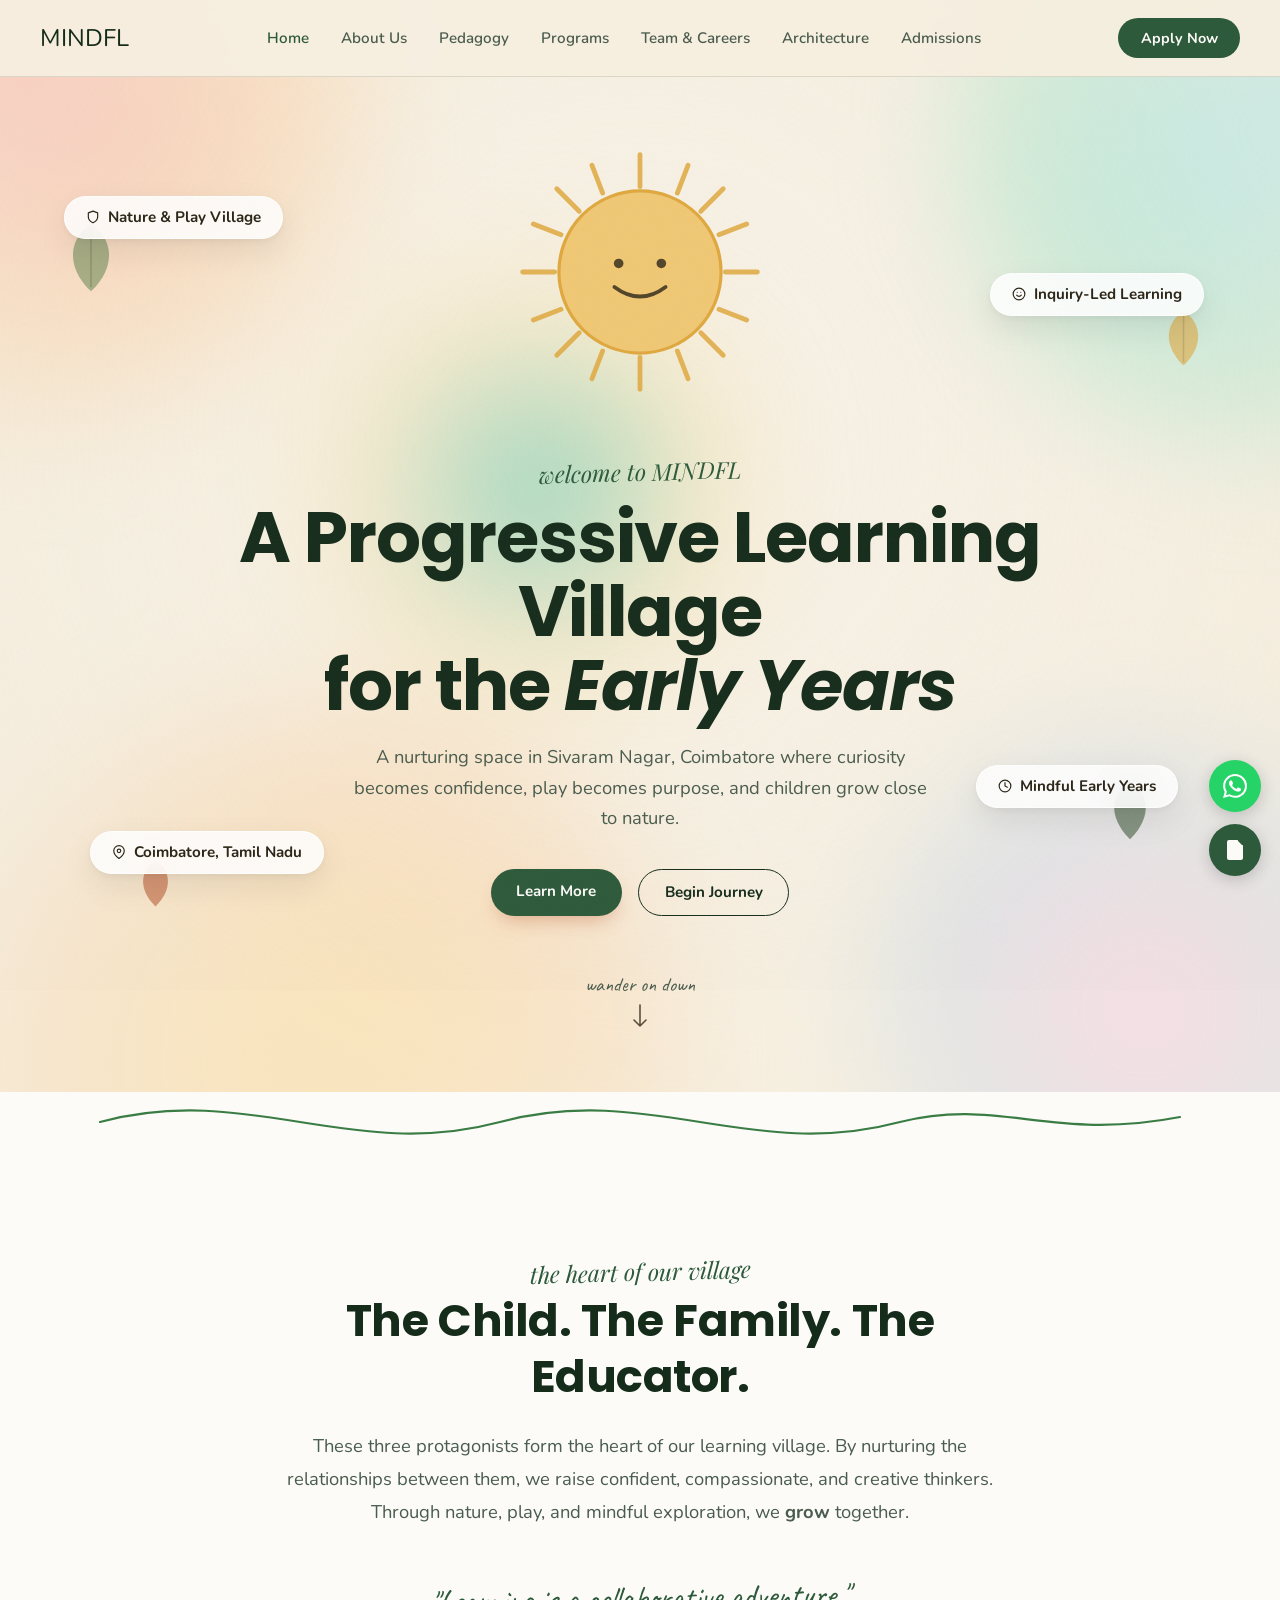
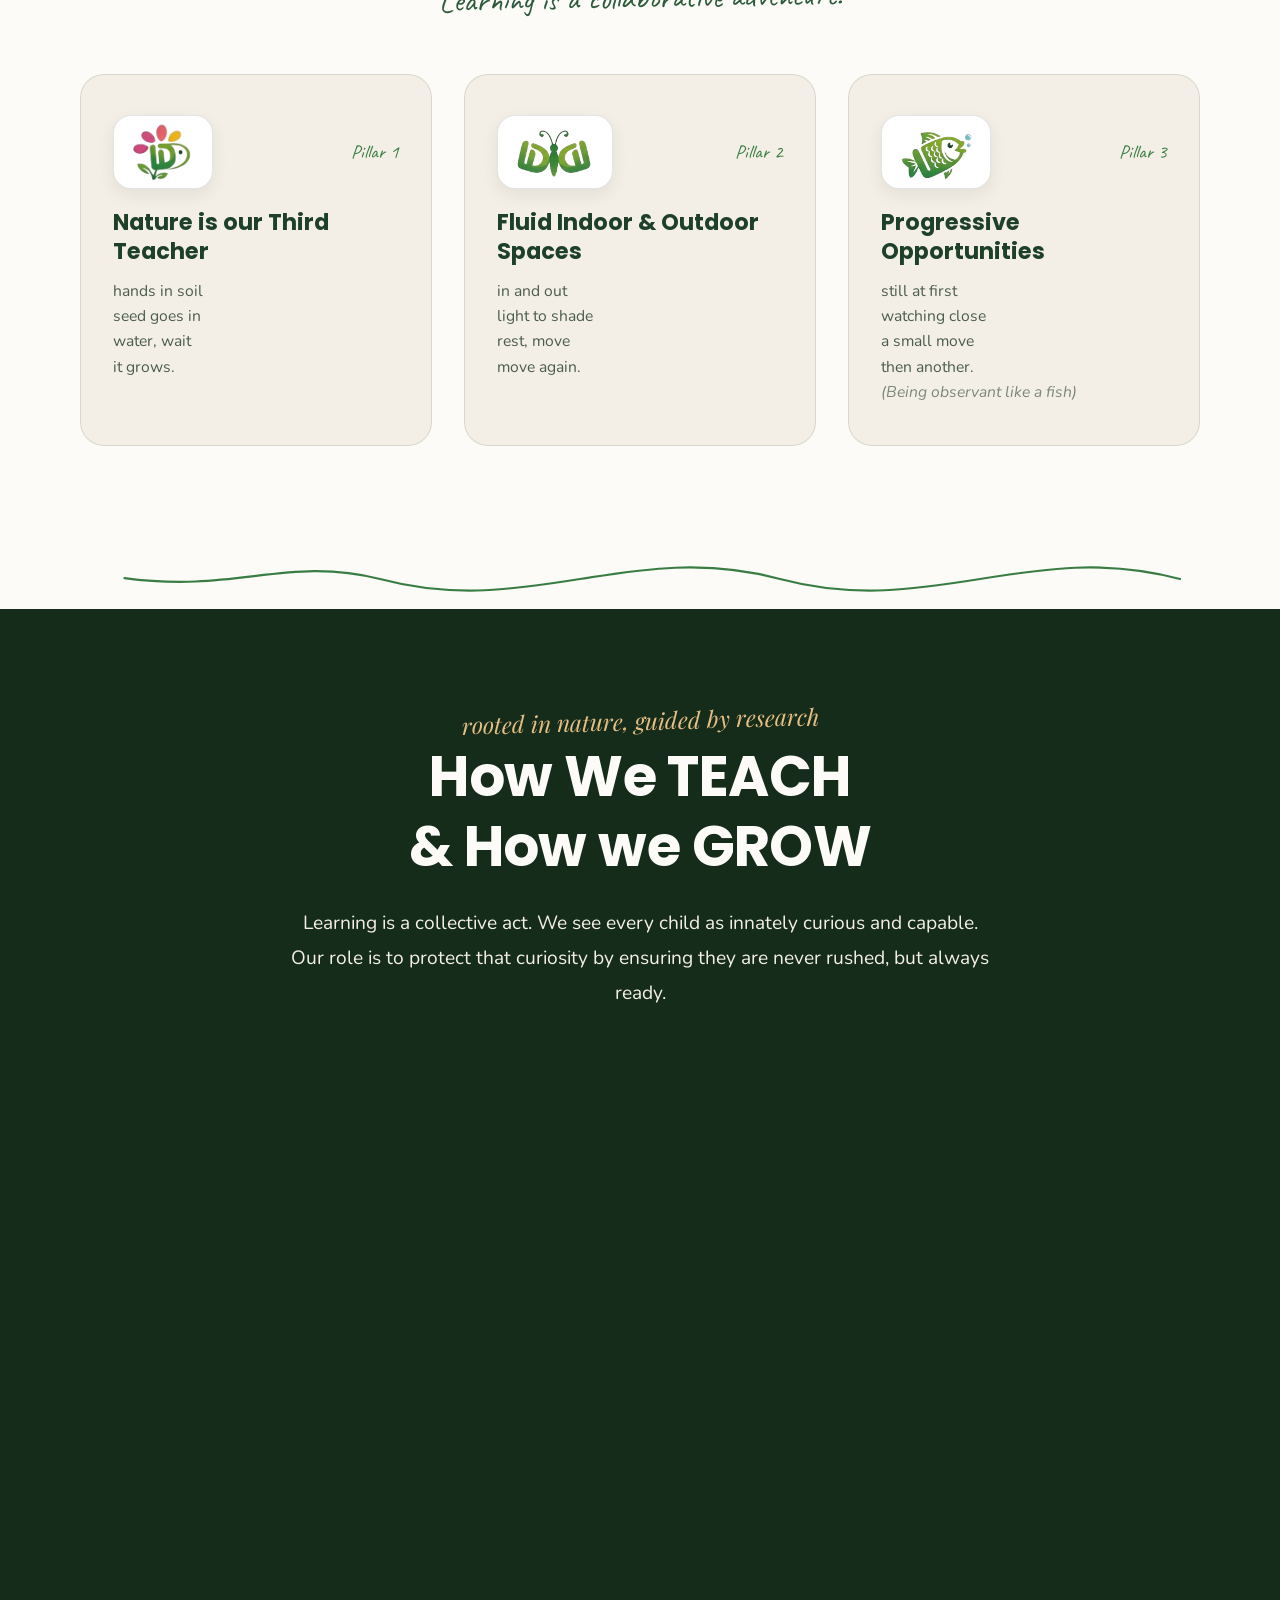
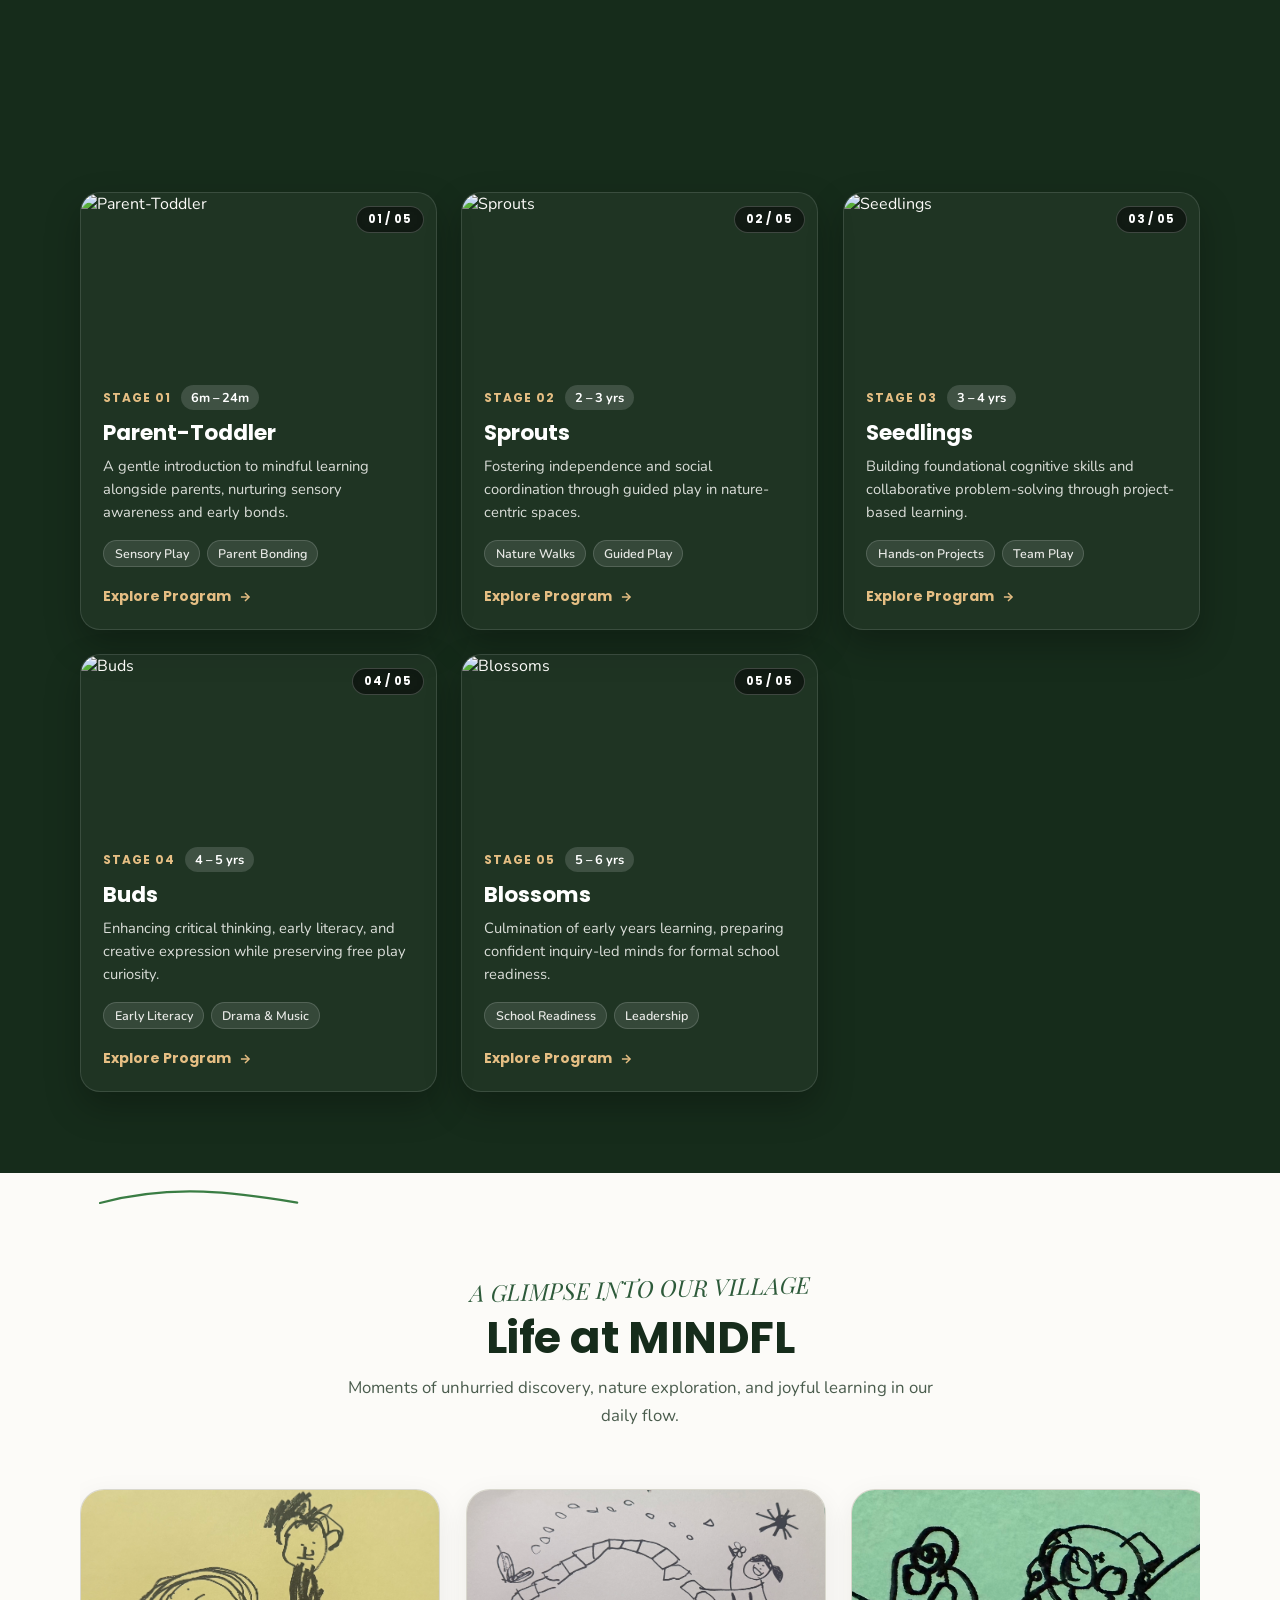
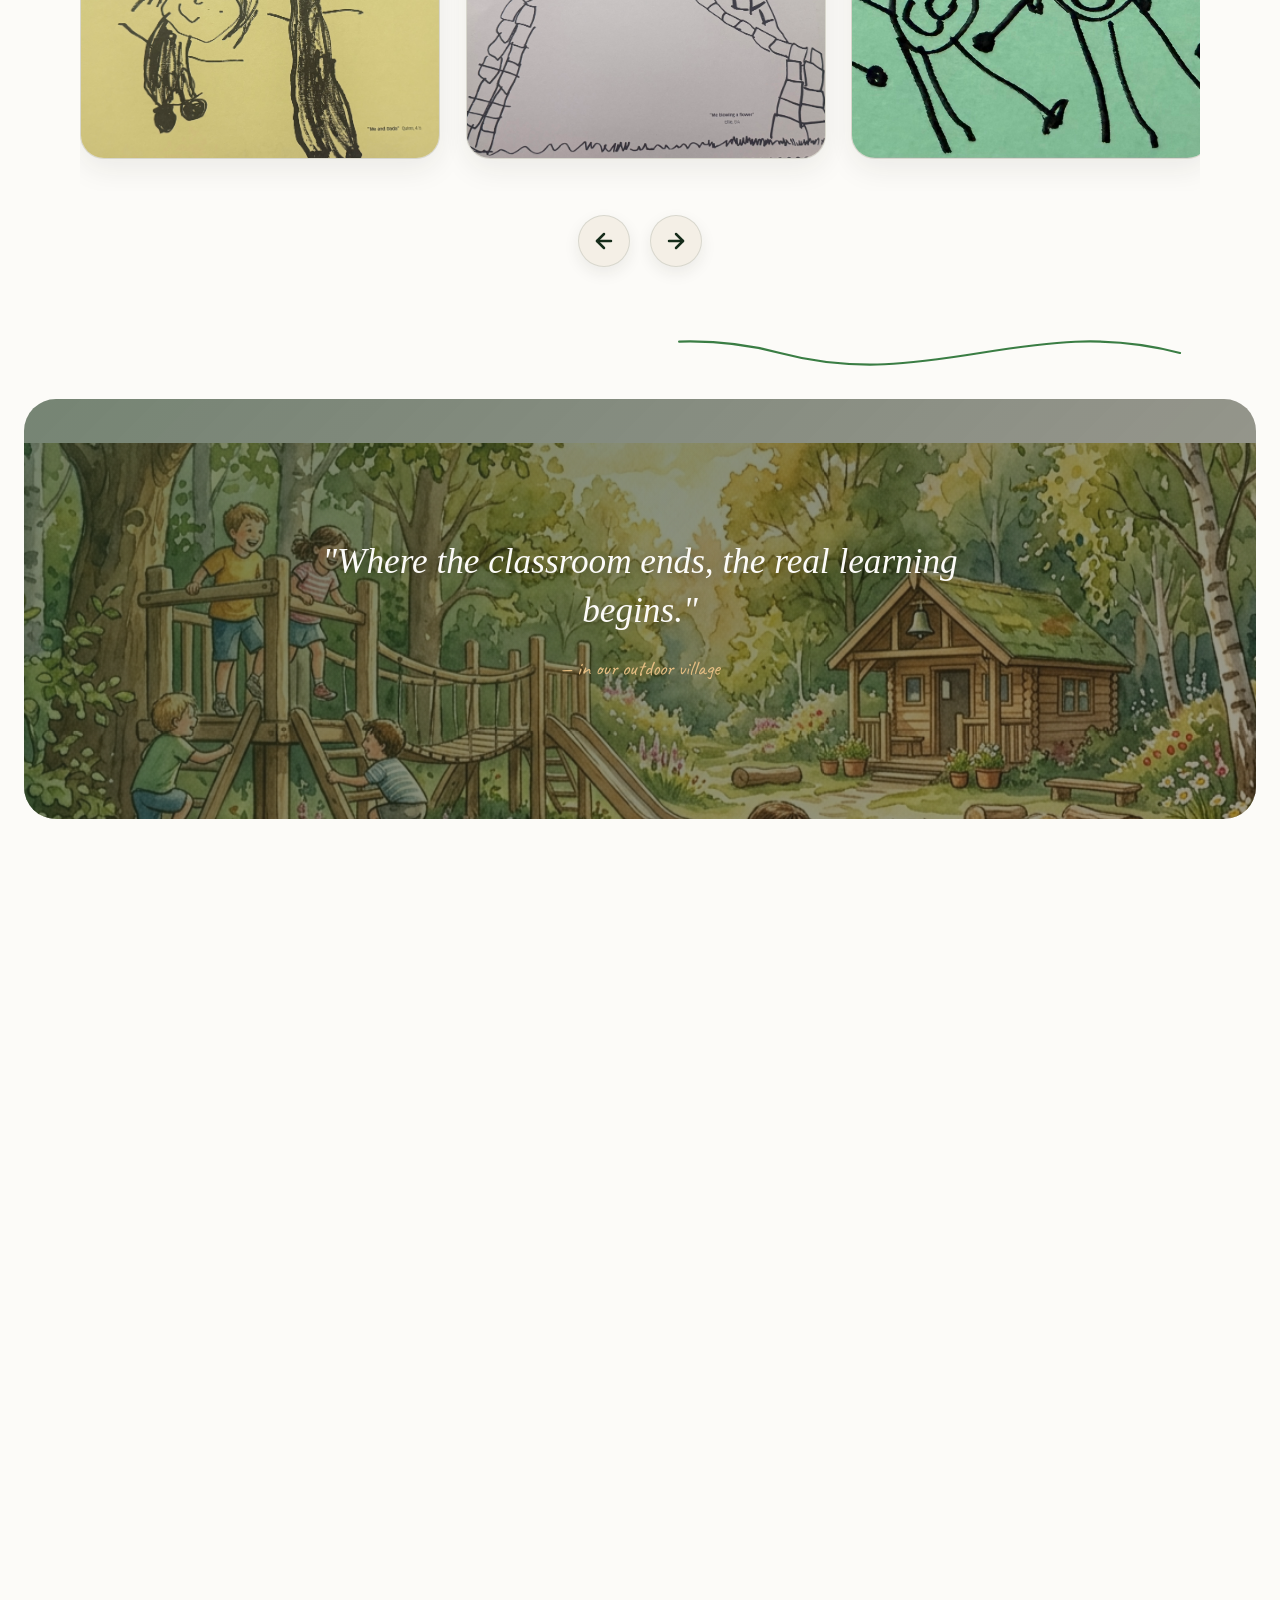
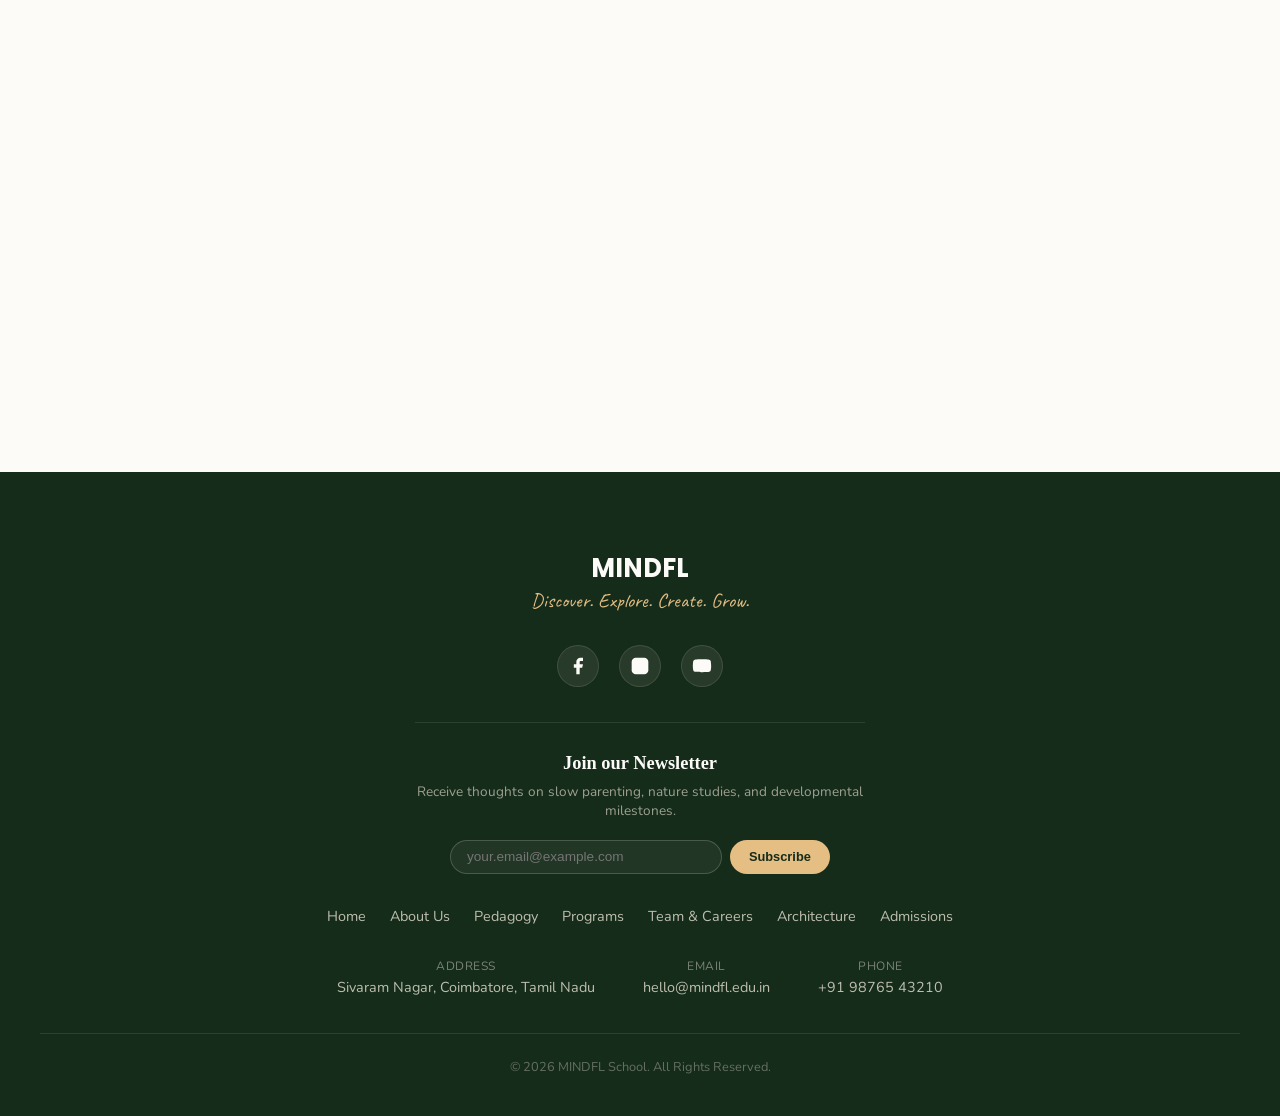
==== commit 533363a7: "Restore all homepage sections from Age-Appropriate Programs to Newsletter, add downloads directory a" ====
--- a/index.html
+++ b/index.html
@@ -209,7 +209,6 @@
           <!-- Hand-drawn style Sun -->
           <svg id="sun-rays" width="100%" height="100%" viewBox="0 0 300 300" xmlns="http://www.w3.org/2000/svg" style="animation: sunRotate 12s linear infinite; transform-origin: center;">
             <g stroke="#e0a83e" stroke-linecap="round" stroke-width="4.5" opacity="0.85">
-              <!-- 16 Rays -->
               <line x1="150" y1="40" x2="150" y2="70"/>
               <line x1="150" y1="230" x2="150" y2="260"/>
               <line x1="40" y1="150" x2="70" y2="150"/>
@@ -228,7 +227,6 @@
               <line x1="250" y1="105" x2="224" y2="115"/>
             </g>
             <circle cx="150" cy="150" r="76" fill="#f0c874" stroke="#e0a83e" stroke-width="3"/>
-            <!-- Hand-drawn face detail -->
             <circle cx="130" cy="142" r="4.5" fill="#2b2416" opacity="0.8"/>
             <circle cx="170" cy="142" r="4.5" fill="#2b2416" opacity="0.8"/>
             <path d="M126,164 Q150,182 174,164" stroke="#2b2416" stroke-width="3.5" fill="none" stroke-linecap="round" opacity="0.8"/>
@@ -256,7 +254,6 @@
       <style>
         @keyframes sunRotate { from { transform: rotate(0deg); } to { transform: rotate(360deg); } }
         @keyframes bob { 0%, 100% { transform: translateY(0); } 50% { transform: translateY(8px); } }
-        /* Hero parallax leaf float animations */
         .hero-float-leaf { will-change: transform; }
         .leaf-l1 { animation: floatLeaf1 7s ease-in-out infinite; }
         .leaf-l2 { animation: floatLeaf2 9s ease-in-out infinite; }
@@ -286,13 +283,13 @@
           "Learning is a collaborative adventure."
         </div>
 
-        <!-- Three Nurturing Pillars with Custom SVG Icons -->
+        <!-- Three Nurturing Pillars with Custom SVG Icons & Image Badges -->
         <div class="grid-fit-300" style="margin-top: 2rem; text-align: left;">
           
           <div class="journey-card" style="background: var(--paper-deep); padding: 2.5rem 2rem; border-radius: 24px; border: 1px solid var(--cream-line); position: relative;">
             <div style="margin-bottom: 1.2rem; display: flex; align-items: center; justify-content: space-between;">
               <div class="pillar-thumbnail-badge">
-                <img src="v1.png" alt="Pillar 1 thumbnail" class="pillar-thumb-img" />
+                <img src="downloads/v1.png" onerror="if(!this.dataset.retry){this.dataset.retry=1;this.src='v1.png';}" alt="Pillar 1 thumbnail" class="pillar-thumb-img" />
               </div>
               <span style="font-family: 'Caveat', cursive; color: var(--moss); font-size: 1.2rem;">Pillar 1</span>
             </div>
@@ -305,7 +302,7 @@
           <div class="journey-card" style="background: var(--paper-deep); padding: 2.5rem 2rem; border-radius: 24px; border: 1px solid var(--cream-line); position: relative;">
             <div style="margin-bottom: 1.2rem; display: flex; align-items: center; justify-content: space-between;">
               <div class="pillar-thumbnail-badge">
-                <img src="v2.png" alt="Pillar 2 thumbnail" class="pillar-thumb-img" />
+                <img src="downloads/v2.png" onerror="if(!this.dataset.retry){this.dataset.retry=1;this.src='v2.png';}" alt="Pillar 2 thumbnail" class="pillar-thumb-img" />
               </div>
               <span style="font-family: 'Caveat', cursive; color: var(--moss); font-size: 1.2rem;">Pillar 2</span>
             </div>
@@ -318,7 +315,7 @@
           <div class="journey-card" style="background: var(--paper-deep); padding: 2.5rem 2rem; border-radius: 24px; border: 1px solid var(--cream-line); position: relative;">
             <div style="margin-bottom: 1.2rem; display: flex; align-items: center; justify-content: space-between;">
               <div class="pillar-thumbnail-badge">
-                <img src="v3.png" alt="Pillar 3 thumbnail" class="pillar-thumb-img" />
+                <img src="downloads/v3.png" onerror="if(!this.dataset.retry){this.dataset.retry=1;this.src='v3.png';}" alt="Pillar 3 thumbnail" class="pillar-thumb-img" />
               </div>
               <span style="font-family: 'Caveat', cursive; color: var(--moss); font-size: 1.2rem;">Pillar 3</span>
             </div>
@@ -346,21 +343,23 @@
 
       <div class="grid-pedagogy">
         <div class="pedagogy-card">
-          <div class="pedagogy-badge">01</div>
-          <h3>The Prepared Environment</h3>
-          <p>Carefully curated indoor and outdoor spaces using authentic, open-ended materials that invite investigation and concentration.</p>
+          <h3 class="pedagogy-title">Montessori</h3>
+          <p class="pedagogy-desc">Emphasizing self-directed activity, hands-on learning, and collaborative play. Children make creative choices in their learning, while the classroom and teacher offer age-appropriate activities to guide the process.</p>
         </div>
 
         <div class="pedagogy-card">
-          <div class="pedagogy-badge">02</div>
-          <h3>Observation-Led Guidance</h3>
-          <p>Nature Crafters closely observe each child’s emerging readiness, stepping in to extend thinking without interrupting deep focus.</p>
+          <h3 class="pedagogy-title">Waldorf</h3>
+          <p class="pedagogy-desc">Integrating the arts in all academic disciplines to enhance and enrich learning. We focus on holistic development—intellectual, artistic, and practical skills—nurturing the child's imagination and creativity.</p>
         </div>
 
         <div class="pedagogy-card">
-          <div class="pedagogy-badge">03</div>
-          <h3>The Daily Rhythm</h3>
-          <p>Unhurried transitions between quiet reflection, active group play, storytelling, and hands-on discovery in our outdoor landscape.</p>
+          <h3 class="pedagogy-title">Reggio Emilia</h3>
+          <p class="pedagogy-desc">Viewing the environment as the third teacher. Our classrooms are beautiful, inviting spaces filled with natural light and purposeful materials that provoke inquiry and project-based exploration.</p>
+        </div>
+
+        <div class="pedagogy-card">
+          <h3 class="pedagogy-title">Gesell</h3>
+          <p class="pedagogy-desc">Informed by the Yale Child Study Center, we deeply respect biological readiness. We honor each child's unique rhythm and natural pacing, ensuring they encounter challenges exactly when they are developmentally prepared.</p>
         </div>
       </div>
     </section>
@@ -503,14 +502,14 @@
 
         <!-- Scrollable container track -->
         <div class="gallery-scroll-container" id="village-gallery-track">
-          <div class="gallery-card"><img src="d1.jpg" alt="MINDFL Village Moment 1" loading="lazy"></div>
-          <div class="gallery-card"><img src="d2.jpg" alt="MINDFL Village Moment 2" loading="lazy"></div>
-          <div class="gallery-card"><img src="d3.jpg" alt="MINDFL Village Moment 3" loading="lazy"></div>
-          <div class="gallery-card"><img src="d4.jpg" alt="MINDFL Village Moment 4" loading="lazy"></div>
-          <div class="gallery-card"><img src="d5.jpg" alt="MINDFL Village Moment 5" loading="lazy"></div>
-          <div class="gallery-card"><img src="d6.jpg" alt="MINDFL Village Moment 6" loading="lazy"></div>
-          <div class="gallery-card"><img src="k1.jpg" alt="MINDFL Village Moment 7" loading="lazy"></div>
-          <div class="gallery-card"><img src="k2.jpg" alt="MINDFL Village Moment 8" loading="lazy"></div>
+          <div class="gallery-card"><img src="downloads/d1.jpg" onerror="if(!this.dataset.retry){this.dataset.retry=1;this.src='d1.jpg';}" alt="MINDFL Village Moment 1" loading="lazy"></div>
+          <div class="gallery-card"><img src="downloads/d2.jpg" onerror="if(!this.dataset.retry){this.dataset.retry=1;this.src='d2.jpg';}" alt="MINDFL Village Moment 2" loading="lazy"></div>
+          <div class="gallery-card"><img src="downloads/d3.jpg" onerror="if(!this.dataset.retry){this.dataset.retry=1;this.src='d3.jpg';}" alt="MINDFL Village Moment 3" loading="lazy"></div>
+          <div class="gallery-card"><img src="downloads/d4.jpg" onerror="if(!this.dataset.retry){this.dataset.retry=1;this.src='d4.jpg';}" alt="MINDFL Village Moment 4" loading="lazy"></div>
+          <div class="gallery-card"><img src="downloads/d5.jpg" onerror="if(!this.dataset.retry){this.dataset.retry=1;this.src='d5.jpg';}" alt="MINDFL Village Moment 5" loading="lazy"></div>
+          <div class="gallery-card"><img src="downloads/d6.jpg" onerror="if(!this.dataset.retry){this.dataset.retry=1;this.src='d6.jpg';}" alt="MINDFL Village Moment 6" loading="lazy"></div>
+          <div class="gallery-card"><img src="downloads/k1.jpg" onerror="if(!this.dataset.retry){this.dataset.retry=1;this.src='k1.jpg';}" alt="MINDFL Village Moment 7" loading="lazy"></div>
+          <div class="gallery-card"><img src="downloads/k2.jpg" onerror="if(!this.dataset.retry){this.dataset.retry=1;this.src='k2.jpg';}" alt="MINDFL Village Moment 8" loading="lazy"></div>
         </div>
 
         <!-- Gallery Navigation Controls at Bottom -->
@@ -595,8 +594,8 @@
         </div>
         
         <div style="margin-top: 5rem; text-align: center; border-top: 1px solid rgba(246, 239, 224, 0.15); padding-top: 4rem;">
-          <div style="width: 110px; height: 110px; margin: 0 auto 1.5rem; border-radius: 50%; overflow: hidden; border: 3px solid var(--gold-soft); box-shadow: 0 8px 25px rgba(0,0,0,0.3);">
-            <img src="founder.png" alt="Vaikunth Sivashenthan Govindarajan" style="width: 100%; height: 100%; object-fit: cover; object-position: top center;">
+          <div style="width: 120px; height: 120px; margin: 0 auto 1.5rem; border-radius: 50%; overflow: hidden; border: 3px solid var(--gold-soft); box-shadow: 0 8px 25px rgba(0,0,0,0.3);">
+            <img src="downloads/founder.png" onerror="if(!this.dataset.retry){this.dataset.retry=1;this.src='founder.png';}" alt="Vaikunth Sivashenthan Govindarajan" style="width: 100%; height: 100%; object-fit: cover; object-position: top center;">
           </div>
           <p style="font-family: 'Fraunces', serif; font-style: italic; font-size: clamp(1.35rem, 2.5vw, 1.8rem); line-height: 1.5; max-width: 800px; margin: 0 auto; color: var(--paper);">
             "Before classrooms and curricula and screens — there was a child and the world. MINDFL is a return to that original childhood."
@@ -621,7 +620,6 @@
           
           <div style="background: var(--paper-deep); border-radius: 28px; padding: 3rem 2rem; border: 1px solid var(--cream-line); text-align: center; transition: var(--transition);">
             <div style="width: 140px; height: 140px; margin: 0 auto 1.8rem; background: var(--moss); border-radius: 50%; display: flex; align-items: center; justify-content: center; border: 4px solid var(--paper);">
-              <!-- Hand Drawn Style SVG Icon -->
               <svg width="60" height="60" viewBox="0 0 60 60" fill="none" xmlns="http://www.w3.org/2000/svg">
                 <circle cx="20" cy="30" r="8" stroke="var(--paper)" stroke-width="2.5"/>
                 <circle cx="40" cy="30" r="8" stroke="var(--paper)" stroke-width="2.5"/>
@@ -694,7 +692,7 @@
         <svg viewBox="0 0 24 24"><rect x="2" y="2" width="20" height="20" rx="5" ry="5"/><path d="M16 11.37A4 4 0 1 1 12.63 8 4 4 0 0 1 16 11.37zM17.5 6.5h.01"/></svg>
       </a>
       <a href="#" aria-label="YouTube">
-        <svg viewBox="0 0 24 24"><path d="M22.54 6.42a2.78 2.78 0 0 0-1.95-1.96C18.88 4 12 4 12 4s-6.88 0-8.59.46a2.78 2.78 0 0 0-1.95 1.96A29 29 0 0 0 1 11.75a29 29 0 0 0 .46 5.33 2.78 2.78 0 0 0 1.95 1.96C5.12 19.5 12 19.5 12 19.5s6.88 0 8.59-.46a2.78 2.78 0 0 0 1.95-1.96 29 29 0 0 0 .46-5.33 29 29 0 0 0-.46-5.33z"/><polygon points="9.75 15.02 15.5 11.75 9.75 8.48 9.75 15.02"/></svg>
+        <svg viewBox="0 0 24 24"><path d="M22.54 6.42a2.78 2.78 0 0 0-1.95-1.96C18.88 4 12 4 12 4s-6.88 0-8.59.46a2.78 2.78 0 0 0-1.95 1.96A29 29 0 0 0 1 11.75a29 29 0 0 0 .46 5.33 2.78 2.78 0 0 0 1.95 1.96C5.12 19.5 12 19.5 12 19.5s6.88 0 8.59-.46a2.78 2.78 0 0 0 1.95-1.96 29 29 0 0 0 .46-5.33z"/><polygon points="9.75 15.02 15.5 11.75 9.75 8.48 9.75 15.02"/></svg>
       </a>
     </div>
     <div style="margin-top: 1.5rem; margin-bottom: 2rem; border-top: 1px solid rgba(246, 239, 224, 0.1); padding-top: 1.8rem; max-width: 450px; margin-left: auto; margin-right: auto;">
